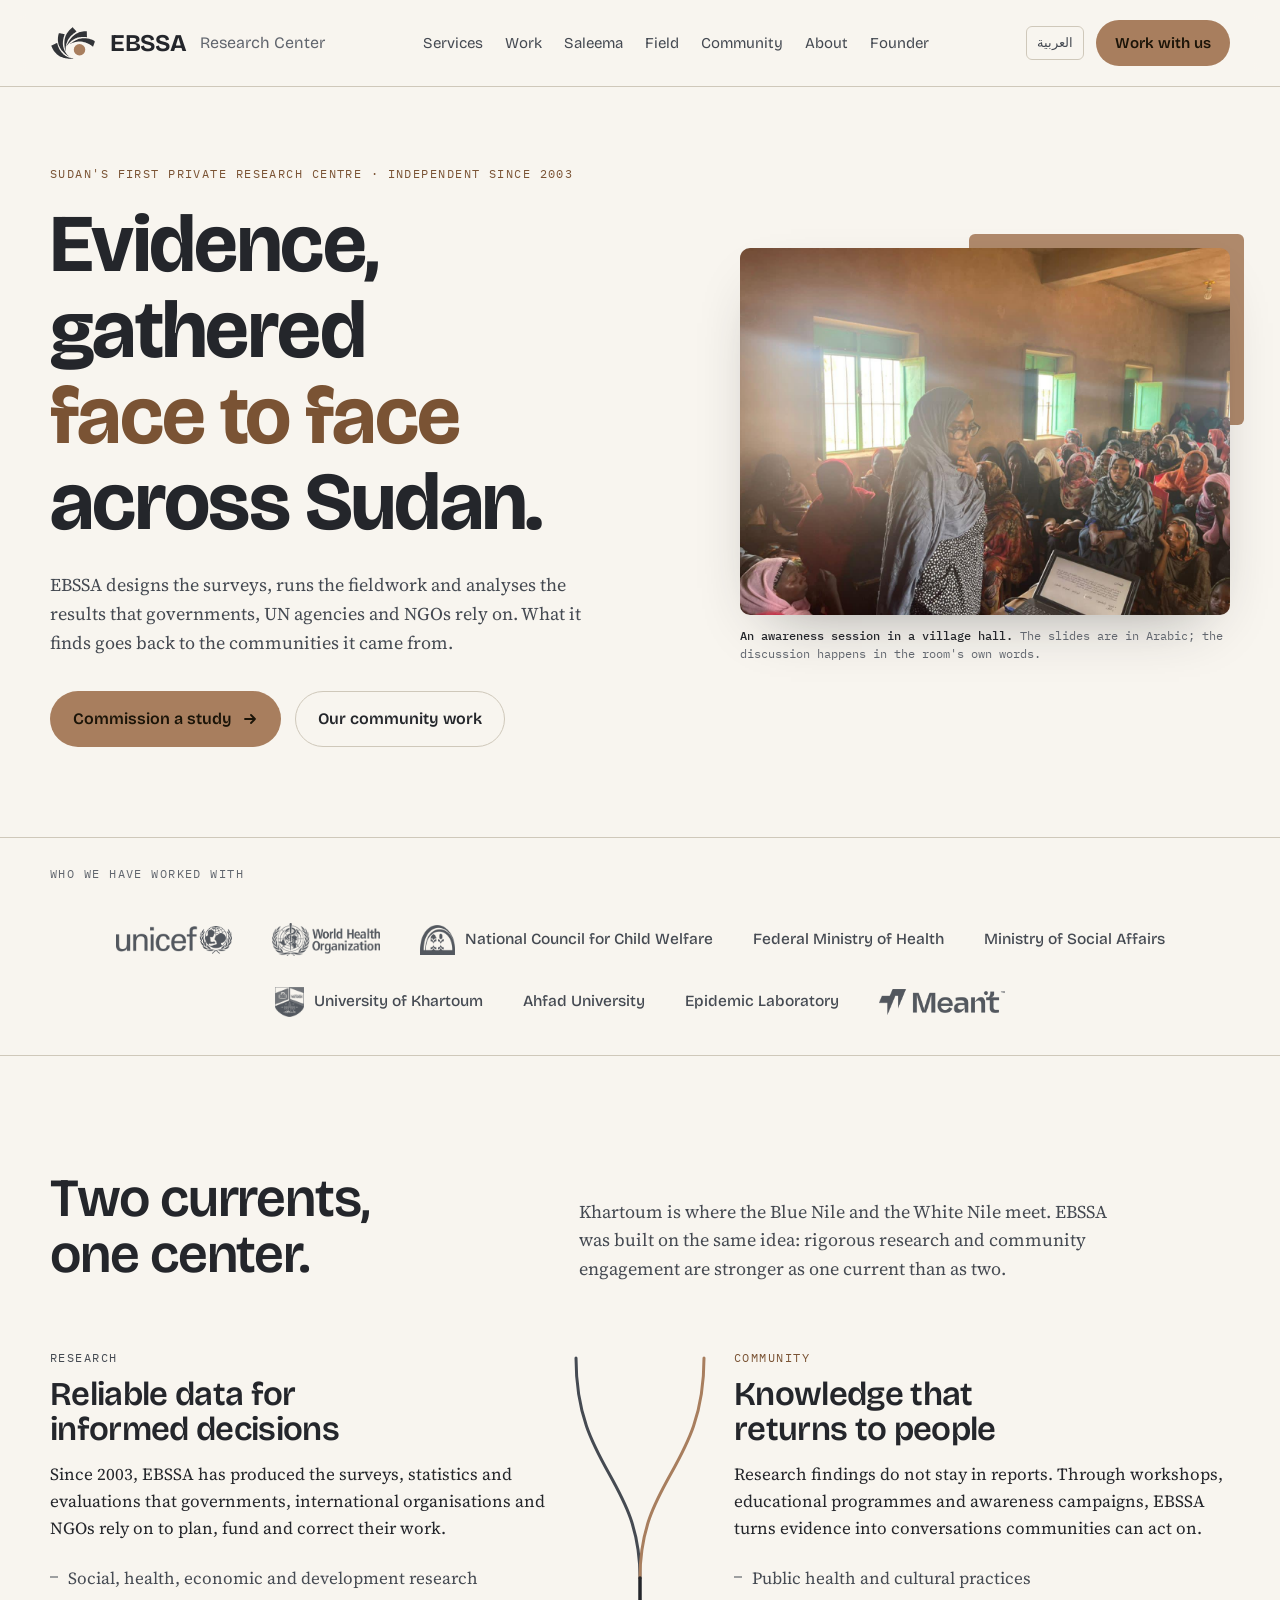
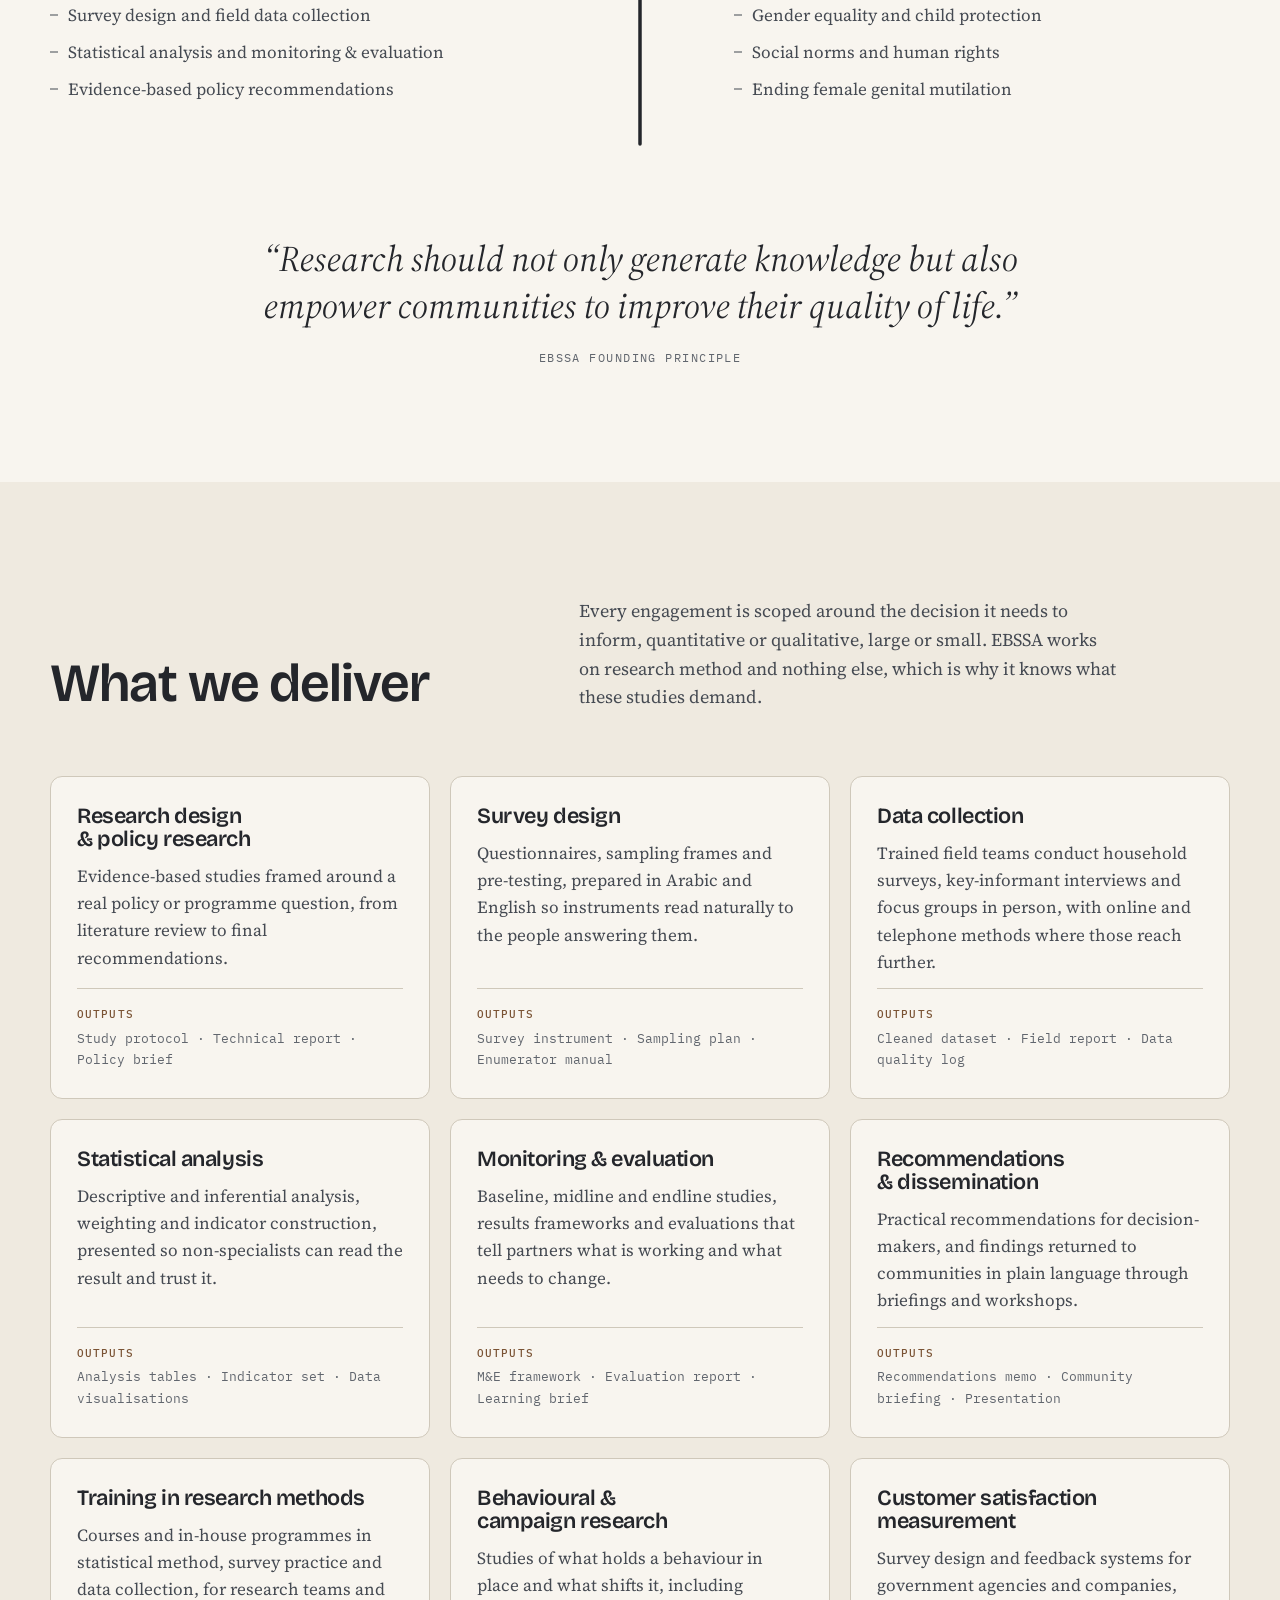
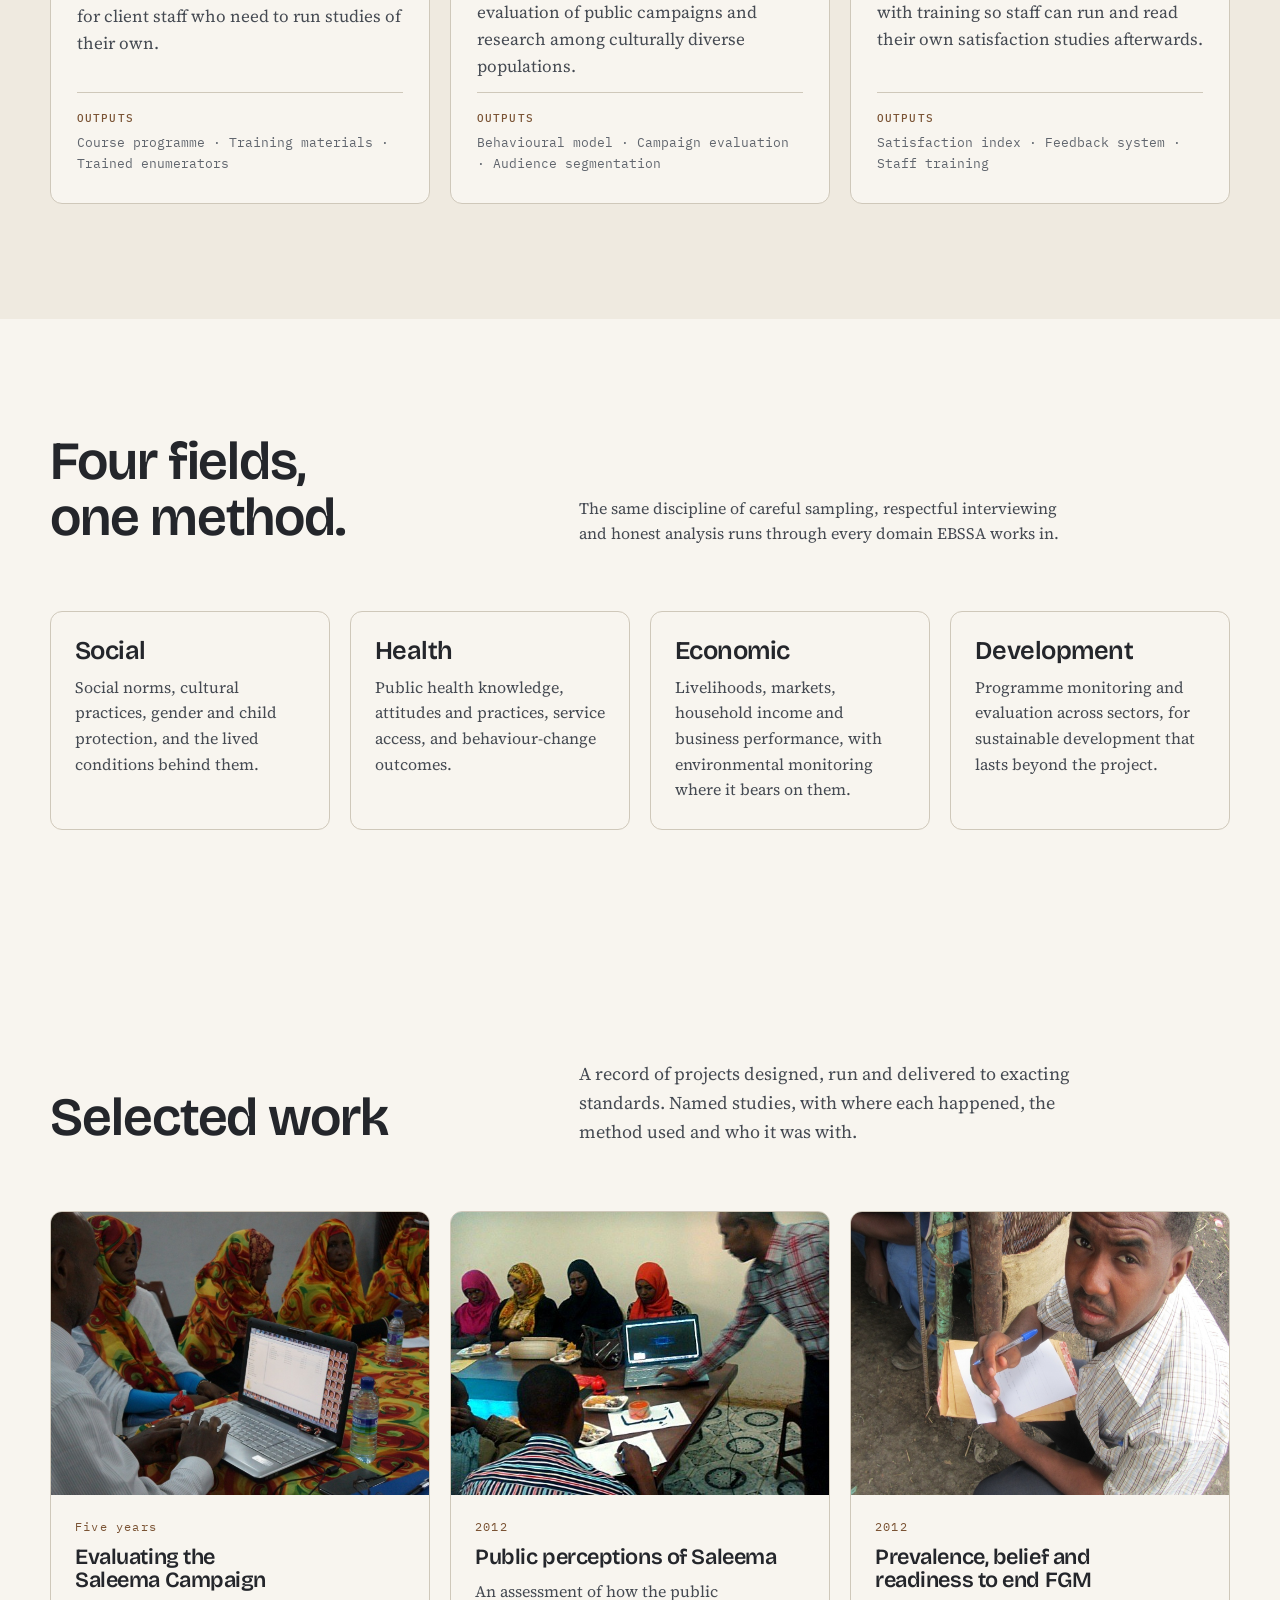
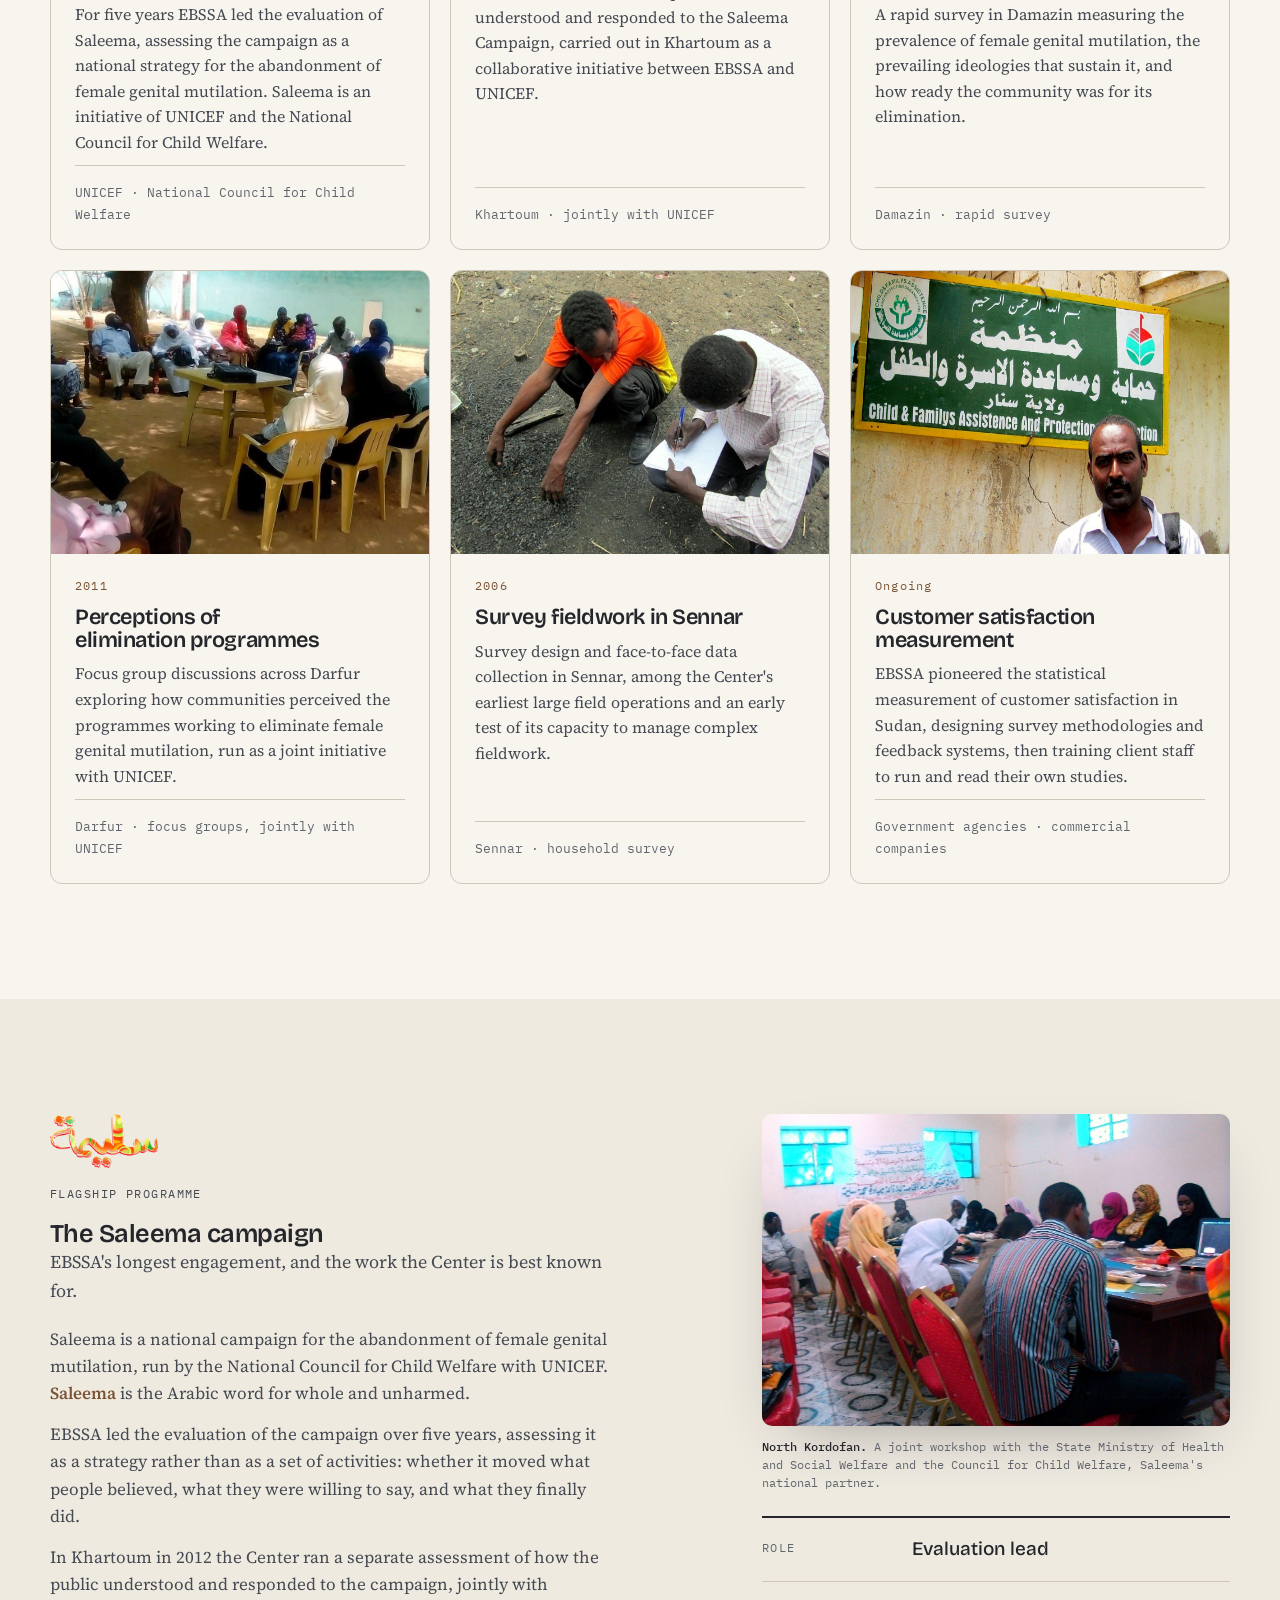
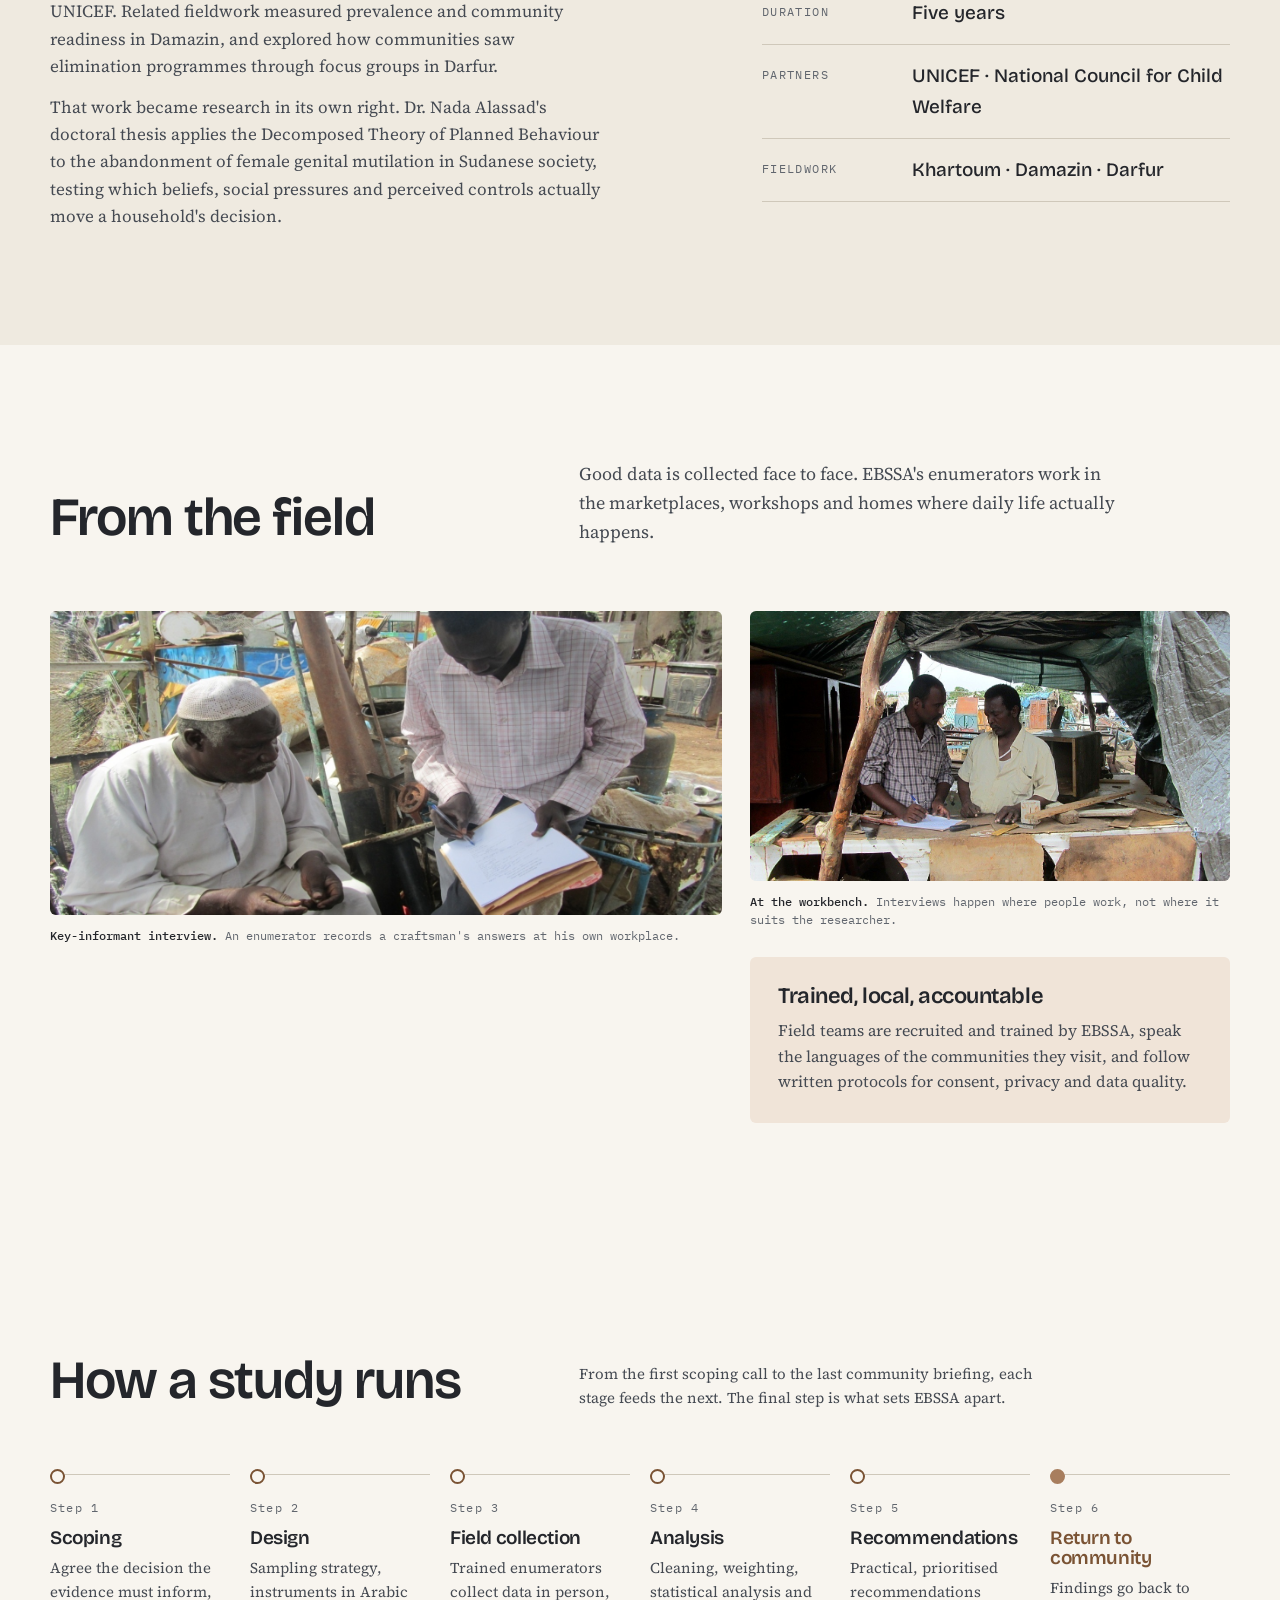
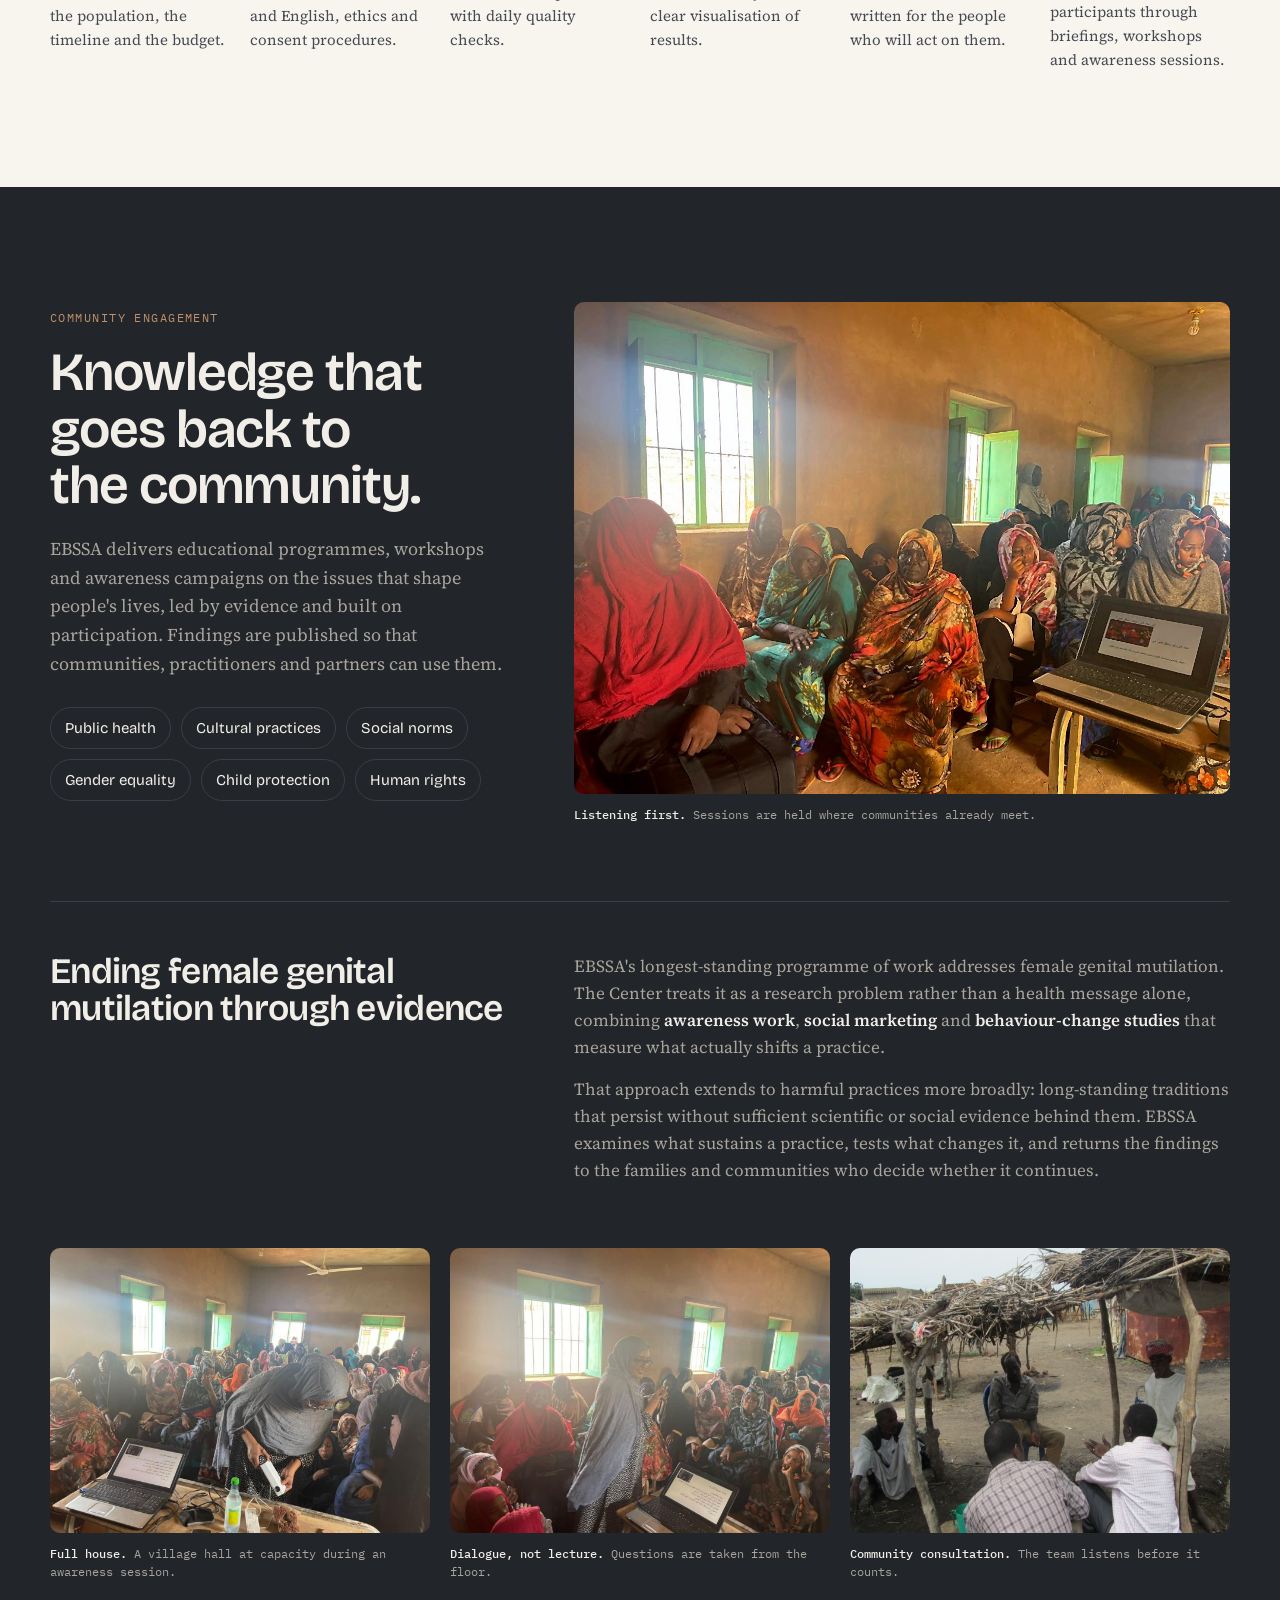
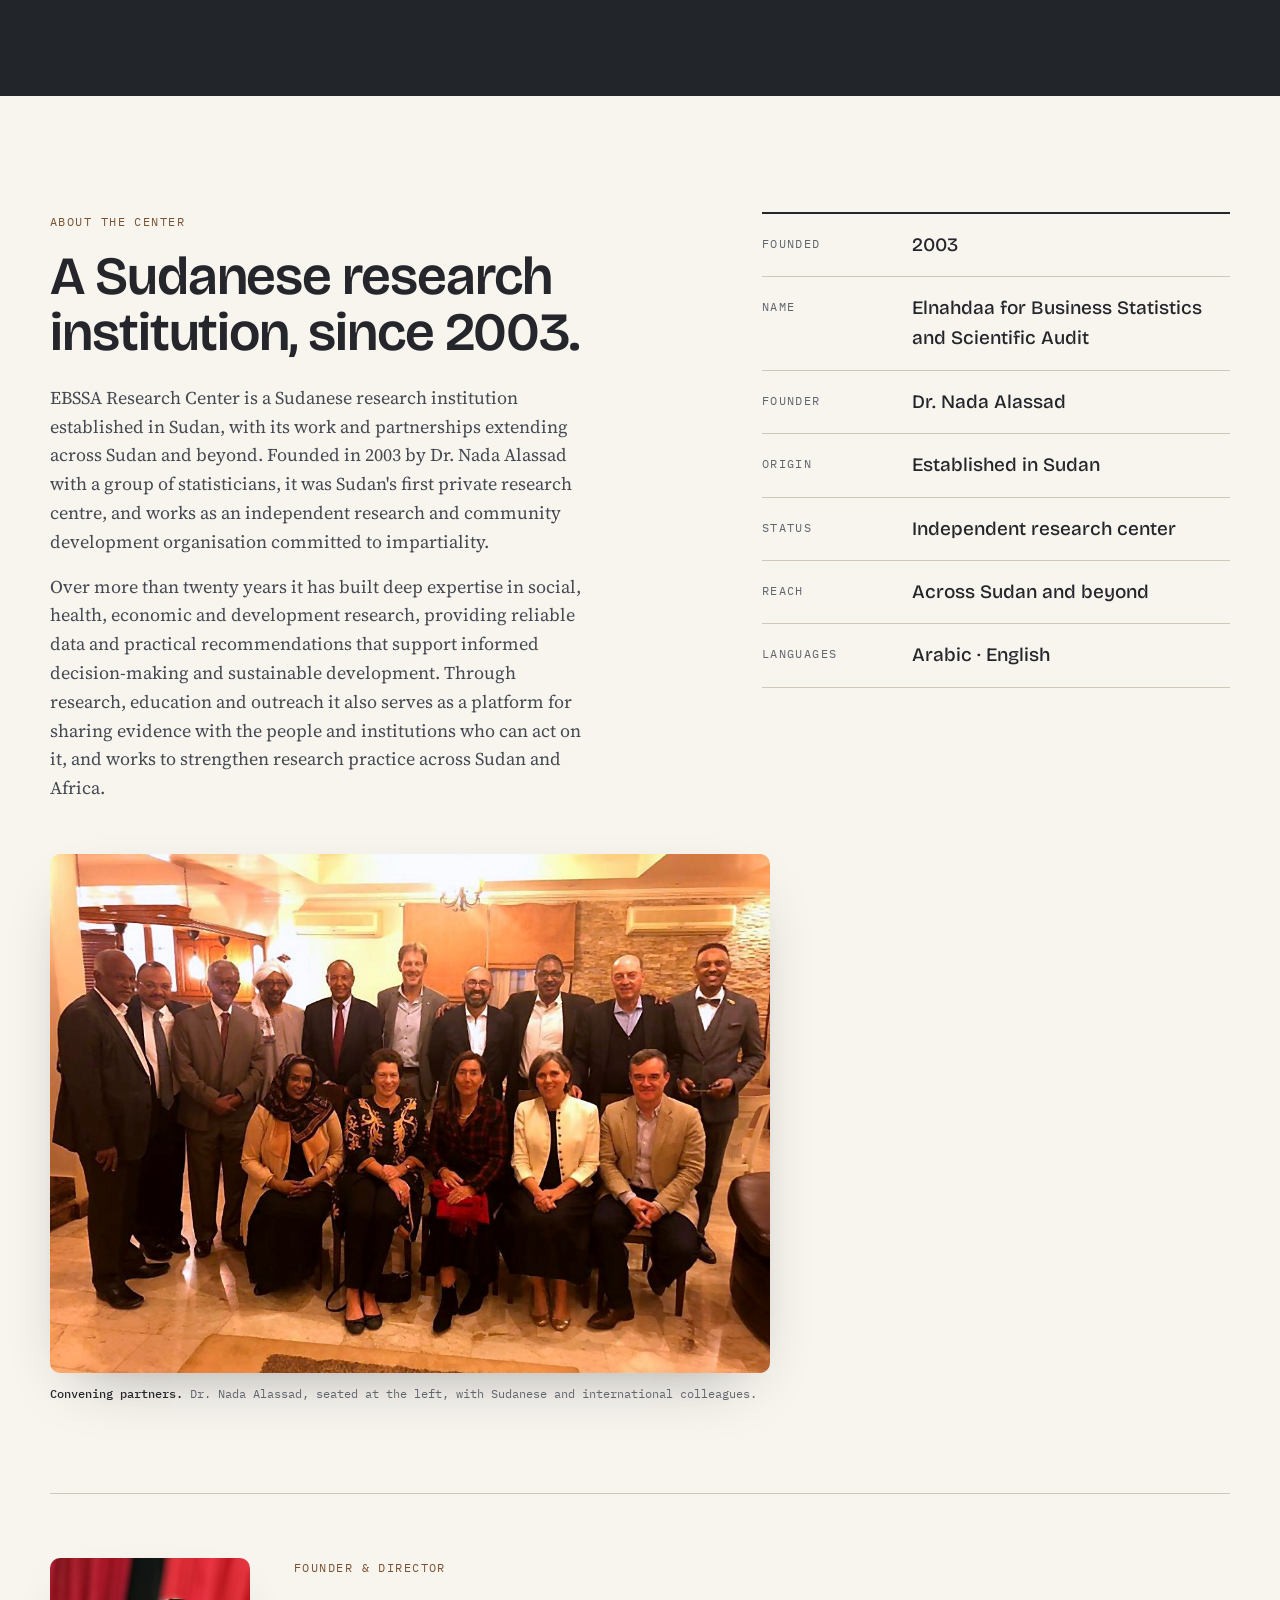
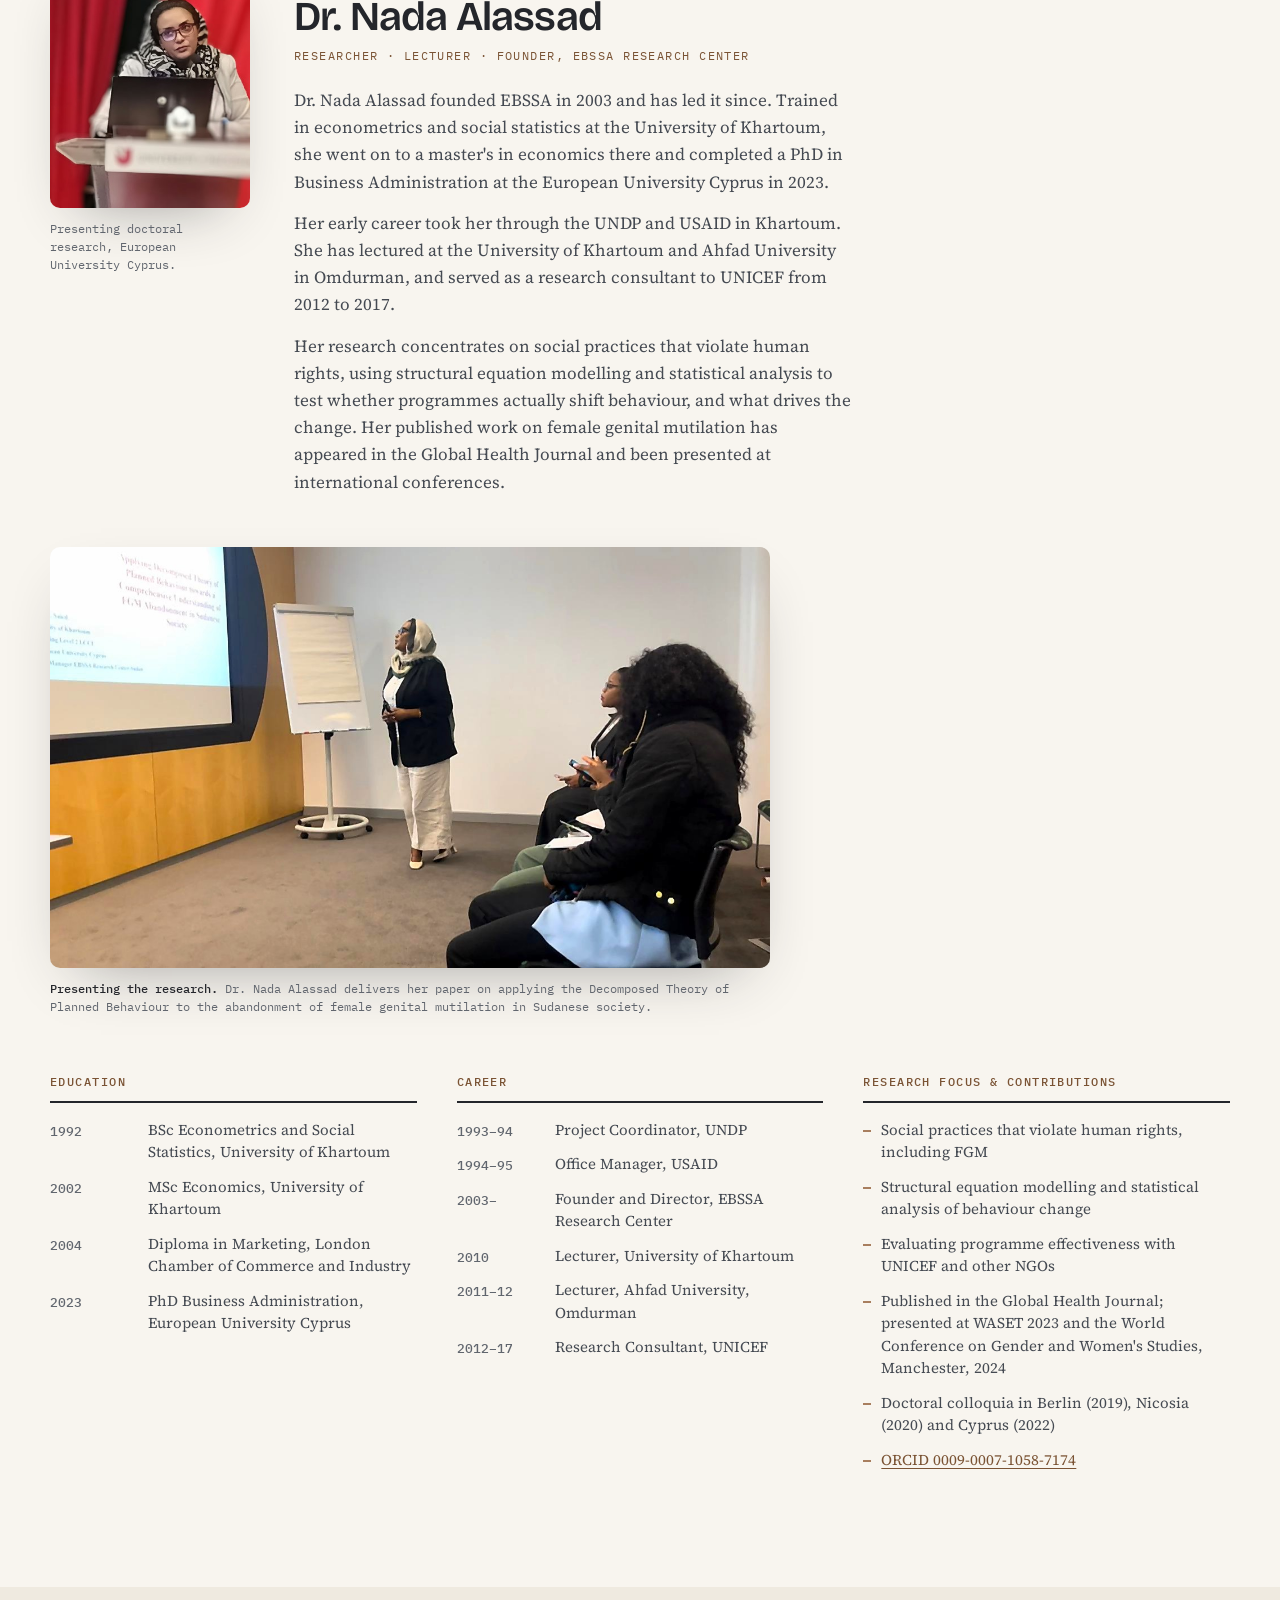
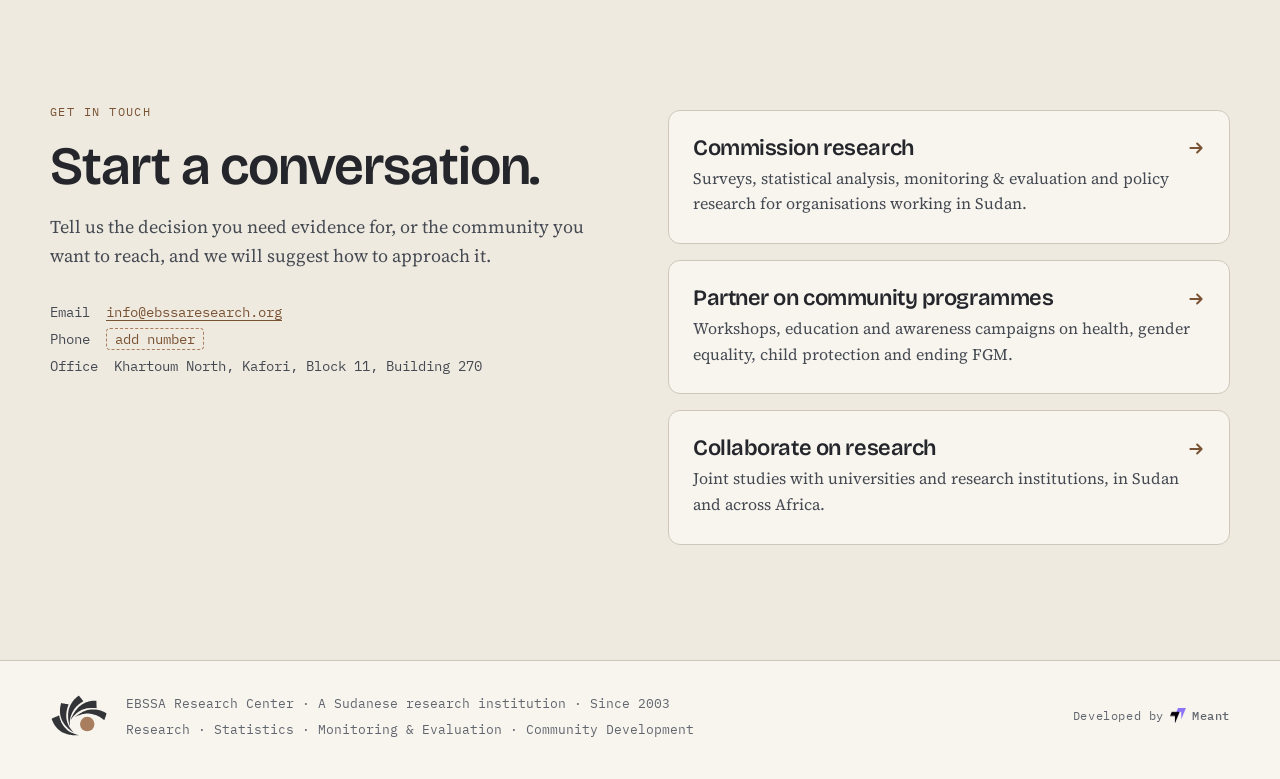
==== index.html @ e66cce64 "Rework the hero, and give every partner a readable name The hero photograph is now Dr. Nada Alassad " ====
<!doctype html>
<html lang="en" dir="ltr">
<head>
<meta charset="utf-8">
<meta name="viewport" content="width=device-width, initial-scale=1">
<link rel="icon" type="image/svg+xml" href="images/ebssa-mark.svg">
<link rel="apple-touch-icon" href="images/ebssa-icon-180.png">
<title>EBSSA Research Center</title>
<meta name="description" content="EBSSA Research Center is a Sudanese research institution delivering research, statistical analysis, monitoring &amp; evaluation and community development since 2003.">
<link rel="canonical" href="https://www.ebssaresearch.org/">
<meta property="og:type" content="website">
<meta property="og:site_name" content="EBSSA Research Center">
<meta property="og:title" content="EBSSA Research Center">
<meta property="og:description" content="EBSSA Research Center is a Sudanese research institution delivering research, statistical analysis, monitoring &amp; evaluation and community development since 2003.">
<meta property="og:url" content="https://www.ebssaresearch.org/">
<meta property="og:image" content="https://www.ebssaresearch.org/images/share.jpg">
<meta property="og:image:secure_url" content="https://www.ebssaresearch.org/images/share.jpg">
<meta property="og:image:type" content="image/jpeg">
<meta property="og:image:width" content="1200">
<meta property="og:image:height" content="630">
<meta property="og:image:alt" content="EBSSA Research Center logo beside a photograph of a community awareness session in Sudan">
<meta property="og:locale" content="en_US">
<meta property="og:locale:alternate" content="ar_SD">
<meta name="twitter:image" content="https://www.ebssaresearch.org/images/share.jpg">
<meta name="twitter:image:alt" content="EBSSA Research Center logo beside a photograph of a community awareness session in Sudan">
<meta name="twitter:card" content="summary_large_image">
<link rel="alternate" hreflang="ar" href="https://www.ebssaresearch.org/ar/">
<link rel="alternate" hreflang="en" href="https://www.ebssaresearch.org/">
<link rel="preconnect" href="https://fonts.googleapis.com">
<link rel="preconnect" href="https://fonts.gstatic.com" crossorigin>
<link rel="stylesheet" href="https://fonts.googleapis.com/css2?family=Bricolage+Grotesque:opsz,wght@12..96,400..800&family=Source+Serif+4:ital,opsz,wght@0,8..60,400;0,8..60,600;1,8..60,400&family=IBM+Plex+Mono:wght@400;500&display=swap">
<link rel="stylesheet" href="styles.css">
<script type="application/ld+json">
{
  "@context": "https://schema.org",
  "@type": "ResearchOrganization",
  "name": "EBSSA Research Center",
  "alternateName": "مركز إبسا للبحوث",
  "url": "https://www.ebssaresearch.org/",
  "logo": "https://www.ebssaresearch.org/images/ebssa-logo.png",
  "image": "https://www.ebssaresearch.org/images/share.jpg",
  "email": "info@ebssaresearch.org",
  "foundingDate": "2003",
  "founder": {
    "@type": "Person",
    "name": "Dr. Nada Alassad",
    "jobTitle": "Founder and Director",
    "identifier": "https://orcid.org/0009-0007-1058-7174"
  },
  "address": {
    "@type": "PostalAddress",
    "streetAddress": "Kafori, Block 11, Building 270",
    "addressLocality": "Khartoum North",
    "addressCountry": "SD"
  },
  "areaServed": "Sudan",
  "knowsLanguage": [
    "en",
    "ar"
  ],
  "description": "EBSSA Research Center is a Sudanese research institution established in Sudan, delivering research, statistical analysis, monitoring and evaluation, and community development since 2003."
}
</script>
</head>
<body>
<header class="nav">
  <div class="wrap">
    <a class="brand" href="#top" aria-label="EBSSA Research Center, home">
      <img src="images/ebssa-mark.svg" width="30" height="30" alt="" aria-hidden="true">
      <b>EBSSA</b><span>Research Center</span>
    </a>
    <nav class="links" aria-label="Sections">
      <a href="#services">Services</a>
      <a href="#work">Work</a>
      <a href="#saleema">Saleema</a>
      <a href="#field">Field</a>
      <a href="#community">Community</a>
      <a href="#about">About</a>
      <a href="#founder">Founder</a>
    </nav>
    <div style="display:flex;gap:12px;align-items:center">
      <a class="lang" href="ar/" lang="ar" dir="rtl" title="النسخة العربية">العربية</a>
      <a class="btn btn-primary" href="#contact">Work with us</a>
    </div>
  </div>
</header>

<main id="top">
  <section class="hero">
    <div class="wrap">
      <div>
        <p class="eyebrow">Sudan's first private research centre · independent since 2003</p>
        <h1>Evidence, gathered <em>face to face</em> across Sudan.</h1>
        <p class="lede">EBSSA designs the surveys, runs the fieldwork and analyses the results that governments, UN agencies and NGOs rely on. What it finds goes back to the communities it came from.</p>
        <div class="cta">
          <a class="btn btn-primary" href="#contact">Commission a study <svg viewBox="0 0 16 16" fill="none" stroke="currentColor" stroke-width="1.8" stroke-linecap="round" stroke-linejoin="round" aria-hidden="true"><path d="M3 8h10M9 4l4 4-4 4"/></svg></a>
          <a class="btn btn-ghost" href="#community">Our community work</a>
        </div>
      </div>
      <figure class="figure">
        <img src="images/awareness-session-speaking.jpg" width="1280" height="958" alt="Dr. Nada Alassad speaking to a full room of women seated on chairs in a sunlit village hall, shafts of light through green-shuttered windows, a laptop showing Arabic slides.">
        <figcaption><b>An awareness session in a village hall.</b> The slides are in Arabic; the discussion happens in the room's own words.</figcaption>
      </figure>
    </div>
    <div class="clients">
      <div class="wrap">
        <p class="label">Who we have worked with</p>
        <ul class="partner-band">
          <li><a href="https://www.unicef.org/sudan/" target="_blank" rel="noopener noreferrer"><span class="lg l-unicef" role="img" aria-label="UNICEF"></span></a></li>
          <li><a href="https://www.emro.who.int/countries/sdn" target="_blank" rel="noopener noreferrer"><span class="lg l-who" role="img" aria-label="World Health Organization"></span></a></li>
          <li><a href="https://www.nccw.gov.sd" target="_blank" rel="noopener noreferrer"><span class="lg l-nccw" aria-hidden="true"></span><span class="pn">National Council for Child Welfare</span></a></li>
          <li><span>Federal Ministry of Health</span></li>
          <li><span>Ministry of Social Affairs</span></li>
          <li><a href="https://uofk.edu" target="_blank" rel="noopener noreferrer"><span class="lg l-uofk" aria-hidden="true"></span><span class="pn">University of Khartoum</span></a></li>
          <li><span>Ahfad University</span></li>
          <li><span>Epidemic Laboratory</span></li>
          <li><a href="https://meant.space" target="_blank" rel="noopener noreferrer"><span class="lg l-meant" role="img" aria-label="Meant"></span></a></li>
        </ul>
      </div>
    </div>
  </section>

  <section class="sec confluence" id="mission">
    <div class="wrap">
      <div class="sec-head">
        <h2>Two currents, one center.</h2>
        <p class="lede">Khartoum is where the Blue Nile and the White Nile meet. EBSSA was built on the same idea: rigorous research and community engagement are stronger as one current than as two.</p>
      </div>
      <div class="grid">
        <div class="current research">
          <span class="tag">Research</span>
          <h3>Reliable data for informed decisions</h3>
          <p>Since 2003, EBSSA has produced the surveys, statistics and evaluations that governments, international organisations and NGOs rely on to plan, fund and correct their work.</p>
          <ul>
            <li>Social, health, economic and development research</li>
            <li>Survey design and field data collection</li>
            <li>Statistical analysis and monitoring &amp; evaluation</li>
            <li>Evidence-based policy recommendations</li>
          </ul>
        </div>
        <div class="river" aria-hidden="true">
          <svg viewBox="0 0 140 400" preserveAspectRatio="xMidYMid meet">
            <g class="draw">
              <path class="a" d="M6 10 C6 120 70 130 70 230"/>
              <path class="b" d="M134 10 C134 120 70 130 70 230"/>
              <path class="c" d="M70 230 L70 396"/>
            </g>
          </svg>
        </div>
        <div class="current community">
          <span class="tag">Community</span>
          <h3>Knowledge that returns to people</h3>
          <p>Research findings do not stay in reports. Through workshops, educational programmes and awareness campaigns, EBSSA turns evidence into conversations communities can act on.</p>
          <ul>
            <li>Public health and cultural practices</li>
            <li>Gender equality and child protection</li>
            <li>Social norms and human rights</li>
            <li>Ending female genital mutilation</li>
          </ul>
        </div>
      </div>
      <blockquote class="quote">
        <p>“Research should not only generate knowledge but also empower communities to improve their quality of life.”</p>
        <cite>EBSSA founding principle</cite>
      </blockquote>
    </div>
  </section>

  <section class="sec services" id="services">
    <div class="wrap">
      <div class="sec-head">
        <h2>What we deliver</h2>
        <p class="lede">Every engagement is scoped around the decision it needs to inform, quantitative or qualitative, large or small. EBSSA works on research method and nothing else, which is why it knows what these studies demand.</p>
      </div>
      <ul class="svc" aria-label="Services">
        <li class="card">
          <h3>Research design &amp; policy research</h3>
          <p>Evidence-based studies framed around a real policy or programme question, from literature review to final recommendations.</p>
          <div class="out"><b>Outputs</b>Study protocol · Technical report · Policy brief</div>
        </li>
        <li class="card">
          <h3>Survey design</h3>
          <p>Questionnaires, sampling frames and pre-testing, prepared in Arabic and English so instruments read naturally to the people answering them.</p>
          <div class="out"><b>Outputs</b>Survey instrument · Sampling plan · Enumerator manual</div>
        </li>
        <li class="card">
          <h3>Data collection</h3>
          <p>Trained field teams conduct household surveys, key-informant interviews and focus groups in person, with online and telephone methods where those reach further.</p>
          <div class="out"><b>Outputs</b>Cleaned dataset · Field report · Data quality log</div>
        </li>
        <li class="card">
          <h3>Statistical analysis</h3>
          <p>Descriptive and inferential analysis, weighting and indicator construction, presented so non-specialists can read the result and trust it.</p>
          <div class="out"><b>Outputs</b>Analysis tables · Indicator set · Data visualisations</div>
        </li>
        <li class="card">
          <h3>Monitoring &amp; evaluation</h3>
          <p>Baseline, midline and endline studies, results frameworks and evaluations that tell partners what is working and what needs to change.</p>
          <div class="out"><b>Outputs</b>M&amp;E framework · Evaluation report · Learning brief</div>
        </li>
        <li class="card">
          <h3>Recommendations &amp; dissemination</h3>
          <p>Practical recommendations for decision-makers, and findings returned to communities in plain language through briefings and workshops.</p>
          <div class="out"><b>Outputs</b>Recommendations memo · Community briefing · Presentation</div>
        </li>
        <li class="card">
          <h3>Training in research methods</h3>
          <p>Courses and in-house programmes in statistical method, survey practice and data collection, for research teams and for client staff who need to run studies of their own.</p>
          <div class="out"><b>OUTPUTS</b>Course programme · Training materials · Trained enumerators</div>
        </li>
        <li class="card">
          <h3>Behavioural &amp; campaign research</h3>
          <p>Studies of what holds a behaviour in place and what shifts it, including evaluation of public campaigns and research among culturally diverse populations.</p>
          <div class="out"><b>OUTPUTS</b>Behavioural model · Campaign evaluation · Audience segmentation</div>
        </li>
        <li class="card">
          <h3>Customer satisfaction measurement</h3>
          <p>Survey design and feedback systems for government agencies and companies, with training so staff can run and read their own satisfaction studies afterwards.</p>
          <div class="out"><b>OUTPUTS</b>Satisfaction index · Feedback system · Staff training</div>
        </li>
      </ul>
    </div>
  </section>

  <section class="sec domains">
    <div class="wrap">
      <div class="sec-head">
        <h2>Four fields, one method.</h2>
        <p class="lede">The same discipline of careful sampling, respectful interviewing and honest analysis runs through every domain EBSSA works in.</p>
      </div>
      <div class="row">
        <div class="card"><h3>Social</h3><p>Social norms, cultural practices, gender and child protection, and the lived conditions behind them.</p></div>
        <div class="card"><h3>Health</h3><p>Public health knowledge, attitudes and practices, service access, and behaviour-change outcomes.</p></div>
        <div class="card"><h3>Economic</h3><p>Livelihoods, markets, household income and business performance, with environmental monitoring where it bears on them.</p></div>
        <div class="card"><h3>Development</h3><p>Programme monitoring and evaluation across sectors, for sustainable development that lasts beyond the project.</p></div>
      </div>
    </div>
  </section>

  <section class="sec work" id="work">
    <div class="wrap">
      <div class="sec-head">
        <h2>Selected work</h2>
        <p class="lede">A record of projects designed, run and delivered to exacting standards. Named studies, with where each happened, the method used and who it was with.</p>
      </div>
      <ol class="work-list">
        <li class="card">
          <img src="images/womens-workshop.jpg" loading="lazy" alt="Women in brightly patterned tobes seated around a table at a Saleema evaluation workshop while a facilitator enters data on a laptop.">
          <div class="body">
          <span class="yr">Five years</span>
          <h3>Evaluating the Saleema Campaign</h3>
          <p>For five years EBSSA led the evaluation of Saleema, assessing the campaign as a national strategy for the abandonment of female genital mutilation. Saleema is an initiative of UNICEF and the National Council for Child Welfare.</p>
          <p class="with">UNICEF · National Council for Child Welfare</p>
          </div>
        </li>
        <li class="card">
          <img src="images/saleema-khartoum.jpg" loading="lazy" alt="Participants seated around a long table at an EBSSA session in Khartoum, papers and a laptop in front of them.">
          <div class="body">
          <span class="yr">2012</span>
          <h3>Public perceptions of Saleema</h3>
          <p>An assessment of how the public understood and responded to the Saleema Campaign, carried out in Khartoum as a collaborative initiative between EBSSA and UNICEF.</p>
          <p class="with">Khartoum · jointly with UNICEF</p>
          </div>
        </li>
        <li class="card">
          <img src="images/survey-enumeration.jpg" loading="lazy" alt="A young EBSSA field researcher crouching with a paper questionnaire on a stack of envelopes, pen in hand.">
          <div class="body">
          <span class="yr">2012</span>
          <h3>Prevalence, belief and readiness to end FGM</h3>
          <p>A rapid survey in Damazin measuring the prevalence of female genital mutilation, the prevailing ideologies that sustain it, and how ready the community was for its elimination.</p>
          <p class="with">Damazin · rapid survey</p>
          </div>
        </li>
        <li class="card">
          <img src="images/darfur-focus-group.jpg" loading="lazy" alt="A focus group seated in a circle of plastic chairs in the shade of a large tree, men and women together.">
          <div class="body">
          <span class="yr">2011</span>
          <h3>Perceptions of elimination programmes</h3>
          <p>Focus group discussions across Darfur exploring how communities perceived the programmes working to eliminate female genital mutilation, run as a joint initiative with UNICEF.</p>
          <p class="with">Darfur · focus groups, jointly with UNICEF</p>
          </div>
        </li>
        <li class="card">
          <img src="images/sennar-fieldwork.jpg" loading="lazy" alt="An enumerator writing on a survey form while a charcoal trader sorts his stock on the ground beside him.">
          <div class="body">
          <span class="yr">2006</span>
          <h3>Survey fieldwork in Sennar</h3>
          <p>Survey design and face-to-face data collection in Sennar, among the Center's earliest large field operations and an early test of its capacity to manage complex fieldwork.</p>
          <p class="with">Sennar · household survey</p>
          </div>
        </li>
        <li class="card">
          <img src="images/team-analysis.jpg" loading="lazy" alt="An EBSSA team working together over documents and a laptop.">
          <div class="body">
          <span class="yr">Ongoing</span>
          <h3>Customer satisfaction measurement</h3>
          <p>EBSSA pioneered the statistical measurement of customer satisfaction in Sudan, designing survey methodologies and feedback systems, then training client staff to run and read their own studies.</p>
          <p class="with">Government agencies · commercial companies</p>
          </div>
        </li>
      </ol>
    </div>
  </section>

  <section class="sec saleema" id="saleema">
    <div class="wrap">
      <div class="grid">
        <div>
          <img class="saleema-logo" src="images/saleema-logo.png" width="299" height="150" alt="The Saleema campaign logo, the word Saleema in Arabic calligraphy." loading="lazy">
          <p class="eyebrow">Flagship programme</p>
          <h2>The Saleema campaign</h2>
          <p class="lede">EBSSA's longest engagement, and the work the Center is best known for.</p>
          <p>Saleema is a national campaign for the abandonment of female genital mutilation, run by the National Council for Child Welfare with UNICEF. <em>Saleema</em> is the Arabic word for whole and unharmed.</p>
          <p>EBSSA led the evaluation of the campaign over five years, assessing it as a strategy rather than as a set of activities: whether it moved what people believed, what they were willing to say, and what they finally did.</p>
          <p>In Khartoum in 2012 the Center ran a separate assessment of how the public understood and responded to the campaign, jointly with UNICEF. Related fieldwork measured prevalence and community readiness in Damazin, and explored how communities saw elimination programmes through focus groups in Darfur.</p>
          <p>That work became research in its own right. Dr. Nada Alassad's doctoral thesis applies the Decomposed Theory of Planned Behaviour to the abandonment of female genital mutilation in Sudanese society, testing which beliefs, social pressures and perceived controls actually move a household's decision.</p>
        </div>
        <div>
          <figure class="figure">
            <img src="images/workshop-kordofan.jpg" width="1467" height="1100" loading="lazy" alt="Participants seated around a long table beneath an Arabic banner naming North Kordofan State, the Ministry of Health and Social Welfare, the Council for Child Welfare and EBSSA.">
            <figcaption><b>North Kordofan.</b> A joint workshop with the State Ministry of Health and Social Welfare and the Council for Child Welfare, Saleema's national partner.</figcaption>
          </figure>
          <dl class="facts">
            <div><dt>Role</dt><dd>Evaluation lead</dd></div>
            <div><dt>Duration</dt><dd>Five years</dd></div>
            <div><dt>Partners</dt><dd>UNICEF · National Council for Child Welfare</dd></div>
            <div><dt>Fieldwork</dt><dd>Khartoum · Damazin · Darfur</dd></div>
          </dl>
        </div>
      </div>
    </div>
  </section>

  <section class="sec field" id="field">
    <div class="wrap">
      <div class="sec-head">
        <h2>From the field</h2>
        <p class="lede">Good data is collected face to face. EBSSA's enumerators work in the marketplaces, workshops and homes where daily life actually happens.</p>
      </div>
      <div class="grid">
        <figure class="figure">
          <img src="images/field-interview.jpg" width="1540" height="697" alt="An EBSSA enumerator stands with a clipboard and pen, recording answers while an older man in a white jalabiya and prayer cap speaks to him in a workshop yard.">
          <figcaption><b>Key-informant interview.</b> An enumerator records a craftsman's answers at his own workplace.</figcaption>
        </figure>
        <div>
          <figure class="figure">
            <img src="images/market-interview.jpg" width="1261" height="710" loading="lazy" alt="An EBSSA enumerator writes on a form at a carpenter's workbench while the craftsman looks on, tools and timber around them.">
            <figcaption><b>At the workbench.</b> Interviews happen where people work, not where it suits the researcher.</figcaption>
          </figure>
          <div class="note">
            <h3>Trained, local, accountable</h3>
            <p>Field teams are recruited and trained by EBSSA, speak the languages of the communities they visit, and follow written protocols for consent, privacy and data quality.</p>
          </div>
        </div>
      </div>
    </div>
  </section>

  <section class="sec process">
    <div class="wrap">
      <div class="sec-head">
        <h2>How a study runs</h2>
        <p class="lede">From the first scoping call to the last community briefing, each stage feeds the next. The final step is what sets EBSSA apart.</p>
      </div>
      <ol>
        <li><span class="n"></span><h3>Scoping</h3><p>Agree the decision the evidence must inform, the population, the timeline and the budget.</p></li>
        <li><span class="n"></span><h3>Design</h3><p>Sampling strategy, instruments in Arabic and English, ethics and consent procedures.</p></li>
        <li><span class="n"></span><h3>Field collection</h3><p>Trained enumerators collect data in person, with daily quality checks.</p></li>
        <li><span class="n"></span><h3>Analysis</h3><p>Cleaning, weighting, statistical analysis and clear visualisation of results.</p></li>
        <li><span class="n"></span><h3>Recommendations</h3><p>Practical, prioritised recommendations written for the people who will act on them.</p></li>
        <li><span class="n"></span><h3>Return to community</h3><p>Findings go back to participants through briefings, workshops and awareness sessions.</p></li>
      </ol>
    </div>
  </section>

  <section class="sec community" id="community">
    <div class="wrap">
      <div class="grid">
        <div>
          <p class="eyebrow">Community engagement</p>
          <h2>Knowledge that goes back to the community.</h2>
          <p class="lede">EBSSA delivers educational programmes, workshops and awareness campaigns on the issues that shape people's lives, led by evidence and built on participation. Findings are published so that communities, practitioners and partners can use them.</p>
          <ul class="topics" aria-label="Programme topics">
            <li>Public health</li><li>Cultural practices</li><li>Social norms</li><li>Gender equality</li><li>Child protection</li><li>Human rights</li>
          </ul>
        </div>
        <figure class="figure">
          <img src="images/village-session-women.jpg" width="1280" height="960" alt="Women in patterned tobes seated closely together in a village hall, listening, with a laptop showing Arabic slides at the right.">
          <figcaption><b>Listening first.</b> Sessions are held where communities already meet.</figcaption>
        </figure>
      </div>
      <div class="fgm">
        <h3>Ending female genital mutilation through evidence</h3>
        <div>
          <p>EBSSA's longest-standing programme of work addresses female genital mutilation. The Center treats it as a research problem rather than a health message alone, combining <strong>awareness work</strong>, <strong>social marketing</strong> and <strong>behaviour-change studies</strong> that measure what actually shifts a practice.</p>
          <p>That approach extends to harmful practices more broadly: long-standing traditions that persist without sufficient scientific or social evidence behind them. EBSSA examines what sustains a practice, tests what changes it, and returns the findings to the families and communities who decide whether it continues.</p>
        </div>
      </div>
      <div class="sessions">
        <figure class="figure">
          <img src="images/awareness-session-room.jpg" width="1280" height="958" loading="lazy" alt="A crowded village hall of women in colourful headscarves; a facilitator leans over to hand out a small device while a laptop on the table shows Arabic slides.">
          <figcaption><b>Full house.</b> A village hall at capacity during an awareness session.</figcaption>
        </figure>
        <figure class="figure">
          <img src="images/awareness-session-gesture.jpg" width="1280" height="958" loading="lazy" alt="Dr. Nada Alassad gestures while explaining a point to seated women; sunlight streams through the windows behind her.">
          <figcaption><b>Dialogue, not lecture.</b> Questions are taken from the floor.</figcaption>
        </figure>
        <figure class="figure">
          <img src="images/community-consultation.jpg" width="1558" height="972" loading="lazy" alt="An EBSSA field team seated with three community members under a shelter of wooden poles and dry branches.">
          <figcaption><b>Community consultation.</b> The team listens before it counts.</figcaption>
        </figure>
      </div>
    </div>
  </section>

  <section class="sec about" id="about">
    <div class="wrap">
      <div class="grid">
        <div>
          <p class="eyebrow">About the Center</p>
          <h2>A Sudanese research institution, since 2003.</h2>
          <p class="lede">EBSSA Research Center is a Sudanese research institution established in Sudan, with its work and partnerships extending across Sudan and beyond. Founded in 2003 by Dr. Nada Alassad with a group of statisticians, it was Sudan's first private research centre, and works as an independent research and community development organisation committed to impartiality.</p>
          <p class="lede">Over more than twenty years it has built deep expertise in social, health, economic and development research, providing reliable data and practical recommendations that support informed decision-making and sustainable development. Through research, education and outreach it also serves as a platform for sharing evidence with the people and institutions who can act on it, and works to strengthen research practice across Sudan and Africa.</p>
        </div>
        <dl class="facts">
          <div><dt>Founded</dt><dd>2003</dd></div>
          <div><dt>Name</dt><dd>Elnahdaa for Business Statistics and Scientific Audit</dd></div>
          <div><dt>Founder</dt><dd>Dr. Nada Alassad</dd></div>
          <div><dt>Origin</dt><dd>Established in Sudan</dd></div>
          <div><dt>Status</dt><dd>Independent research center</dd></div>
          <div><dt>Reach</dt><dd>Across Sudan and beyond</dd></div>
          <div><dt>Languages</dt><dd>Arabic · English</dd></div>
        </dl>
      </div>

      <figure class="figure figure-wide">
          <img src="images/partners-delegation.jpg" width="1125" height="811" loading="lazy" alt="A formal group photograph of about fifteen Sudanese and international colleagues, five seated in front and the rest standing behind.">
          <figcaption><b>Convening partners.</b> Dr. Nada Alassad, seated at the left, with Sudanese and international colleagues.</figcaption>
        </figure>

      <div class="founder" id="founder">
        <div class="intro">
          <figure class="portrait">
            <img src="images/nada-alassad.jpg" width="352" height="440" alt="Dr. Nada Alassad, wearing glasses and a patterned headscarf, speaks from a lectern with a laptop in front of her.">
            <figcaption>Presenting doctoral research, European University Cyprus.</figcaption>
          </figure>
          <div>
            <p class="eyebrow">Founder &amp; Director</p>
            <h3>Dr. Nada Alassad</h3>
            <p class="role">Researcher · Lecturer · Founder, EBSSA Research Center</p>
            <p class="bio">Dr. Nada Alassad founded EBSSA in 2003 and has led it since. Trained in econometrics and social statistics at the University of Khartoum, she went on to a master's in economics there and completed a PhD in Business Administration at the European University Cyprus in 2023.</p>
            <p class="bio">Her early career took her through the UNDP and USAID in Khartoum. She has lectured at the University of Khartoum and Ahfad University in Omdurman, and served as a research consultant to UNICEF from 2012 to 2017.</p>
            <p class="bio">Her research concentrates on social practices that violate human rights, using structural equation modelling and statistical analysis to test whether programmes actually shift behaviour, and what drives the change. Her published work on female genital mutilation has appeared in the Global Health Journal and been presented at international conferences.</p>
          </div>
        </div>
        <figure class="figure figure-wide">
          <img src="images/conference-presentation.jpg" width="1280" height="748" loading="lazy" alt="Dr. Nada Alassad presenting at a conference, standing beside a projected slide whose title reads: Applying Decomposed Theory of Planned Behaviour towards a Comprehensive Understanding of FGM Abandonment in Sudanese Society.">
          <figcaption><b>Presenting the research.</b> Dr. Nada Alassad delivers her paper on applying the Decomposed Theory of Planned Behaviour to the abandonment of female genital mutilation in Sudanese society.</figcaption>
        </figure>
        <details class="cv-fold" open>
          <summary>Curriculum vitae</summary>
          <div class="cv">
            <div>
              <h4>Education</h4>
              <ul>
                <li><b>1992</b><span>BSc Econometrics and Social Statistics, University of Khartoum</span></li>
                <li><b>2002</b><span>MSc Economics, University of Khartoum</span></li>
                <li><b>2004</b><span>Diploma in Marketing, London Chamber of Commerce and Industry</span></li>
                <li><b>2023</b><span>PhD Business Administration, European University Cyprus</span></li>
              </ul>
            </div>
            <div>
              <h4>Career</h4>
              <ul>
                <li><b>1993–94</b><span>Project Coordinator, UNDP</span></li>
                <li><b>1994–95</b><span>Office Manager, USAID</span></li>
                <li><b>2003–</b><span>Founder and Director, EBSSA Research Center</span></li>
                <li><b>2010</b><span>Lecturer, University of Khartoum</span></li>
                <li><b>2011–12</b><span>Lecturer, Ahfad University, Omdurman</span></li>
                <li><b>2012–17</b><span>Research Consultant, UNICEF</span></li>
              </ul>
            </div>
            <div>
              <h4>Research focus &amp; contributions</h4>
              <ul class="focus">
                <li>Social practices that violate human rights, including FGM</li>
                <li>Structural equation modelling and statistical analysis of behaviour change</li>
                <li>Evaluating programme effectiveness with UNICEF and other NGOs</li>
                <li>Published in the Global Health Journal; presented at WASET 2023 and the World Conference on Gender and Women's Studies, Manchester, 2024</li>
                <li>Doctoral colloquia in Berlin (2019), Nicosia (2020) and Cyprus (2022)</li>
                <li><a href="https://orcid.org/0009-0007-1058-7174" rel="noopener">ORCID 0009-0007-1058-7174</a></li>
              </ul>
            </div>
          </div>
        </details>
      </div>
    </div>
  </section>

  <section class="sec contact" id="contact">
    <div class="wrap">
      <div class="grid">
        <div>
          <p class="eyebrow">Get in touch</p>
          <h2>Start a conversation.</h2>
          <p class="lede">Tell us the decision you need evidence for, or the community you want to reach, and we will suggest how to approach it.</p>
          <div class="details">
            <div>Email &nbsp;<a href="mailto:info@ebssaresearch.org">info@ebssaresearch.org</a></div>
            <div>Phone &nbsp;<span class="todo">add number</span></div>
            <div>Office &nbsp;Khartoum North, Kafori, Block 11, Building 270</div>
          </div>
        </div>
        <div class="paths">
          <a class="path card" href="#contact">
            <h3>Commission research <svg viewBox="0 0 16 16" fill="none" stroke="currentColor" stroke-width="1.8" stroke-linecap="round" stroke-linejoin="round" aria-hidden="true"><path d="M3 8h10M9 4l4 4-4 4"/></svg></h3>
            <p>Surveys, statistical analysis, monitoring &amp; evaluation and policy research for organisations working in Sudan.</p>
          </a>
          <a class="path card" href="#contact">
            <h3>Partner on community programmes <svg viewBox="0 0 16 16" fill="none" stroke="currentColor" stroke-width="1.8" stroke-linecap="round" stroke-linejoin="round" aria-hidden="true"><path d="M3 8h10M9 4l4 4-4 4"/></svg></h3>
            <p>Workshops, education and awareness campaigns on health, gender equality, child protection and ending FGM.</p>
          </a>
          <a class="path card" href="#contact">
            <h3>Collaborate on research <svg viewBox="0 0 16 16" fill="none" stroke="currentColor" stroke-width="1.8" stroke-linecap="round" stroke-linejoin="round" aria-hidden="true"><path d="M3 8h10M9 4l4 4-4 4"/></svg></h3>
            <p>Joint studies with universities and research institutions, in Sudan and across Africa.</p>
          </a>
        </div>
      </div>
    </div>
  </section>
</main>

<footer>
  <div class="wrap">
    <div class="fbrand">
      <img src="images/ebssa-mark.svg" width="58" height="56" alt="" aria-hidden="true">
      <div>
        <div>EBSSA Research Center · A Sudanese research institution · Since 2003</div>
        <div>Research · Statistics · Monitoring &amp; Evaluation · Community Development</div>
      </div>
    </div>
      <a class="maker" href="https://meant.space" target="_blank" rel="noopener noreferrer" aria-label="Developed by Meant, meant.space">
        <span>Developed by</span><span class="maker-mark" aria-hidden="true"></span><b>Meant</b>
      </a>
  </div>
</footer>

<script>
  (function(){
    var river=document.querySelector('.river');
    if(!river)return;
    var reduce=window.matchMedia('(prefers-reduced-motion: reduce)').matches;
    if(reduce||!('IntersectionObserver' in window))return;
    river.classList.add('armed');
    var io=new IntersectionObserver(function(es){
      es.forEach(function(e){ if(e.isIntersecting){ river.classList.add('go'); io.disconnect(); } });
    },{threshold:.15});
    io.observe(river);
  })();

  (function(){
    var mq=window.matchMedia('(prefers-reduced-motion: reduce)');
    if(mq.matches||!window.matchMedia('(hover:hover)').matches)return;
    document.addEventListener('pointermove',function(e){
      var c=e.target.closest('.card'); if(!c)return;
      var r=c.getBoundingClientRect();
      c.style.setProperty('--mx',((e.clientX-r.left)/r.width*100).toFixed(1)+'%');
      c.style.setProperty('--my',((e.clientY-r.top)/r.height*100).toFixed(1)+'%');
    },{passive:true});
  })();

  (function(){
    var mq=window.matchMedia('(max-width:640px)');
    var fold=document.querySelector('.cv-fold');
    var scrollers=[document.querySelector('.svc'),document.querySelector('.sessions')].filter(Boolean);
    function apply(){
      if(fold) fold.open=!mq.matches;
      scrollers.forEach(function(s){
        if(mq.matches){ s.setAttribute('tabindex','0'); s.setAttribute('role','group'); }
        else { s.removeAttribute('tabindex'); s.removeAttribute('role'); }
      });
    }
    apply();
    mq.addEventListener?mq.addEventListener('change',apply):mq.addListener(apply);
  })();
</script>
</body>
</html>
---- styles.css ----
@charset "UTF-8";

  :root{
    --paper:#F8F5EF; --paper-2:#EFEAE0; --ink:#24262B; --ink-2:#454A52; --mute:#61666E;
    --line:#CFC8BA;
    --brand-charcoal:#323438; --copper:#A87E5E; --copper-ink:#7A5334; --copper-soft:#F0E4D8;
    --band:#222529; --band-ink:#F1EEE8; --band-mute:#A9A49C; --band-line:#3A3E45; --band-accent:#BE8F6C;
    --shadow:0 24px 60px -30px rgba(36,38,43,.45);
    --display:"Bricolage Grotesque",ui-sans-serif,system-ui,"Helvetica Neue",Arial,sans-serif;
    --serif:"Source Serif 4",Georgia,"Times New Roman",serif;
    --mono:"IBM Plex Mono",ui-monospace,SFMono-Regular,Menlo,monospace;
    color-scheme:light; /* deliberate single light theme: the page keeps its paper ground in any OS theme */
  }

  *{box-sizing:border-box}
  html{scroll-behavior:smooth}
  body{margin:0;overflow-x:clip;background:var(--paper);color:var(--ink);font-family:var(--serif);font-size:17px;line-height:1.6;-webkit-font-smoothing:antialiased}
  img{max-width:100%;display:block;height:auto}
  a{color:inherit}
  :focus-visible{outline:3px solid var(--copper-ink);outline-offset:3px;border-radius:2px}
  h1,h2,h3{font-family:var(--display);font-weight:600;letter-spacing:-.02em;line-height:1.05;margin:0;text-wrap:balance}
  p{margin:0}
  .wrap{width:min(1180px,calc(100% - 48px));margin-inline:auto}
  .eyebrow{font-family:var(--mono);font-size:12px;letter-spacing:.12em;text-transform:uppercase;color:var(--copper-ink);margin:0 0 18px}
  .lede{font-size:clamp(18px,1.4vw,21px);color:var(--ink-2);max-width:60ch}
  .sec{padding-block:clamp(72px,9vw,128px)}
  .sec-head{display:grid;grid-template-columns:minmax(0,5fr) minmax(0,7fr);gap:32px 64px;align-items:end;margin-bottom:clamp(40px,5vw,64px)}
  .sec-head h2{font-size:clamp(34px,4.2vw,56px)}
  .btn{display:inline-flex;align-items:center;gap:10px;font-family:var(--display);font-weight:600;font-size:16px;padding:14px 22px;border-radius:999px;text-decoration:none;border:1.5px solid transparent;transition:transform .2s ease,background .2s ease,color .2s ease}
  .btn:hover{transform:translateY(-1px)}
  .btn-primary{background:var(--copper);color:#1B1408}
  .btn-ghost{border-color:var(--line);color:var(--ink)}
  .btn-ghost:hover{border-color:var(--ink)}
  .btn svg{width:16px;height:16px}

  /* ---------- nav ---------- */
  .nav{position:sticky;top:0;z-index:20;background:color-mix(in srgb,var(--paper) 86%,transparent);backdrop-filter:blur(12px);border-bottom:1px solid var(--line)}
  .nav .wrap{display:flex;align-items:center;justify-content:space-between;gap:24px;min-height:86px;flex-wrap:wrap;padding-block:12px}
  .brand{display:flex;align-items:center;gap:14px;text-decoration:none}
  .brand svg,.brand img{width:46px;height:46px;flex:none;display:block}
  .brand b{font-family:var(--display);font-weight:700;font-size:24px;letter-spacing:-.015em;line-height:1}
  .brand span{font-family:var(--display);font-weight:400;color:var(--mute);font-size:16px;line-height:1}
  .links{display:flex;gap:22px;align-items:center;font-family:var(--display);font-size:15px}
  .links a{text-decoration:none;color:var(--ink-2)}
  .links a:hover{color:var(--ink)}
  .lang{font-family:var(--mono);font-size:13px;padding:6px 10px;border:1px solid var(--line);border-radius:6px;text-decoration:none;color:var(--ink-2)}
  .nav .btn{padding:10px 18px;font-size:15px}

  /* ---------- hero ---------- */
  .hero{padding-block:clamp(48px,6vw,88px) 0}
  .hero .wrap{display:grid;grid-template-columns:minmax(0,13fr) minmax(0,10fr);gap:52px;align-items:center}
  .hero h1{font-size:clamp(44px,6.4vw,92px);font-weight:700;font-variation-settings:"opsz" 96;margin-bottom:26px}
  .hero h1 em{font-style:normal;color:var(--copper-ink)}
  .hero .cta{display:flex;gap:14px;flex-wrap:wrap;margin-top:34px}
  .figure{position:relative;margin:0}
  .figure img{border-radius:10px;aspect-ratio:3/2;object-fit:cover;width:100%;box-shadow:var(--shadow)}
  .figure figcaption{font-family:var(--mono);font-size:12px;color:var(--mute);margin-top:12px;line-height:1.5}
  .figure figcaption b{color:var(--ink);font-weight:500}
  .hero .figure img{aspect-ratio:4/3}
  .hero .figure::before{content:"";position:absolute;inset:-14px -14px auto auto;width:56%;height:46%;background:var(--copper);border-radius:6px;z-index:-1;opacity:.9}

  .clients{border-block:1px solid var(--line);margin-top:clamp(56px,7vw,96px);padding-block:26px}
  .clients .wrap{display:flex;flex-wrap:wrap;gap:12px 36px;align-items:baseline;font-family:var(--mono);font-size:13px;color:var(--mute)}

  /* ---------- partner banner ---------- */
  .clients .label{font-family:var(--mono);font-size:12px;letter-spacing:.12em;text-transform:uppercase;
    color:var(--mute);margin:0 0 18px;text-align:center}
  .partner-band{list-style:none;margin:0;padding:0;display:flex;flex-wrap:wrap;
    justify-content:center;align-items:center;gap:8px 36px}
  .partner-band a,.partner-band > li > span{display:inline-flex;align-items:center;gap:10px;
    min-height:54px;padding:4px 2px;text-decoration:none;
    font-family:var(--display);font-weight:500;font-size:15.5px;line-height:1.25;
    color:var(--ink-2);transition:color .3s ease}
  .partner-band a:hover,.partner-band a:focus-visible{color:var(--copper-ink)}
  /* Logos are drawn as masks filled with currentColor, so each is exactly the
     colour of the partner names beside it — nothing can read bolder or darker
     than anything else. Sizes come from measured ink area rather than a shared
     height, because a wide wordmark and a stacked lockup fill a height very
     differently. */
  .partner-band .lg{display:block;background:currentColor;opacity:.92;
    -webkit-mask-image:var(--s);mask-image:var(--s);
    -webkit-mask-size:contain;mask-size:contain;
    -webkit-mask-repeat:no-repeat;mask-repeat:no-repeat;
    -webkit-mask-position:center;mask-position:center;
    transition:opacity .3s ease}
  .partner-band a:hover .lg,.partner-band a:focus-visible .lg{opacity:1}
  .partner-band .l-unicef{--s:url(images/partners/unicef-mask.png);height:28px;width:116px}
  .partner-band .l-who   {--s:url(images/partners/who-mask.png);   height:33px;width:108px}
  .partner-band .l-meant {--s:url(images/partners/meant-mask.png); height:26px;width:126px}
  .partner-band .l-nccw  {--s:url(images/partners/nccw-mask.png);  height:30px;width:35px}
  .partner-band .l-uofk  {--s:url(images/partners/uofk-mask.png);  height:30px;width:29px}

  /* ---------- selected work ---------- */
  .work-list{list-style:none;margin:0;padding:0;display:grid;grid-template-columns:repeat(3,minmax(0,1fr));gap:20px}
  .work-list li{display:flex;flex-direction:column;padding:0;overflow:hidden}
  .work-list li>img{width:100%;aspect-ratio:4/3;object-fit:cover;display:block}
  .work-list .body{display:flex;flex-direction:column;gap:10px;padding:22px 24px 24px;flex:1}
  .work-list .yr{font-family:var(--mono);font-size:12px;letter-spacing:.1em;color:var(--copper-ink)}
  .work-list h3{font-size:clamp(19px,1.7vw,23px)}
  .work-list p{color:var(--ink-2);font-size:16px}
  .work-list .with{font-family:var(--mono);font-size:12.5px;color:var(--mute);line-height:1.7;
    margin-top:auto;padding-top:16px;border-top:1px solid var(--line)}

  /* ---------- confluence ---------- */
  .confluence .grid{display:grid;grid-template-columns:minmax(0,1fr) 140px minmax(0,1fr);gap:24px;align-items:stretch}
  .current h3{font-size:clamp(26px,2.6vw,34px);margin-bottom:14px}
  .current .tag{font-family:var(--mono);font-size:12px;letter-spacing:.12em;text-transform:uppercase;margin-bottom:10px;display:block}
  .current.research .tag{color:var(--ink-2)}
  .current.community .tag{color:var(--copper-ink)}
  .current ul{list-style:none;margin:22px 0 0;padding:0;display:grid;gap:10px;color:var(--ink-2)}
  .current li{padding-inline-start:18px;position:relative}
  .current li::before{content:"";position:absolute;inset-inline-start:0;top:.7em;width:8px;height:2px;background:currentColor;opacity:.5}
  .river{display:flex;justify-content:center}
  .river svg{width:140px;height:100%;min-height:360px;overflow:visible}
  .river path{fill:none;stroke-width:3;stroke-linecap:round}
  .river .a{stroke:var(--ink-2)}
  .river .b{stroke:var(--copper)}
  .river .c{stroke:var(--ink);stroke-width:3.5}
  .river .draw path{stroke-dasharray:900;stroke-dashoffset:0}
  .river.armed .draw path{stroke-dashoffset:900}
  .river.armed.go .draw path{animation:draw 1.6s cubic-bezier(.65,0,.35,1) forwards}
  .river.armed.go .draw .c{animation-delay:1.2s;animation-duration:1s}
  @keyframes draw{to{stroke-dashoffset:0}}
  .quote{margin:clamp(56px,7vw,88px) auto 0;max-width:820px;text-align:center}
  .quote p{font-family:var(--serif);font-style:italic;font-size:clamp(24px,3vw,36px);line-height:1.3;font-variation-settings:"opsz" 60}
  .quote cite{display:block;margin-top:18px;font-style:normal;font-family:var(--mono);font-size:12px;letter-spacing:.12em;text-transform:uppercase;color:var(--mute)}

  /* ---------- card ---------- */
  .card{position:relative;background:var(--paper);border:1px solid var(--line);border-radius:12px;
    overflow:hidden;isolation:isolate;
    transition:transform .3s cubic-bezier(.2,.7,.3,1),box-shadow .3s ease,border-color .3s ease}
  .card::before{content:"";position:absolute;inset:0;z-index:-1;pointer-events:none;opacity:0;
    transition:opacity .3s ease;
    background:radial-gradient(360px circle at var(--mx,50%) var(--my,50%),
      color-mix(in srgb,var(--copper) 22%,transparent),transparent 60%)}
  .card:hover,.card:focus-visible{transform:translateY(-4px);border-color:var(--copper);
    box-shadow:0 24px 50px -30px rgba(168,126,94,.85)}
  .card:hover::before{opacity:1}

  /* ---------- services ---------- */
  .services{background:var(--paper-2)}
  .svc{list-style:none;margin:0;padding:0;display:grid;grid-template-columns:repeat(3,minmax(0,1fr));gap:20px}
  .svc li{display:flex;flex-direction:column;gap:12px;padding:28px 26px}
  .svc h3{font-size:clamp(19px,1.7vw,23px)}
  .svc p{color:var(--ink-2)}
  .svc .out{font-family:var(--mono);font-size:12.5px;color:var(--mute);line-height:1.7;margin-top:auto;padding-top:16px;border-top:1px solid var(--line)}
  .svc .out b{display:block;font-weight:500;color:var(--copper-ink);letter-spacing:.1em;text-transform:uppercase;font-size:11px;margin-bottom:4px}

  /* ---------- domains ---------- */
  .domains .row{display:grid;grid-template-columns:repeat(4,minmax(0,1fr));gap:20px}
  .domains .row>div{padding:26px 24px}
  .domains h3{font-size:clamp(21px,2vw,27px);margin-bottom:10px}
  .domains p{color:var(--ink-2);font-size:16px}

  /* ---------- saleema ---------- */
  .saleema{background:var(--paper-2)}
  .saleema .grid{display:grid;grid-template-columns:minmax(0,7fr) minmax(0,5fr);gap:56px;align-items:start}
  .saleema p{color:var(--ink-2);max-width:62ch}
  .saleema p+p{margin-top:14px}
  .saleema .lede{margin-bottom:20px}
  .saleema em{font-style:normal;color:var(--copper-ink);font-weight:600}
  .saleema-logo{height:54px;width:auto;margin-bottom:16px}
  .saleema .facts{margin-top:24px}
  .saleema .figure img{aspect-ratio:3/2}

  /* ---------- field ---------- */
  .field .grid{display:grid;grid-template-columns:minmax(0,7fr) minmax(0,5fr);gap:28px;align-items:start}
  .field .figure img{aspect-ratio:auto;border-radius:6px;box-shadow:none}
  .field .note{background:var(--copper-soft);border-radius:6px;padding:28px;margin-top:28px}
  .field .note h3{font-size:22px;margin-bottom:10px}
  .field .note p{color:var(--ink-2);font-size:16px}

  /* ---------- process ---------- */
  .process ol{list-style:none;margin:0;padding:0;display:grid;grid-template-columns:repeat(6,minmax(0,1fr));gap:20px;counter-reset:step}
  .process li{counter-increment:step;padding-top:18px;border-top:1px solid var(--line);position:relative}
  .process li::before{content:"";position:absolute;top:-6px;inset-inline-start:0;width:11px;height:11px;border-radius:50%;background:var(--paper);border:2.5px solid var(--copper-ink)}
  .process li:last-child::before{background:var(--copper);border-color:var(--copper)}
  .process .n{font-family:var(--mono);font-size:12px;color:var(--mute);letter-spacing:.1em}
  .process .n::before{content:"Step " counter(step)}
  .process h3{font-size:19px;margin:8px 0 8px}
  .process p{font-size:15px;color:var(--ink-2)}
  .process li:last-child h3{color:var(--copper-ink)}

  /* ---------- community band ---------- */
  .sec.community{background:var(--band);color:var(--band-ink)}
  .sec.community .eyebrow{color:var(--band-accent)}
  .sec.community .grid{display:grid;grid-template-columns:minmax(0,5fr) minmax(0,7fr);gap:56px;align-items:center}
  .sec.community h2{font-size:clamp(34px,4.2vw,56px);margin-bottom:20px}
  .sec.community .lede{color:var(--band-mute)}
  .sec.community .figure img{aspect-ratio:4/3;box-shadow:none;border-radius:10px}
  .sec.community .figure figcaption{color:var(--band-mute)}
  .sec.community .figure figcaption b{color:var(--band-ink)}
  .topics{display:flex;flex-wrap:wrap;gap:10px;margin-top:28px;padding:0;list-style:none}
  .topics li{font-family:var(--display);font-size:15px;padding:8px 14px;border:1px solid var(--band-line);border-radius:999px;color:var(--band-ink)}
  .fgm{margin-top:clamp(48px,6vw,80px);border-top:1px solid var(--band-line);padding-top:clamp(36px,4vw,56px);display:grid;grid-template-columns:minmax(0,5fr) minmax(0,7fr);gap:32px 56px}
  .fgm h3{font-size:clamp(26px,2.8vw,36px)}
  .fgm p{color:var(--band-mute);font-size:17px}
  .fgm p + p{margin-top:14px}
  .fgm strong{color:var(--band-ink);font-weight:600}

  /* ---------- about ---------- */
  .about .grid{display:grid;grid-template-columns:minmax(0,7fr) minmax(0,5fr);gap:56px;align-items:start}
  .about h2{font-size:clamp(34px,4.2vw,56px);margin-bottom:22px}
  .about .lede + .lede{margin-top:16px}
  .facts{margin:0;border-top:2px solid var(--ink);display:grid}
  .facts div{display:grid;grid-template-columns:130px minmax(0,1fr);gap:20px;padding:16px 0;border-bottom:1px solid var(--line)}
  .facts dt{font-family:var(--mono);font-size:12px;letter-spacing:.12em;text-transform:uppercase;color:var(--mute);padding-top:4px}
  .facts dd{margin:0;font-family:var(--display);font-size:19px;font-weight:500}

  /* a full-width figure that keeps its own proportions — these are group and
     conference photographs, where cropping to a house ratio cuts people out */
  .figure-wide{margin-top:clamp(36px,4vw,52px);max-width:720px}
  .figure-wide img{aspect-ratio:auto;height:auto}

  /* ---------- founder ---------- */
  .founder{margin-top:clamp(56px,7vw,96px);border-top:1px solid var(--line);padding-top:clamp(40px,5vw,64px)}
  .founder .intro{display:grid;grid-template-columns:200px minmax(0,1fr);gap:44px;align-items:start}
  .portrait{margin:0}
  .portrait img{aspect-ratio:4/5;object-fit:cover;border-radius:10px;width:100%;max-width:300px;box-shadow:var(--shadow)}
  .portrait figcaption{font-family:var(--mono);font-size:12px;color:var(--mute);margin-top:12px;line-height:1.5}
  .founder h3{font-size:clamp(30px,3.2vw,44px);margin-bottom:8px}
  .founder .role{font-family:var(--mono);font-size:12px;letter-spacing:.12em;text-transform:uppercase;color:var(--copper-ink);margin-bottom:22px}
  .founder .bio{color:var(--ink-2);font-size:17px;max-width:62ch}
  .founder .bio + .bio{margin-top:14px}
  .cv-fold{margin-top:clamp(40px,5vw,56px)}
  .cv-fold>summary{display:none}
  .cv{display:grid;grid-template-columns:repeat(3,minmax(0,1fr));gap:40px}
  .cv h4{font-family:var(--mono);font-size:12px;font-weight:500;letter-spacing:.12em;text-transform:uppercase;color:var(--copper-ink);margin:0 0 16px;padding-bottom:10px;border-bottom:2px solid var(--ink)}
  .cv ul{list-style:none;margin:0;padding:0;display:grid;gap:12px}
  .cv li{display:grid;grid-template-columns:86px minmax(0,1fr);gap:12px;font-size:15px;line-height:1.5;color:var(--ink-2)}
  .cv li b{font-family:var(--mono);font-weight:500;font-size:12.5px;color:var(--mute);padding-top:3px;font-variant-numeric:tabular-nums}
  .cv .focus li{grid-template-columns:1fr;padding-inline-start:18px;position:relative}
  .cv .focus li::before{content:"";position:absolute;inset-inline-start:0;top:.75em;width:8px;height:2px;background:var(--copper)}
  .cv a{color:var(--copper-ink);text-decoration-thickness:1px;text-underline-offset:3px}

  /* ---------- session strip ---------- */
  .sessions{display:grid;grid-template-columns:repeat(3,minmax(0,1fr));gap:20px;margin-top:clamp(40px,5vw,64px)}
  .sessions .figure img{border-radius:10px;box-shadow:none;object-fit:cover;width:100%;aspect-ratio:4/3}

  /* ---------- contact ---------- */
  .contact{background:var(--paper-2)}
  .contact .grid{display:grid;grid-template-columns:minmax(0,6fr) minmax(0,6fr);gap:56px;align-items:start}
  .contact h2{font-size:clamp(34px,4.2vw,56px);margin-bottom:18px}
  .paths{display:grid;gap:16px;margin-top:8px}
  .path{display:block;text-decoration:none;padding:26px 24px}
  .path h3{font-size:22px;margin-bottom:6px;display:flex;justify-content:space-between;align-items:center;gap:12px}
  .path h3 svg{width:18px;height:18px;flex:none;color:var(--copper-ink)}
  .path p{font-size:16px;color:var(--ink-2)}
  .details{margin-top:28px;font-family:var(--mono);font-size:13.5px;line-height:2;color:var(--ink-2)}
  .details a{color:var(--copper-ink);text-decoration-thickness:1px;text-underline-offset:3px}
  .details .todo{color:var(--copper-ink);border:1px dashed var(--copper);border-radius:4px;padding:1px 8px}

  footer{border-top:1px solid var(--line);padding:32px 0 40px;font-family:var(--mono);font-size:12.5px;color:var(--mute)}
  footer .wrap{display:flex;flex-wrap:wrap;gap:20px 32px;justify-content:space-between;align-items:center}
  .fbrand{display:flex;align-items:center;gap:18px}
  .fbrand>img{width:58px;height:auto;flex:none}
  .fbrand>div{display:grid;gap:6px}
  .maker{display:inline-flex;align-items:center;gap:6px;text-decoration:none;color:var(--mute);
    font-family:var(--mono);font-size:12px;letter-spacing:.05em;transition:color .3s ease}
  .maker:hover{color:var(--copper-ink)}
  .maker b{font-weight:500}
  .maker-mark{position:relative;display:inline-block;width:16px;height:15.5px;flex:none}
  /* url() in a stylesheet resolves against the stylesheet, so this works from / and /ar/ alike */
  .maker-mark::before,.maker-mark::after{content:"";position:absolute;inset:0;transition:opacity .3s ease}
  .maker-mark::before{background:url(images/meant-mark.png) center/contain no-repeat}
  .maker-mark::after{opacity:0;background:currentColor;
    -webkit-mask:url(images/meant-mark.png) center/contain no-repeat;
            mask:url(images/meant-mark.png) center/contain no-repeat}
  .maker:hover .maker-mark::before{opacity:0}
  .maker:hover .maker-mark::after{opacity:1}

  @media (max-width:900px){
    .hero .wrap,.founder .intro,.cv,.sessions,.confluence .grid,.field .grid,.sec.community .grid,.saleema .grid,.fgm,.about .grid,.contact .grid,.sec-head{grid-template-columns:1fr}
    .hero .figure{order:-1}
    .river{display:none}
    .svc,.work-list{grid-template-columns:repeat(2,minmax(0,1fr))}
    .sessions{grid-template-columns:repeat(2,minmax(0,1fr))}
    .domains .row{grid-template-columns:repeat(2,minmax(0,1fr))}
    .process ol{grid-template-columns:repeat(2,minmax(0,1fr))}
  }
  @media (max-width:640px){
    .links{display:none}
    .brand span{display:none}
    .brand b{font-size:19px}
    .brand svg,.brand img{width:36px;height:36px}
    .brand{gap:9px}
    .nav .wrap{min-height:68px}
    .figure-wide{margin-top:28px}
    .fbrand{gap:14px}
    .fbrand>img{width:46px}
    .nav .wrap{gap:10px}
    .nav .btn-primary{padding:8px 12px;font-size:13.5px}
    .lang{padding:5px 8px;font-size:11px}
    body{font-size:16px}
    .domains .row{grid-template-columns:1fr}

    /* the page was 20 screens tall on a phone; these claw most of it back */
    .sec{padding-block:52px}
    .hero{padding-block:32px 0}
    .hero .wrap{gap:30px}
    .sec-head{margin-bottom:30px;gap:14px}
    .lede{font-size:17px}

    /* six service cards stacked was the single tallest block: swipe instead */
    .svc,.sessions,.work-list{grid-template-columns:none;grid-auto-flow:column;gap:14px;
      overflow-x:auto;overscroll-behavior-x:contain;scroll-snap-type:x mandatory;
      padding:2px 24px 16px;margin-inline:-24px;scrollbar-width:none;-ms-overflow-style:none}
    .svc::-webkit-scrollbar,.sessions::-webkit-scrollbar{display:none}
    .svc>li,.sessions>.figure,.work-list>li{scroll-snap-align:center}
    .svc,.work-list{grid-auto-columns:80%}
    .sessions{grid-auto-columns:74%;margin-top:32px}
    .svc li{padding:22px 20px;gap:10px}
    .work-list .body{padding:18px 20px 20px}
    .svc .out,.work-list .with{padding-top:12px}

    .process ol{grid-template-columns:repeat(2,minmax(0,1fr));gap:16px}
    .process h3{font-size:17px;margin:6px 0}
    .process p{font-size:14px}

    .domains .row>div{padding:20px 18px}
    .domains p{font-size:16px}

    .fgm{gap:14px}
    .founder .bio{font-size:16px}
    .founder .bio+.bio{margin-top:10px}
    .portrait img{max-width:150px}
    .facts div{grid-template-columns:96px minmax(0,1fr);gap:12px;padding:9px 0}
    .saleema p+p{margin-top:11px}
    .saleema .facts{margin-top:18px}
    .saleema-logo{height:44px;margin-bottom:12px}

    /* the client list wrapped onto five lines; let it scroll on one */
    .clients{margin-top:44px;padding-block:16px}
    .clients .label{margin-bottom:12px}
    .partner-band{gap:2px 18px}
    .partner-band a,.partner-band > li > span{font-size:13.5px;min-height:34px;gap:7px;padding:2px}
    .partner-band .l-unicef{height:20px;width:83px}
    .partner-band .l-who   {height:24px;width:78px}
    .partner-band .l-meant {height:19px;width:92px}
    .partner-band .l-nccw  {height:22px;width:26px}
    .partner-band .l-uofk  {height:22px;width:21px}

    .hero .cta{margin-top:26px;gap:10px}
    .hero .cta .btn{flex:1 1 auto;justify-content:center}
    .hero h1{font-size:40px}

    .domains .row{grid-template-columns:repeat(2,minmax(0,1fr));gap:12px}
    .domains .row>div{padding:18px 15px}
    .domains h3{font-size:19px;margin-bottom:6px}
    .domains p{font-size:14.5px}

    .fgm{margin-top:38px;padding-top:30px}
    .fgm p{font-size:16px}
    .fgm p+p{margin-top:10px}

    .portrait img{max-width:132px}
    .founder .intro{gap:20px}
    .founder h3{font-size:28px}

    .quote{margin-top:40px}
    .field .note{padding:20px;margin-top:20px}
    .path{padding:20px 18px}
    .paths{gap:12px}

    /* folded CV: the summary becomes the control */
    .cv-fold>summary{display:flex;align-items:center;justify-content:space-between;gap:12px;
      cursor:pointer;list-style:none;padding:14px 0;border-top:1px solid var(--line);
      border-bottom:1px solid var(--line);
      font-family:var(--mono);font-size:12px;letter-spacing:.12em;text-transform:uppercase;color:var(--copper-ink)}
    .cv-fold>summary::-webkit-details-marker{display:none}
    .cv-fold>summary::after{content:"+";font-size:17px;line-height:1}
    .cv-fold[open]>summary::after{content:"–"}
    .cv-fold[open]>summary{border-bottom:0}
    .cv{gap:26px;margin-top:20px}
  }
  @media (prefers-reduced-motion:reduce){
    html{scroll-behavior:auto}
    .river.armed .draw path{stroke-dashoffset:0;animation:none}
    .btn,.path,.svc li,.card,.maker,.partner-band a,.partner-band .lg,.maker-mark::before,.maker-mark::after{transition:none}
    .card:hover{transform:none}

  }

  /* ================= Arabic / right-to-left ================= */
  :root[dir="rtl"]{
    --display:"Noto Kufi Arabic","Bricolage Grotesque",ui-sans-serif,system-ui,sans-serif;
    --serif:"Amiri",Georgia,"Times New Roman",serif;
    --mono:"IBM Plex Sans Arabic",ui-sans-serif,system-ui,sans-serif;
  }
  [dir="rtl"] body{font-size:19px;line-height:1.9}
  [dir="rtl"] h1,[dir="rtl"] h2,[dir="rtl"] h3,[dir="rtl"] h4{letter-spacing:normal;line-height:1.35}
  [dir="rtl"] .hero h1{line-height:1.3}
  /* Arabic letterforms join: never track them out */
  [dir="rtl"] .eyebrow,[dir="rtl"] .current .tag,[dir="rtl"] .svc .out b,[dir="rtl"] .quote cite,
  [dir="rtl"] .cv h4,[dir="rtl"] .founder .role,[dir="rtl"] .facts dt,[dir="rtl"] .clients .wrap,
  [dir="rtl"] .process .n,[dir="rtl"] .cv li b{letter-spacing:normal}
  /* Amiri has no italic; a synthesised slant mangles the script */
  [dir="rtl"] .quote p{font-style:normal;font-size:clamp(25px,3.1vw,38px);line-height:1.6}
  [dir="rtl"] .lede{line-height:1.9}
  [dir="rtl"] .btn svg,[dir="rtl"] .path h3 svg{transform:scaleX(-1)}
  [dir="rtl"] .hero .figure::before{inset:-14px auto auto -14px}
  [dir="rtl"] .process .n::before{content:"الخطوة " counter(step,arabic-indic)}
  [dir="rtl"] .cv-fold>summary{letter-spacing:normal;font-size:13px}
  [dir="rtl"] .facts dd,[dir="rtl"] .topics li,[dir="rtl"] .brand span{font-weight:500}
  [dir="rtl"] .details{line-height:2.2}
  [dir="rtl"] .cv li{grid-template-columns:96px minmax(0,1fr)}
  [dir="rtl"] .cv li b{font-size:13.5px}
  [dir="rtl"] .svc .out{line-height:1.9}
  [dir="rtl"] .figure figcaption{line-height:1.8}
  /* Naskh renders smaller than Latin at the same px: raise the small sizes */
  [dir="rtl"] .eyebrow,[dir="rtl"] .current .tag,[dir="rtl"] .quote cite,
  [dir="rtl"] .cv h4,[dir="rtl"] .founder .role,[dir="rtl"] .facts dt{font-size:13px}
  [dir="rtl"] .clients .wrap{font-size:14.5px}
  [dir="rtl"] .figure figcaption{font-size:13px}
  [dir="rtl"] .svc .out{font-size:14px}
  [dir="rtl"] .svc .out b{font-size:12px}
  [dir="rtl"] .domains p,[dir="rtl"] .field .note p,[dir="rtl"] .path p{font-size:17.5px}
  [dir="rtl"] .process p,[dir="rtl"] .cv li{font-size:16.5px}
  [dir="rtl"] .process .n{font-size:13px}
  [dir="rtl"] .topics li{font-size:16px}
  [dir="rtl"] .founder .bio{font-size:18.5px}
  [dir="rtl"] .facts dd{font-size:20px}
  [dir="rtl"] .details{font-size:15px}
  /* Latin runs inside Arabic prose keep their own direction */
  [dir="rtl"] .ltr{direction:ltr;unicode-bidi:isolate;display:inline-block}
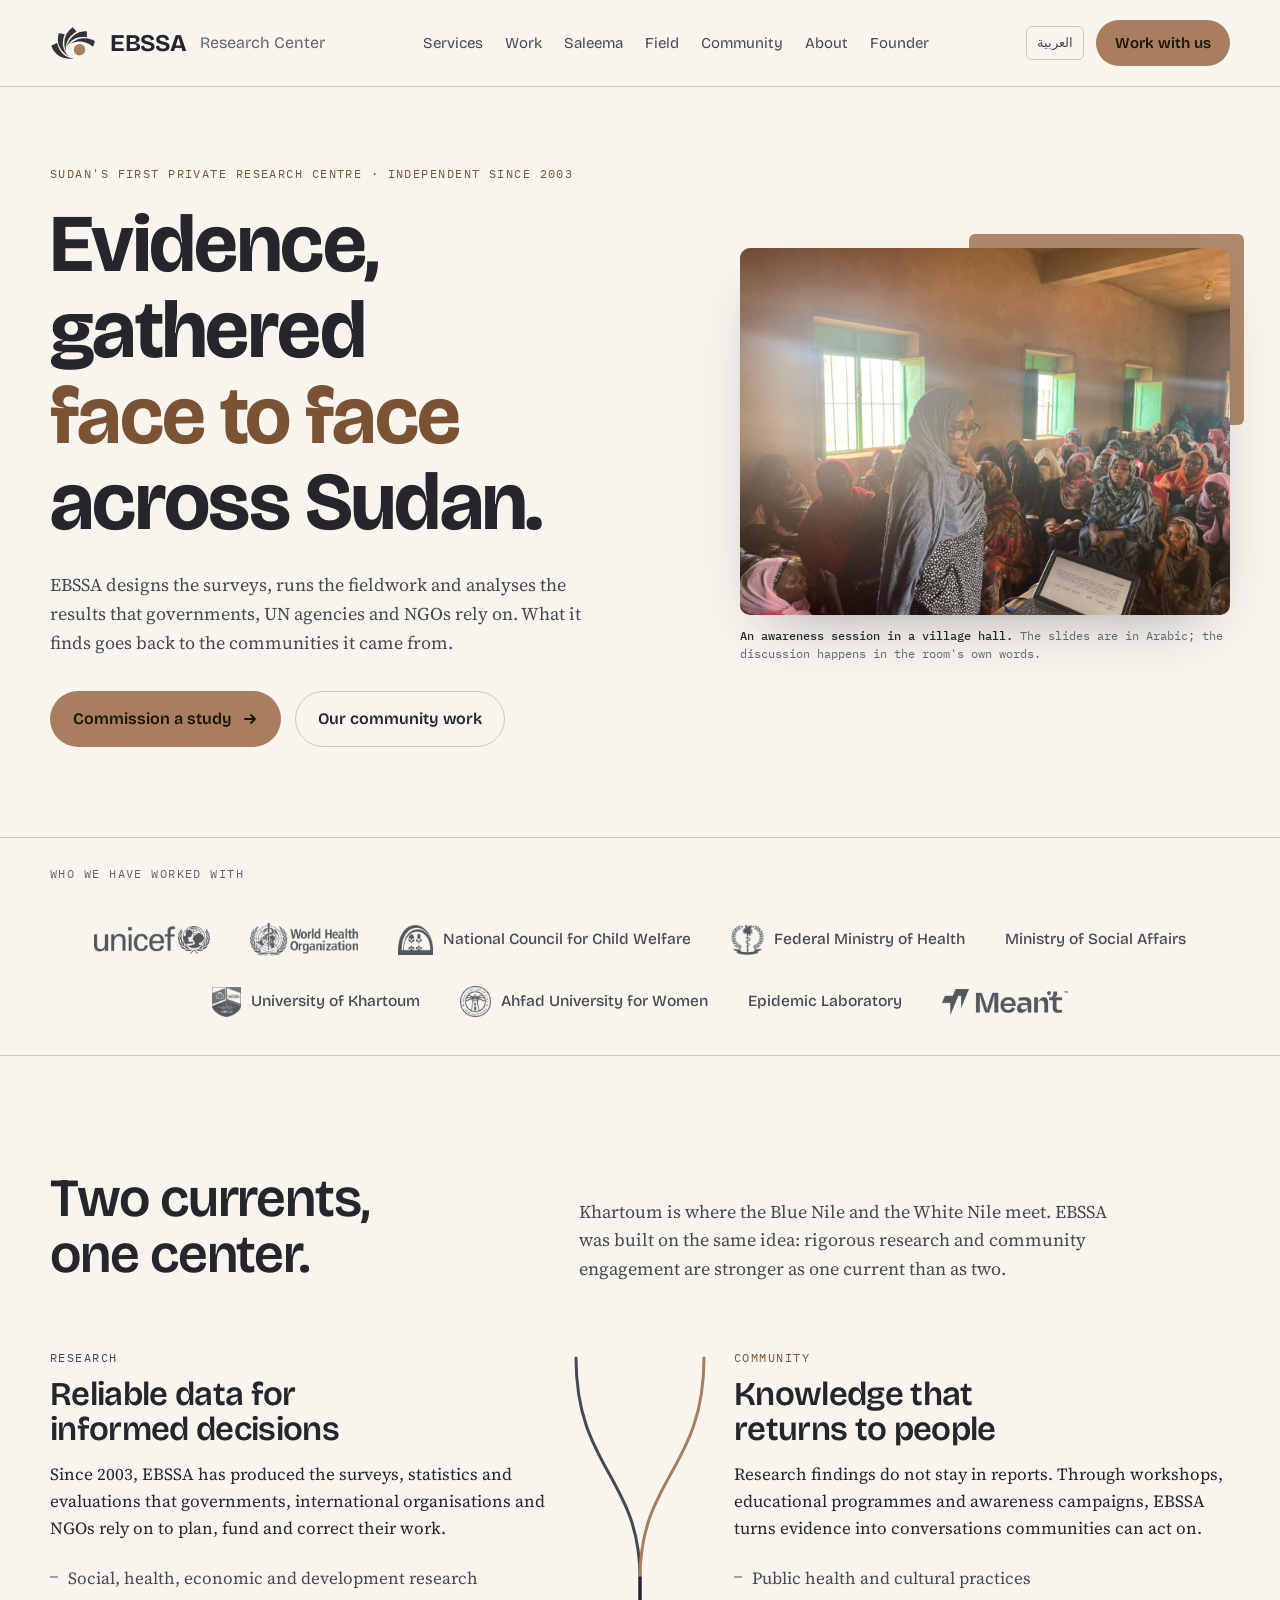
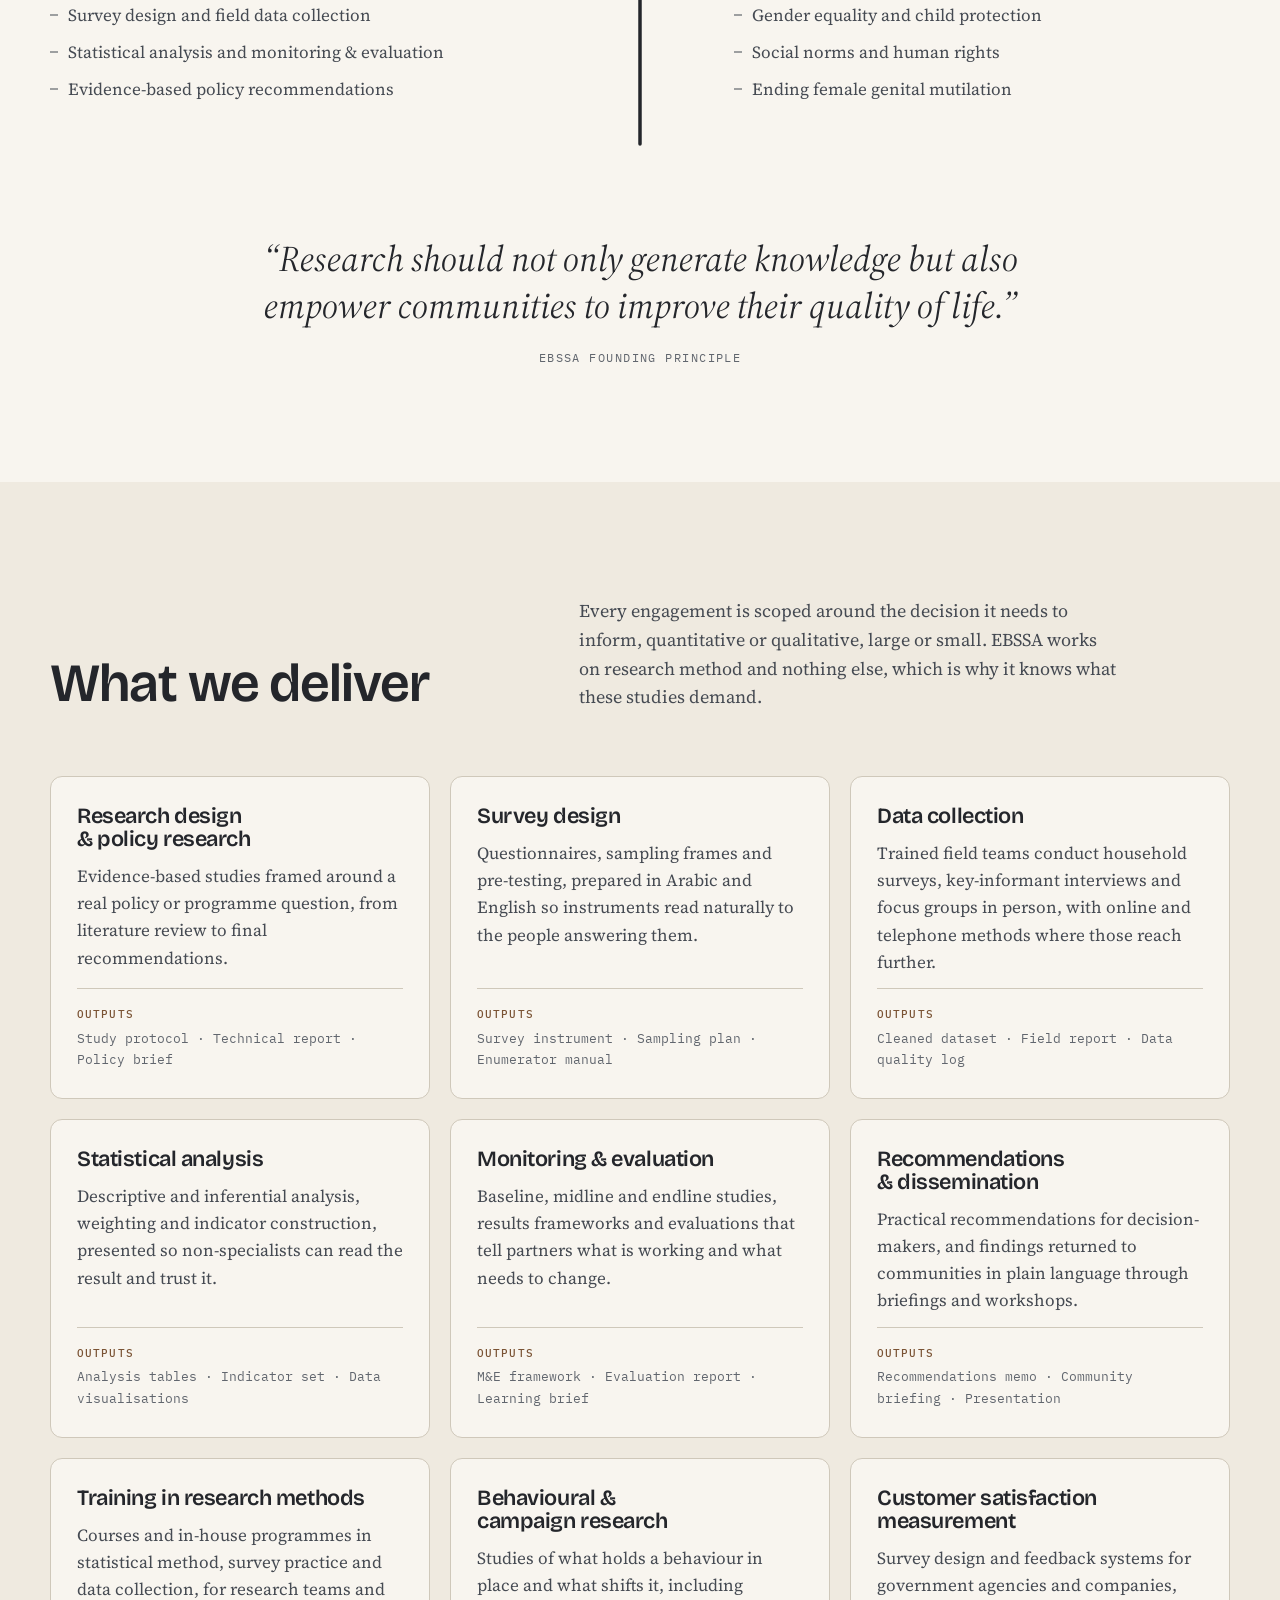
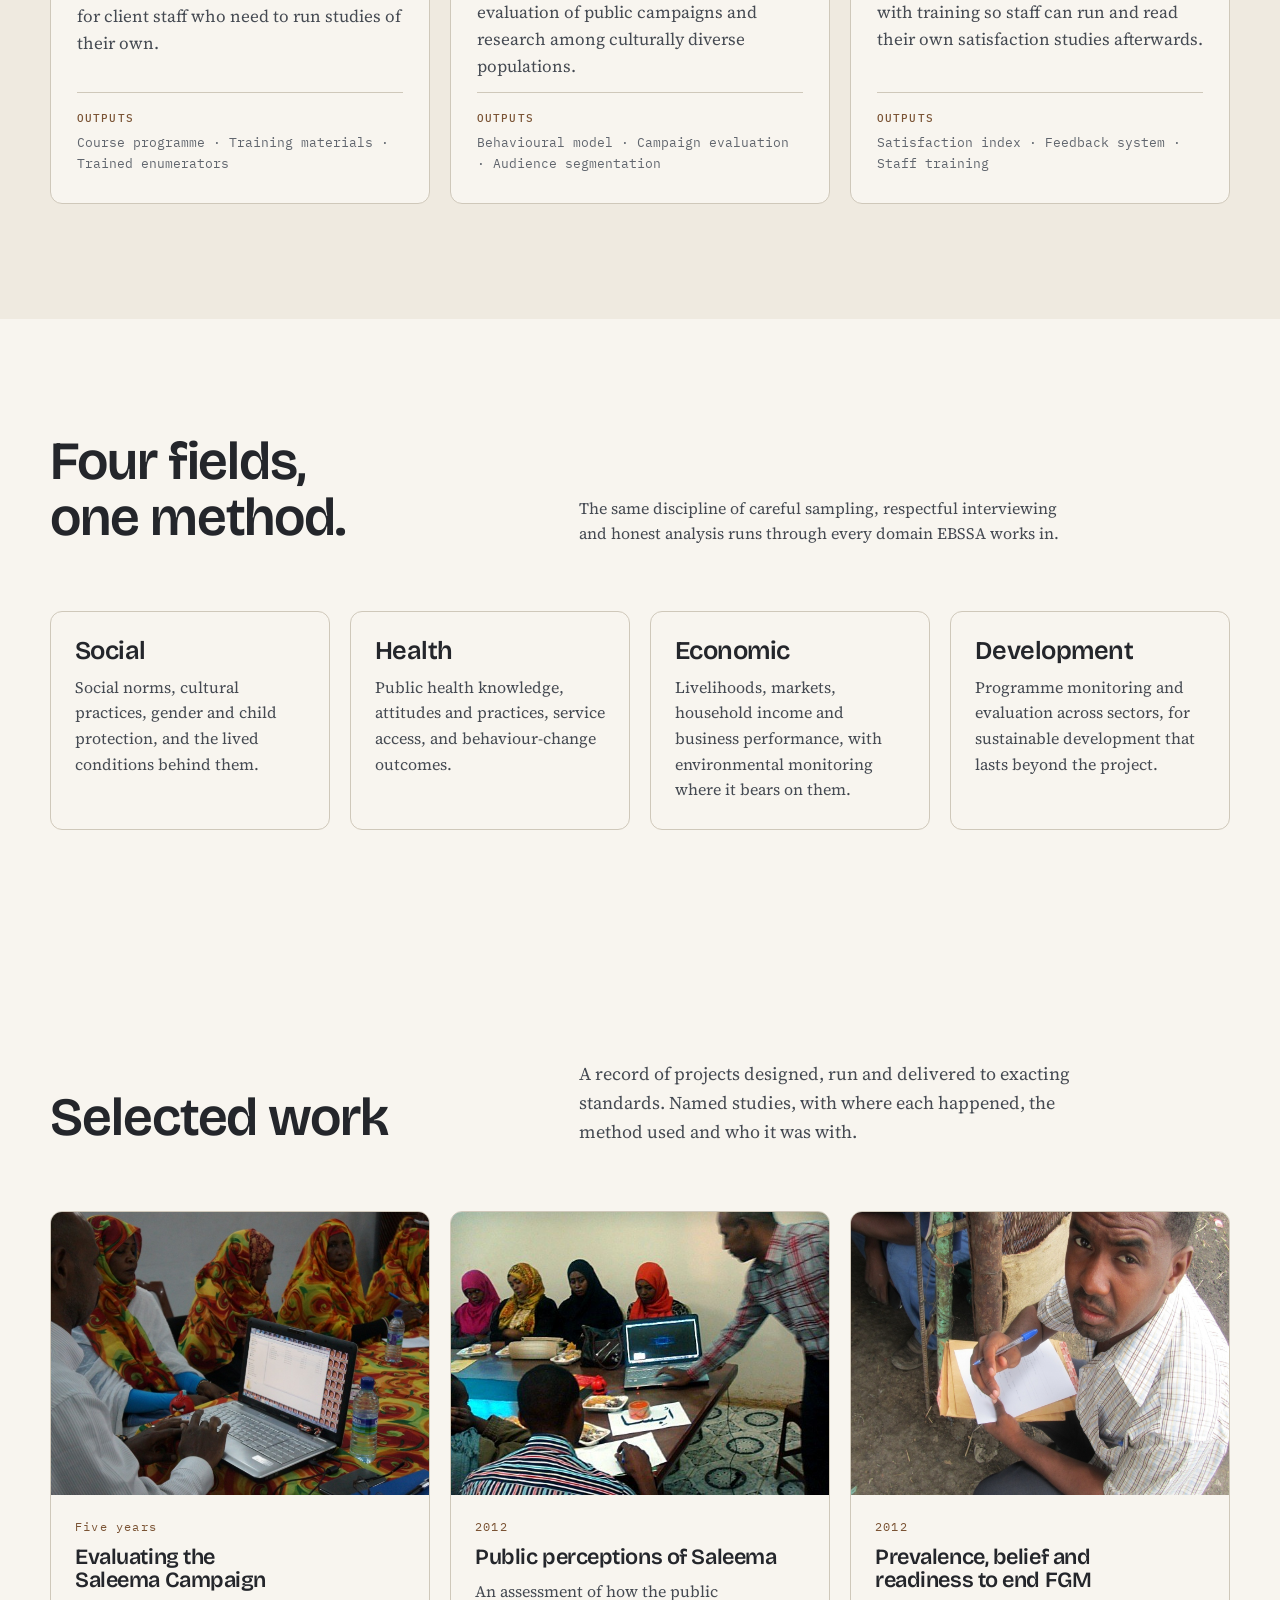
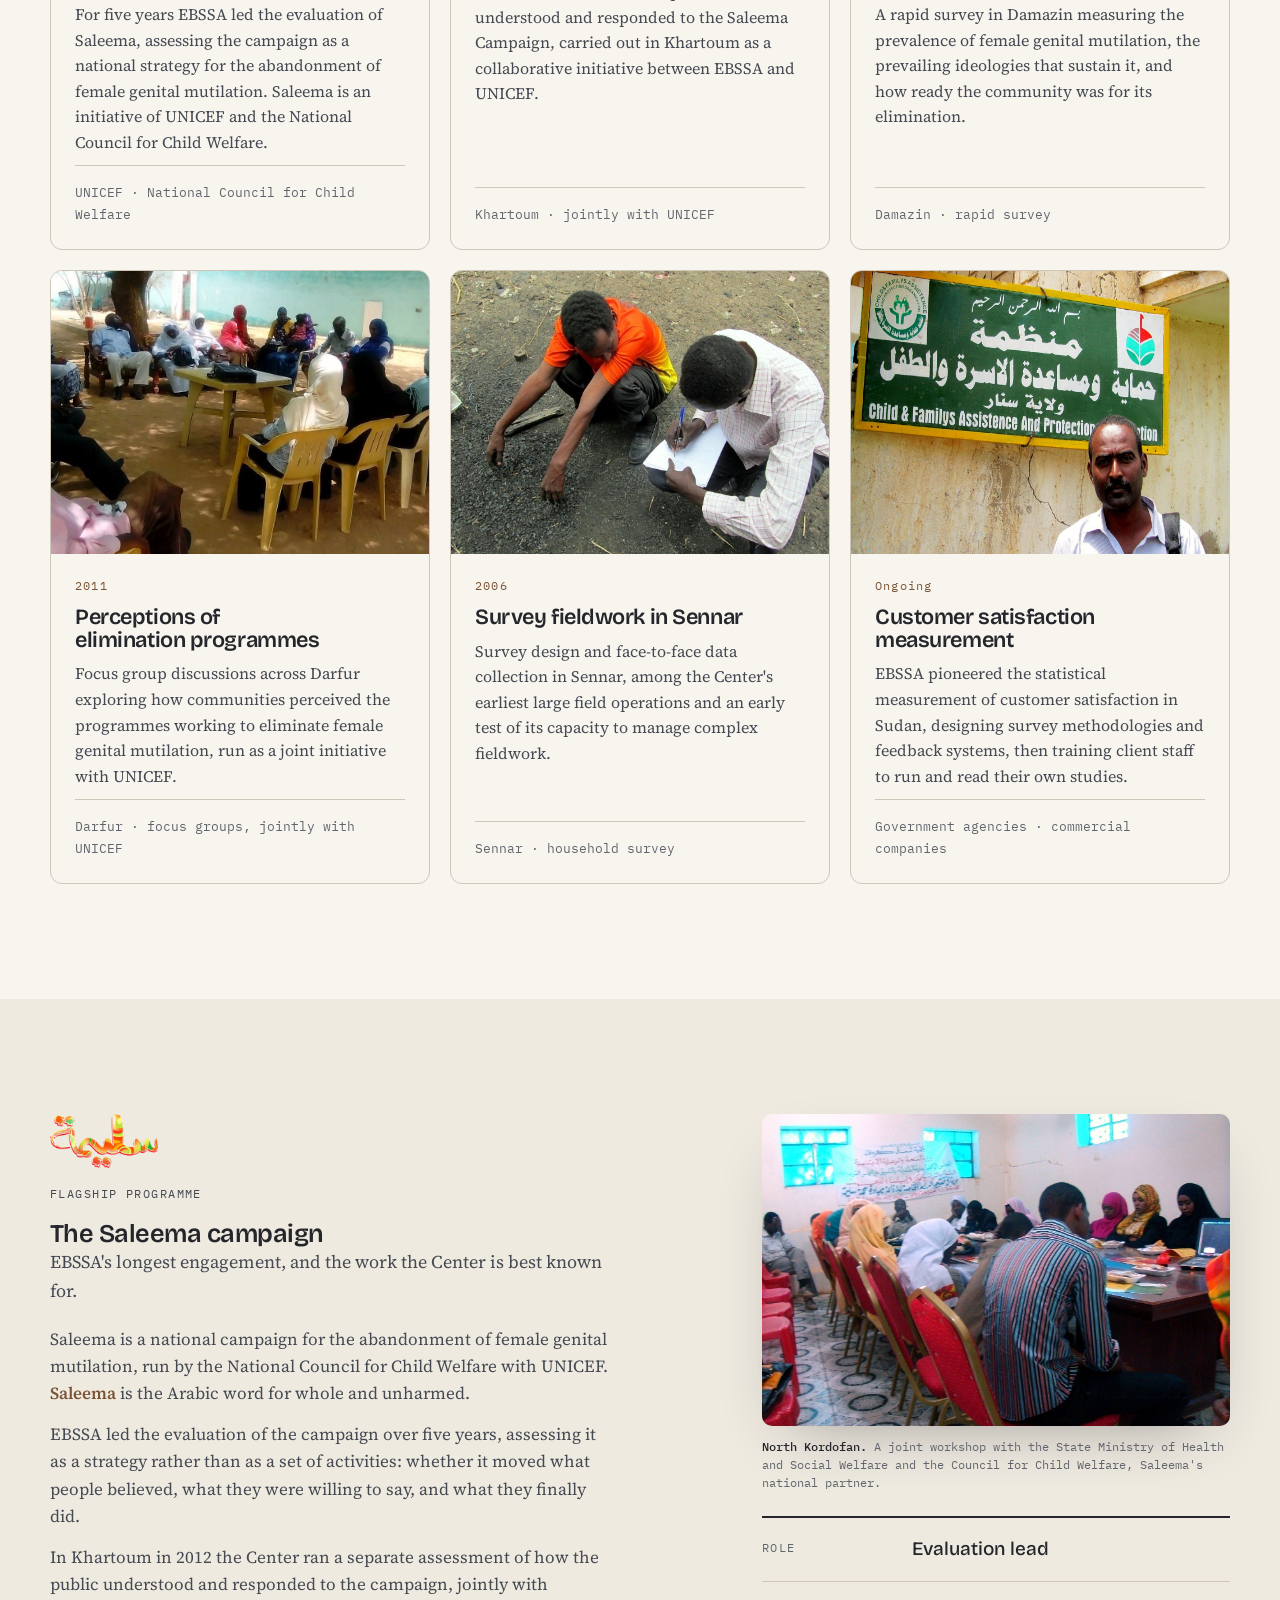
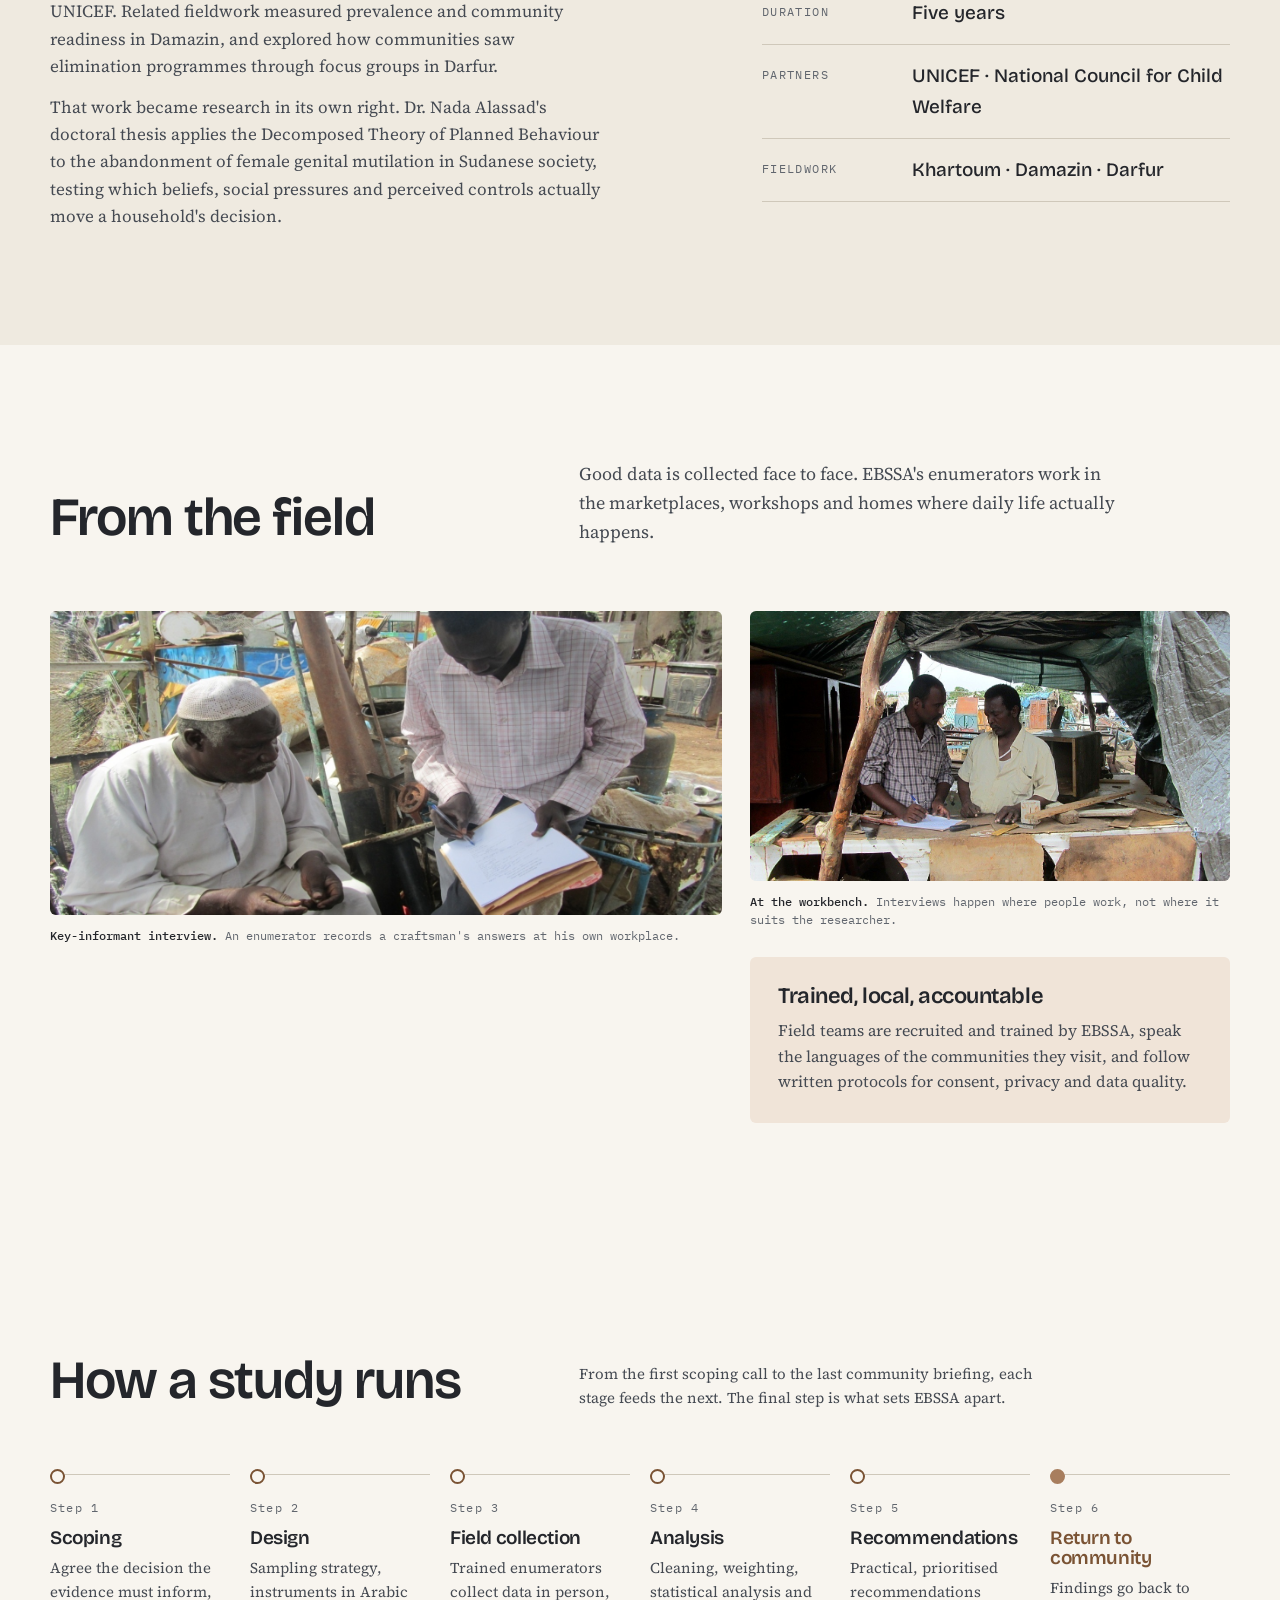
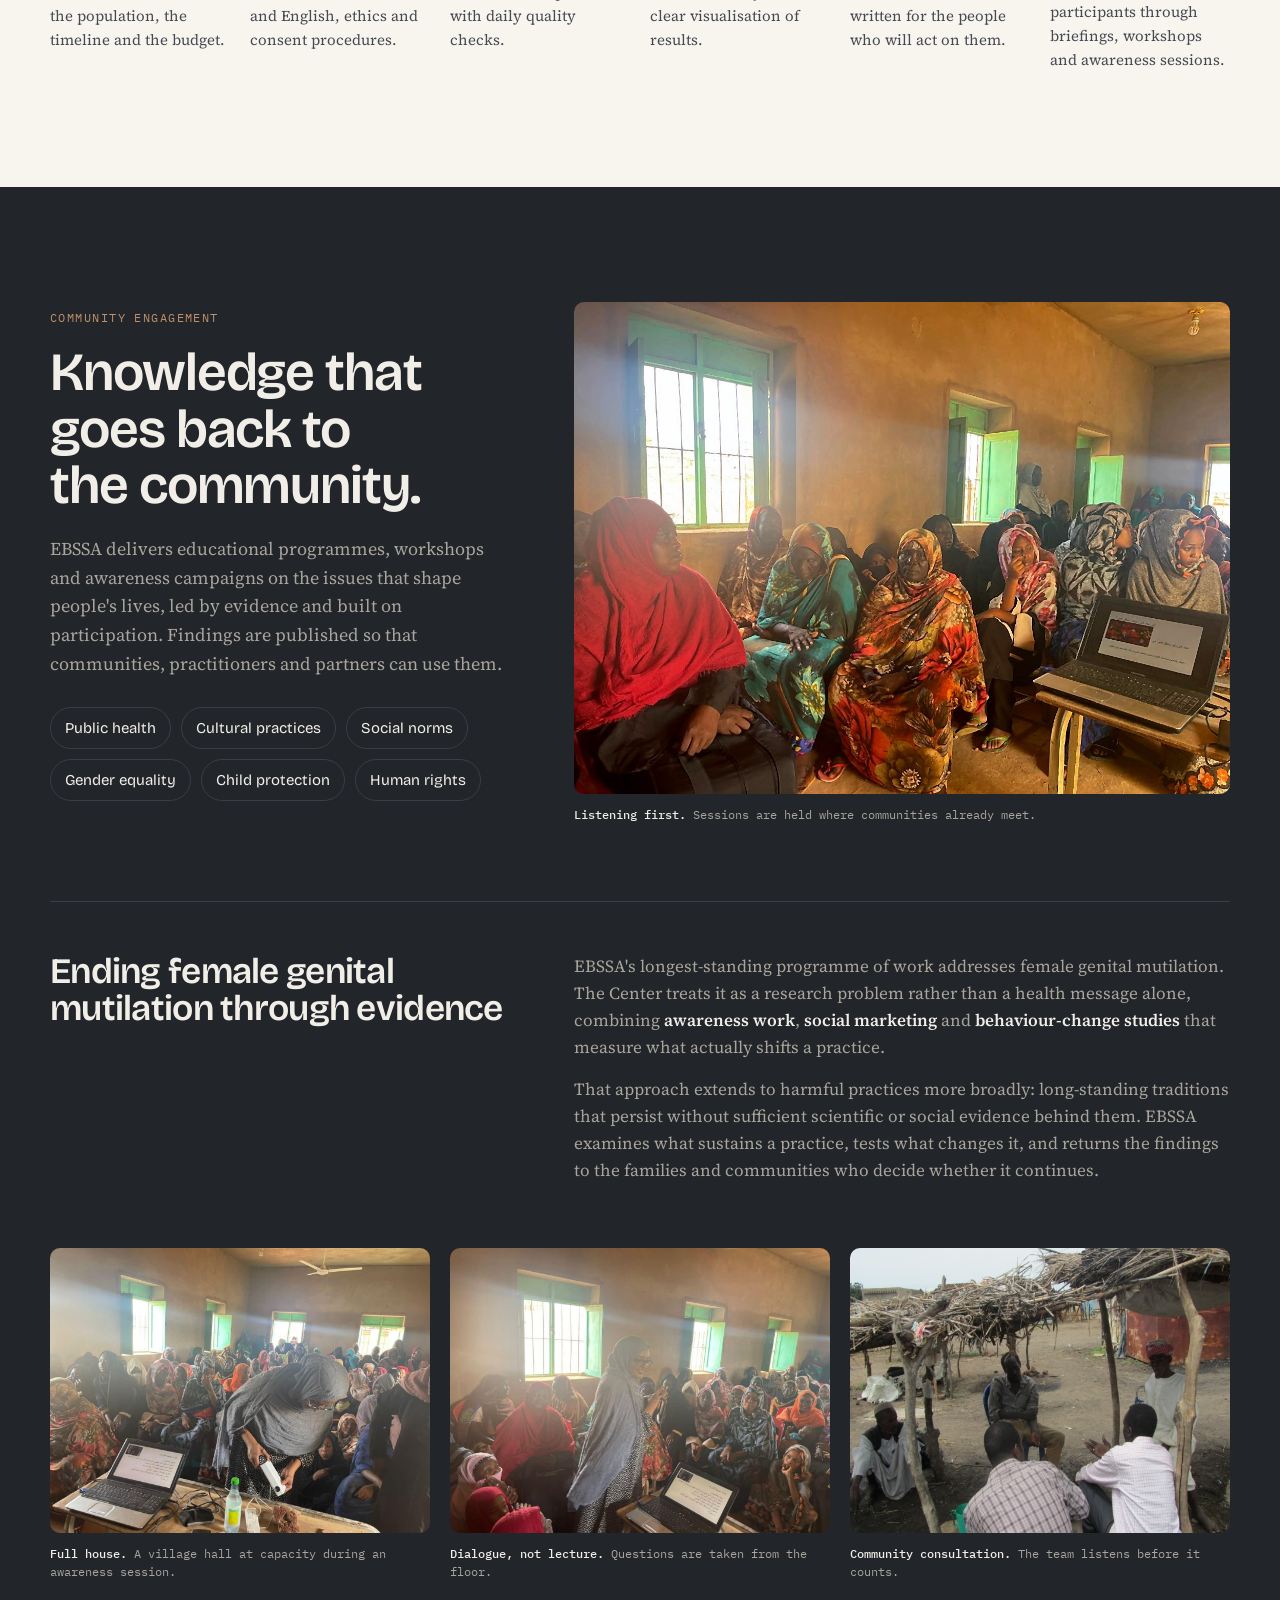
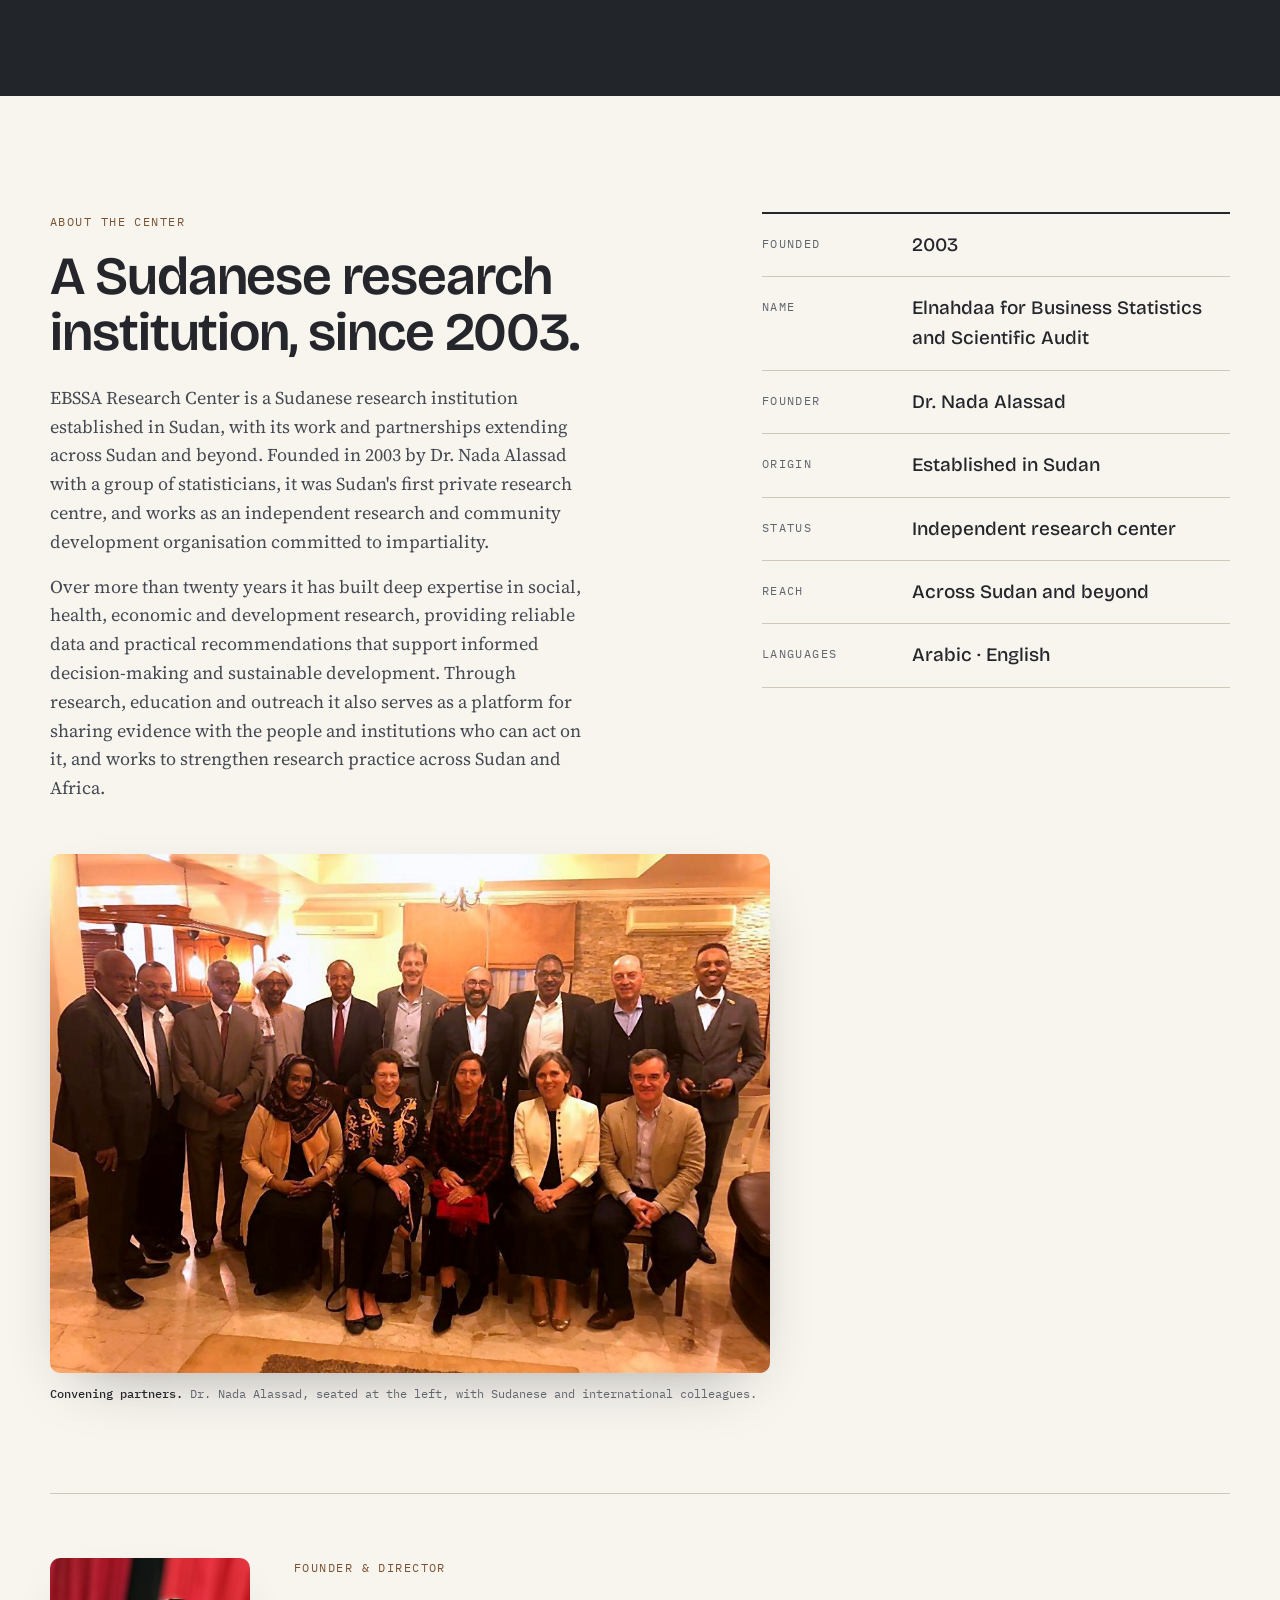
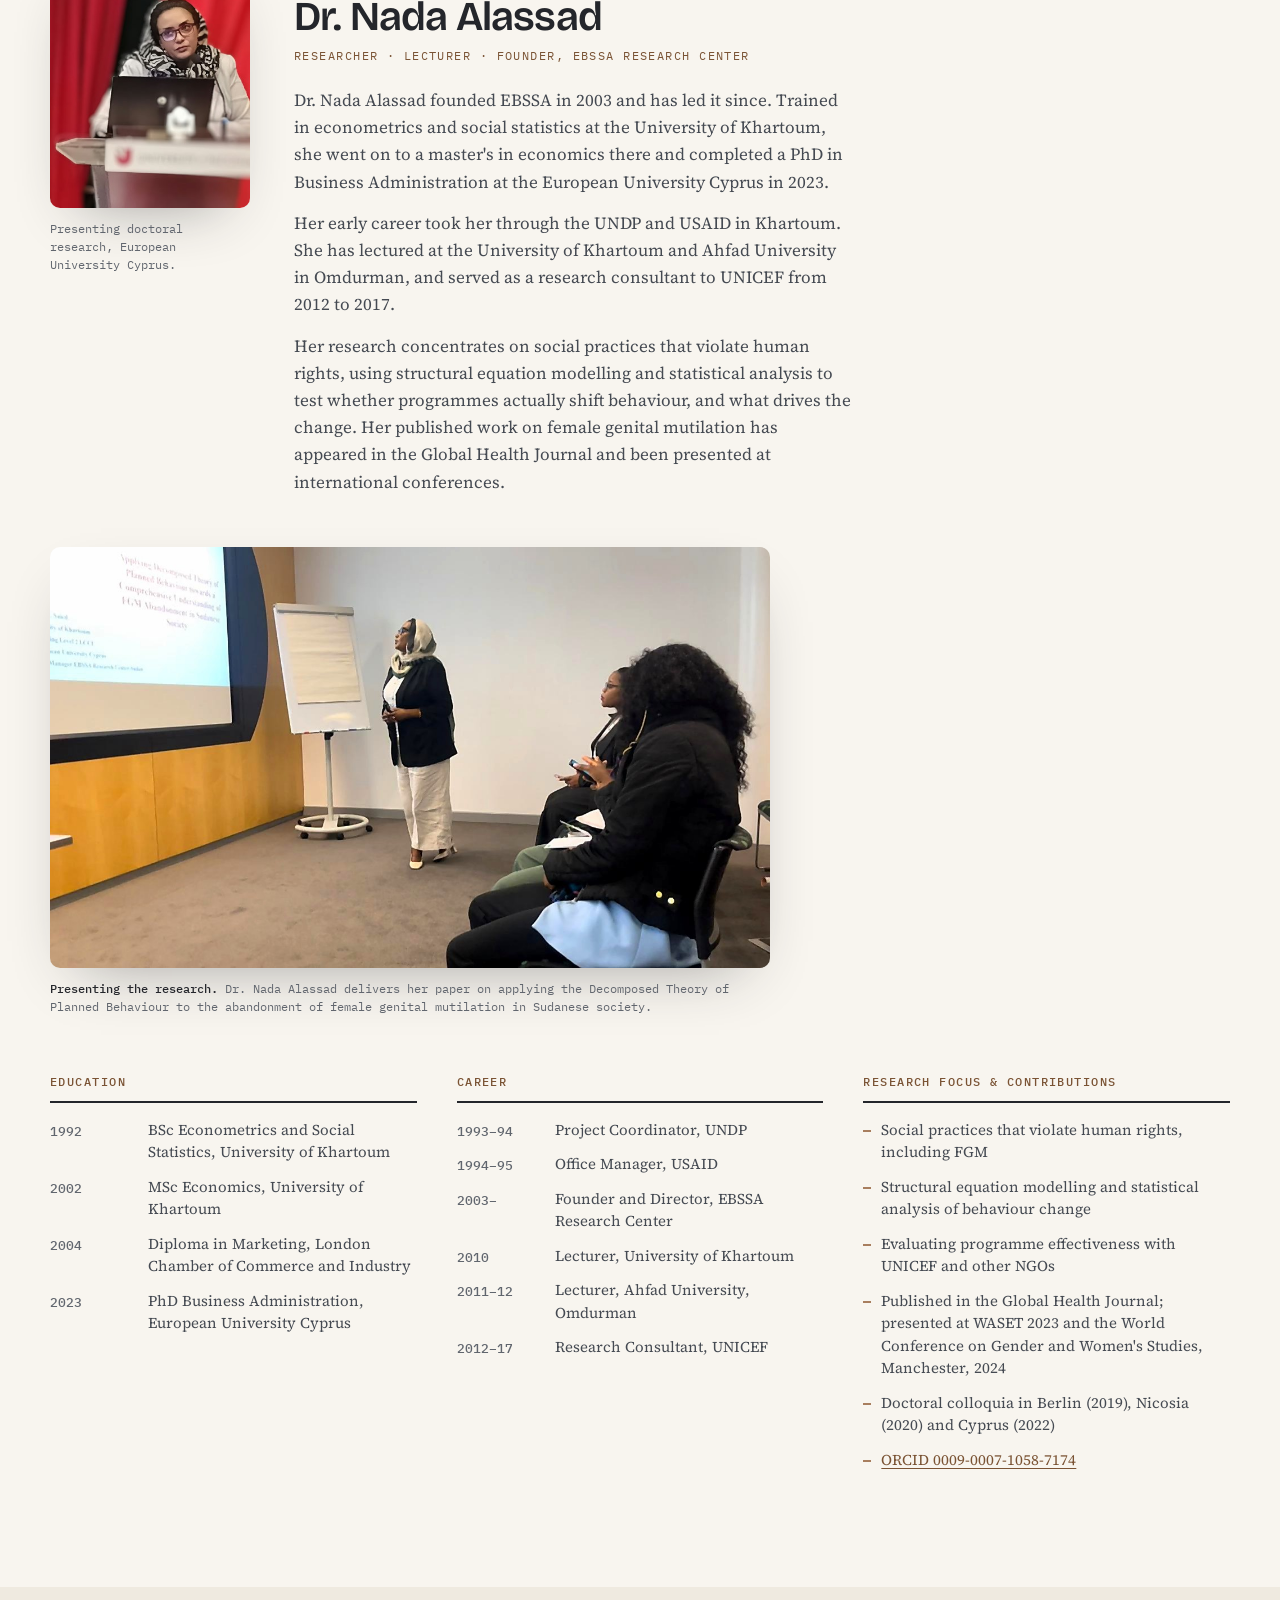
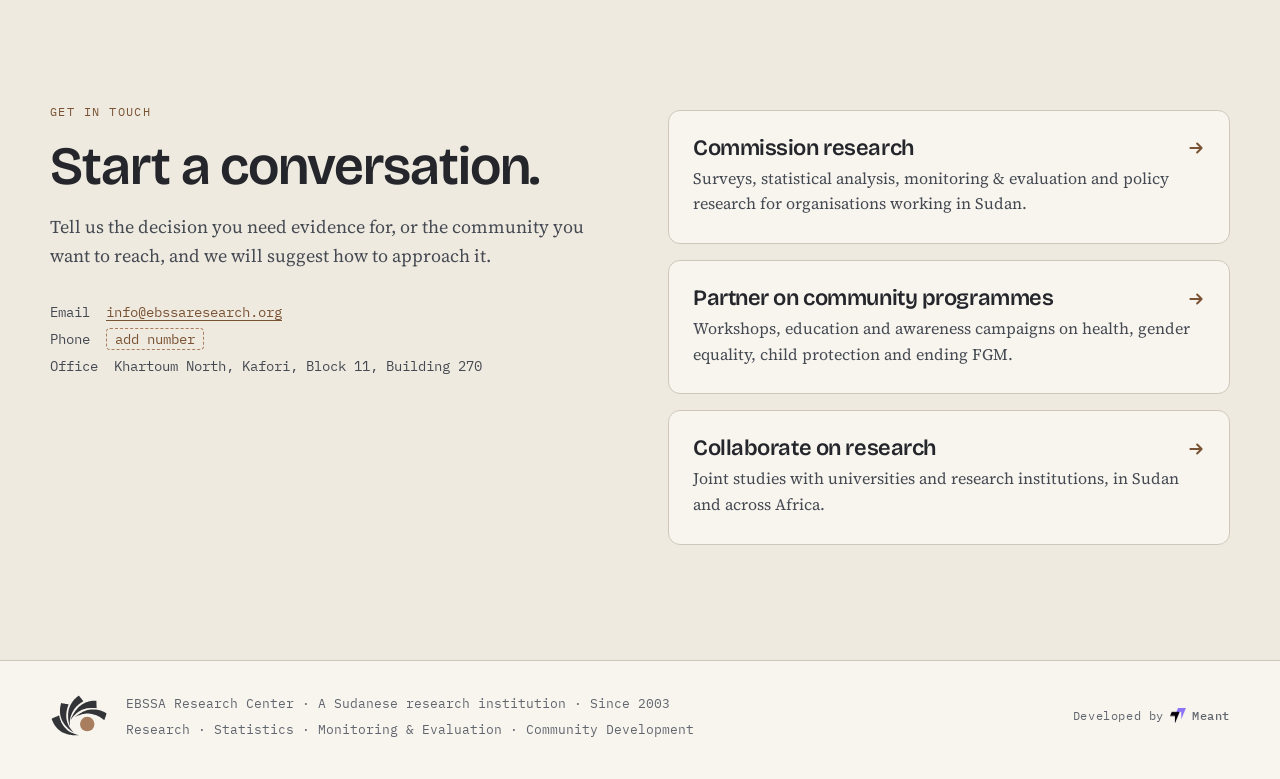
==== commit a1d38e19: "Add Ahfad University and Federal Ministry of Health marks Both were text-only. Ahfad's seal comes fr" ====
--- a/index.html
+++ b/index.html
@@ -109,10 +109,10 @@
           <li><a href="https://www.unicef.org/sudan/" target="_blank" rel="noopener noreferrer"><span class="lg l-unicef" role="img" aria-label="UNICEF"></span></a></li>
           <li><a href="https://www.emro.who.int/countries/sdn" target="_blank" rel="noopener noreferrer"><span class="lg l-who" role="img" aria-label="World Health Organization"></span></a></li>
           <li><a href="https://www.nccw.gov.sd" target="_blank" rel="noopener noreferrer"><span class="lg l-nccw" aria-hidden="true"></span><span class="pn">National Council for Child Welfare</span></a></li>
-          <li><span>Federal Ministry of Health</span></li>
+          <li><span><span class="lg l-fmoh" aria-hidden="true"></span><span class="pn">Federal Ministry of Health</span></span></li>
           <li><span>Ministry of Social Affairs</span></li>
           <li><a href="https://uofk.edu" target="_blank" rel="noopener noreferrer"><span class="lg l-uofk" aria-hidden="true"></span><span class="pn">University of Khartoum</span></a></li>
-          <li><span>Ahfad University</span></li>
+          <li><a href="https://www.auw.edu.sd" target="_blank" rel="noopener noreferrer"><span class="lg l-auw" aria-hidden="true"></span><span class="pn">Ahfad University for Women</span></a></li>
           <li><span>Epidemic Laboratory</span></li>
           <li><a href="https://meant.space" target="_blank" rel="noopener noreferrer"><span class="lg l-meant" role="img" aria-label="Meant"></span></a></li>
         </ul>
@@ -583,5 +583,9 @@
     mq.addEventListener?mq.addEventListener('change',apply):mq.addListener(apply);
   })();
 </script>
+
+<!-- Vercel Web Analytics -->
+<script>window.va=window.va||function(){(window.vaq=window.vaq||[]).push(arguments);};</script>
+<script defer src="/_vercel/insights/script.js"></script>
 </body>
 </html>
--- a/styles.css
+++ b/styles.css
@@ -89,6 +89,8 @@
   .partner-band .l-meant {--s:url(images/partners/meant-mask.png); height:26px;width:126px}
   .partner-band .l-nccw  {--s:url(images/partners/nccw-mask.png);  height:30px;width:35px}
   .partner-band .l-uofk  {--s:url(images/partners/uofk-mask.png);  height:30px;width:29px}
+  .partner-band .l-fmoh  {--s:url(images/partners/fmoh-mask.png);  height:31px;width:33px}
+  .partner-band .l-auw   {--s:url(images/partners/auw-mask.png);   height:31px;width:31px}
 
   /* ---------- selected work ---------- */
   .work-list{list-style:none;margin:0;padding:0;display:grid;grid-template-columns:repeat(3,minmax(0,1fr));gap:20px}
@@ -339,6 +341,8 @@
     .partner-band .l-meant {height:19px;width:92px}
     .partner-band .l-nccw  {height:22px;width:26px}
     .partner-band .l-uofk  {height:22px;width:21px}
+    .partner-band .l-fmoh  {height:23px;width:24px}
+    .partner-band .l-auw   {height:23px;width:23px}
 
     .hero .cta{margin-top:26px;gap:10px}
     .hero .cta .btn{flex:1 1 auto;justify-content:center}
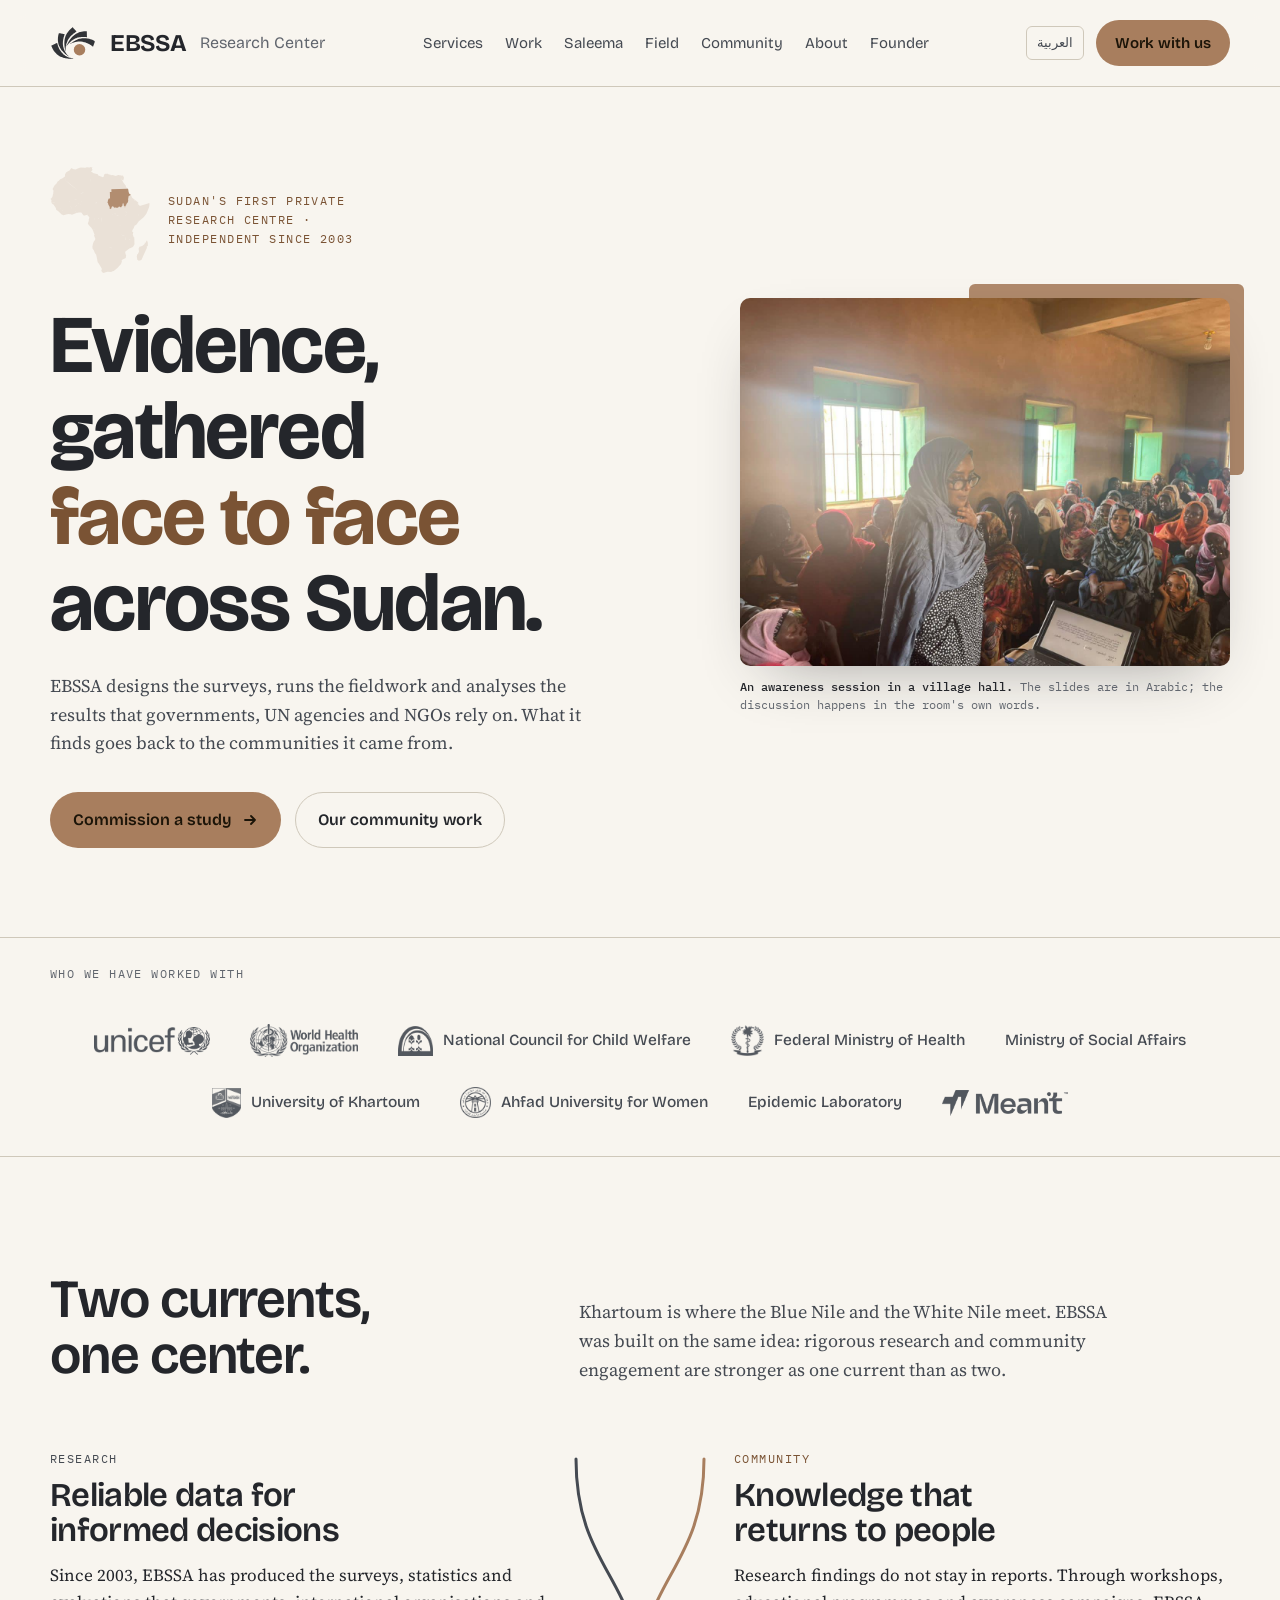
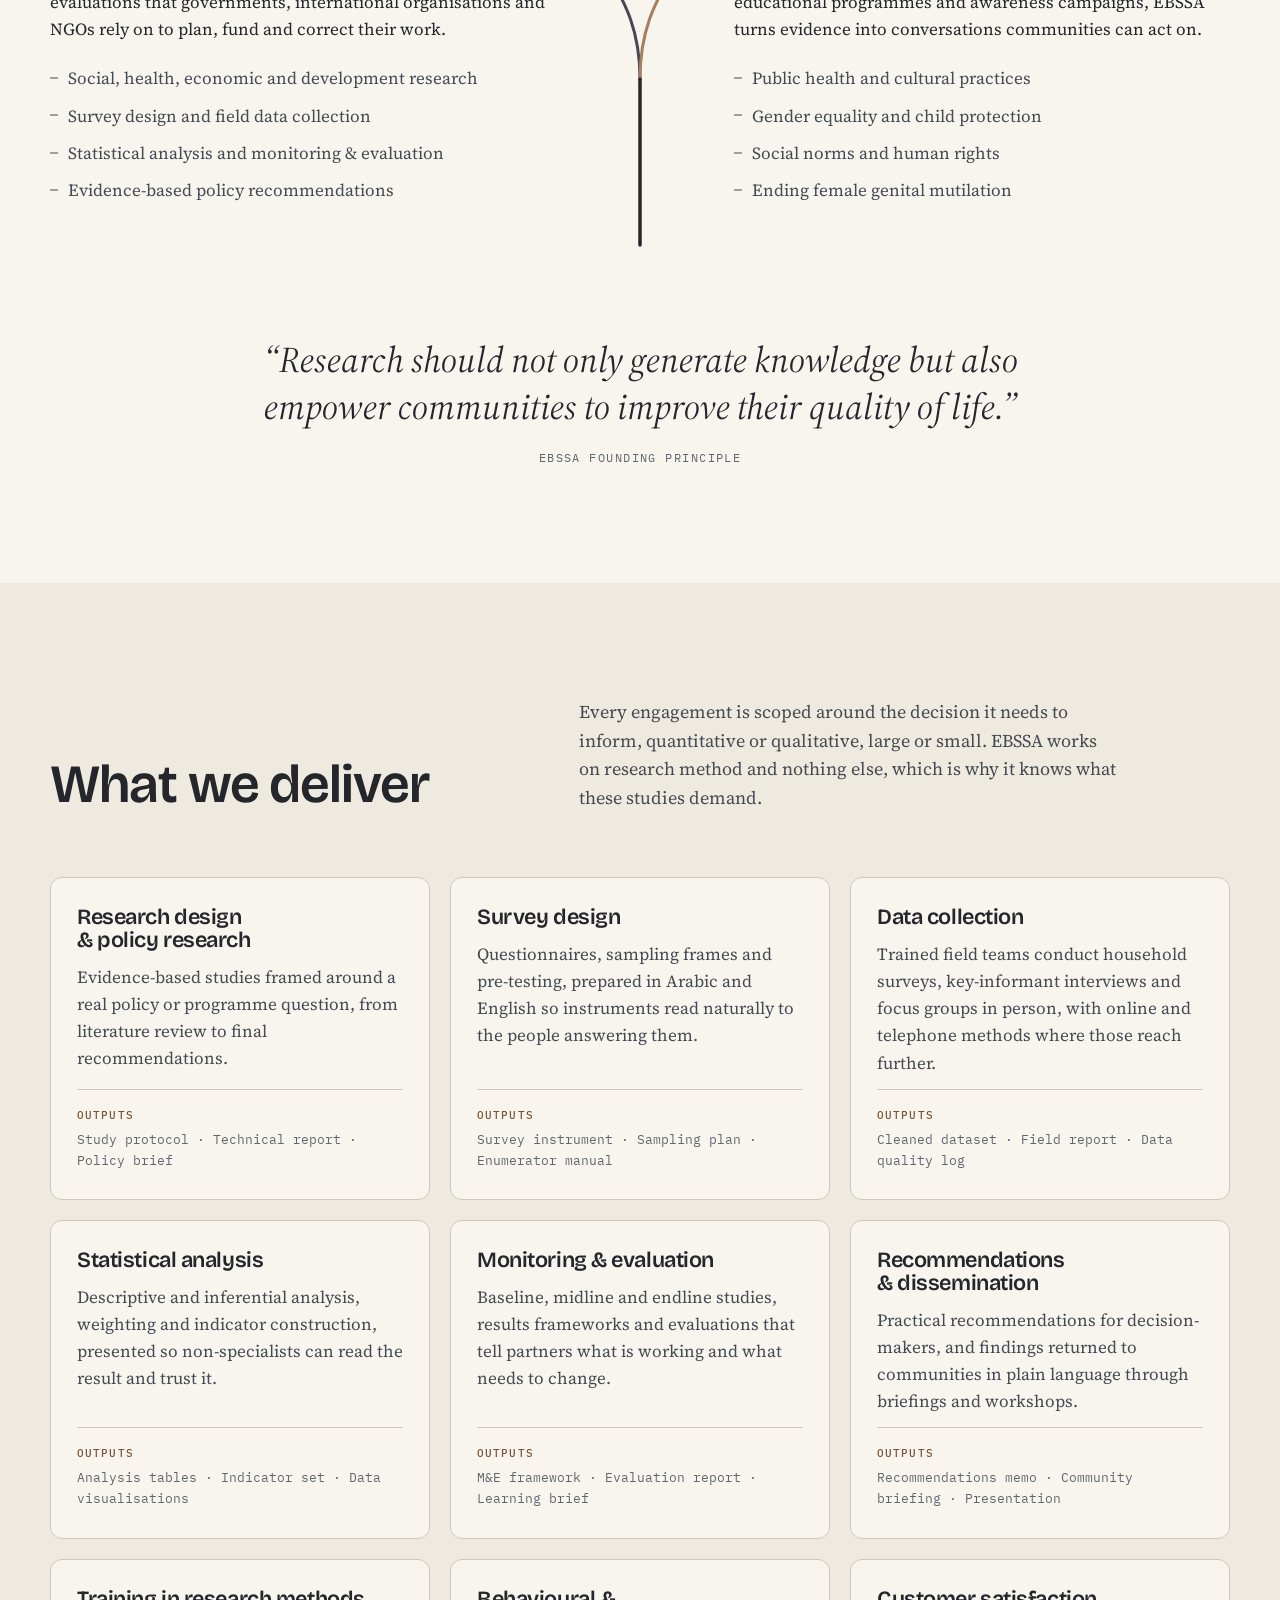
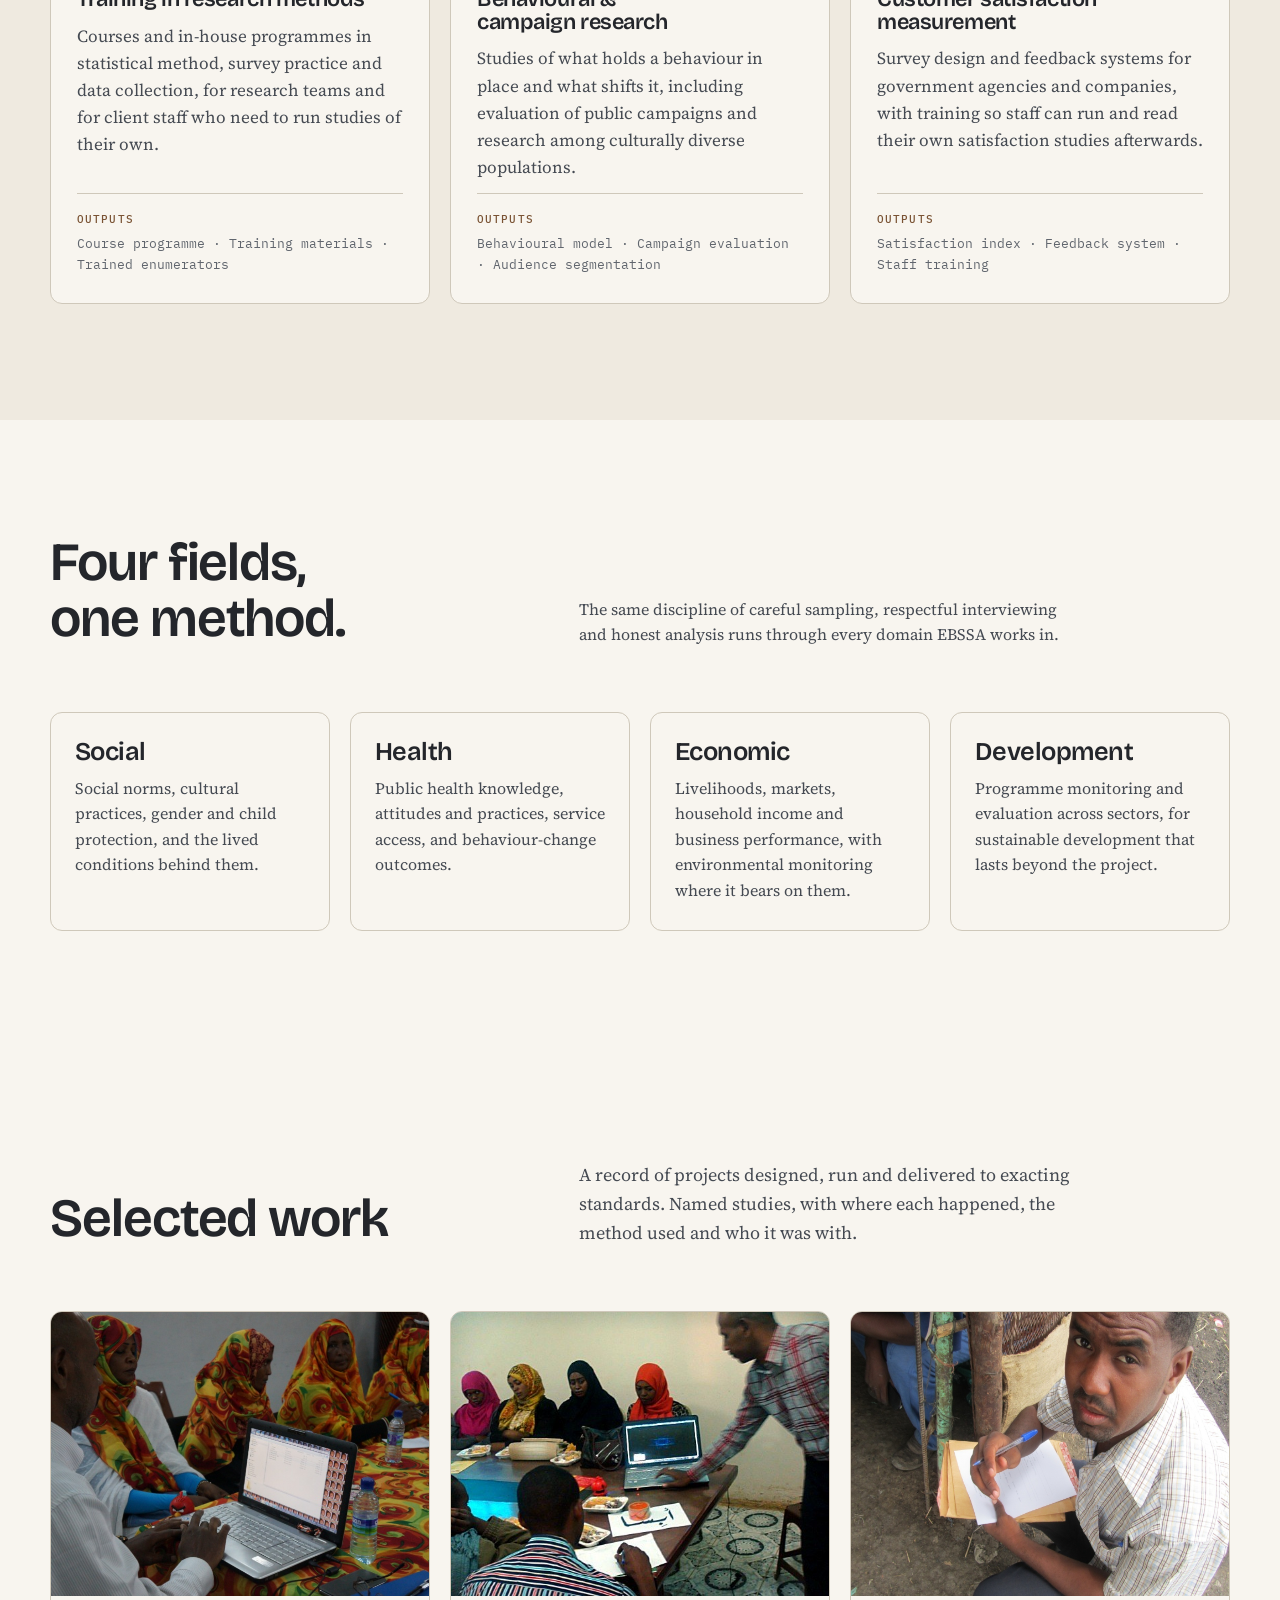
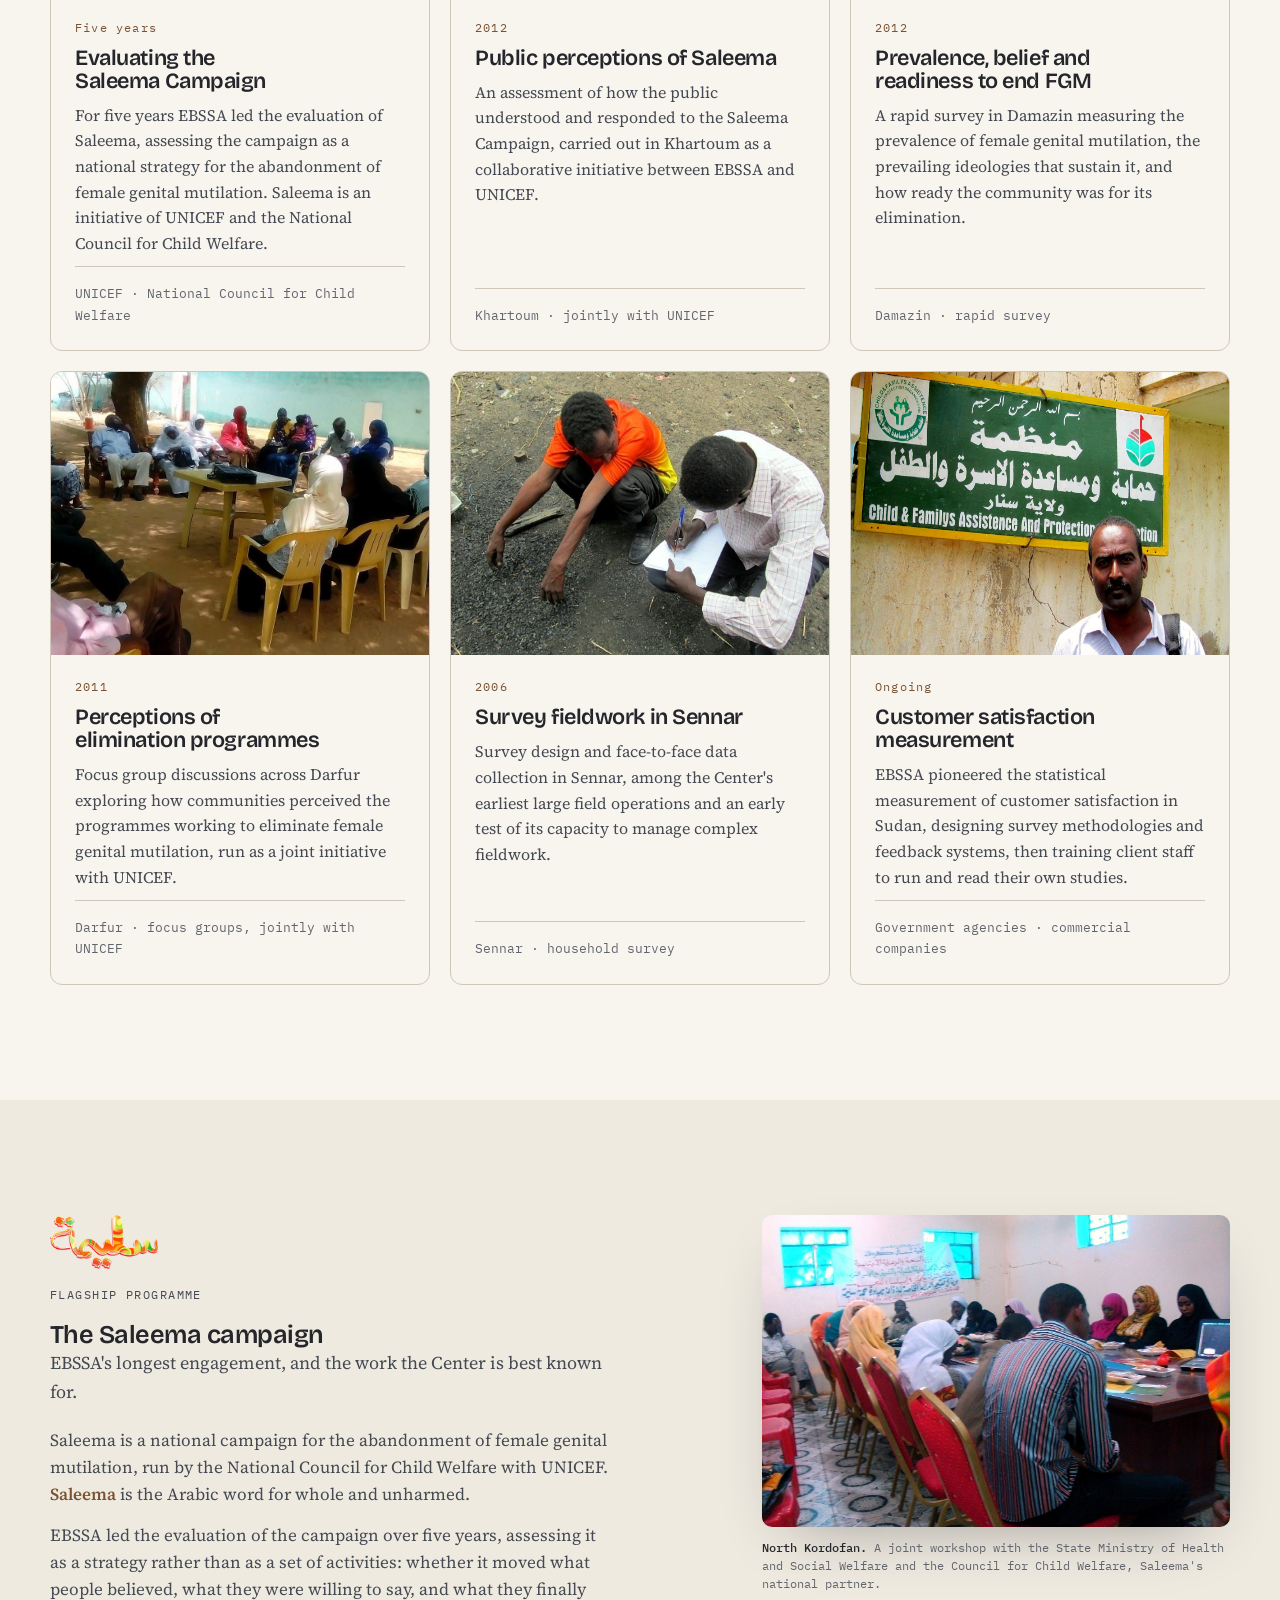
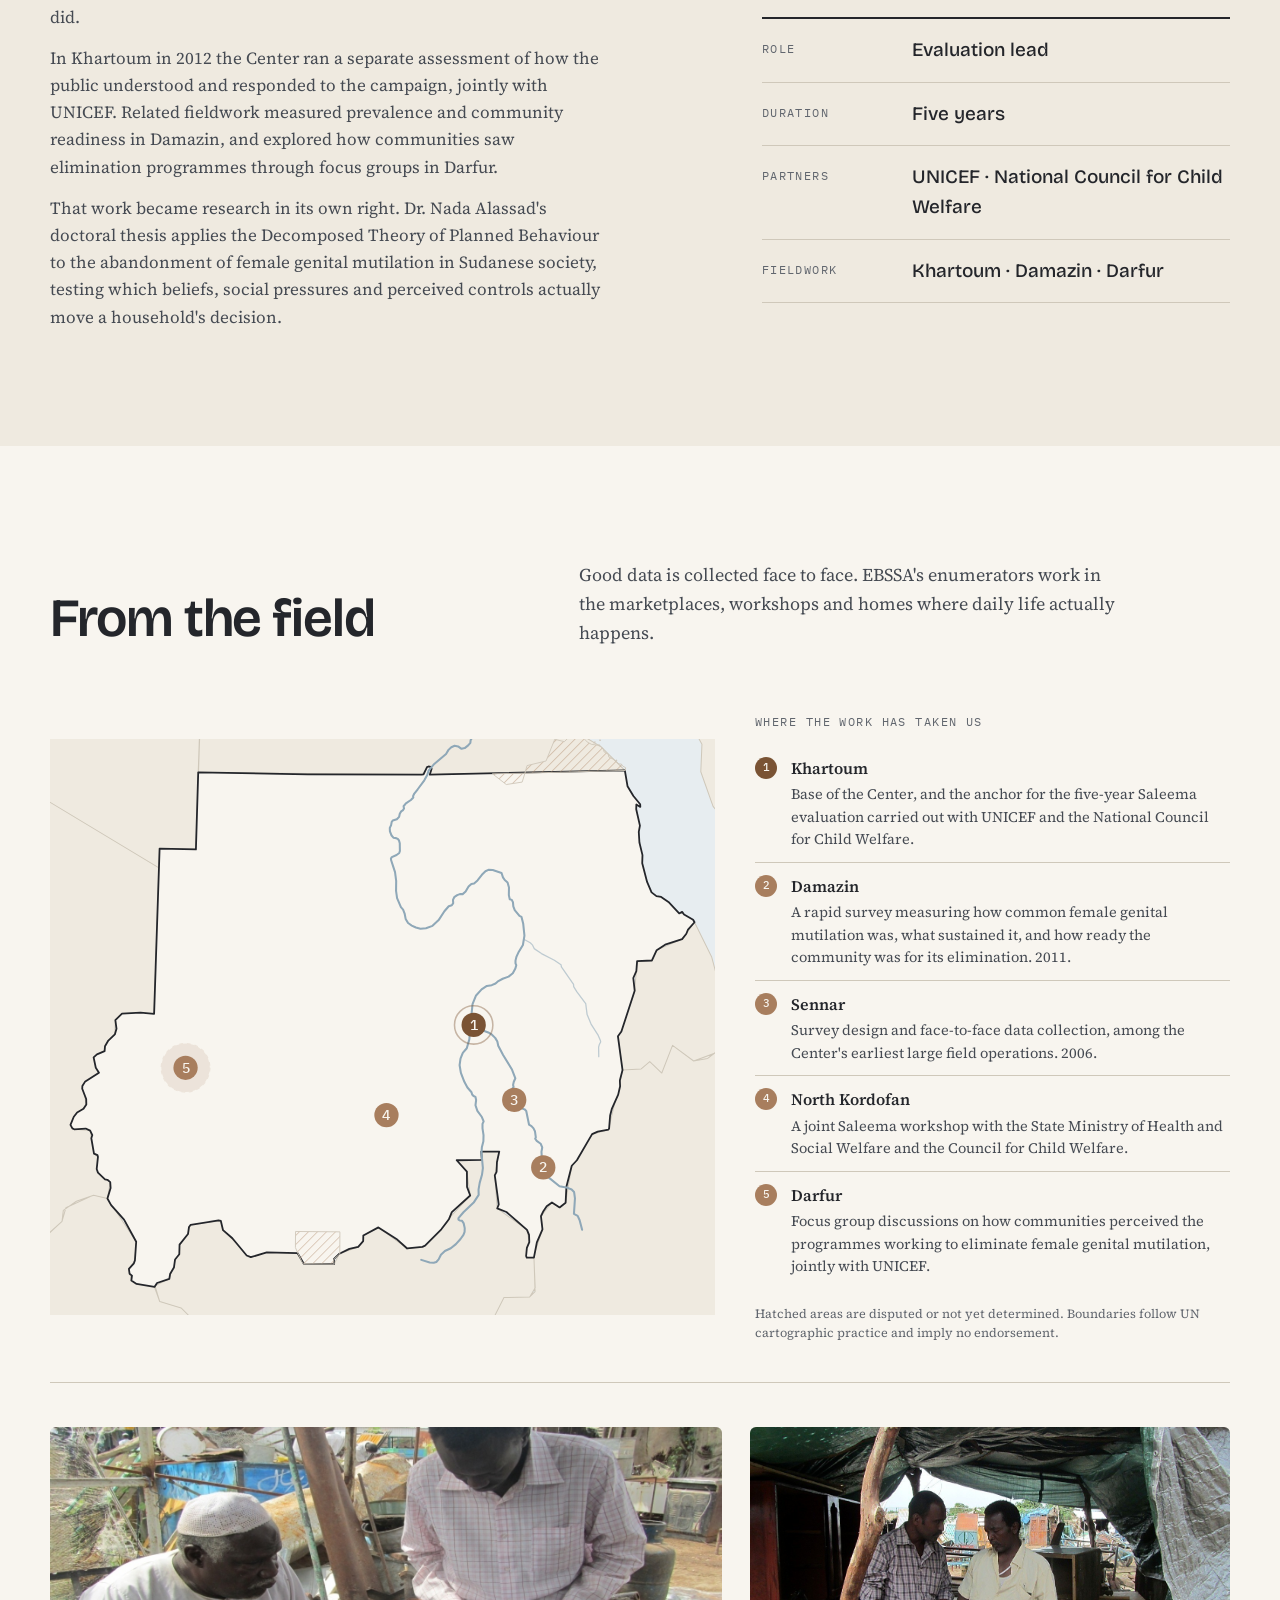
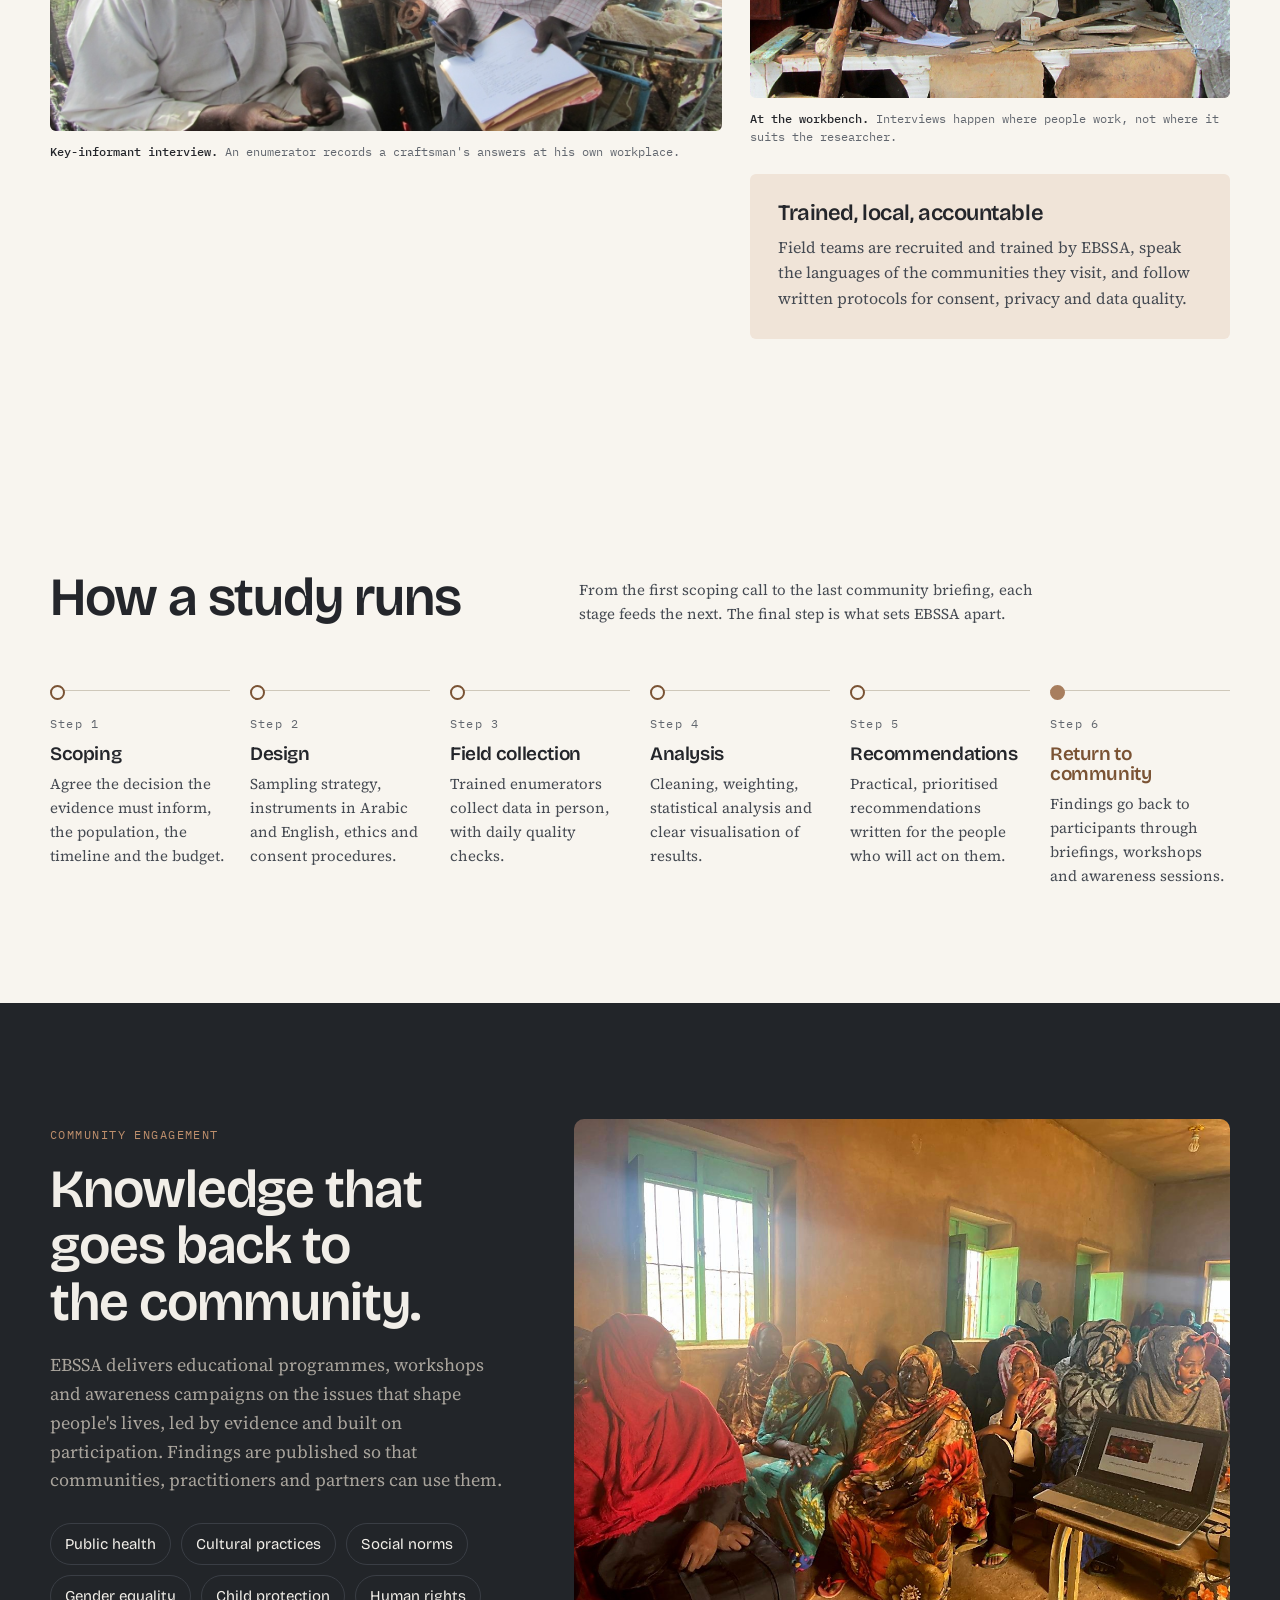
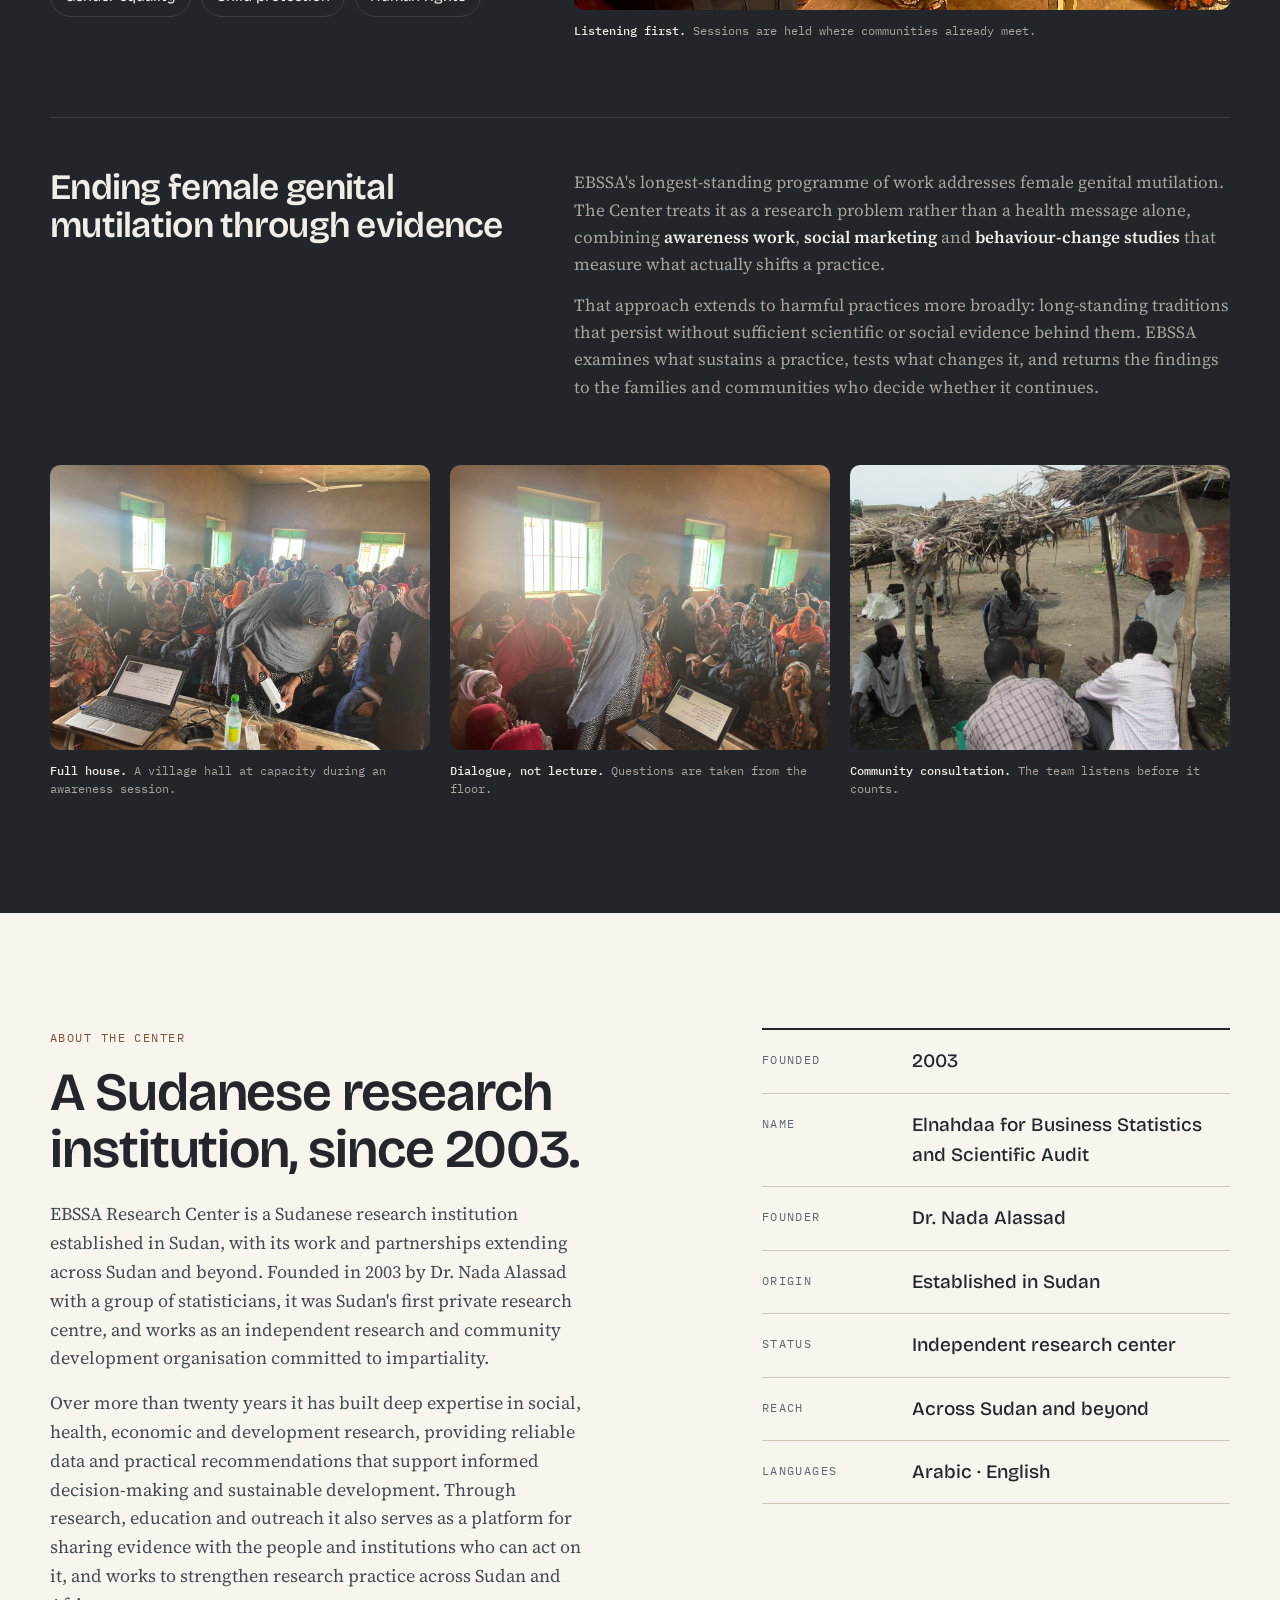
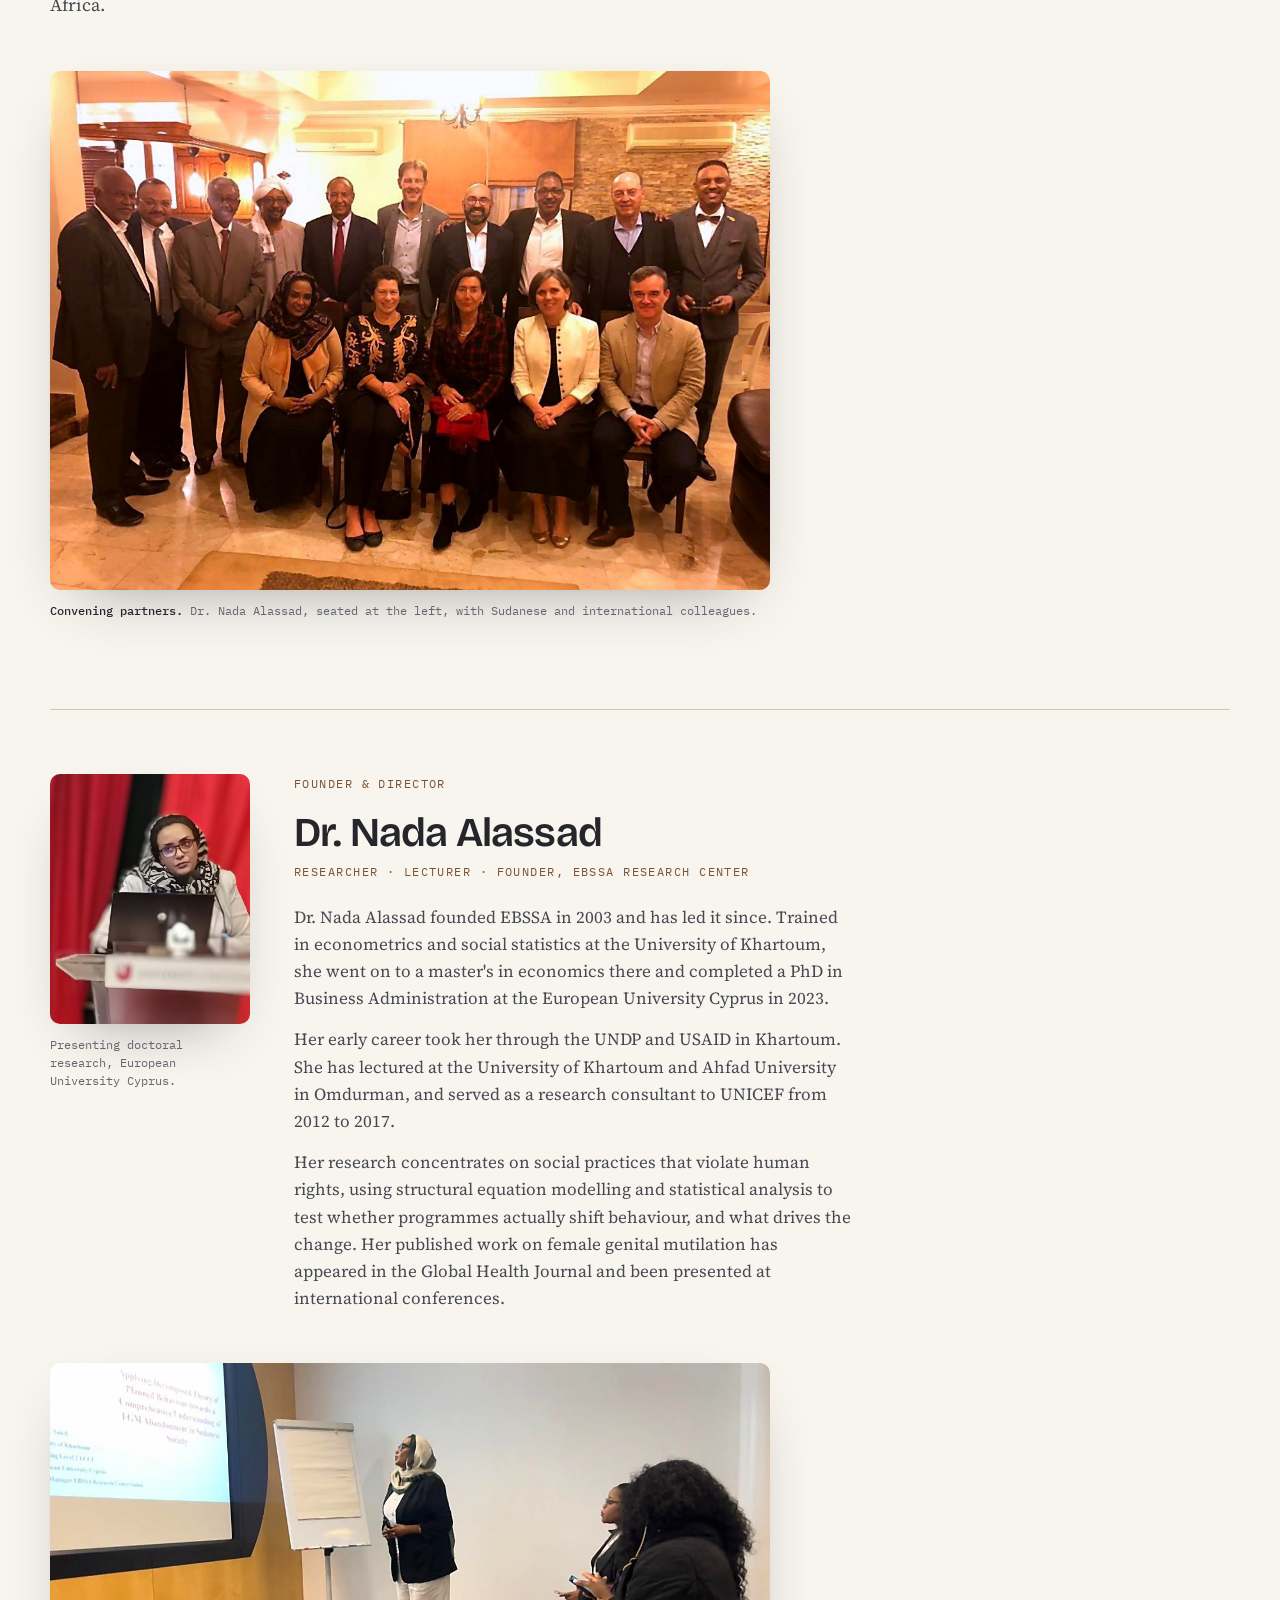
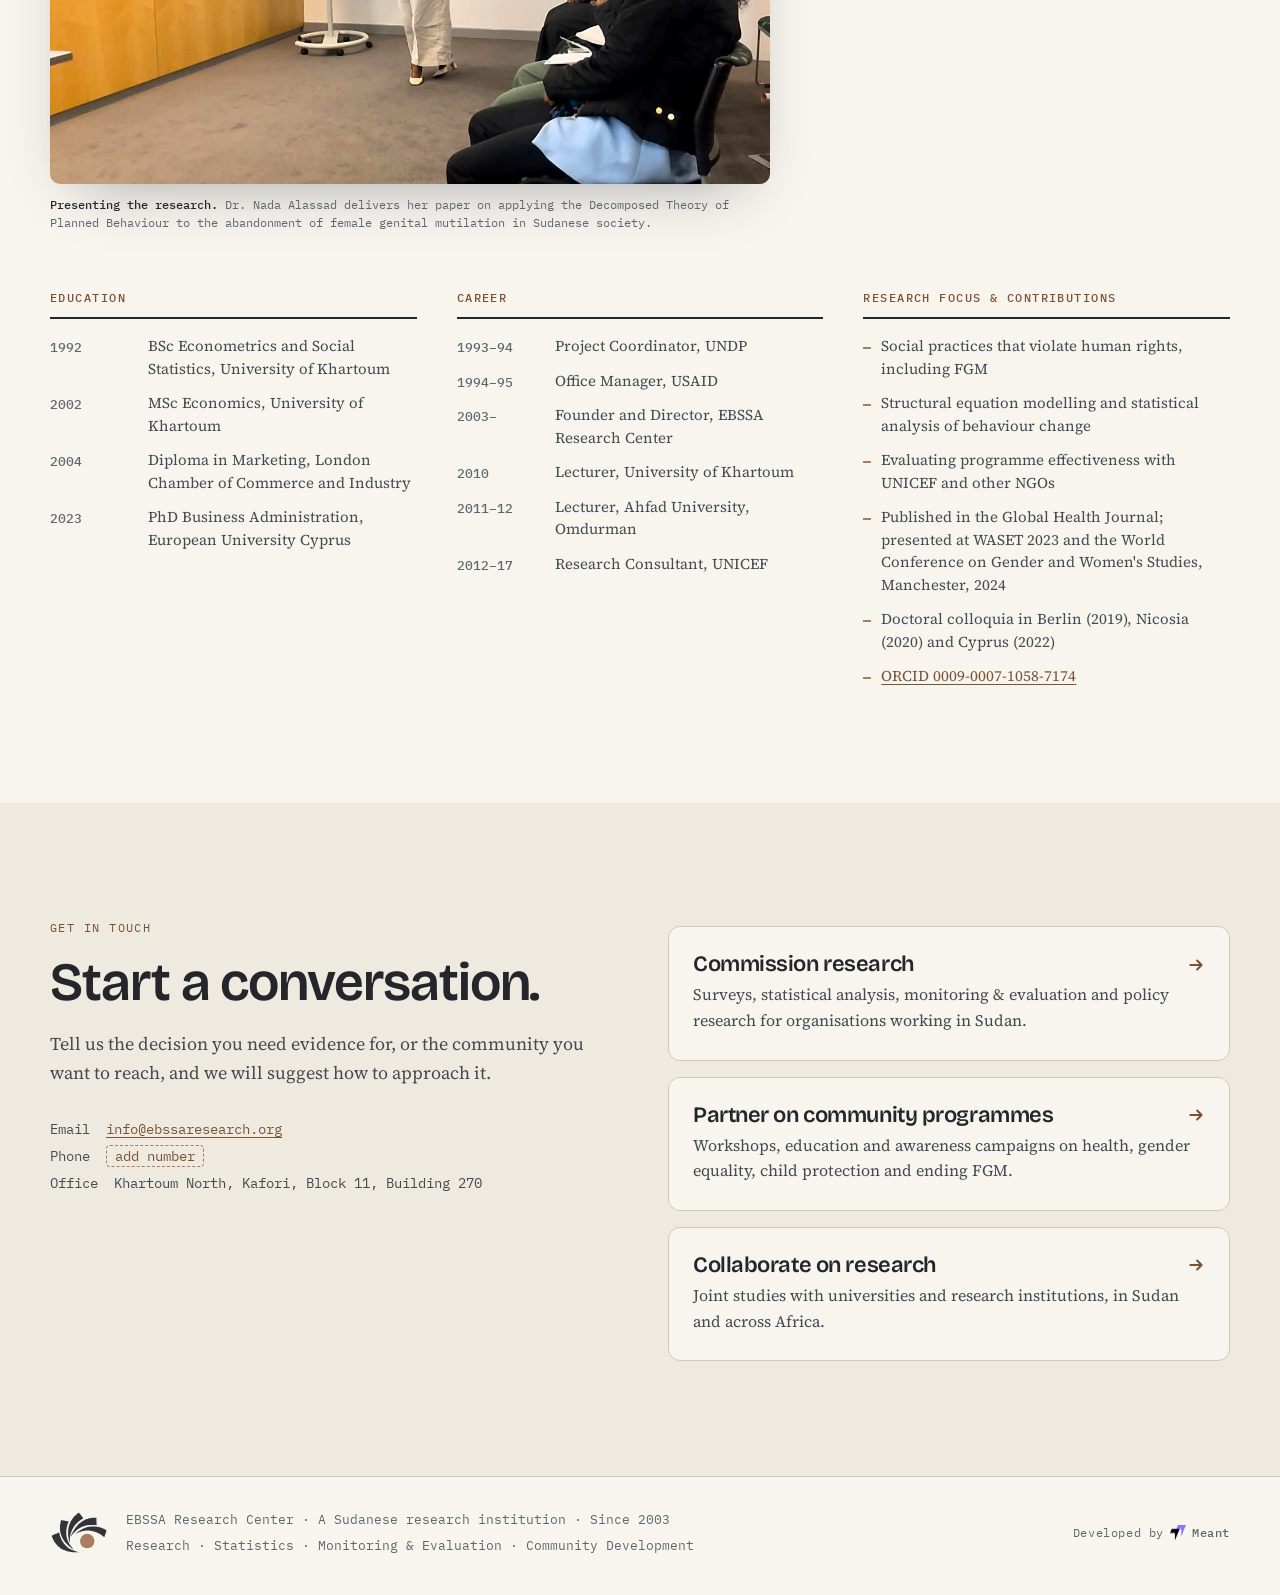
==== commit 923ce9bf: "Add Africa locator to the hero and a field map to "From the field" Hero: a small Africa mark paired " ====
--- a/index.html
+++ b/index.html
@@ -89,7 +89,7 @@
   <section class="hero">
     <div class="wrap">
       <div>
-        <p class="eyebrow">Sudan's first private research centre · independent since 2003</p>
+        <div class="dateline"><img class="loc-map" src="images/africa.svg" width="118" height="132" alt="Sudan shown within the African continent"><p class="eyebrow">Sudan's first private research centre · independent since 2003</p></div>
         <h1>Evidence, gathered <em>face to face</em> across Sudan.</h1>
         <p class="lede">EBSSA designs the surveys, runs the fieldwork and analyses the results that governments, UN agencies and NGOs rely on. What it finds goes back to the communities it came from.</p>
         <div class="cta">
@@ -336,6 +336,41 @@
       <div class="sec-head">
         <h2>From the field</h2>
         <p class="lede">Good data is collected face to face. EBSSA's enumerators work in the marketplaces, workshops and homes where daily life actually happens.</p>
+      </div>
+      <div class="fieldmap">
+        <div class="fm-map"><svg class="sudan-map" viewBox="0 0 520 450" xmlns="http://www.w3.org/2000/svg" role="img" aria-labelledby="mapttl-en">
+<title id="mapttl-en">Sudan, with the five places named in EBSSA's work</title>
+<defs><pattern id="dsp-en" width="5" height="5" patternTransform="rotate(45)" patternUnits="userSpaceOnUse">
+<line class="dsp-l" x1="0" y1="0" x2="0" y2="5"/></pattern></defs>
+<rect class="sea" x="0" y="0" width="520" height="450" rx="3"/>
+<path class="nbr" d="M375.8,720.5 281.4,721 267.7,723.4 254.6,735.3 251.4,731.2 243.8,732.8 248.1,688.3 254.7,676.3 255,666.7 294.8,629.8 292.5,623.1 278.9,617.6 282.4,605.8 279.6,599.9 284.2,588.9 282.2,586.4 288.5,579.4 293.8,577.5 303.6,580.7 311.2,576.9 321.5,585.3 327.5,579.7 347.5,574.2 362.5,577.8 377.1,563.6 382.9,575.8 391.2,580.6 391.6,595.2 405.7,615.5 408,638.3 402.7,652.7 393.1,658.9 376.9,685.2 375.8,720.5ZM377.1,563.6 362.5,577.8 347.5,574.2 327.5,579.7 321.5,585.3 311.2,576.9 303.6,580.7 291.7,577.5 282.2,586.4 243.2,552 233.3,559.3 218.2,555.9 209.1,561.3 202,560.4 180.9,541.7 173.9,531.9 170.6,518.8 151.7,508.1 145.6,496.4 147.2,491 115,466.6 112.1,462.6 112.8,455.1 102.5,444.9 85.8,439.9 82.1,427.6 93.3,422.1 101.3,395.4 110,379.9 114.3,378.9 133.6,376.9 135.3,384.1 157,405.2 169.5,401.4 193.5,402 198.5,410.3 222.2,410.5 226.3,402.5 241,397.2 245,388.3 256.8,381.9 279.3,398.4 291.2,397.1 328.6,357 326,338.3 318,329.4 337.7,329.1 337.2,322.6 351.3,322.6 347.8,341.2 349.7,367.1 373,383.8 374.8,393.5 372.3,404.3 378.4,405.5 379.4,429.2 375.1,436.3 355,436.8 346.7,453.1 373.9,464.5 378.9,473 398.5,489.7 407,513.8 415.7,524.6 377.1,563.6ZM603,177.7 604.9,174.9 608.3,177.6 608.2,181.8 600.5,178.8 596.7,174 598.8,169.2 603,177.7ZM880.3,85.1 799.4,106 776.1,121.2 761.3,144.2 758.2,154.8 750.2,160.5 745.4,160.7 737.5,151.8 703.4,153.3 692.1,150.3 657.1,155.8 642.5,150.9 636.3,156.1 636.9,176.5 627,186.8 610.5,155.4 594.1,142.6 577.8,119.4 562.5,87.5 542.4,73 532.2,69.7 518.5,52.7 508.9,25.6 509.8,4.1 491.4,-29 475.6,-42.6 465,-45.4 454.3,-60.9 456.4,-65.3 452.7,-75.1 395.8,-155.9 383.4,-158.4 380.8,-156.4 388.1,-195.3 418,-191.6 435.1,-212.2 453.7,-216.9 457.9,-227.1 466.2,-232.6 437.8,-261.1 488.7,-278.6 493.1,-282.7 525.1,-278.9 571.5,-256.1 645.8,-204.9 718.5,-205.1 726.6,-192 746.8,-194.3 759.2,-175.8 759.6,-170.6 772.2,-164.9 770.7,-163 777.9,-155.9 799.9,-142.4 796.1,-142.5 803.1,-131.9 802.5,-125.5 799.1,-125.4 817.5,-95.9 829.6,-82.2 842.7,-82.9 840.9,-75.6 848.1,-74.8 849.7,-68.5 880.7,-36.8 951.3,-36 953.1,-38.8 968.7,-19.1 959.6,44.6 880.3,85.1ZM-278.7,-251 -268.2,-254.7 -258.1,-265.6 -257.4,-286.3 -252.2,-292.5 -217.5,-310.8 -213.9,-333.8 -195.9,-322 -184.2,-319 -170.3,-321.1 -124.4,-300.9 -114.3,-270.9 -61,-251.7 -40.6,-234.9 -29.1,-229.6 -13.1,-235.4 -1.6,-249 -4.3,-274.9 -0.9,-283.4 8.7,-292.5 27.2,-301.9 36.5,-302.1 42.2,-306 56.3,-304.7 78.9,-294.8 78.8,-286.2 83.3,-282.5 104.7,-275.6 125.9,-273.2 130.7,-264.2 122.6,-254.8 124.6,-235.1 117.2,-221 123.3,-190.2 114.1,86.3 85.7,85.7 85.2,100.8 -131.7,-29.9 -182.8,-8.7 -201.3,-27.3 -241.6,-41.3 -251.3,-66.7 -272.7,-76.1 -280.8,-74.9 -287,-85 -288,-101.7 -300,-128.1 -297.4,-133.6 -286.7,-139.1 -284.4,-147.9 -286.2,-162.9 -279.7,-176.2 -276.2,-216.6 -284.6,-248.3 -278.7,-251ZM375.8,720.5 376.9,685.2 393.1,658.9 402.7,652.7 408.1,636.7 405.7,615.5 391.6,595.2 391.2,580.6 382.9,575.8 377.1,563.6 415.7,524.6 417.5,528.4 430.2,528.8 430.9,544.9 438.9,555 465.6,556.1 501.6,578.1 544.3,582.5 554.5,570.2 582.1,556.4 593.6,565.3 616,563.9 589.1,600.2 591.2,711.2 608.3,735.3 600.3,743.1 588.8,745.9 589.1,753.3 581.4,761.7 568.6,766.6 565.5,783.5 543.1,825.3 537.4,827 494.9,798.2 489.1,793 490.1,779.5 375.8,720.5ZM415.7,524.6 407,513.8 398.5,489.7 378.9,473 373.9,464.5 346.7,453.1 355,436.8 375.1,436.3 379.3,432.1 378.4,403.9 385.1,383.4 383.9,373.2 392.5,362.4 398.5,366.3 403.2,362.6 408,333.7 423.9,309 436.7,305.5 447.7,258.9 462.3,258 469,252.3 478.4,261.2 486.8,239.6 503.3,251.8 521.8,245 525.6,249.4 553.1,248.9 573.3,258.4 621.3,306 605.2,330.5 606.3,351.9 628.6,347.7 639.4,349.6 632.1,362.2 638.1,373.9 648.6,383.2 658.2,397.9 673.6,408.3 763.8,433.4 793.3,431.3 707,530.9 678.4,531.4 666.4,534.9 652.8,542 645,552.1 620.1,558.9 616,563.9 593.6,565.3 582.1,556.4 554.5,570.2 544.3,582.5 501.6,578.1 465.6,556.1 438.9,555 430.9,544.9 430.2,528.8 417.5,528.4 415.7,524.6ZM447.7,258.9 444.1,232.5 457.2,196.8 459.1,173.7 470.7,173.2 474.4,165.1 494.3,156.5 504,143.3 517.5,170.7 526.7,205.6 541.8,229.1 543.6,218.5 554.1,231.9 583,242.5 598,261.1 615.7,272.2 620.8,283.3 624.4,282.8 632.9,293.2 638.1,294.6 638.8,291.8 642.5,297.4 635.3,300.4 631,308.1 624.2,304.4 621.3,306 573.3,258.4 553.1,248.9 525.6,249.4 520.3,245.1 514.3,249.8 503.3,251.8 486.8,239.6 478.4,261.2 469,252.3 462.3,258 447.7,258.9ZM551.4,211.3 559,214.5 546.7,214.1 545.7,211.6 549.3,212 545.5,210.1 545.7,205.7 551.4,211.3ZM449.5,24.5 297,27.8 298.4,23.2 296,21.5 290.7,27.8 115.9,26.1 123.3,-190.2 117.2,-221 124.6,-235.1 122.6,-254.8 129.7,-263.3 136.6,-259.7 150,-262.6 185,-254.7 192.5,-249.6 217.9,-244.5 232.4,-237.8 254.9,-249.6 262.6,-250.5 267,-256.5 280.8,-259.8 271.4,-255.3 282.8,-256.7 284.9,-260.9 296.4,-256.7 305.9,-259.3 312.4,-253.3 306,-257.5 302.9,-251.8 311.7,-245.9 316.3,-249.2 314.6,-252 324.8,-245.4 352.5,-247.7 366.2,-253.8 386.8,-199 382.5,-192.6 374.9,-154.8 370.3,-147.1 357.7,-155.3 343.5,-170.7 324.5,-212.6 319.2,-202.2 334.2,-170.4 352.1,-150.7 352.4,-142 360.8,-129.5 364.2,-113.4 400,-48.8 416.9,-33.1 410.2,-32.3 409.3,-28 415.6,-3.1 430.8,6 449.5,24.5ZM279.7,935.4 223.1,944 222.2,952.9 207.9,965.8 215,983.7 215.3,1008.5 206.8,1032.4 210.6,1042.1 228.3,1057.9 241.1,1060 241.8,1054.4 250.5,1052.3 249.9,1089.9 243.2,1084.3 229.8,1088.6 212.7,1072.2 208.5,1062.8 181.8,1053.2 170.3,1035 160.2,1046.3 135.9,1043.9 115.3,1035.8 113.4,1023.7 85.7,1029.3 85.3,1020.9 73.1,1013.1 69.1,1017.2 30.4,1017.8 21.9,1021.7 18.7,1012.7 22.6,1006.9 21.5,994.1 7.2,970.4 9.8,947.5 5.8,906.4 -29.9,904.4 -30.5,893.8 -52.3,895.1 -62.8,899.5 -68.3,923.8 -92,922.2 -108.8,926.7 -121.8,926 -140.1,900.3 -147.5,880.9 -149,867.3 -157.1,859 -260.9,852.4 -275.7,856.7 -284.8,848.8 -276,847.4 -277.6,828.5 -266.2,819 -256.9,815.5 -248.5,823 -241.1,819.8 -239.3,811.9 -232.6,813.1 -219.9,808.2 -217.2,812.8 -219.7,816.8 -218.4,824.3 -209.4,826.2 -170.4,794.5 -163.4,772.7 -163.2,747 -153.3,737.3 -142.8,719.2 -116.1,700 -105.2,623.2 -87.7,584.9 -88.7,556 -73.2,537.5 -65.4,532.4 -54.4,531.3 -38.4,540.7 -28.6,552.2 27.5,563.9 41.1,546.5 57.8,548.7 85.1,539.4 107.6,540.6 121.6,530.5 160.7,538.6 169.6,534.6 178.3,537.4 202,560.4 209.1,561.3 218.2,555.9 233.3,559.3 240.7,552.7 247,553.5 262.6,571.7 283.9,587.2 279.6,599.9 282.6,604.4 278.9,617.6 286,619.1 295.5,626.8 285.4,640.7 255,666.7 254.7,676.3 248.1,688.3 243.8,732.8 232.2,742.7 230.2,756.9 221.8,764.4 233,782.6 232.6,805.8 238.5,824.2 236.1,837.6 244.7,862.1 240.8,871.1 242.7,879.7 247.9,888.7 263.2,901.2 279.7,935.4ZM85.2,100.8 81.4,215 56.3,214.8 51.1,219.8 50.7,231 42.7,244.1 34.1,249 38.3,260.9 25.3,271.4 28.4,285.8 16,301.7 18.9,305.2 31.4,306.2 34.4,324.2 37.5,326.7 37.5,339.1 47.1,346.5 44.9,359.3 34.1,356.7 12.4,366.6 9.4,377.2 -18.4,403 -31.4,410.9 -72.9,414.9 -75.1,417.9 -68.6,423.6 -85.5,441.4 -112.8,442 -139.1,453.8 -145.8,443.8 -151,449.1 -163.8,453.7 -177.9,452.4 -175.5,444.5 -187.4,420.4 -218.7,386.9 -219.3,383.7 -211,375.5 -169.4,377.3 -180,366 -183.8,356.9 -186,342.5 -183.3,320.4 -189,300 -199.2,283.4 -210.7,280.9 -222.7,260.9 -225.8,239.9 -196.3,200.2 -162,167.3 -147.7,76.9 -140.2,63.9 -149.8,51.4 -148.7,44.8 -159.1,26.7 -160.6,-18.4 -131.7,-29.9 85.2,100.8ZM81.7,428.5 85.8,439.9 102.5,444.9 112.8,455.1 112.1,462.6 115,466.6 147.2,491 145.6,496.4 151.7,508.1 170.6,518.8 178.3,537.4 168.3,534.5 160.7,538.6 121.6,530.5 107.6,540.6 85.1,539.4 57.8,548.7 41.1,546.5 27.5,563.9 -28.6,552.2 -38.4,540.7 -50.8,532.4 -60,530.9 -73.2,537.5 -87.9,553.4 -88,579.6 -92,575.1 -101.5,578.4 -121.6,571.8 -148.2,576 -153,596.2 -162,612.8 -165.2,593.3 -192.5,564 -194,550 -203.7,539.8 -208,518.9 -205.7,501.3 -210.7,494.2 -201.6,488.9 -186.5,461.6 -177.9,452.4 -163.8,453.7 -151,449.1 -145.8,443.8 -139.1,453.8 -112.8,442 -85.5,441.4 -68.6,423.6 -74.9,416.3 -67.2,412.8 -31.4,410.9 -22.7,406 9.4,377.2 10.4,368.6 20.6,361.5 34.1,356.7 44.9,359.3 67.4,393.1 66.4,407.7 61.7,414.4 63.6,423.5 81.7,428.5Z"/>
+<path class="land" d="M378.4,405.5 372.8,405.6 372.3,404.3 372.9,397.9 374.8,393.5 374.6,387.7 373,383.8 356.9,369.9 349.7,367.1 350.9,364 347.8,341.2 349.2,338.5 349.5,331 351.3,322.6 337.2,322.6 337.7,329.1 318,329.4 326,338.3 326.1,350.2 328.6,357 314.2,370 311.9,375.6 306,383.4 293.3,396.2 291.2,397.1 279.3,398.4 270.9,390.9 256.8,381.9 245,388.3 244.9,392.6 241,397.2 234.1,398.7 226.3,402.5 222.1,406.5 222.2,410.5 198.5,410.3 193.5,402 169.5,401.4 157,405.2 153.8,403.9 142.6,390.4 135.3,384.1 133.6,376.9 131.8,376.5 110,379.9 108.7,381.6 107.9,387.1 101.3,395.4 101.1,402.9 97.8,407 96.9,413.3 93.9,418.4 93.3,422.1 83.7,425.4 81.7,428.5 67.7,426.1 63.6,423.5 64.1,419.6 62.2,418.1 61.7,414.4 65.6,410 66.4,407.7 67.4,393.1 57.9,375.8 47.8,364.5 44.9,359.3 47.4,351.1 47.1,346.5 44.9,344.7 43,344.4 37.5,339.1 36.5,336.3 37.5,326.7 37.1,325.4 34.4,324.2 32.3,312.2 33.1,309.7 31.4,306.2 27.9,304.6 18.9,305.2 17.5,304.5 16,301.7 18.6,295.4 21.2,292.1 26.2,289.2 28.4,285.8 28.3,281.5 25.2,273.5 25.3,271.4 27.3,268.1 38.3,260.9 35.8,257.1 34.1,249 36.7,246.6 42.7,244.1 43,240.2 45.6,235.8 50.7,231 52,226.5 51.1,219.8 56.3,214.8 70.8,213.9 81.4,215 85.7,85.7 114.1,86.3 115.9,26.1 201.6,27.6 290.7,27.8 292.1,27.6 294.8,22 296,21.5 297.8,21.8 298.4,23.2 297,27.8 449.5,24.5 451.6,36.9 456.2,44.6 461.5,51 461.6,53.1 458.5,51.2 458.4,54.9 461.3,67.7 460.4,72.6 460.9,80.9 463.3,90.8 463.1,97.1 466.9,111.8 470.4,119.9 474.2,122.9 477.9,123.5 483.6,127.4 492,136.4 494.3,135.2 495.8,137.2 502.9,141.3 504,143.3 498.9,149 497.6,152.3 494.3,156.5 481,160.8 474.4,165.1 470.7,173.2 459.1,173.7 458.5,181.5 456.1,186.9 457.2,196.8 446.8,228.8 444.1,232.5 447.7,258.9 445.6,267.1 445.8,271.5 444.3,278.1 439.4,289 438,294.4 437.2,304.6 436.7,305.5 428.3,307 423.9,309 412,329.4 408,333.7 403.8,350.2 403.2,362.6 398.5,366.3 392.5,362.4 388.4,365.3 385.8,369.2 383.9,373.2 385.1,383.4 380.7,393.6 378.4,405.5Z"/>
+<path class="disputed" d="M193.9,402.2 191.9,397.7 192,385.1 226.7,385.4 226.6,402.7 222.4,406.3 221.8,407.5 222.2,410.6 198.4,410.2 196.9,408.6 193.9,402.2ZM449.9,24.6 371.4,26.7 373,20.8 387.9,17.2 394.7,0.2 402.2,2.1 413.3,-8.8 415.6,-2.6 417.5,-0.8 416.3,-2.7 417.3,-2.4 418.2,0.3 420,2.3 423.5,4.2 427.7,4.7 430.7,5.9 432.6,7.8 433.3,10.1 436.6,12 437,14.1 440.5,15.8 444.9,19.5 446.8,19.6 447.9,21.2 450.1,22.4 449.9,24.6ZM443,16.4 443.3,17.3 442.5,17.1 442.6,16.3 443,16.4ZM430,4.8 430,5.4 429.1,4.4 430,4.8ZM426,2.9 425.5,3.4 425.3,2.9 426.1,2 426,2.9ZM430.5,1.1 429.7,1.2 430.3,1.1 430.1,0.5 430.5,1.1ZM346,27.2 371.4,26.7 369.2,33.7 356.8,35.6 346,27.2Z" fill="url(#dsp-en)"/>
+<g class="rivers" fill="none">
+<path class="riv riv-minor" d="M429.6,238.8 429,241 429.1,248.4M418.9,206.9 411.9,197.6 409.5,193.7 409.4,191.9 399.9,178.2 399.6,176.5 394.4,173 384.3,167.8 378.6,163.9 377.4,161.2 375.5,159.3 370.5,156.6M418.9,206.8 420,215.5 423.1,222.9 428.7,231.8 430.3,235.5 430.6,236.9 429.6,238.8"/>
+<path class="riv" d="M337.8,-13 336.2,-9.2 331.5,-3.2 328.9,0.9 328.7,3 327,5 324.3,7.1 321.8,7.7 319.1,5.8 316.4,5.3 313.8,6.4 311.6,8.5 309.7,11.7 300,20 296,24.8 295,28.2 292.7,32.3 287.4,39.5M329.2,219.6 330.4,207.3 333,200.8 337.5,195.8 341.6,193.1 345.4,192.5 348.4,191.2 350.6,189.3 354,187.5 358.6,185.8 361.9,183.2 363.9,179.5 364.6,176.9 364,175.4 364,173.3 364.7,170.4 366.6,166.3 369.8,161.1 371,153.7 370,144.2 368.7,139.1 367.1,138.3 363.4,133.8 362.3,130.9 362,127.6 361.1,125.8 359.5,125.3 358.8,122.1 358.9,116.1 357.8,112.2 355.6,110.3 354.2,108.2 353.1,104.8 346.2,102.5 342.8,102.3 340.5,103.4 337.7,106.2 334.3,110.6 331.6,113 329.5,113.3 327.3,115.4 325,119.3 322.7,121.3 320.5,121.3 318.4,122.1 316.1,123.7 315.1,125.8 315.3,128.3 314.2,130 311.8,130.8 308.4,134.7 303.9,141.6 299.1,146.1 294,148 289.7,148.4 286.1,147.4 282.9,145.9 280,143.9 278.1,140.7 277.3,136.5 276.1,133.4 274.4,131.5 271.4,124.5 270.6,118.7 270.7,111 269.8,104.1 266.7,94.6 266.6,93.5 267.3,92.4 271,90.7 273.1,89.1 273.6,87.6 273.5,81.6 272.9,79.3 272,78.2 270.6,77.5 268.7,77.3 267.1,75.5 265.8,72.2 265.7,69.5 266.7,67.5 267.2,64.8 268,63.8 271.2,62.8 273,60.9 273.5,58.4 274.6,56.6 276.1,55.6 276.8,54.3 276.5,52.6 278.3,50.4 282.2,47.7 284.1,45.8 283.9,44.7 284.7,43 287.4,39.5"/>
+<path class="riv" d="M386.3,335.2 387.3,339.5 390.3,343.2 398.4,349.7M416.1,383.8 414.1,376.1 412.6,372.9 409.7,371.3 410.5,359.2 409.8,354.2 407.9,352.3 404.8,351 398.4,349.7M386.3,335.2 384.6,327.2 384.3,322.8 384.9,319.4 383.7,316.5 380.6,314.3 379.4,312.6 379.9,311.5 379.2,306.7 378.1,304.5 376.5,302.7 374.6,301.6 372.4,290.9 371.1,289.6 369.3,288.9 366.8,288.6 365.3,287.3 364.7,284.7 363.7,282.8 362.3,281.5 362,280.1 362.7,278.6 362.5,277.4 361.8,276.6 362.4,274.8 361.6,273.4 362.5,272 362.1,270.5 362.6,268.2 363.9,265.3 361.1,258.2 354.3,247.1 350.5,239.9 349.8,236.6 348.1,233.7 345.6,231.2 342.7,229.5 339.6,228.4 336.4,225.9 333.3,222 331.1,220 329.2,219.6"/>
+<path class="riv" d="M290.3,407.3 296.9,409.3 300.1,409.6 302.1,409 303.9,406.9 305.7,403.3 308.8,400.4 313.4,398.2 317.4,395 321,391 323.3,387.8 324.2,385.5 324.3,382.5 323.5,378.8 322.2,376.8 320.4,376.5 319.4,375.8 319.4,374.6 323.3,370.1 331.3,362.5 335.2,356.5 335.1,352.4 336,347.1 337.8,340.8 338.5,335.6 337.4,323.6 337.7,319.3 338.9,314.6 339,309.7 338.2,304.5 338.2,301 339.1,299 337.7,295.6 334.2,290.8 332.7,286.4 333.2,282.3 332.7,279.9 331.2,279.2 330.1,278 329.6,276.2 326.4,272.5 324,268.1 321.3,261.1 320.3,255.1 321,249.9 322.8,245.4 325.9,241.8 327.9,234.9 329.2,219.6"/>
+</g>
+<circle class="m-halo" cx="331.3" cy="223.6" r="15"/>
+<circle class="m-pin m-pin-hq" cx="331.3" cy="223.6" r="9.5"/><text class="m-num" x="331.3" y="223.6">1</text>
+<circle class="m-pin" cx="385.7" cy="335.0" r="9.5"/><text class="m-num" x="385.7" y="335.0">2</text>
+<circle class="m-pin" cx="363.0" cy="282.2" r="9.5"/><text class="m-num" x="363.0" y="282.2">3</text>
+<circle class="m-pin" cx="263.1" cy="294.1" r="9.5"/><text class="m-num" x="263.1" y="294.1">4</text>
+<circle class="m-area" cx="106.0" cy="257.1" r="19"/>
+<circle class="m-pin" cx="106.0" cy="257.1" r="9.5"/><text class="m-num" x="106.0" y="257.1">5</text>
+</svg></div>
+        <div class="fm-key">
+          <p class="label">Where the work has taken us</p>
+          <ol class="fm-list">
+            <li><b>Khartoum</b><span>Base of the Center, and the anchor for the five-year Saleema evaluation carried out with UNICEF and the National Council for Child Welfare.</span></li>
+            <li><b>Damazin</b><span>A rapid survey measuring how common female genital mutilation was, what sustained it, and how ready the community was for its elimination. 2011.</span></li>
+            <li><b>Sennar</b><span>Survey design and face-to-face data collection, among the Center's earliest large field operations. 2006.</span></li>
+            <li><b>North Kordofan</b><span>A joint Saleema workshop with the State Ministry of Health and Social Welfare and the Council for Child Welfare.</span></li>
+            <li><b>Darfur</b><span>Focus group discussions on how communities perceived the programmes working to eliminate female genital mutilation, jointly with UNICEF.</span></li>
+          </ol>
+          <p class="fm-note">Hatched areas are disputed or not yet determined. Boundaries follow UN cartographic practice and imply no endorsement.</p>
+        </div>
       </div>
       <div class="grid">
         <figure class="figure">
--- a/styles.css
+++ b/styles.css
@@ -49,6 +49,9 @@
   /* ---------- hero ---------- */
   .hero{padding-block:clamp(48px,6vw,88px) 0}
   .hero .wrap{display:grid;grid-template-columns:minmax(0,13fr) minmax(0,10fr);gap:52px;align-items:center}
+  .hero .dateline{display:flex;align-items:center;gap:18px;margin-bottom:26px}
+  .hero .dateline .loc-map{height:112px;width:auto;flex:none}
+  .hero .dateline .eyebrow{margin:0;max-width:30ch}
   .hero h1{font-size:clamp(44px,6.4vw,92px);font-weight:700;font-variation-settings:"opsz" 96;margin-bottom:26px}
   .hero h1 em{font-style:normal;color:var(--copper-ink)}
   .hero .cta{display:flex;gap:14px;flex-wrap:wrap;margin-top:34px}
@@ -168,6 +171,38 @@
   /* ---------- field ---------- */
   .field .grid{display:grid;grid-template-columns:minmax(0,7fr) minmax(0,5fr);gap:28px;align-items:start}
   .field .figure img{aspect-ratio:auto;border-radius:6px;box-shadow:none}
+
+  /* ---- field map ------------------------------------------------------ */
+  .fieldmap{display:grid;grid-template-columns:minmax(0,7fr) minmax(0,5fr);gap:40px;
+    align-items:center;margin-bottom:44px;padding-bottom:40px;border-bottom:1px solid var(--line)}
+  .fm-map{margin:0}
+  .sudan-map{display:block;width:100%;height:auto}
+  .sudan-map .sea     {fill:#E7EDF0}
+  .sudan-map .nbr     {fill:var(--paper-2);stroke:var(--line);stroke-width:.8;stroke-linejoin:round}
+  .sudan-map .land    {fill:var(--paper);stroke:var(--ink);stroke-width:1.4;stroke-linejoin:round}
+  .sudan-map .disputed{stroke:var(--line);stroke-width:.7}
+  .sudan-map .dsp-l   {stroke:var(--copper);stroke-width:1.1;opacity:.5}
+  .sudan-map .riv     {stroke:#8FA8B8;stroke-width:1.6;stroke-linecap:round;stroke-linejoin:round}
+  .sudan-map .riv-minor{stroke-width:1;opacity:.55}
+  .sudan-map .m-pin   {fill:var(--copper)}
+  .sudan-map .m-pin-hq{fill:var(--copper-ink)}
+  .sudan-map .m-halo  {fill:none;stroke:var(--copper-ink);stroke-width:1.2;opacity:.4}
+  .sudan-map .m-area  {fill:var(--copper);opacity:.14;stroke:var(--copper);stroke-width:1;stroke-dasharray:3 3}
+  .sudan-map .m-num   {font-family:var(--mono);font-size:11px;font-weight:500;fill:var(--paper);
+    text-anchor:middle;dominant-baseline:central}
+  .fm-key .label{font-family:var(--mono);font-size:12px;letter-spacing:.12em;
+    text-transform:uppercase;color:var(--mute);margin:0}
+  .fm-list{list-style:none;counter-reset:fm;margin:14px 0 0;padding:0}
+  .fm-list li{counter-increment:fm;display:grid;grid-template-columns:24px 1fr;
+    column-gap:12px;row-gap:2px;padding:11px 0;border-top:1px solid var(--line)}
+  .fm-list li:first-child{border-top:0}
+  .fm-list li::before{content:counter(fm);grid-row:1 / span 2;
+    width:22px;height:22px;border-radius:50%;background:var(--copper);color:var(--paper);
+    font-family:var(--mono);font-size:11px;font-weight:500;display:grid;place-items:center;margin-top:1px}
+  .fm-list li:first-child::before{background:var(--copper-ink)}
+  .fm-list b{font-size:16px;font-weight:600}
+  .fm-list span{color:var(--ink-2);font-size:14.5px;line-height:1.55}
+  .fm-note{color:var(--mute);font-size:12.5px;line-height:1.5;margin-top:16px}
   .field .note{background:var(--copper-soft);border-radius:6px;padding:28px;margin-top:28px}
   .field .note h3{font-size:22px;margin-bottom:10px}
   .field .note p{color:var(--ink-2);font-size:16px}
@@ -363,6 +398,11 @@
 
     .quote{margin-top:40px}
     .field .note{padding:20px;margin-top:20px}
+    .hero .dateline{gap:13px;margin-bottom:20px}
+    .hero .dateline .loc-map{height:86px}
+    .fieldmap{grid-template-columns:1fr;gap:24px;margin-bottom:32px;padding-bottom:28px}
+    .fm-list li{padding:9px 0}
+    .fm-list span{font-size:14px}
     .path{padding:20px 18px}
     .paths{gap:12px}
 
@@ -419,6 +459,9 @@
   [dir="rtl"] .svc .out{font-size:14px}
   [dir="rtl"] .svc .out b{font-size:12px}
   [dir="rtl"] .domains p,[dir="rtl"] .field .note p,[dir="rtl"] .path p{font-size:17.5px}
+  [dir="rtl"] .fm-list li::before{content:counter(fm, arabic-indic)}
+  [dir="rtl"] .fm-list span{font-size:16px}
+  [dir="rtl"] .fm-note{font-size:14px}
   [dir="rtl"] .process p,[dir="rtl"] .cv li{font-size:16.5px}
   [dir="rtl"] .process .n{font-size:13px}
   [dir="rtl"] .topics li{font-size:16px}
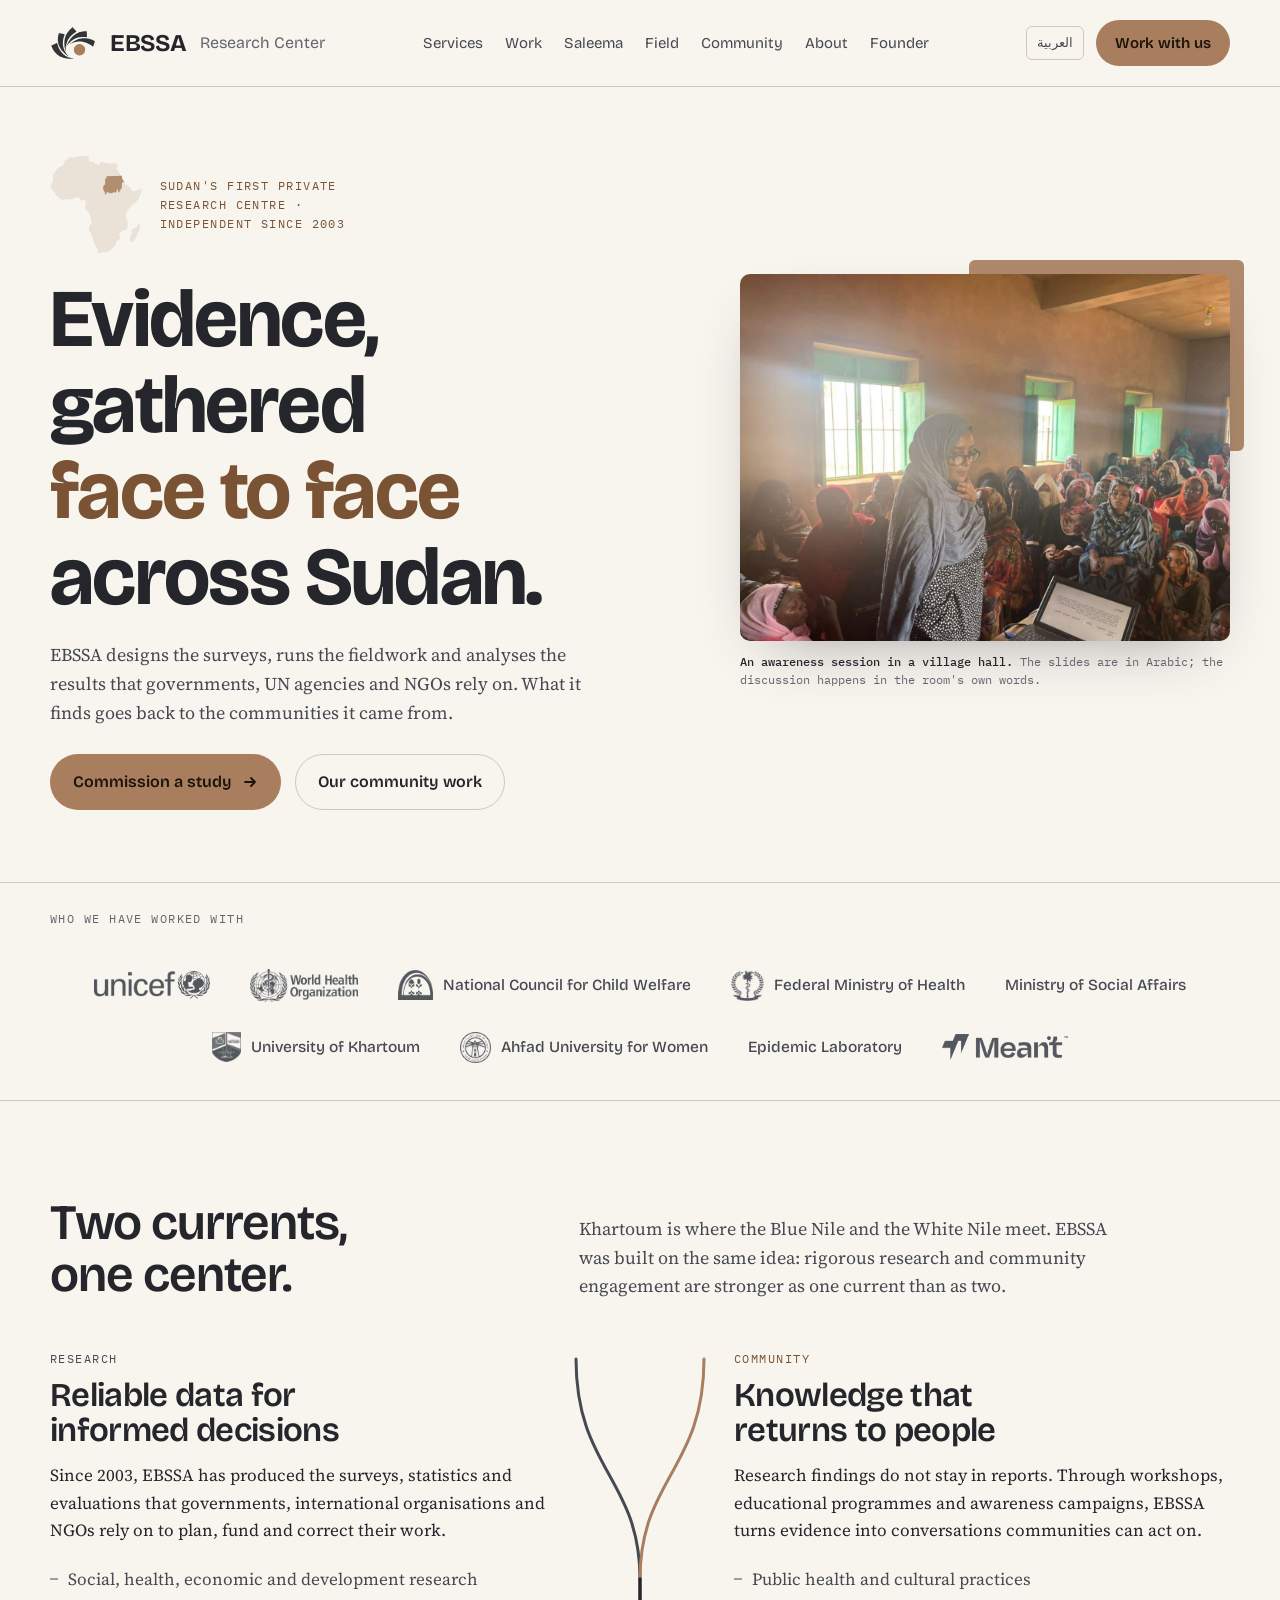
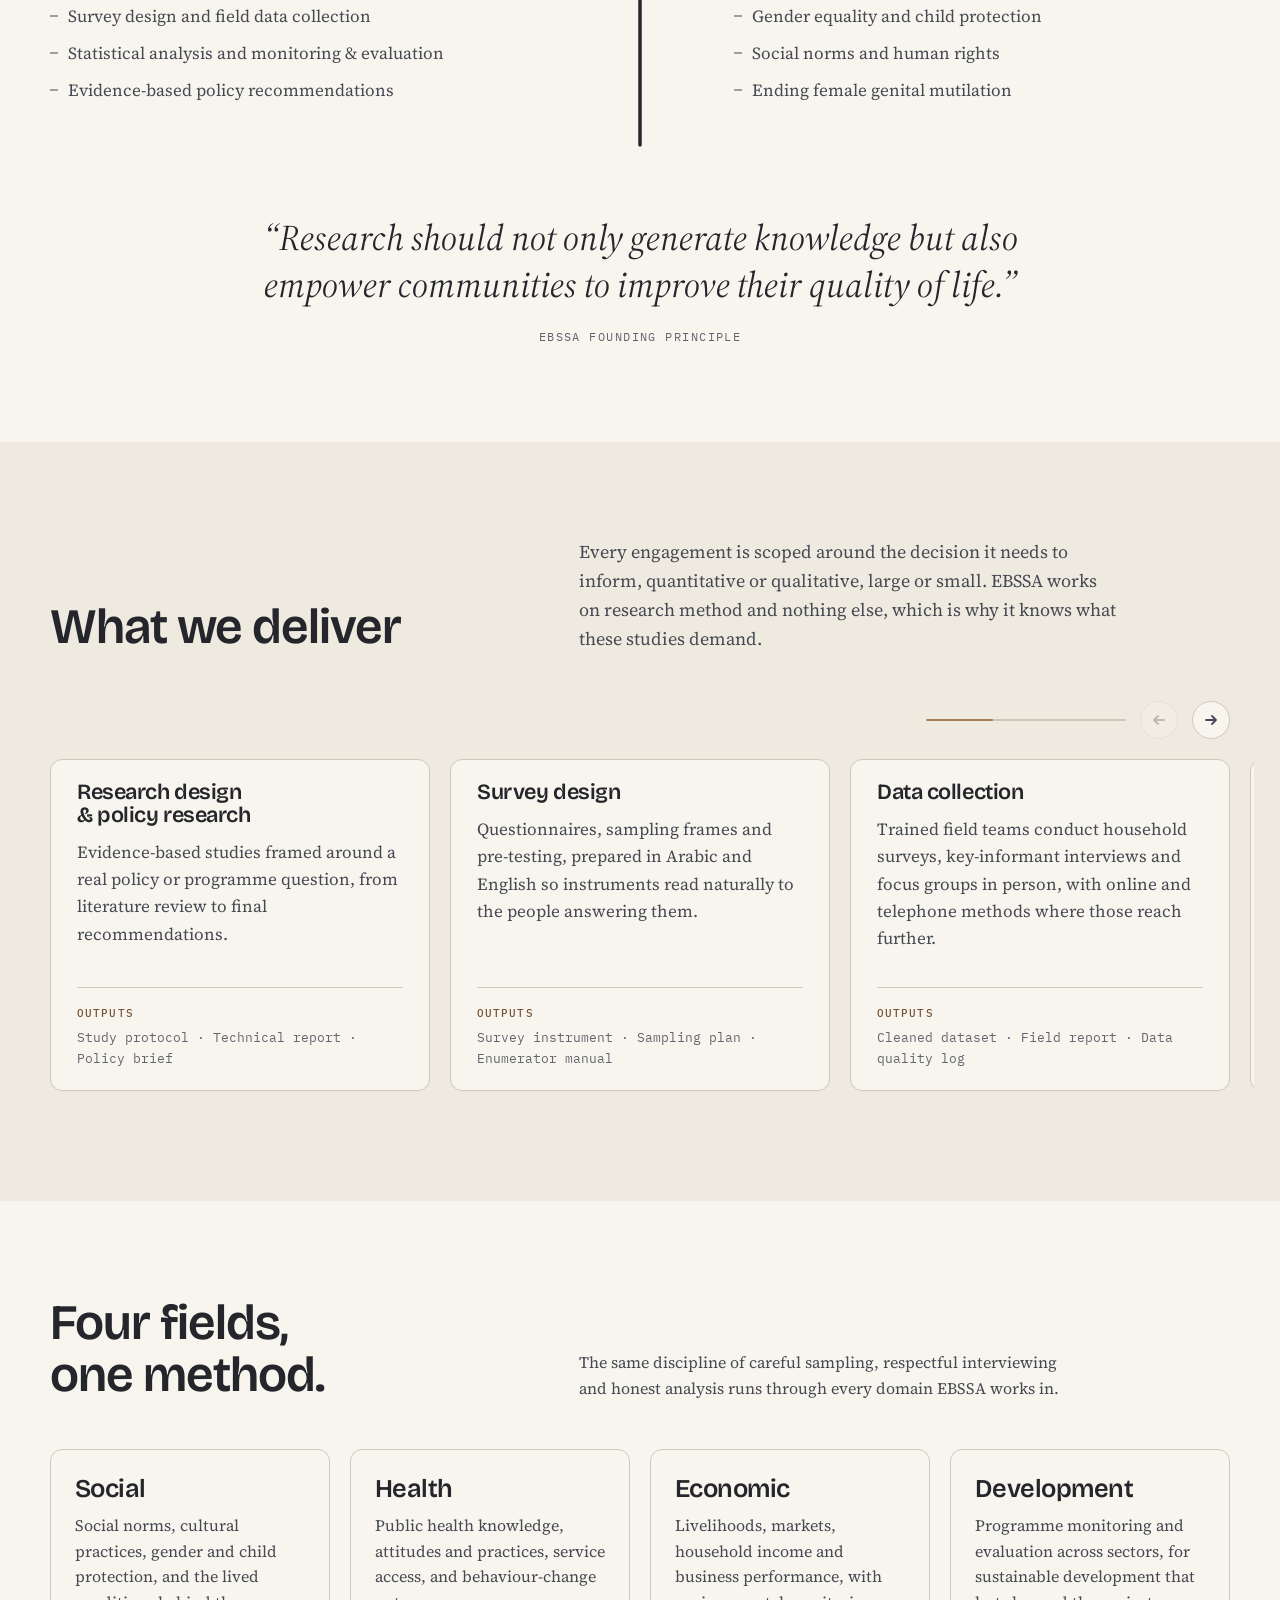
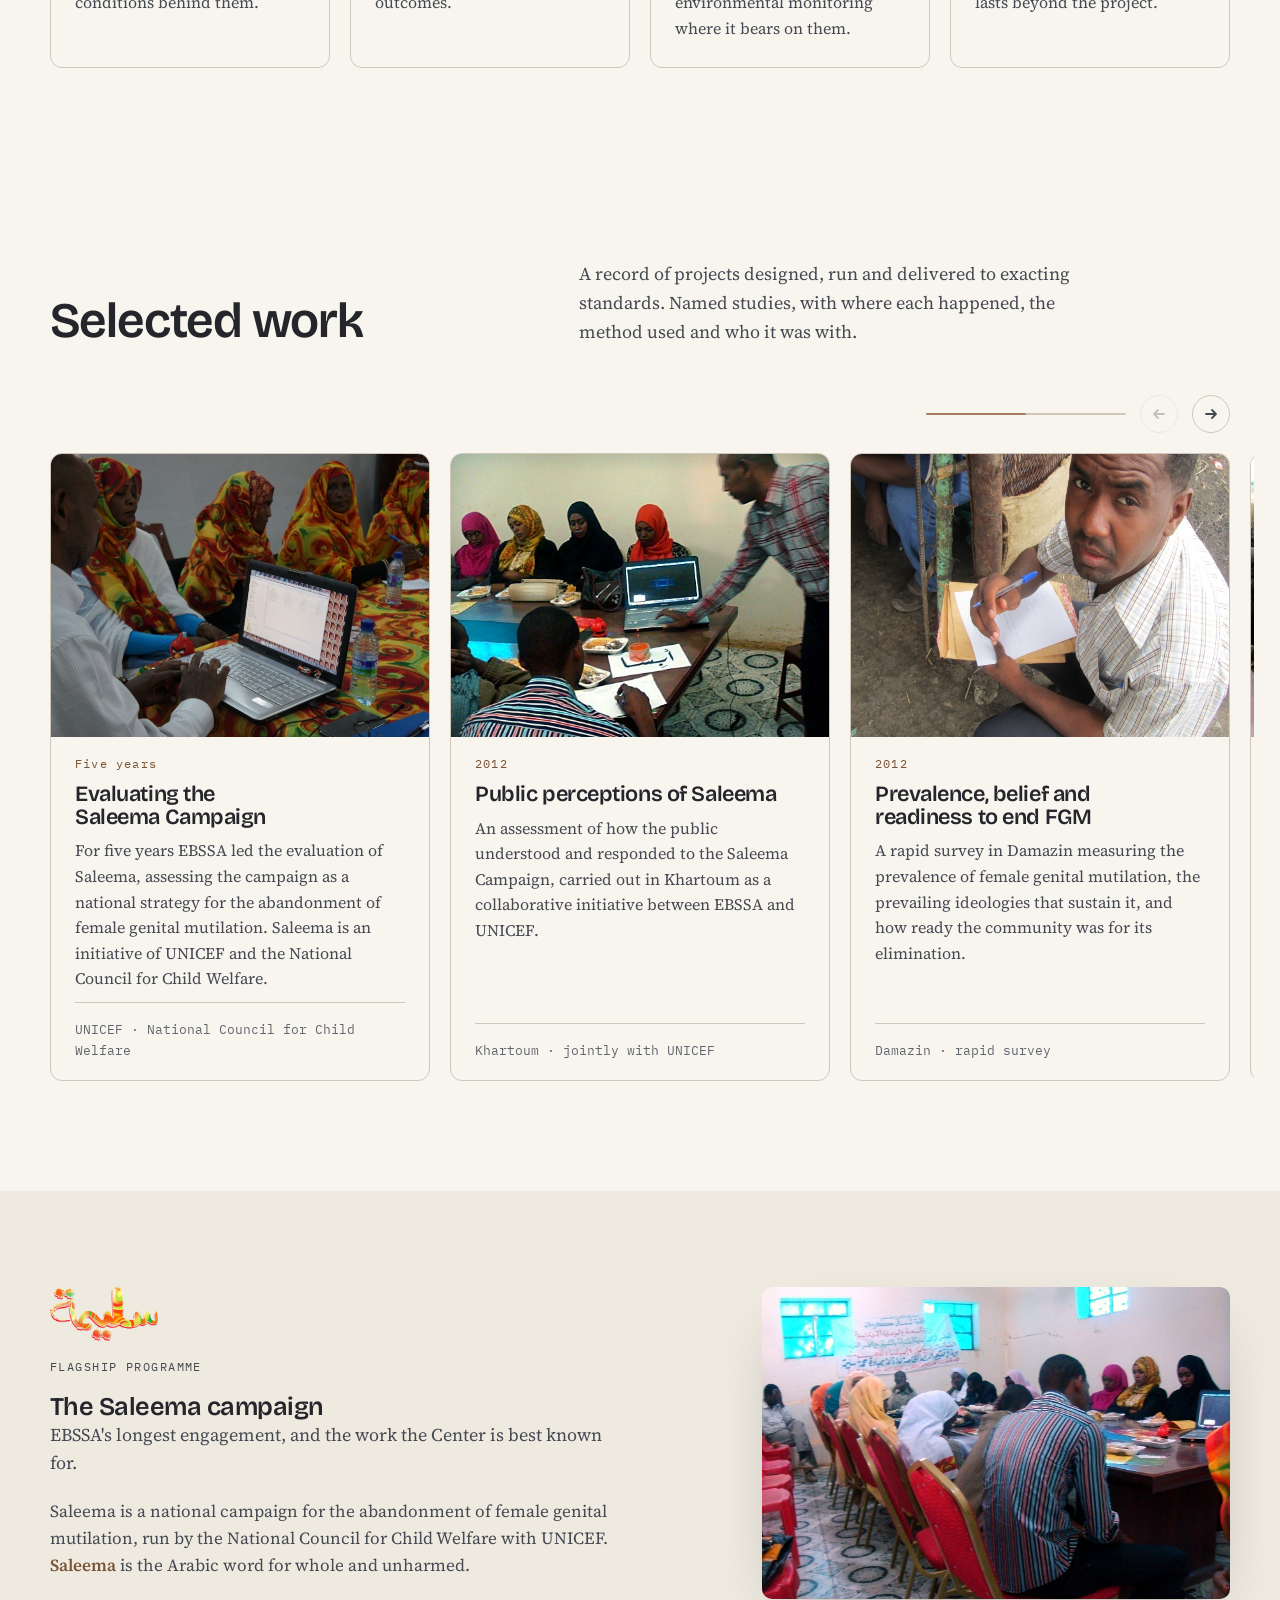
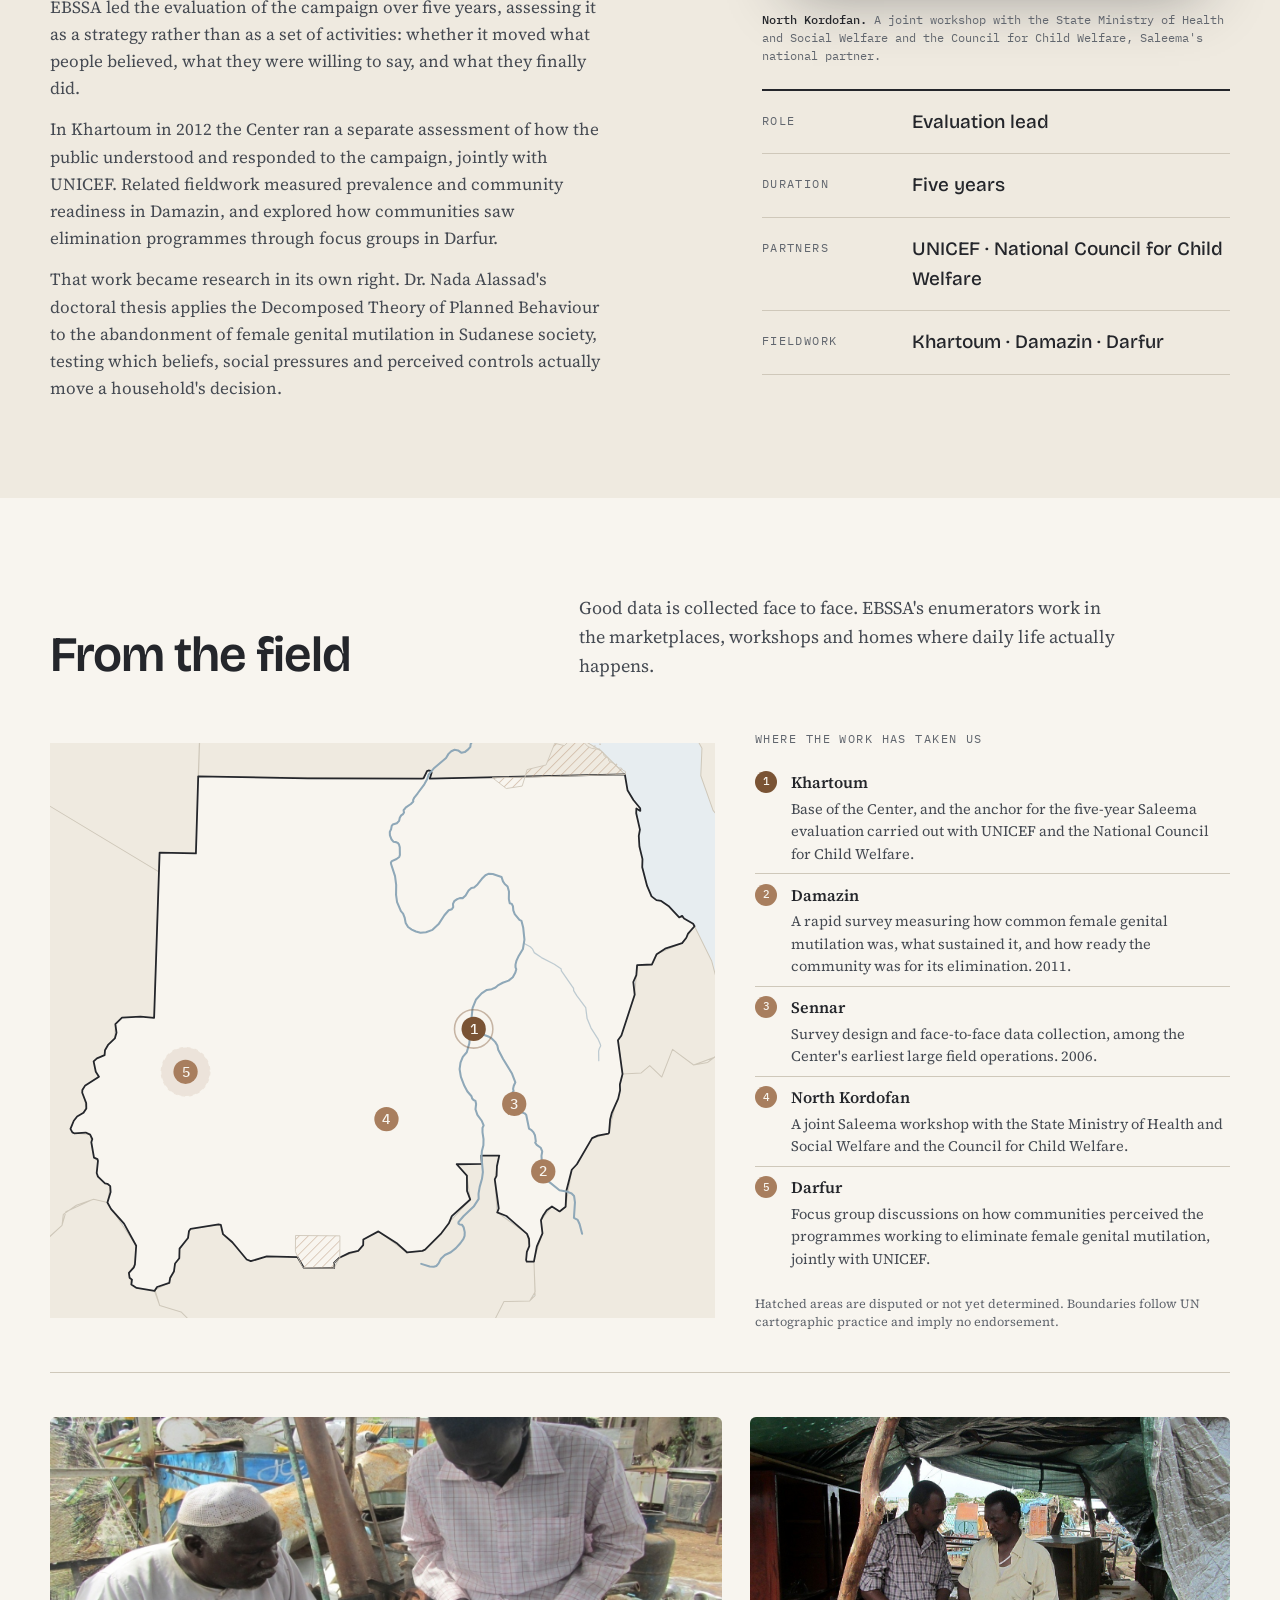
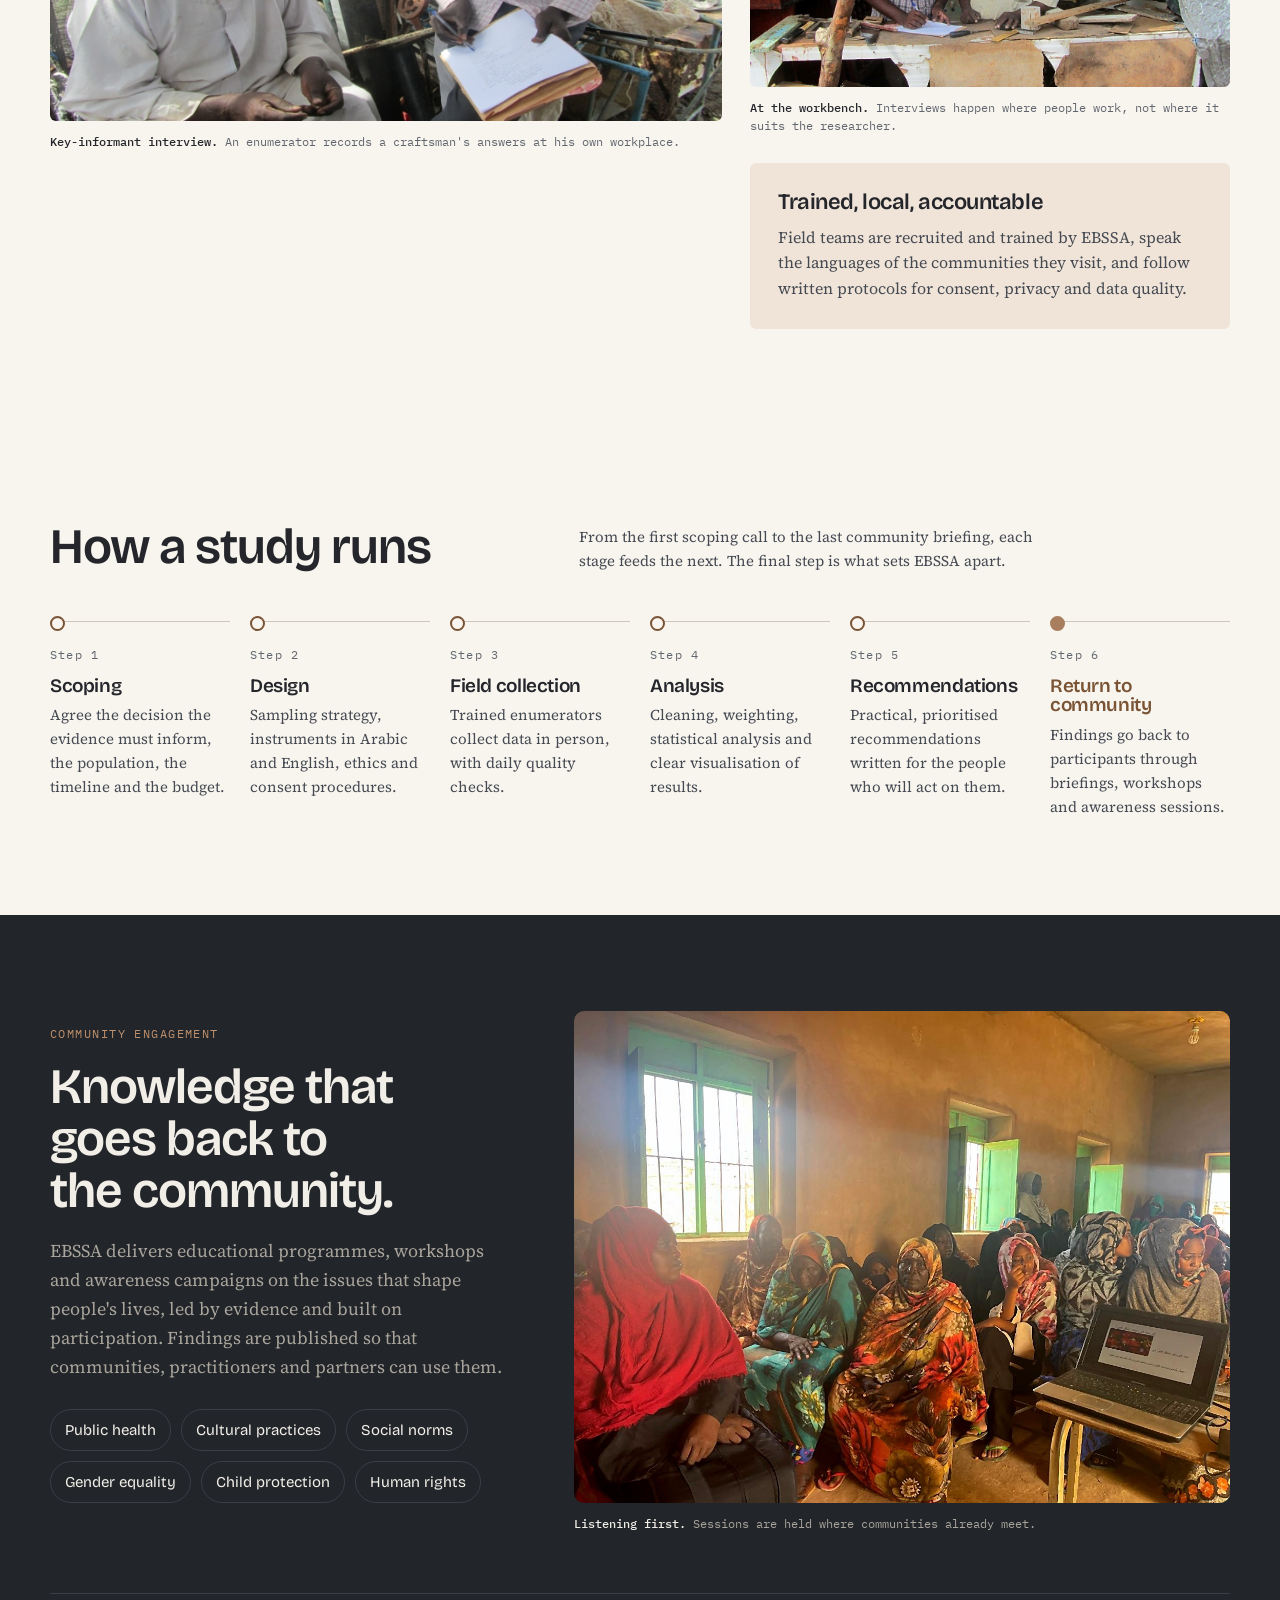
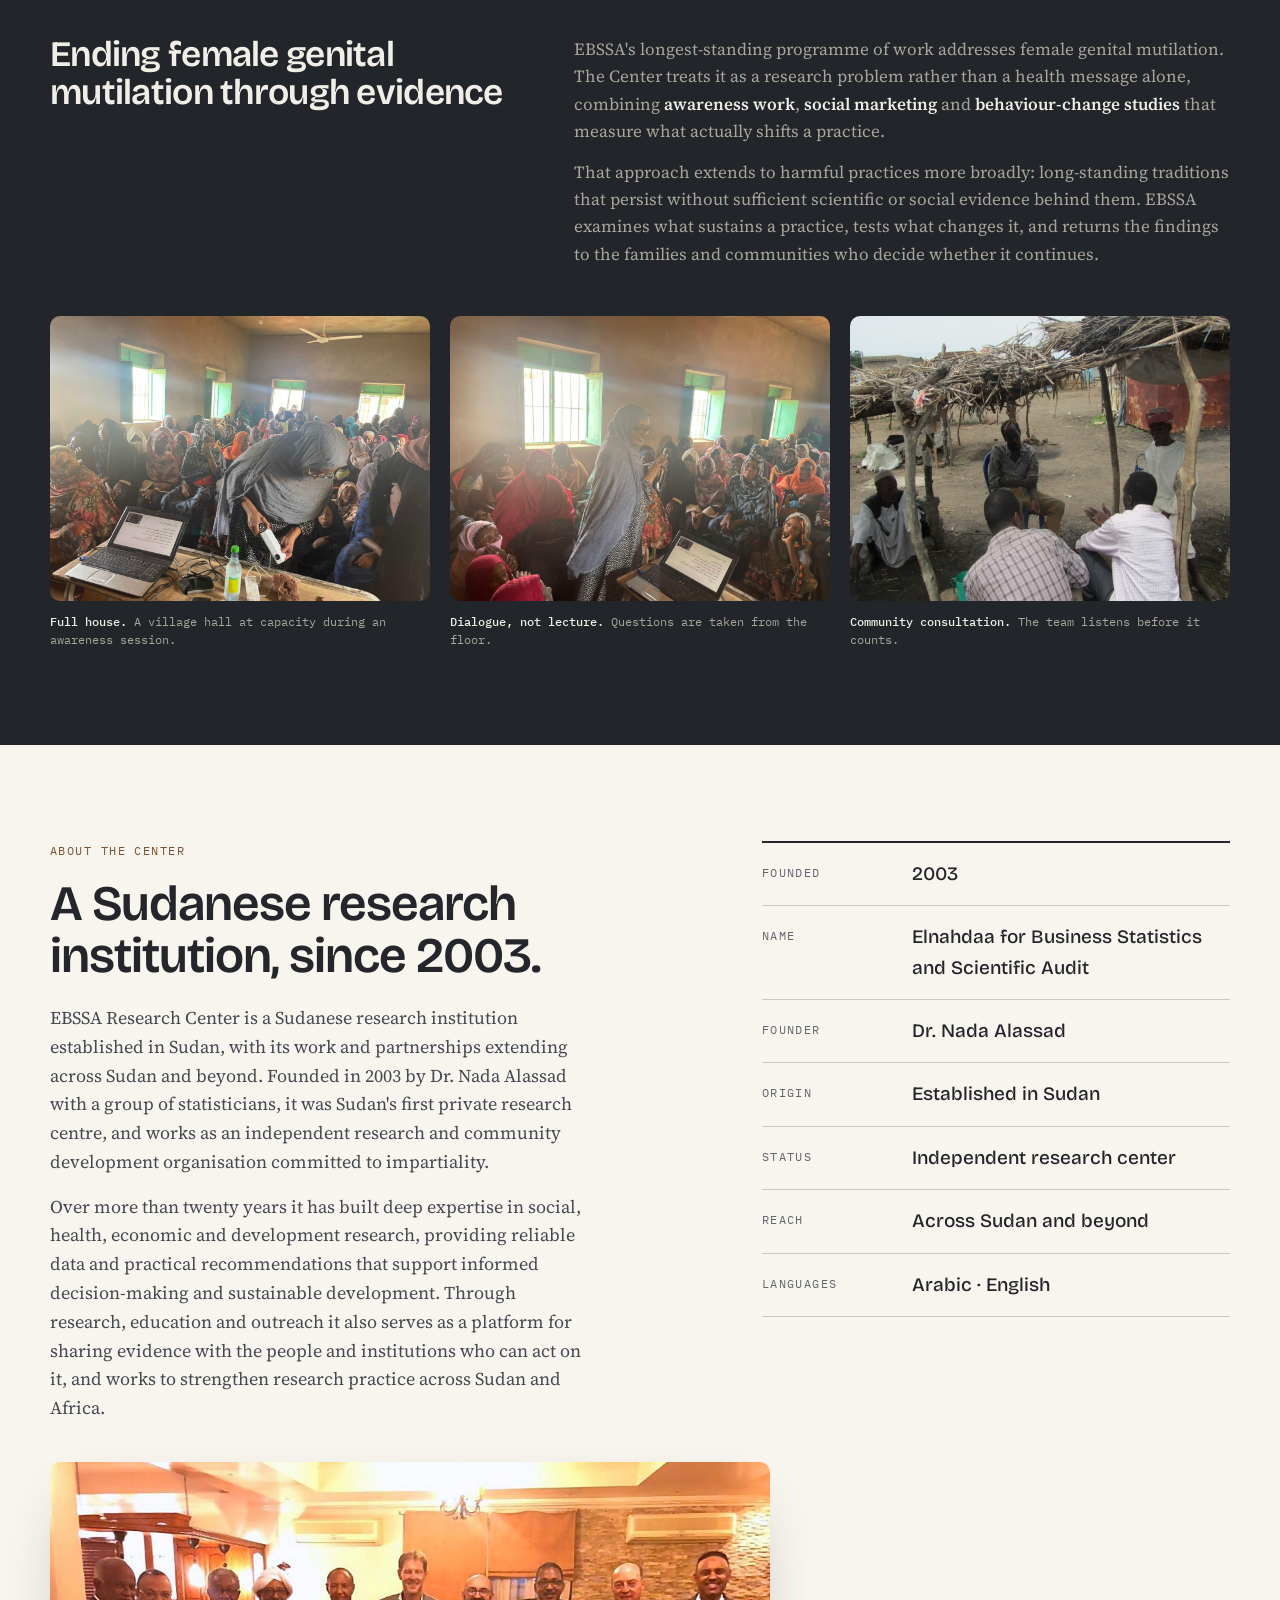
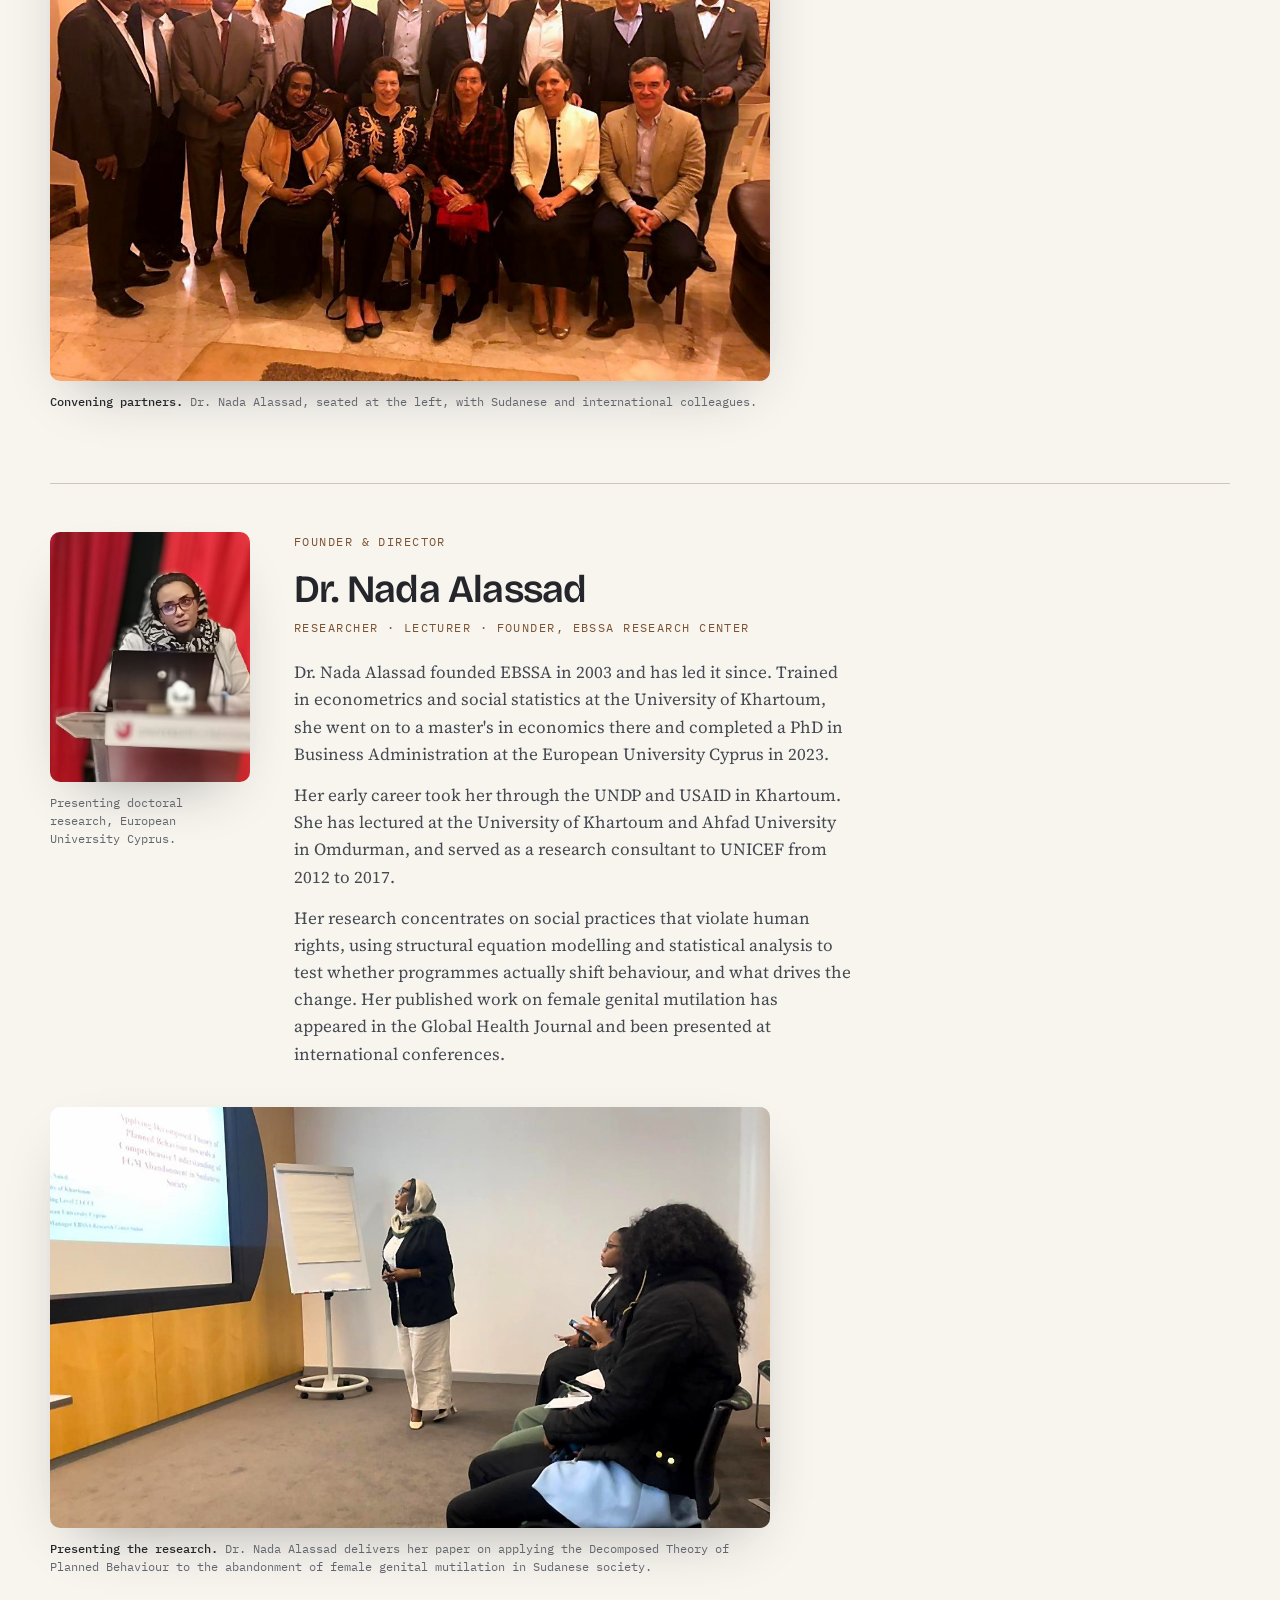
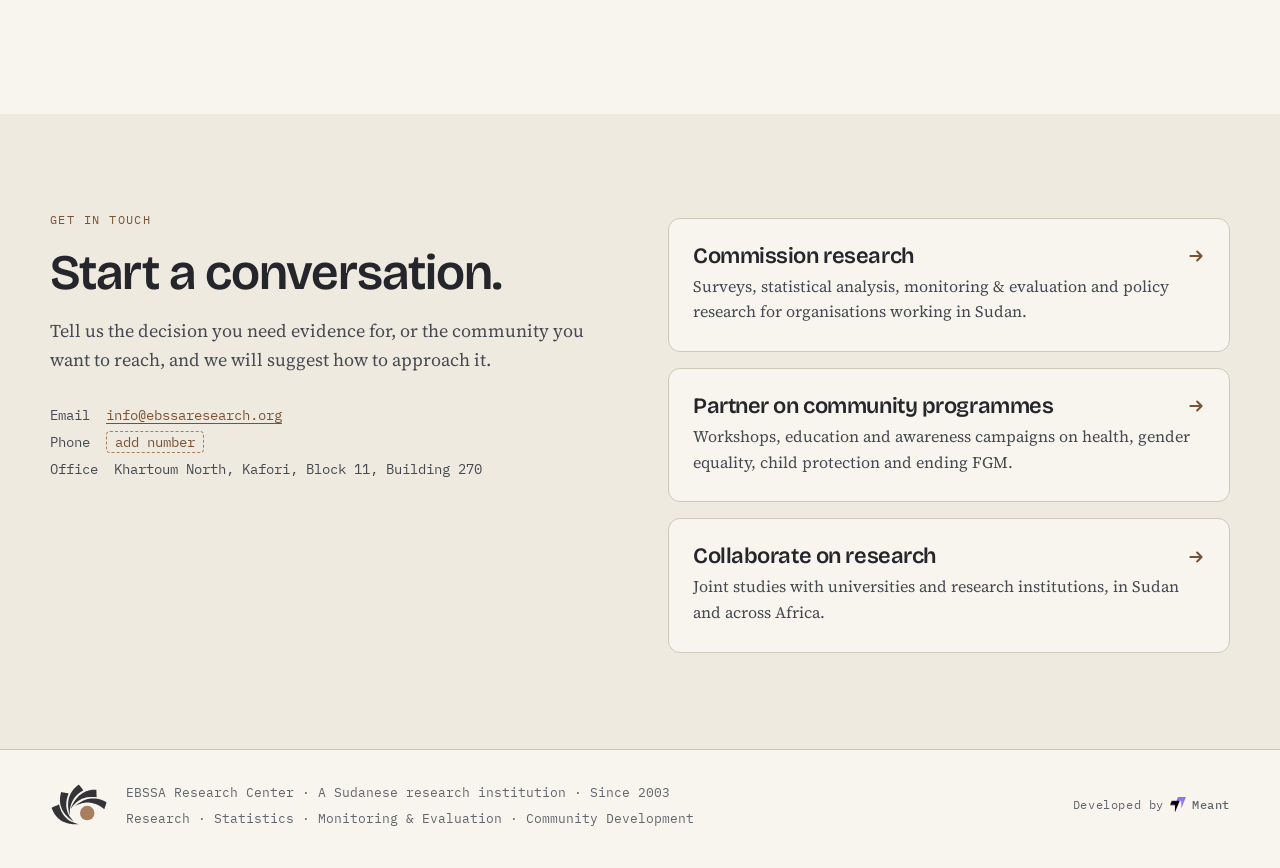
==== commit 1fb7d257: "Card rails and a folded CV on laptop-height viewports Services was nine cards in three rows and Sele" ====
--- a/index.html
+++ b/index.html
@@ -172,7 +172,12 @@
         <h2>What we deliver</h2>
         <p class="lede">Every engagement is scoped around the decision it needs to inform, quantitative or qualitative, large or small. EBSSA works on research method and nothing else, which is why it knows what these studies demand.</p>
       </div>
-      <ul class="svc" aria-label="Services">
+      <div class="cnav" data-scroller="svc">
+          <span class="cnav-track" aria-hidden="true"><span class="cnav-thumb"></span></span>
+          <button type="button" class="cnav-btn cnav-prev" aria-label="Previous services"><svg viewBox="0 0 16 16" fill="none" stroke="currentColor" stroke-width="1.8" stroke-linecap="round" stroke-linejoin="round" aria-hidden="true"><path d="M3 8h10M9 4l4 4-4 4"/></svg></button>
+          <button type="button" class="cnav-btn cnav-next" aria-label="Next services"><svg viewBox="0 0 16 16" fill="none" stroke="currentColor" stroke-width="1.8" stroke-linecap="round" stroke-linejoin="round" aria-hidden="true"><path d="M3 8h10M9 4l4 4-4 4"/></svg></button>
+        </div>
+        <ul class="svc" aria-label="Services">
         <li class="card">
           <h3>Research design &amp; policy research</h3>
           <p>Evidence-based studies framed around a real policy or programme question, from literature review to final recommendations.</p>
@@ -243,7 +248,12 @@
         <h2>Selected work</h2>
         <p class="lede">A record of projects designed, run and delivered to exacting standards. Named studies, with where each happened, the method used and who it was with.</p>
       </div>
-      <ol class="work-list">
+      <div class="cnav" data-scroller="work-list">
+          <span class="cnav-track" aria-hidden="true"><span class="cnav-thumb"></span></span>
+          <button type="button" class="cnav-btn cnav-prev" aria-label="Previous projects"><svg viewBox="0 0 16 16" fill="none" stroke="currentColor" stroke-width="1.8" stroke-linecap="round" stroke-linejoin="round" aria-hidden="true"><path d="M3 8h10M9 4l4 4-4 4"/></svg></button>
+          <button type="button" class="cnav-btn cnav-next" aria-label="Next projects"><svg viewBox="0 0 16 16" fill="none" stroke="currentColor" stroke-width="1.8" stroke-linecap="round" stroke-linejoin="round" aria-hidden="true"><path d="M3 8h10M9 4l4 4-4 4"/></svg></button>
+        </div>
+        <ol class="work-list">
         <li class="card">
           <img src="images/womens-workshop.jpg" loading="lazy" alt="Women in brightly patterned tobes seated around a table at a Saleema evaluation workshop while a facilitator enters data on a laptop.">
           <div class="body">
@@ -604,18 +614,78 @@
   })();
 
   (function(){
-    var mq=window.matchMedia('(max-width:640px)');
-    var fold=document.querySelector('.cv-fold');
-    var scrollers=[document.querySelector('.svc'),document.querySelector('.sessions')].filter(Boolean);
+    var phone=window.matchMedia('(max-width:640px)');
+    var rail =window.matchMedia('(min-width:641px) and (max-height:1000px)');
+    var tall =window.matchMedia('(min-height:1000px)');
+    var folds=[].slice.call(document.querySelectorAll('.cv-fold'));
+    var scrollers=[].slice.call(document.querySelectorAll('.svc,.sessions,.work-list'));
+
     function apply(){
-      if(fold) fold.open=!mq.matches;
+      /* the CV runs to about 400px: worth having open on a tall display,
+         but on a laptop it is most of a screen before the section ends */
+      folds.forEach(function(f){ f.open=!phone.matches && tall.matches; });
       scrollers.forEach(function(s){
-        if(mq.matches){ s.setAttribute('tabindex','0'); s.setAttribute('role','group'); }
+        var swipes=phone.matches||(rail.matches&&!/sessions/.test(s.className));
+        if(swipes){ s.setAttribute('tabindex','0'); s.setAttribute('role','group'); }
         else { s.removeAttribute('tabindex'); s.removeAttribute('role'); }
       });
+      navs.forEach(function(n){ n.sync(); });
     }
+
+    /* prev/next for the laptop card rails. Everything is driven off
+       scrollIntoView and getBoundingClientRect rather than scrollLeft,
+       because scrollLeft's sign in RTL differs between engines. */
+    var navs=[].slice.call(document.querySelectorAll('.cnav')).map(function(nav){
+      var list=nav.parentNode.querySelector('.'+nav.getAttribute('data-scroller'));
+      if(!list) return {sync:function(){}};
+      var prev=nav.querySelector('.cnav-prev'),
+          next=nav.querySelector('.cnav-next'),
+          thumb=nav.querySelector('.cnav-thumb'),
+          kids=[].slice.call(list.children);
+
+      function rtl(){ return getComputedStyle(list).direction==='rtl'; }
+      function startOf(el){ var r=el.getBoundingClientRect(); return rtl()?-r.right:r.left; }
+      function perView(){
+        var w=kids[0]?kids[0].getBoundingClientRect().width:1;
+        return Math.max(1,Math.round(list.clientWidth/w));
+      }
+      function current(){
+        var base=startOf(list), best=0, dist=Infinity;
+        kids.forEach(function(k,i){
+          var d=Math.abs(startOf(k)-base);
+          if(d<dist){ dist=d; best=i; }
+        });
+        return best;
+      }
+      function go(delta){
+        var per=perView(), max=Math.max(0,kids.length-per);
+        var i=Math.min(max,Math.max(0,current()+delta*per));
+        kids[i].scrollIntoView({behavior:'smooth',inline:'start',block:'nearest'});
+      }
+      function sync(){
+        var on=list.scrollWidth>list.clientWidth+4;
+        nav.style.visibility=on?'':'hidden';
+        if(!on) return;
+        var per=perView(), max=Math.max(0,kids.length-per), i=Math.min(max,current());
+        prev.disabled=i<=0; next.disabled=i>=max;
+        thumb.style.width=(per/kids.length*100)+'%';
+        thumb.style.insetInlineStart=(i/kids.length*100)+'%';
+      }
+      prev.addEventListener('click',function(){ go(-1); });
+      next.addEventListener('click',function(){ go(1); });
+      list.addEventListener('scroll',function(){
+        clearTimeout(nav._t); nav._t=setTimeout(sync,90);
+      },{passive:true});
+      return {sync:sync};
+    });
+
     apply();
-    mq.addEventListener?mq.addEventListener('change',apply):mq.addListener(apply);
+    [phone,rail,tall].forEach(function(m){
+      m.addEventListener?m.addEventListener('change',apply):m.addListener(apply);
+    });
+    window.addEventListener('resize',function(){
+      clearTimeout(window._cn); window._cn=setTimeout(apply,120);
+    },{passive:true});
   })();
 </script>
 
--- a/styles.css
+++ b/styles.css
@@ -9,11 +9,13 @@
     --display:"Bricolage Grotesque",ui-sans-serif,system-ui,"Helvetica Neue",Arial,sans-serif;
     --serif:"Source Serif 4",Georgia,"Times New Roman",serif;
     --mono:"IBM Plex Mono",ui-monospace,SFMono-Regular,Menlo,monospace;
+    --nav-h:87px;  /* the sticky bar; anchor targets clear it via scroll-margin-top */
     color-scheme:light; /* deliberate single light theme: the page keeps its paper ground in any OS theme */
   }
 
   *{box-sizing:border-box}
   html{scroll-behavior:smooth}
+  :where(section,div,h2,h3,article)[id]{scroll-margin-top:calc(var(--nav-h) + 18px)}
   body{margin:0;overflow-x:clip;background:var(--paper);color:var(--ink);font-family:var(--serif);font-size:17px;line-height:1.6;-webkit-font-smoothing:antialiased}
   img{max-width:100%;display:block;height:auto}
   a{color:inherit}
@@ -23,9 +25,9 @@
   .wrap{width:min(1180px,calc(100% - 48px));margin-inline:auto}
   .eyebrow{font-family:var(--mono);font-size:12px;letter-spacing:.12em;text-transform:uppercase;color:var(--copper-ink);margin:0 0 18px}
   .lede{font-size:clamp(18px,1.4vw,21px);color:var(--ink-2);max-width:60ch}
-  .sec{padding-block:clamp(72px,9vw,128px)}
-  .sec-head{display:grid;grid-template-columns:minmax(0,5fr) minmax(0,7fr);gap:32px 64px;align-items:end;margin-bottom:clamp(40px,5vw,64px)}
-  .sec-head h2{font-size:clamp(34px,4.2vw,56px)}
+  .sec{padding-block:clamp(56px,min(9vw,10.67vh),128px)}
+  .sec-head{display:grid;grid-template-columns:minmax(0,5fr) minmax(0,7fr);gap:32px 64px;align-items:end;margin-bottom:clamp(28px,min(5vw,5.34vh),64px)}
+  .sec-head h2{font-size:clamp(34px,min(4.2vw,5.5vh),56px)}
   .btn{display:inline-flex;align-items:center;gap:10px;font-family:var(--display);font-weight:600;font-size:16px;padding:14px 22px;border-radius:999px;text-decoration:none;border:1.5px solid transparent;transition:transform .2s ease,background .2s ease,color .2s ease}
   .btn:hover{transform:translateY(-1px)}
   .btn-primary{background:var(--copper);color:#1B1408}
@@ -47,14 +49,15 @@
   .nav .btn{padding:10px 18px;font-size:15px}
 
   /* ---------- hero ---------- */
-  .hero{padding-block:clamp(48px,6vw,88px) 0}
+  .hero{padding-block:clamp(34px,min(6vw,7.34vh),88px) 0}
   .hero .wrap{display:grid;grid-template-columns:minmax(0,13fr) minmax(0,10fr);gap:52px;align-items:center}
-  .hero .dateline{display:flex;align-items:center;gap:18px;margin-bottom:26px}
-  .hero .dateline .loc-map{height:112px;width:auto;flex:none}
+  .hero .dateline{display:flex;align-items:center;gap:18px;margin-bottom:clamp(14px,2.3vh,26px)}
+  .hero .dateline .loc-map{height:clamp(74px,11.4vh,112px);width:auto;flex:none}
   .hero .dateline .eyebrow{margin:0;max-width:30ch}
-  .hero h1{font-size:clamp(44px,6.4vw,92px);font-weight:700;font-variation-settings:"opsz" 96;margin-bottom:26px}
+  .hero h1{font-size:clamp(44px,min(6.4vw,9.2vh),92px);font-weight:700;
+    font-variation-settings:"opsz" 96;margin-bottom:clamp(15px,2.3vh,26px)}
   .hero h1 em{font-style:normal;color:var(--copper-ink)}
-  .hero .cta{display:flex;gap:14px;flex-wrap:wrap;margin-top:34px}
+  .hero .cta{display:flex;gap:14px;flex-wrap:wrap;margin-top:clamp(18px,3vh,34px)}
   .figure{position:relative;margin:0}
   .figure img{border-radius:10px;aspect-ratio:3/2;object-fit:cover;width:100%;box-shadow:var(--shadow)}
   .figure figcaption{font-family:var(--mono);font-size:12px;color:var(--mute);margin-top:12px;line-height:1.5}
@@ -62,7 +65,7 @@
   .hero .figure img{aspect-ratio:4/3}
   .hero .figure::before{content:"";position:absolute;inset:-14px -14px auto auto;width:56%;height:46%;background:var(--copper);border-radius:6px;z-index:-1;opacity:.9}
 
-  .clients{border-block:1px solid var(--line);margin-top:clamp(56px,7vw,96px);padding-block:26px}
+  .clients{border-block:1px solid var(--line);margin-top:clamp(40px,min(7vw,8vh),96px);padding-block:26px}
   .clients .wrap{display:flex;flex-wrap:wrap;gap:12px 36px;align-items:baseline;font-family:var(--mono);font-size:13px;color:var(--mute)}
 
   /* ---------- partner banner ---------- */
@@ -99,12 +102,28 @@
   .work-list{list-style:none;margin:0;padding:0;display:grid;grid-template-columns:repeat(3,minmax(0,1fr));gap:20px}
   .work-list li{display:flex;flex-direction:column;padding:0;overflow:hidden}
   .work-list li>img{width:100%;aspect-ratio:4/3;object-fit:cover;display:block}
-  .work-list .body{display:flex;flex-direction:column;gap:10px;padding:22px 24px 24px;flex:1}
+  .work-list .body{display:flex;flex-direction:column;gap:10px;padding:clamp(16px,1.84vh,22px) 24px clamp(17px,2vh,24px);flex:1}
   .work-list .yr{font-family:var(--mono);font-size:12px;letter-spacing:.1em;color:var(--copper-ink)}
   .work-list h3{font-size:clamp(19px,1.7vw,23px)}
   .work-list p{color:var(--ink-2);font-size:16px}
   .work-list .with{font-family:var(--mono);font-size:12.5px;color:var(--mute);line-height:1.7;
     margin-top:auto;padding-top:16px;border-top:1px solid var(--line)}
+
+
+  /* ---- card rail controls (shown only when the rail is active) -------- */
+  .cnav{display:none;align-items:center;justify-content:flex-end;gap:14px;margin:0 0 18px}
+  .cnav-track{flex:0 1 200px;height:2px;background:var(--line);border-radius:2px;position:relative;overflow:hidden}
+  .cnav-thumb{position:absolute;inset-block:0;inset-inline-start:0;width:33%;background:var(--copper);
+    border-radius:2px;transition:inset-inline-start .28s ease,width .28s ease}
+  .cnav-btn{width:38px;height:38px;flex:none;border-radius:50%;border:1px solid var(--line);
+    background:var(--paper);color:var(--ink-2);display:grid;place-items:center;cursor:pointer;
+    transition:border-color .2s ease,color .2s ease}
+  .cnav-btn svg{width:16px;height:16px}
+  .cnav-prev svg{transform:scaleX(-1)}
+  .cnav-btn:hover:not(:disabled){border-color:var(--copper);color:var(--copper-ink)}
+  .cnav-btn:disabled{opacity:.3;cursor:default}
+  [dir="rtl"] .cnav-next svg{transform:scaleX(-1)}
+  [dir="rtl"] .cnav-prev svg{transform:none}
 
   /* ---------- confluence ---------- */
   .confluence .grid{display:grid;grid-template-columns:minmax(0,1fr) 140px minmax(0,1fr);gap:24px;align-items:stretch}
@@ -126,7 +145,7 @@
   .river.armed.go .draw path{animation:draw 1.6s cubic-bezier(.65,0,.35,1) forwards}
   .river.armed.go .draw .c{animation-delay:1.2s;animation-duration:1s}
   @keyframes draw{to{stroke-dashoffset:0}}
-  .quote{margin:clamp(56px,7vw,88px) auto 0;max-width:820px;text-align:center}
+  .quote{margin:clamp(40px,min(7vw,7.34vh),88px) auto 0;max-width:820px;text-align:center}
   .quote p{font-family:var(--serif);font-style:italic;font-size:clamp(24px,3vw,36px);line-height:1.3;font-variation-settings:"opsz" 60}
   .quote cite{display:block;margin-top:18px;font-style:normal;font-family:var(--mono);font-size:12px;letter-spacing:.12em;text-transform:uppercase;color:var(--mute)}
 
@@ -145,7 +164,7 @@
   /* ---------- services ---------- */
   .services{background:var(--paper-2)}
   .svc{list-style:none;margin:0;padding:0;display:grid;grid-template-columns:repeat(3,minmax(0,1fr));gap:20px}
-  .svc li{display:flex;flex-direction:column;gap:12px;padding:28px 26px}
+  .svc li{display:flex;flex-direction:column;gap:12px;padding:clamp(20px,2.34vh,28px) 26px}
   .svc h3{font-size:clamp(19px,1.7vw,23px)}
   .svc p{color:var(--ink-2)}
   .svc .out{font-family:var(--mono);font-size:12.5px;color:var(--mute);line-height:1.7;margin-top:auto;padding-top:16px;border-top:1px solid var(--line)}
@@ -194,7 +213,7 @@
     text-transform:uppercase;color:var(--mute);margin:0}
   .fm-list{list-style:none;counter-reset:fm;margin:14px 0 0;padding:0}
   .fm-list li{counter-increment:fm;display:grid;grid-template-columns:24px 1fr;
-    column-gap:12px;row-gap:2px;padding:11px 0;border-top:1px solid var(--line)}
+    column-gap:12px;row-gap:2px;padding:clamp(8px,.92vh,11px) 0;border-top:1px solid var(--line)}
   .fm-list li:first-child{border-top:0}
   .fm-list li::before{content:counter(fm);grid-row:1 / span 2;
     width:22px;height:22px;border-radius:50%;background:var(--copper);color:var(--paper);
@@ -222,14 +241,14 @@
   .sec.community{background:var(--band);color:var(--band-ink)}
   .sec.community .eyebrow{color:var(--band-accent)}
   .sec.community .grid{display:grid;grid-template-columns:minmax(0,5fr) minmax(0,7fr);gap:56px;align-items:center}
-  .sec.community h2{font-size:clamp(34px,4.2vw,56px);margin-bottom:20px}
+  .sec.community h2{font-size:clamp(34px,min(4.2vw,5.5vh),56px);margin-bottom:20px}
   .sec.community .lede{color:var(--band-mute)}
   .sec.community .figure img{aspect-ratio:4/3;box-shadow:none;border-radius:10px}
   .sec.community .figure figcaption{color:var(--band-mute)}
   .sec.community .figure figcaption b{color:var(--band-ink)}
   .topics{display:flex;flex-wrap:wrap;gap:10px;margin-top:28px;padding:0;list-style:none}
   .topics li{font-family:var(--display);font-size:15px;padding:8px 14px;border:1px solid var(--band-line);border-radius:999px;color:var(--band-ink)}
-  .fgm{margin-top:clamp(48px,6vw,80px);border-top:1px solid var(--band-line);padding-top:clamp(36px,4vw,56px);display:grid;grid-template-columns:minmax(0,5fr) minmax(0,7fr);gap:32px 56px}
+  .fgm{margin-top:clamp(36px,min(6vw,6.67vh),80px);border-top:1px solid var(--band-line);padding-top:clamp(28px,min(4vw,4.67vh),56px);display:grid;grid-template-columns:minmax(0,5fr) minmax(0,7fr);gap:32px 56px}
   .fgm h3{font-size:clamp(26px,2.8vw,36px)}
   .fgm p{color:var(--band-mute);font-size:17px}
   .fgm p + p{margin-top:14px}
@@ -237,7 +256,7 @@
 
   /* ---------- about ---------- */
   .about .grid{display:grid;grid-template-columns:minmax(0,7fr) minmax(0,5fr);gap:56px;align-items:start}
-  .about h2{font-size:clamp(34px,4.2vw,56px);margin-bottom:22px}
+  .about h2{font-size:clamp(34px,min(4.2vw,5.5vh),56px);margin-bottom:22px}
   .about .lede + .lede{margin-top:16px}
   .facts{margin:0;border-top:2px solid var(--ink);display:grid}
   .facts div{display:grid;grid-template-columns:130px minmax(0,1fr);gap:20px;padding:16px 0;border-bottom:1px solid var(--line)}
@@ -246,20 +265,20 @@
 
   /* a full-width figure that keeps its own proportions — these are group and
      conference photographs, where cropping to a house ratio cuts people out */
-  .figure-wide{margin-top:clamp(36px,4vw,52px);max-width:720px}
+  .figure-wide{margin-top:clamp(26px,min(4vw,4.34vh),52px);max-width:720px}
   .figure-wide img{aspect-ratio:auto;height:auto}
 
   /* ---------- founder ---------- */
-  .founder{margin-top:clamp(56px,7vw,96px);border-top:1px solid var(--line);padding-top:clamp(40px,5vw,64px)}
+  .founder{margin-top:clamp(40px,min(7vw,8vh),96px);border-top:1px solid var(--line);padding-top:clamp(30px,min(5vw,5.34vh),64px)}
   .founder .intro{display:grid;grid-template-columns:200px minmax(0,1fr);gap:44px;align-items:start}
   .portrait{margin:0}
   .portrait img{aspect-ratio:4/5;object-fit:cover;border-radius:10px;width:100%;max-width:300px;box-shadow:var(--shadow)}
   .portrait figcaption{font-family:var(--mono);font-size:12px;color:var(--mute);margin-top:12px;line-height:1.5}
-  .founder h3{font-size:clamp(30px,3.2vw,44px);margin-bottom:8px}
+  .founder h3{font-size:clamp(30px,min(3.2vw,4.3vh),44px);margin-bottom:8px}
   .founder .role{font-family:var(--mono);font-size:12px;letter-spacing:.12em;text-transform:uppercase;color:var(--copper-ink);margin-bottom:22px}
   .founder .bio{color:var(--ink-2);font-size:17px;max-width:62ch}
   .founder .bio + .bio{margin-top:14px}
-  .cv-fold{margin-top:clamp(40px,5vw,56px)}
+  .cv-fold{margin-top:clamp(28px,min(5vw,4.67vh),56px)}
   .cv-fold>summary{display:none}
   .cv{display:grid;grid-template-columns:repeat(3,minmax(0,1fr));gap:40px}
   .cv h4{font-family:var(--mono);font-size:12px;font-weight:500;letter-spacing:.12em;text-transform:uppercase;color:var(--copper-ink);margin:0 0 16px;padding-bottom:10px;border-bottom:2px solid var(--ink)}
@@ -271,13 +290,13 @@
   .cv a{color:var(--copper-ink);text-decoration-thickness:1px;text-underline-offset:3px}
 
   /* ---------- session strip ---------- */
-  .sessions{display:grid;grid-template-columns:repeat(3,minmax(0,1fr));gap:20px;margin-top:clamp(40px,5vw,64px)}
+  .sessions{display:grid;grid-template-columns:repeat(3,minmax(0,1fr));gap:20px;margin-top:clamp(28px,min(5vw,5.34vh),64px)}
   .sessions .figure img{border-radius:10px;box-shadow:none;object-fit:cover;width:100%;aspect-ratio:4/3}
 
   /* ---------- contact ---------- */
   .contact{background:var(--paper-2)}
   .contact .grid{display:grid;grid-template-columns:minmax(0,6fr) minmax(0,6fr);gap:56px;align-items:start}
-  .contact h2{font-size:clamp(34px,4.2vw,56px);margin-bottom:18px}
+  .contact h2{font-size:clamp(34px,min(4.2vw,5.5vh),56px);margin-bottom:18px}
   .paths{display:grid;gap:16px;margin-top:8px}
   .path{display:block;text-decoration:none;padding:26px 24px}
   .path h3{font-size:22px;margin-bottom:6px;display:flex;justify-content:space-between;align-items:center;gap:12px}
@@ -306,6 +325,23 @@
   .maker:hover .maker-mark::before{opacity:0}
   .maker:hover .maker-mark::after{opacity:1}
 
+
+  /* Nine service cards in three rows, and six project cards in two, were
+     the two blocks that ran past a laptop screen. Above a 1000px-tall
+     viewport they stay as grids; below it they become one scrolling row. */
+  @media (min-width:641px) and (max-height:1000px){
+    .svc,.work-list{grid-template-columns:none;grid-auto-flow:column;
+      grid-auto-columns:calc((100% - 40px)/3);
+      overflow-x:auto;overscroll-behavior-x:contain;
+      scroll-snap-type:x mandatory;scroll-padding-inline:24px;
+      padding:2px 24px 14px;margin-inline:-24px;
+      scrollbar-width:none;-ms-overflow-style:none}
+    .svc::-webkit-scrollbar,.work-list::-webkit-scrollbar{display:none}
+    .svc>li,.work-list>li{scroll-snap-align:start}
+    .svc:focus-visible,.work-list:focus-visible{outline:3px solid var(--copper-ink);outline-offset:4px}
+    .cnav{display:flex}
+  }
+
   @media (max-width:900px){
     .hero .wrap,.founder .intro,.cv,.sessions,.confluence .grid,.field .grid,.sec.community .grid,.saleema .grid,.fgm,.about .grid,.contact .grid,.sec-head{grid-template-columns:1fr}
     .hero .figure{order:-1}
@@ -316,6 +352,7 @@
     .process ol{grid-template-columns:repeat(2,minmax(0,1fr))}
   }
   @media (max-width:640px){
+    :root{--nav-h:69px}
     .links{display:none}
     .brand span{display:none}
     .brand b{font-size:19px}
@@ -420,7 +457,7 @@
   @media (prefers-reduced-motion:reduce){
     html{scroll-behavior:auto}
     .river.armed .draw path{stroke-dashoffset:0;animation:none}
-    .btn,.path,.svc li,.card,.maker,.partner-band a,.partner-band .lg,.maker-mark::before,.maker-mark::after{transition:none}
+    .btn,.path,.svc li,.card,.maker,.partner-band a,.partner-band .lg,.maker-mark::before,.maker-mark::after,.cnav-thumb,.cnav-btn{transition:none}
     .card:hover{transform:none}
 
   }
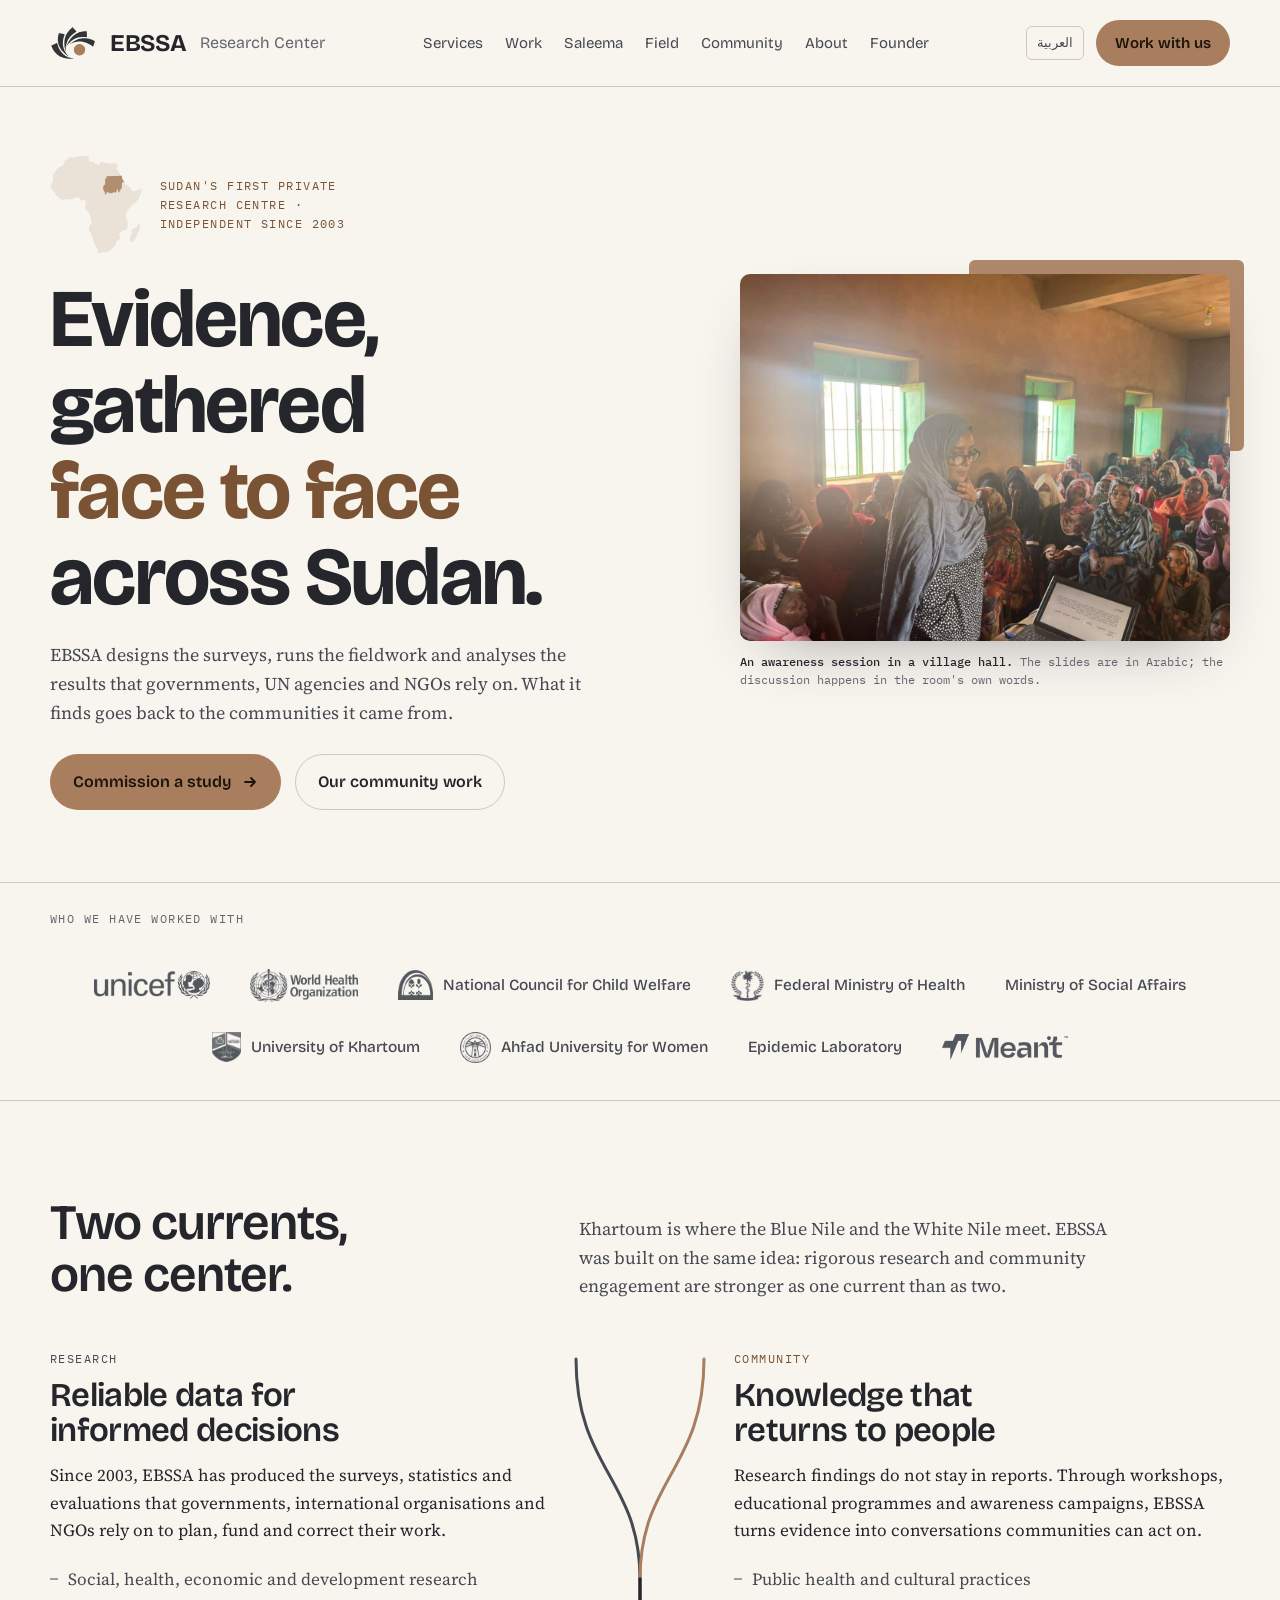
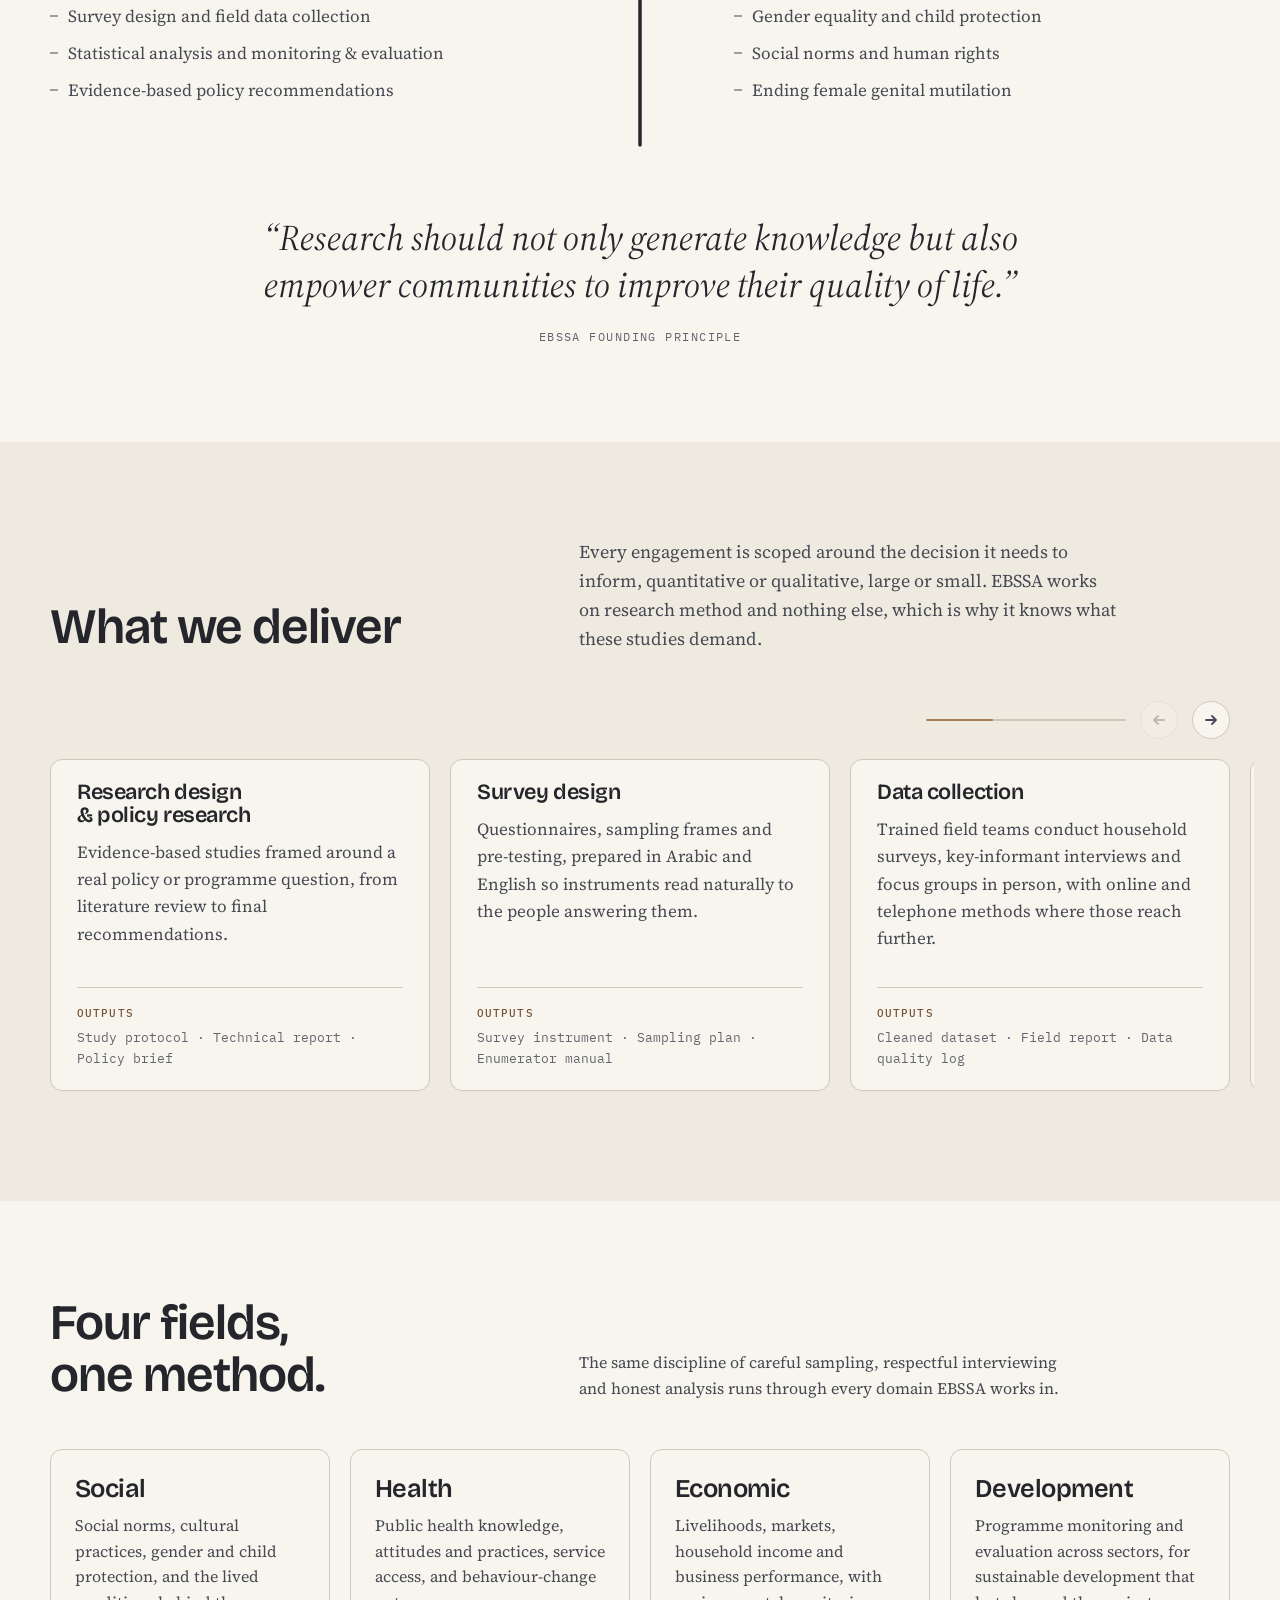
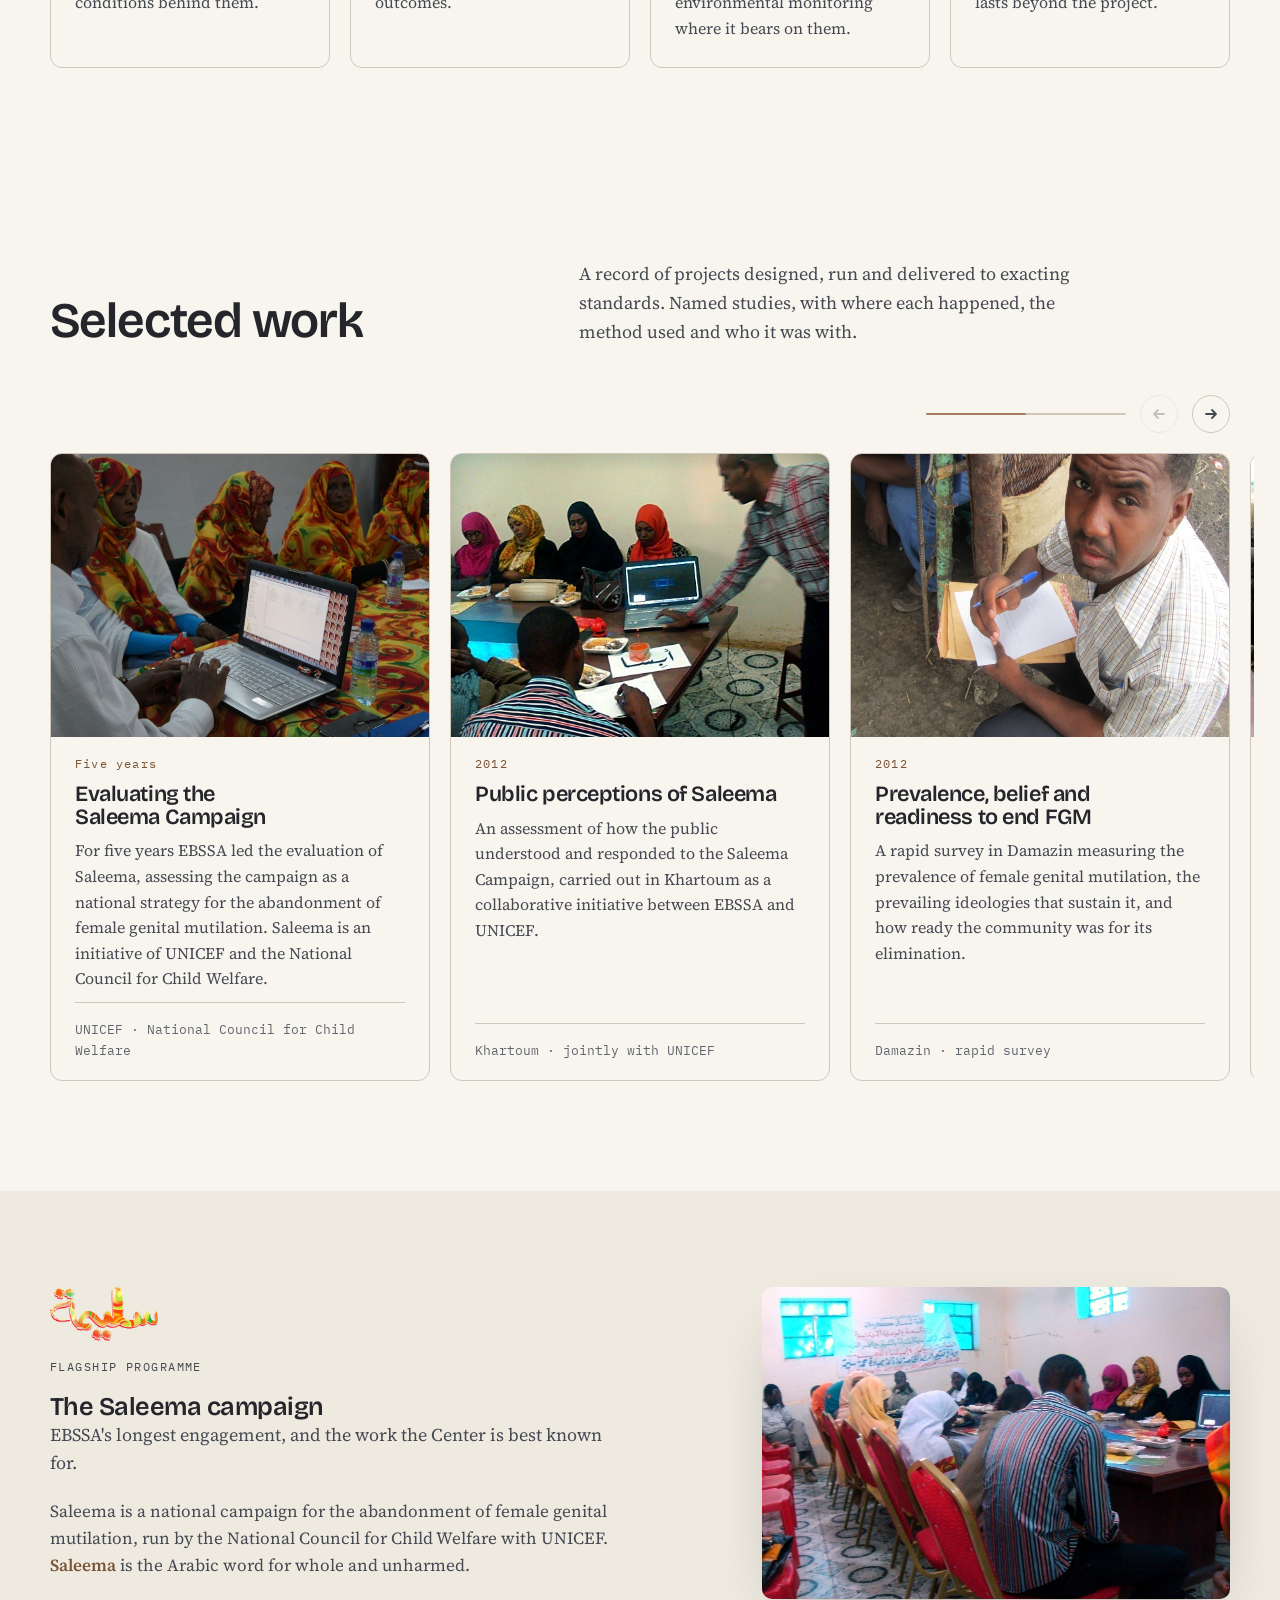
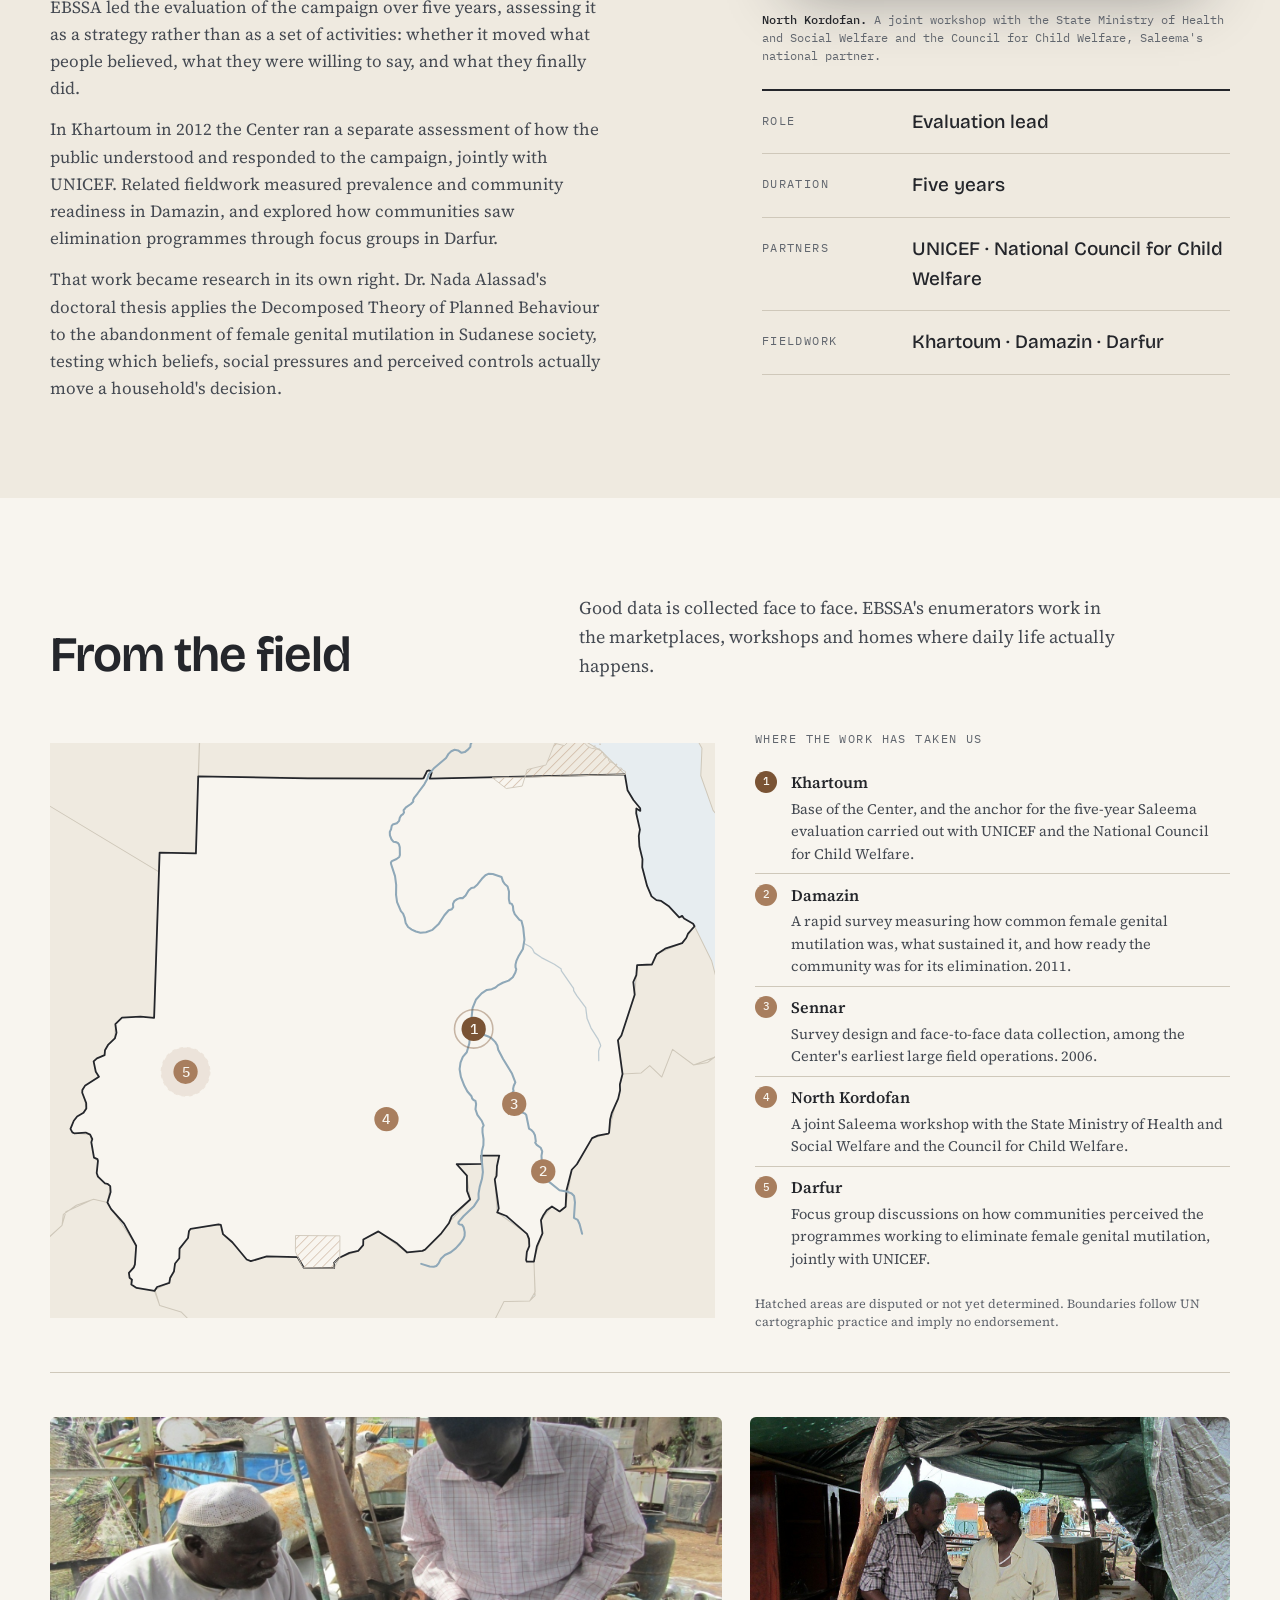
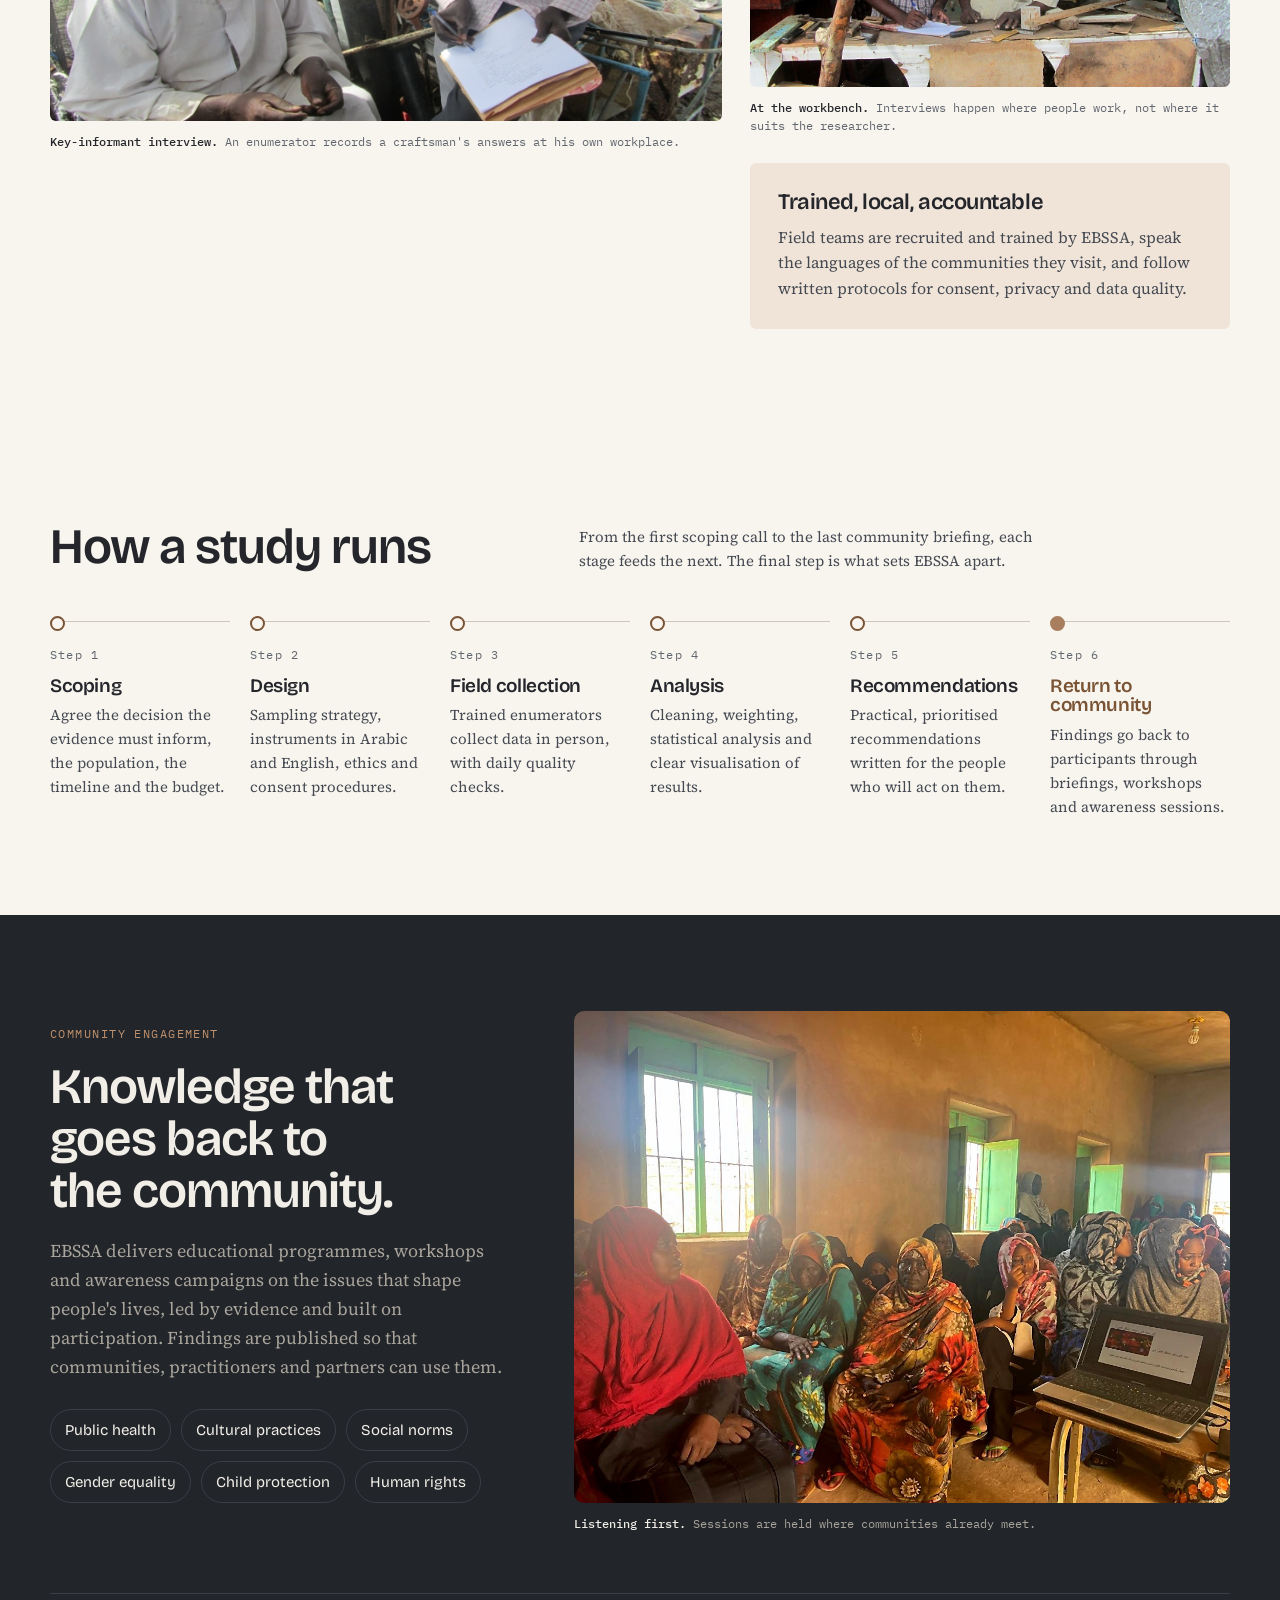
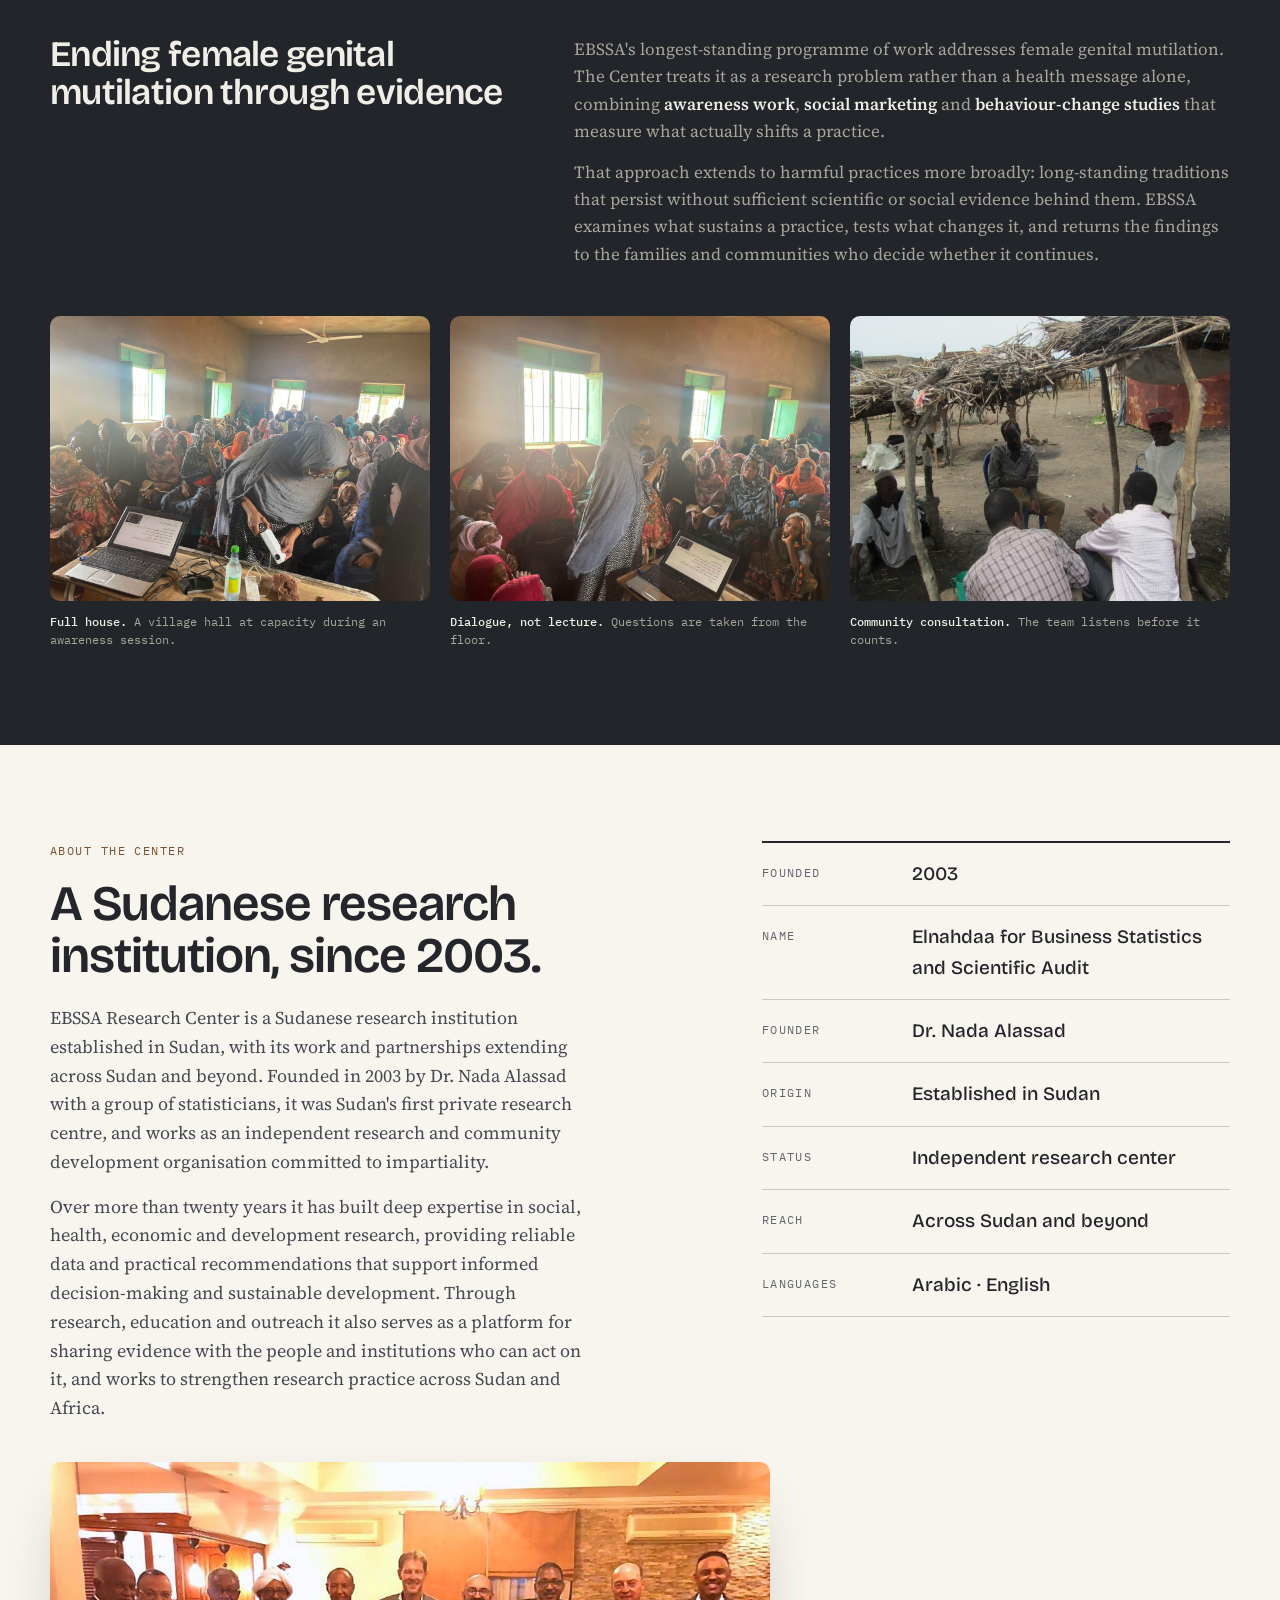
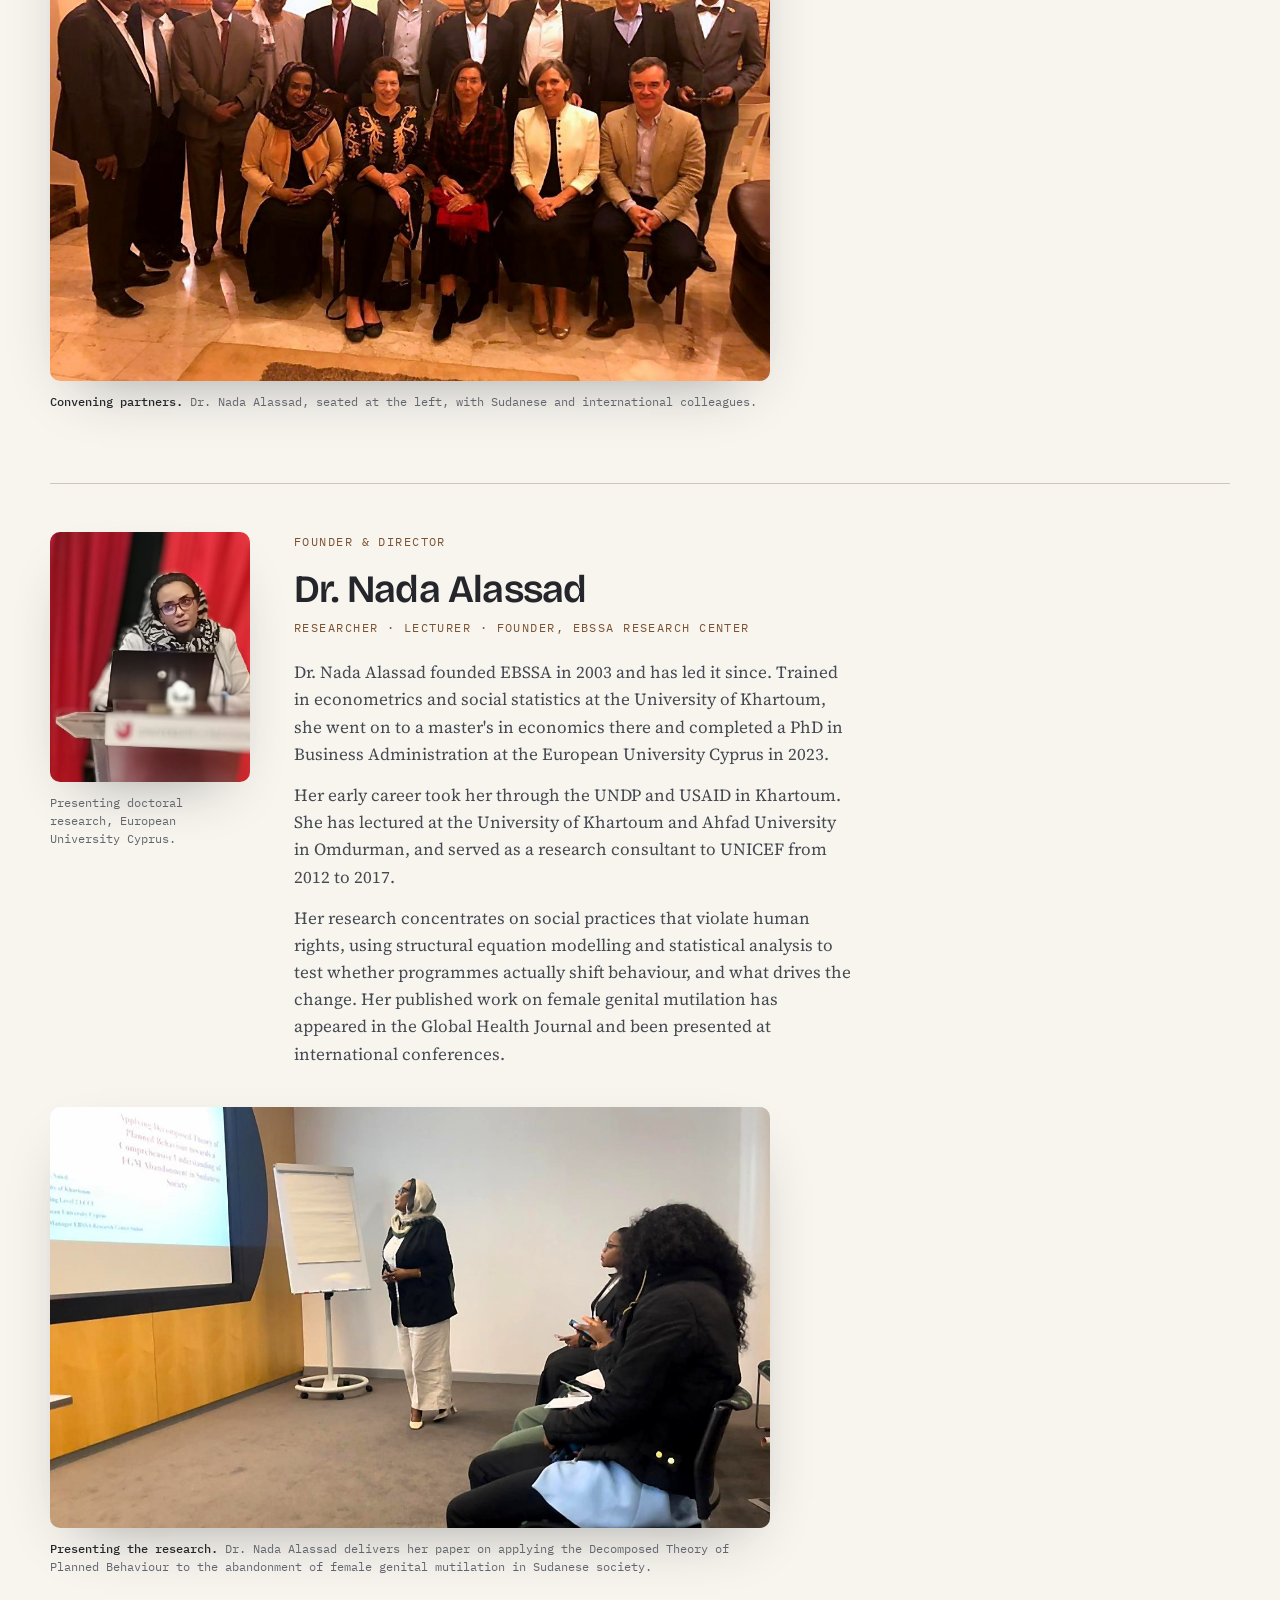
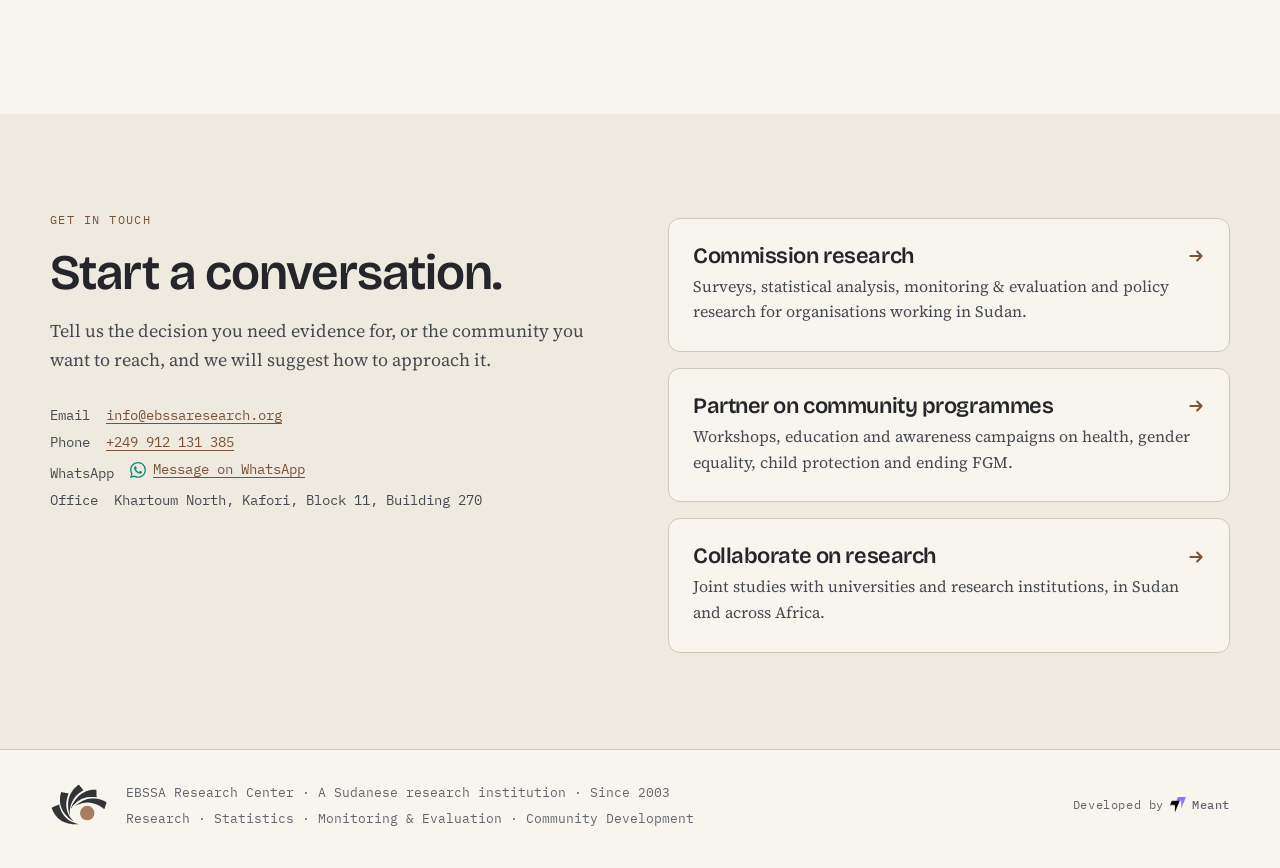
==== commit 35589380: "Add the phone number and a direct WhatsApp link Fills the last placeholder in the contact block, in " ====
--- a/index.html
+++ b/index.html
@@ -40,6 +40,7 @@
   "logo": "https://www.ebssaresearch.org/images/ebssa-logo.png",
   "image": "https://www.ebssaresearch.org/images/share.jpg",
   "email": "info@ebssaresearch.org",
+  "telephone": "+249912131385",
   "foundingDate": "2003",
   "founder": {
     "@type": "Person",
@@ -551,7 +552,8 @@
           <p class="lede">Tell us the decision you need evidence for, or the community you want to reach, and we will suggest how to approach it.</p>
           <div class="details">
             <div>Email &nbsp;<a href="mailto:info@ebssaresearch.org">info@ebssaresearch.org</a></div>
-            <div>Phone &nbsp;<span class="todo">add number</span></div>
+            <div>Phone &nbsp;<a href="tel:+249912131385"><span class="ltr">+249 912 131 385</span></a></div>
+            <div>WhatsApp &nbsp;<a class="wa" href="https://wa.me/249912131385" target="_blank" rel="noopener noreferrer"><svg class="wa-mark" viewBox="0 0 24 24" aria-hidden="true" focusable="false"><path d="M17.472 14.382c-.297-.149-1.758-.867-2.03-.967-.273-.099-.471-.148-.67.15-.197.297-.767.966-.94 1.164-.173.199-.347.223-.644.075-.297-.15-1.255-.463-2.39-1.475-.883-.788-1.48-1.761-1.653-2.059-.173-.297-.018-.458.13-.606.134-.133.298-.347.446-.52.149-.174.198-.298.298-.497.099-.198.05-.371-.025-.52-.075-.149-.669-1.612-.916-2.207-.242-.579-.487-.5-.669-.51-.173-.008-.371-.01-.57-.01-.198 0-.52.074-.792.372-.272.297-1.04 1.016-1.04 2.479 0 1.462 1.065 2.875 1.213 3.074.149.198 2.096 3.2 5.077 4.487.709.306 1.262.489 1.694.625.712.227 1.36.195 1.871.118.571-.085 1.758-.719 2.006-1.413.248-.694.248-1.289.173-1.413-.074-.124-.272-.198-.57-.347m-5.421 7.403h-.004a9.87 9.87 0 01-5.031-1.378l-.361-.214-3.741.982.998-3.648-.235-.374a9.86 9.86 0 01-1.51-5.26c.001-5.45 4.436-9.884 9.888-9.884 2.64 0 5.122 1.03 6.988 2.898a9.825 9.825 0 012.893 6.994c-.003 5.45-4.437 9.884-9.885 9.884m8.413-18.297A11.815 11.815 0 0012.05 0C5.495 0 .16 5.335.157 11.892c0 2.096.547 4.142 1.588 5.945L.057 24l6.305-1.654a11.882 11.882 0 005.683 1.448h.005c6.554 0 11.89-5.335 11.893-11.893a11.821 11.821 0 00-3.48-8.413z"/></svg>Message on WhatsApp</a></div>
             <div>Office &nbsp;Khartoum North, Kafori, Block 11, Building 270</div>
           </div>
         </div>
--- a/styles.css
+++ b/styles.css
@@ -305,6 +305,11 @@
   .details{margin-top:28px;font-family:var(--mono);font-size:13.5px;line-height:2;color:var(--ink-2)}
   .details a{color:var(--copper-ink);text-decoration-thickness:1px;text-underline-offset:3px}
   .details .todo{color:var(--copper-ink);border:1px dashed var(--copper);border-radius:4px;padding:1px 8px}
+  .details .wa{display:inline-flex;align-items:center;gap:7px}
+  /* WhatsApp's signature #25D366 measures 1.8:1 on this paper -- it would all
+     but vanish. #128C7E is their own darker brand green and clears 3:1. */
+  .details .wa-mark{width:16px;height:16px;flex:none;fill:#128C7E;transition:fill .2s ease}
+  .details .wa:hover .wa-mark,.details .wa:focus-visible .wa-mark{fill:#075E54}
 
   footer{border-top:1px solid var(--line);padding:32px 0 40px;font-family:var(--mono);font-size:12.5px;color:var(--mute)}
   footer .wrap{display:flex;flex-wrap:wrap;gap:20px 32px;justify-content:space-between;align-items:center}
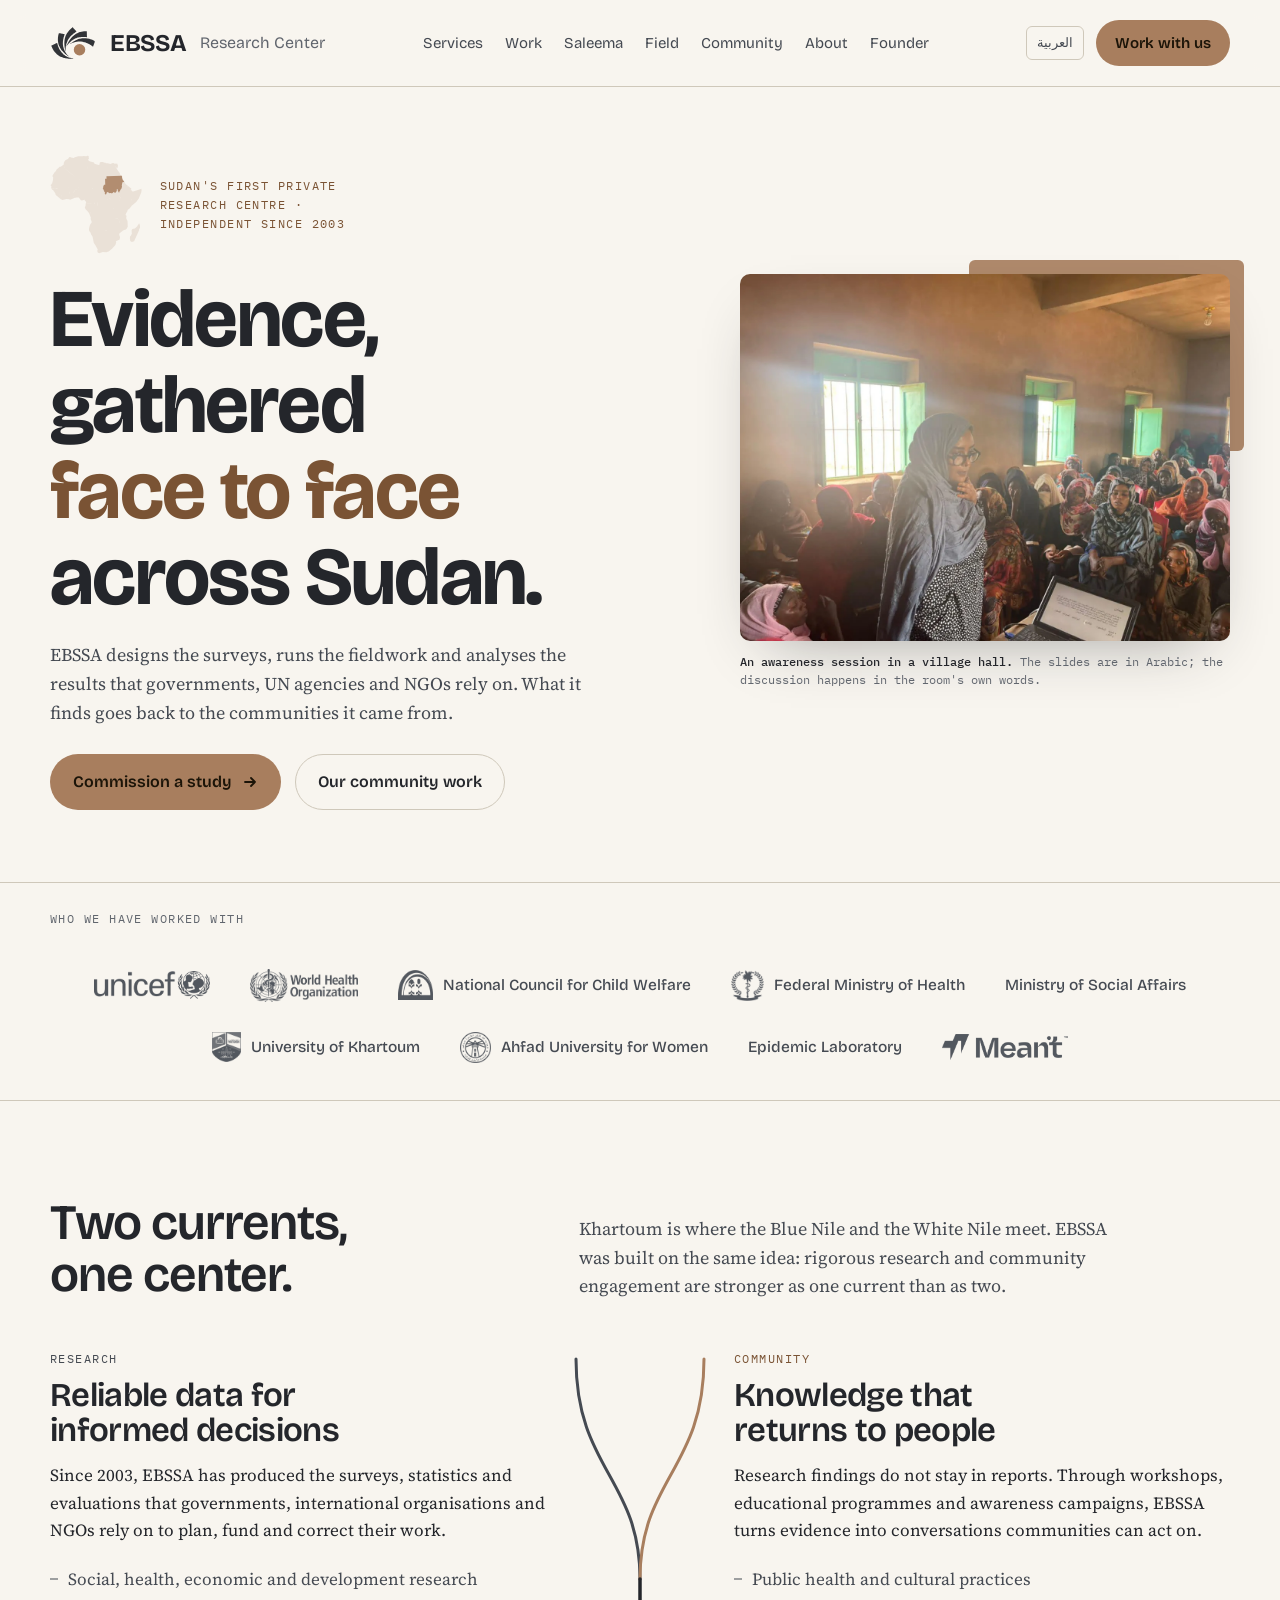
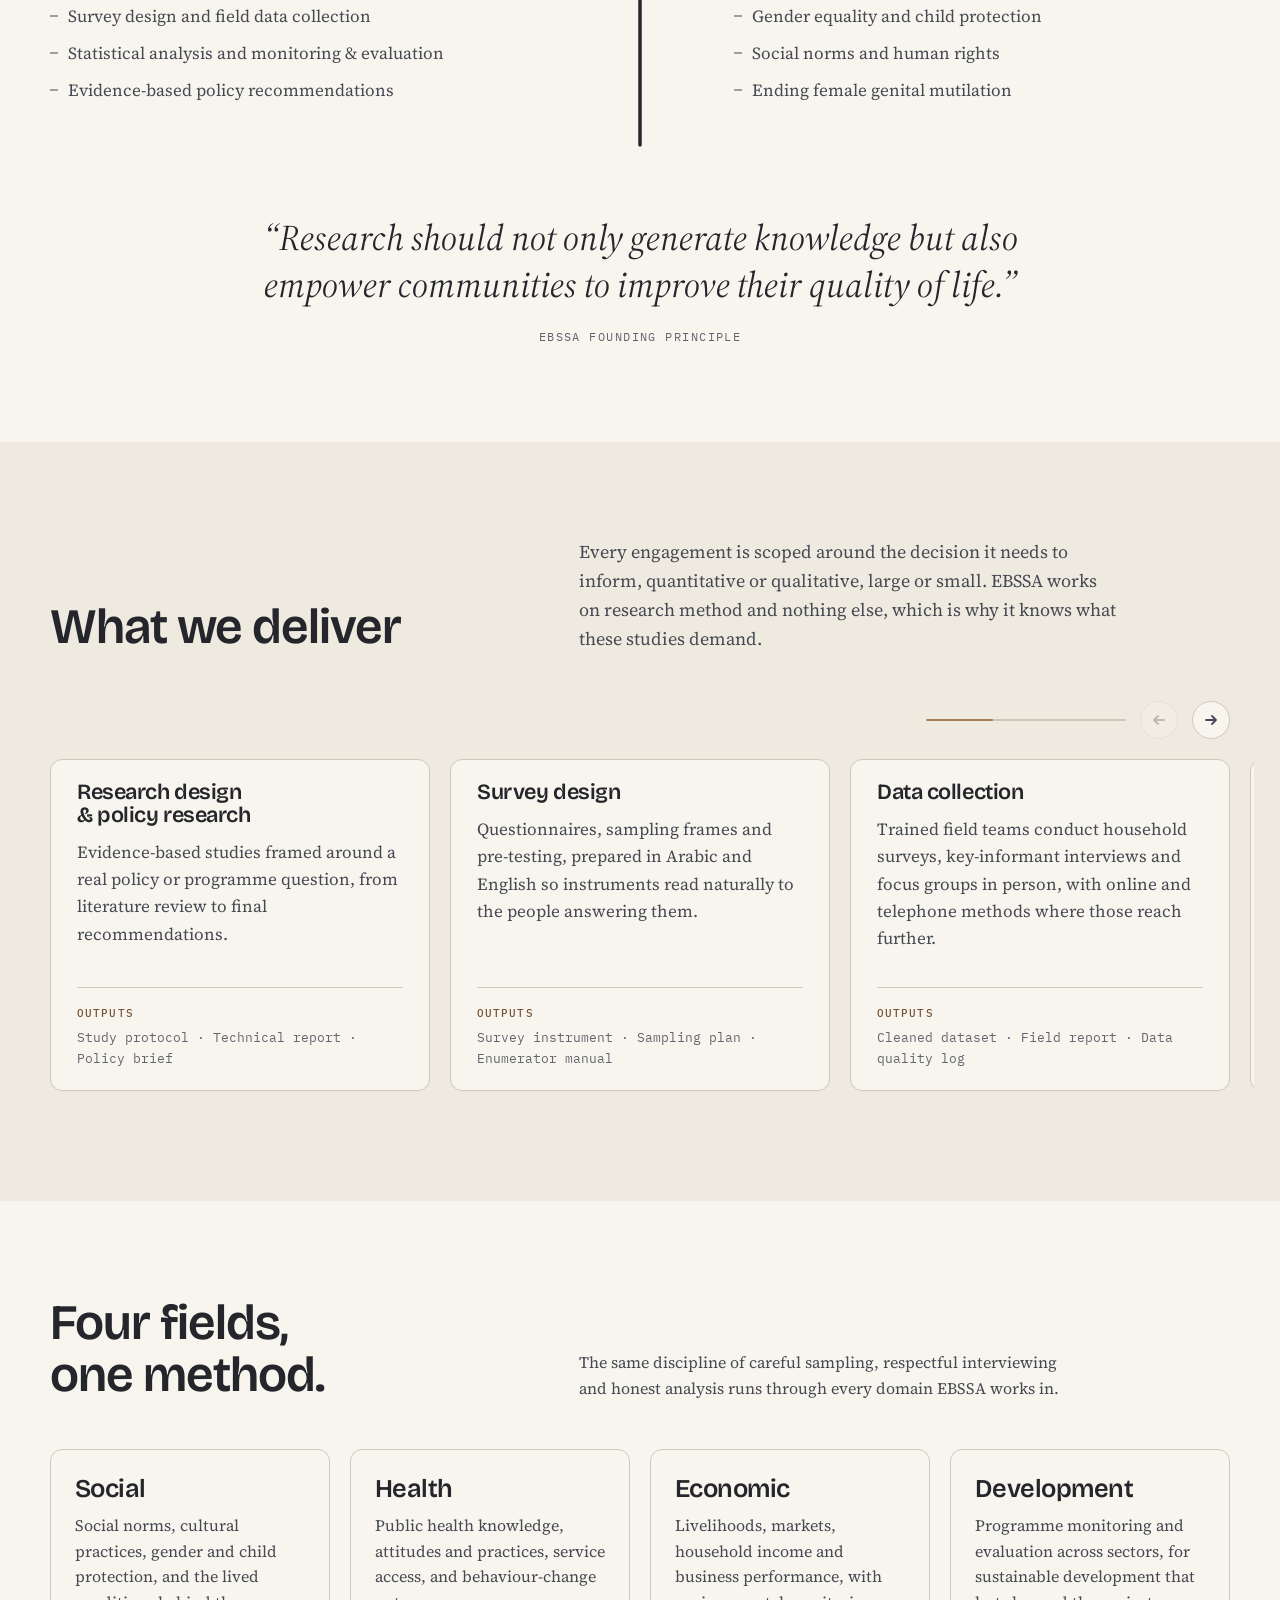
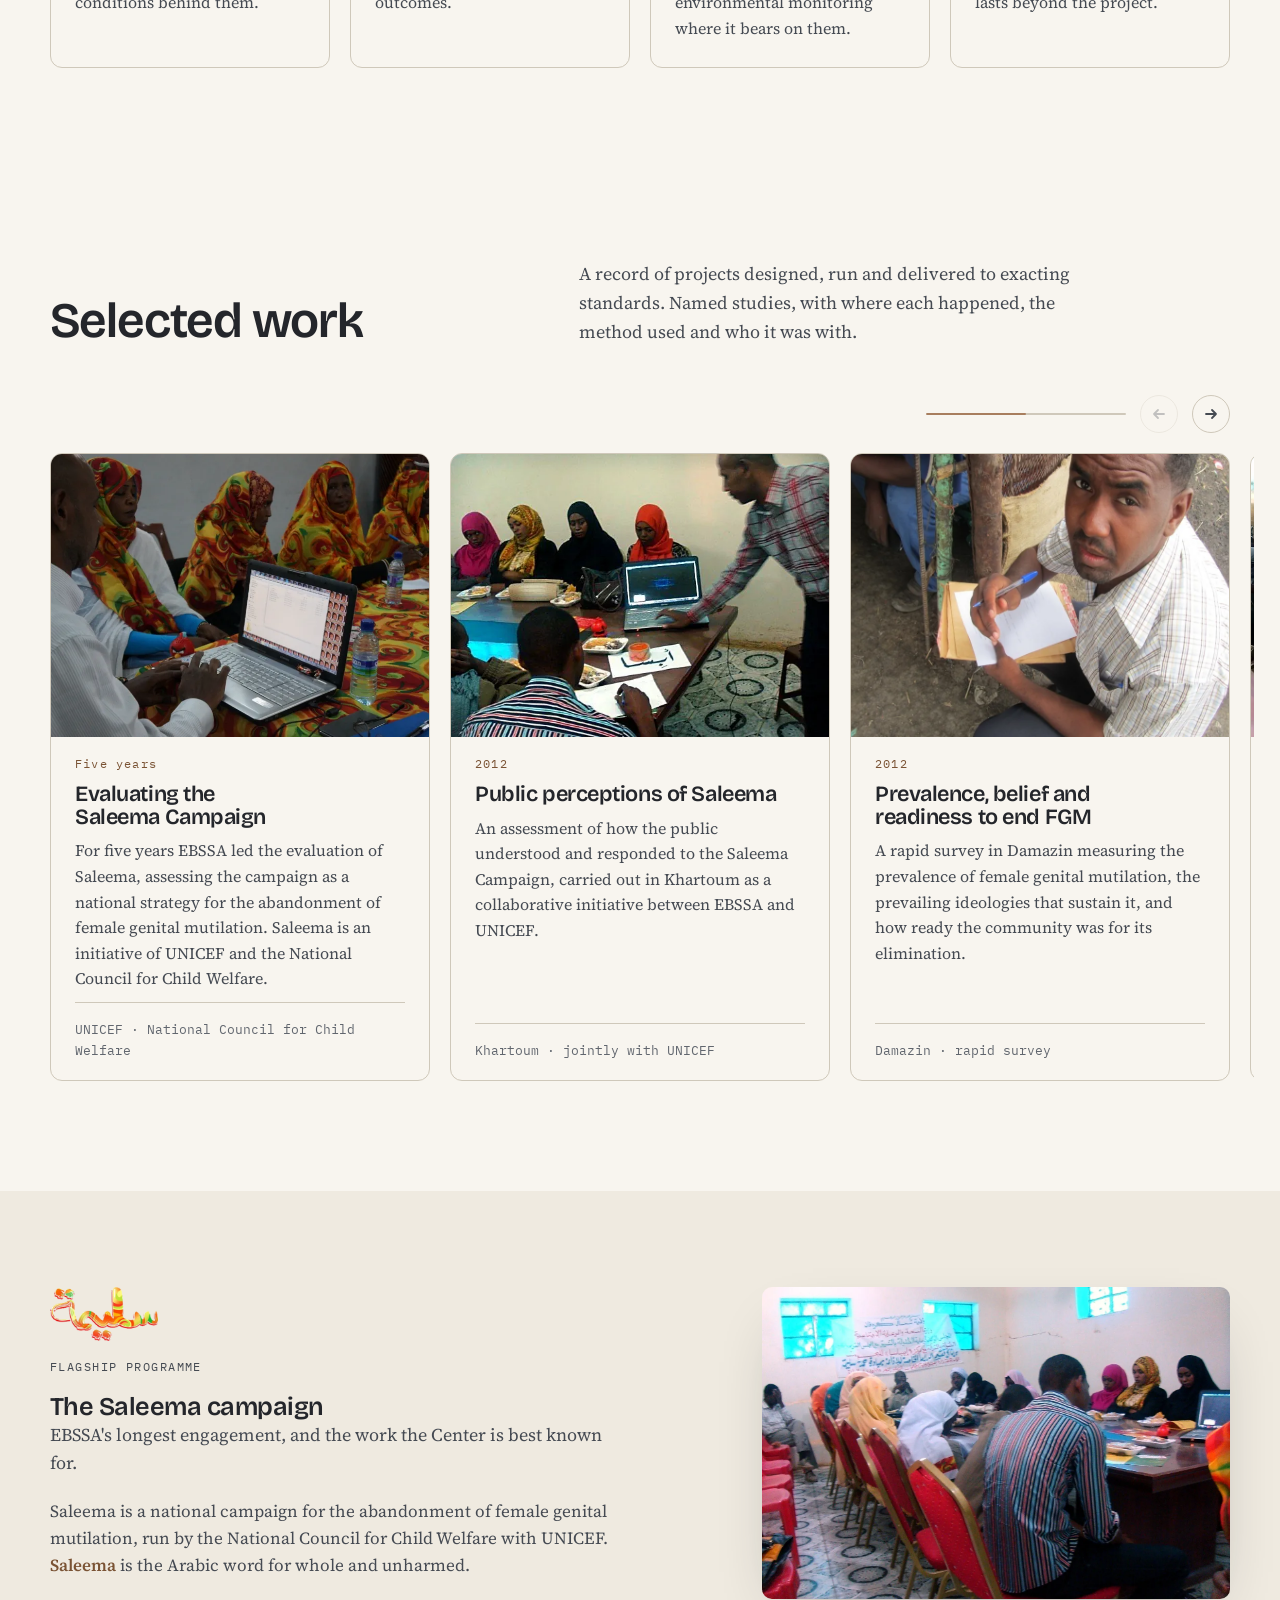
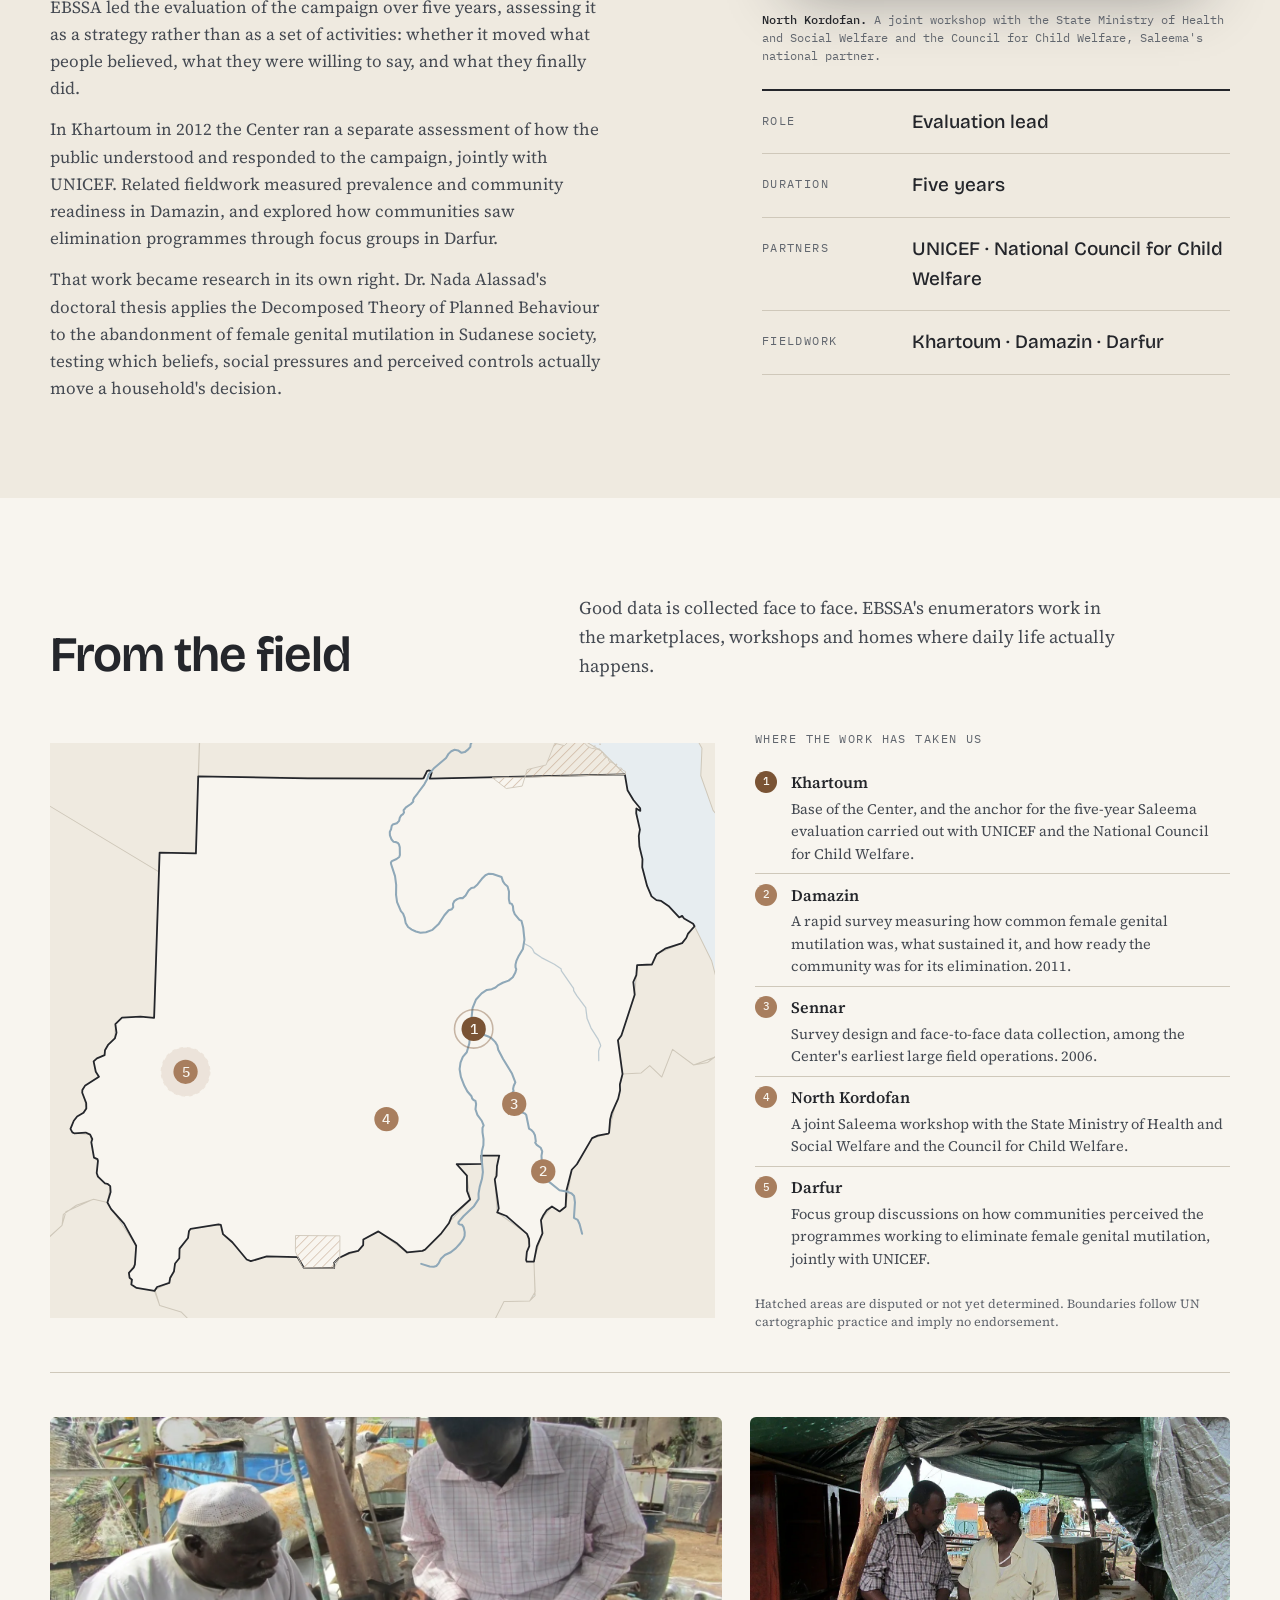
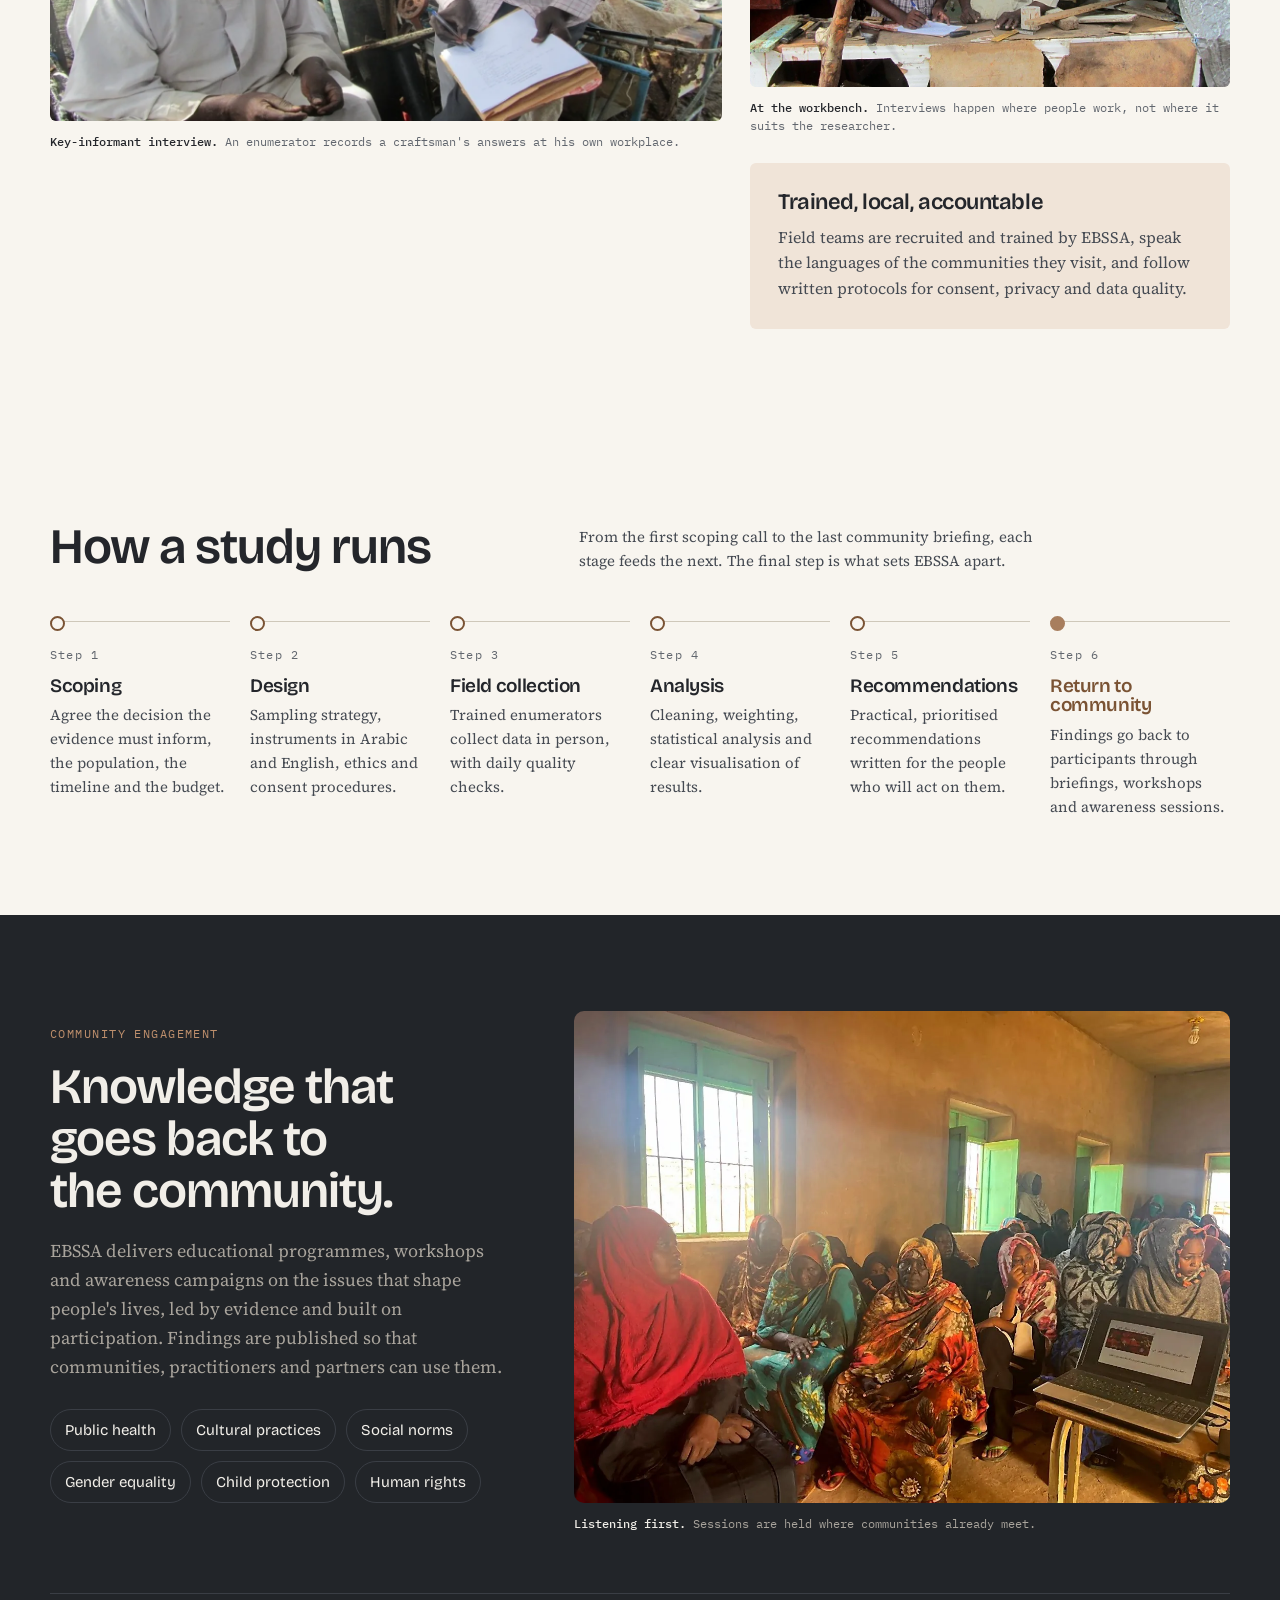
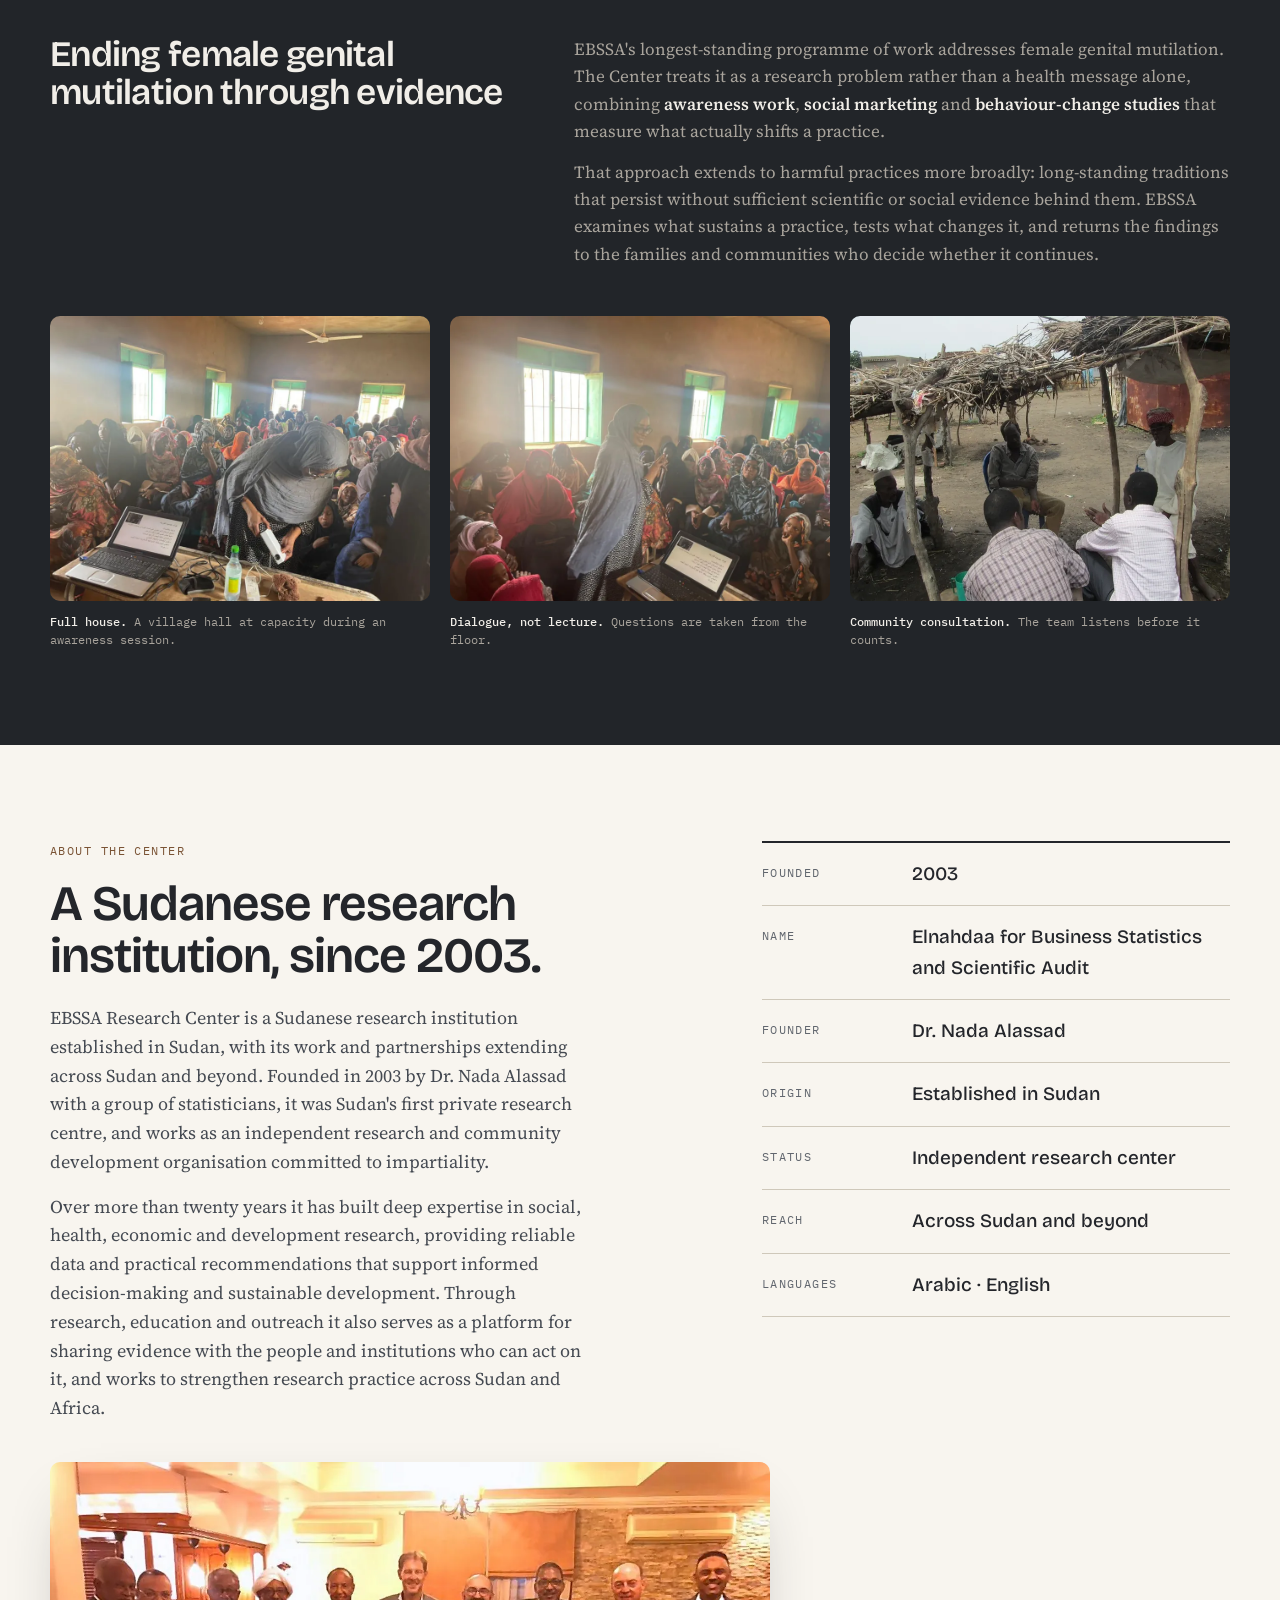
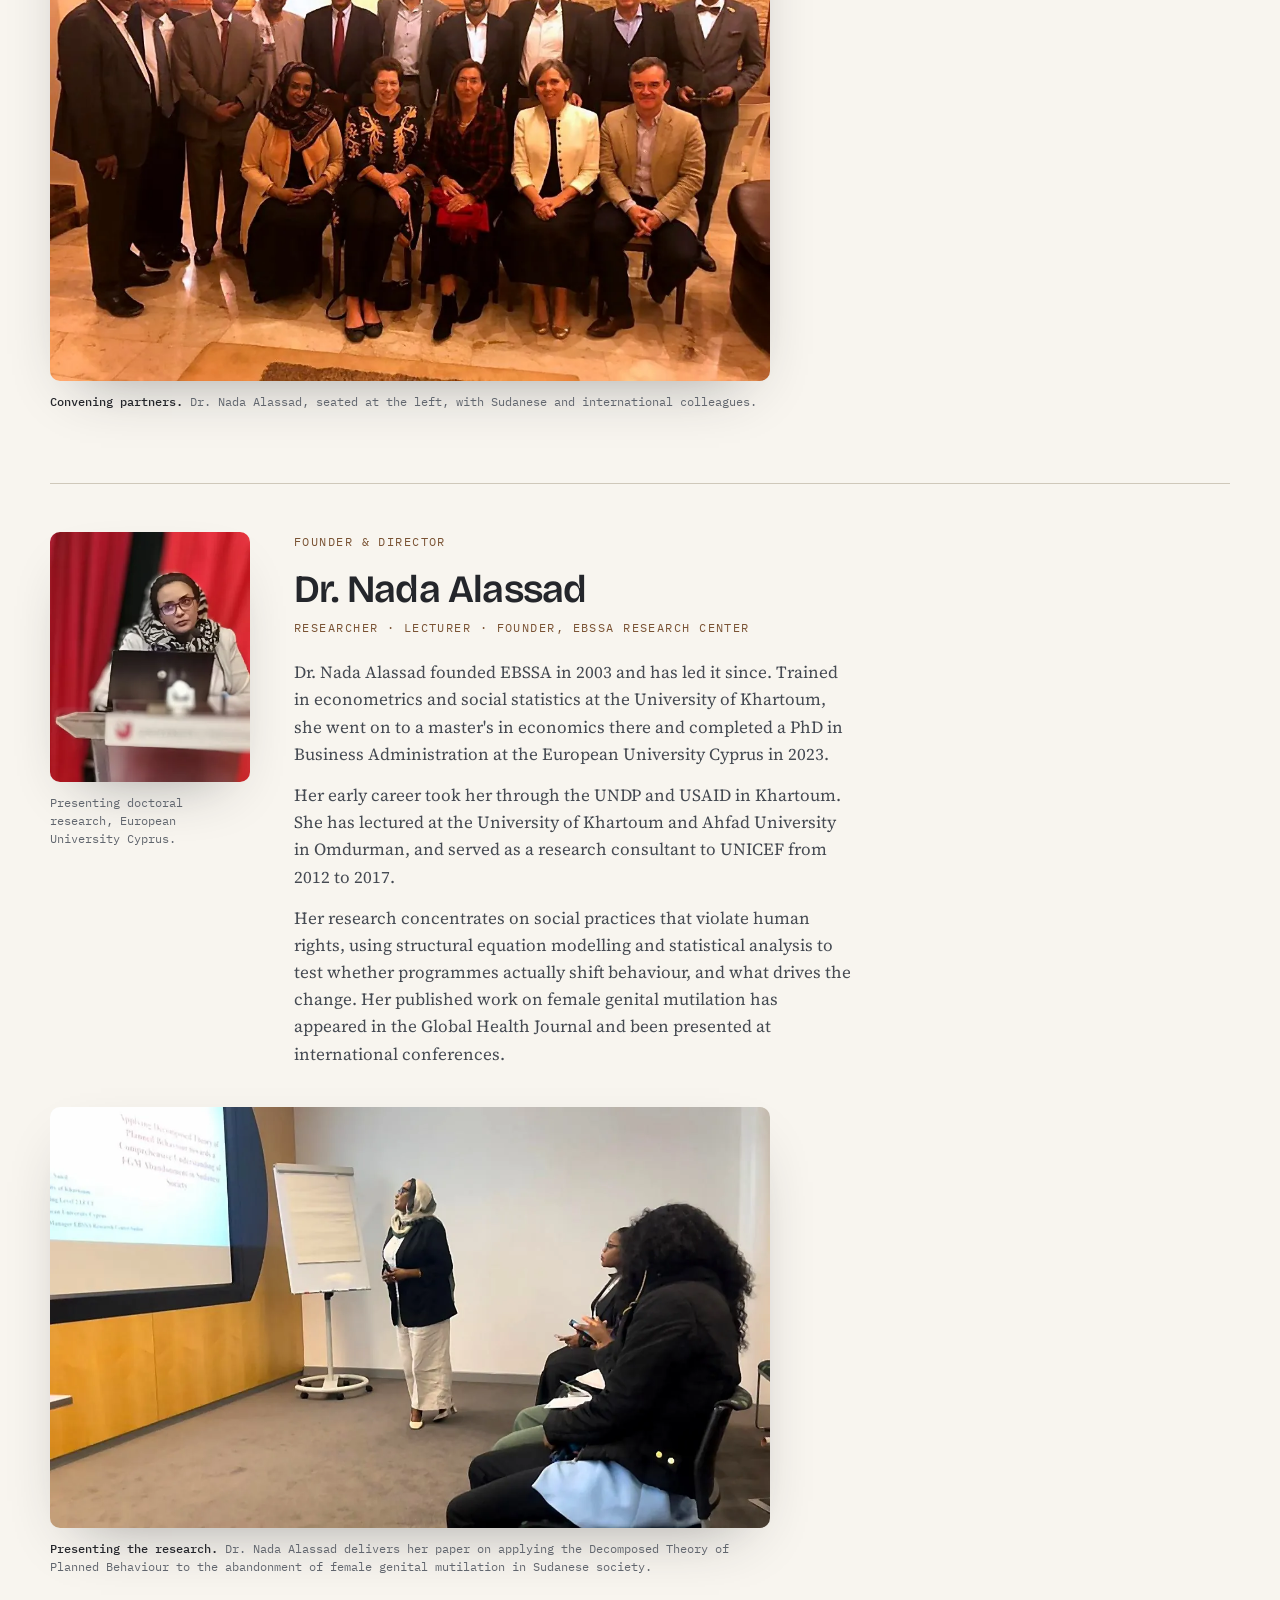
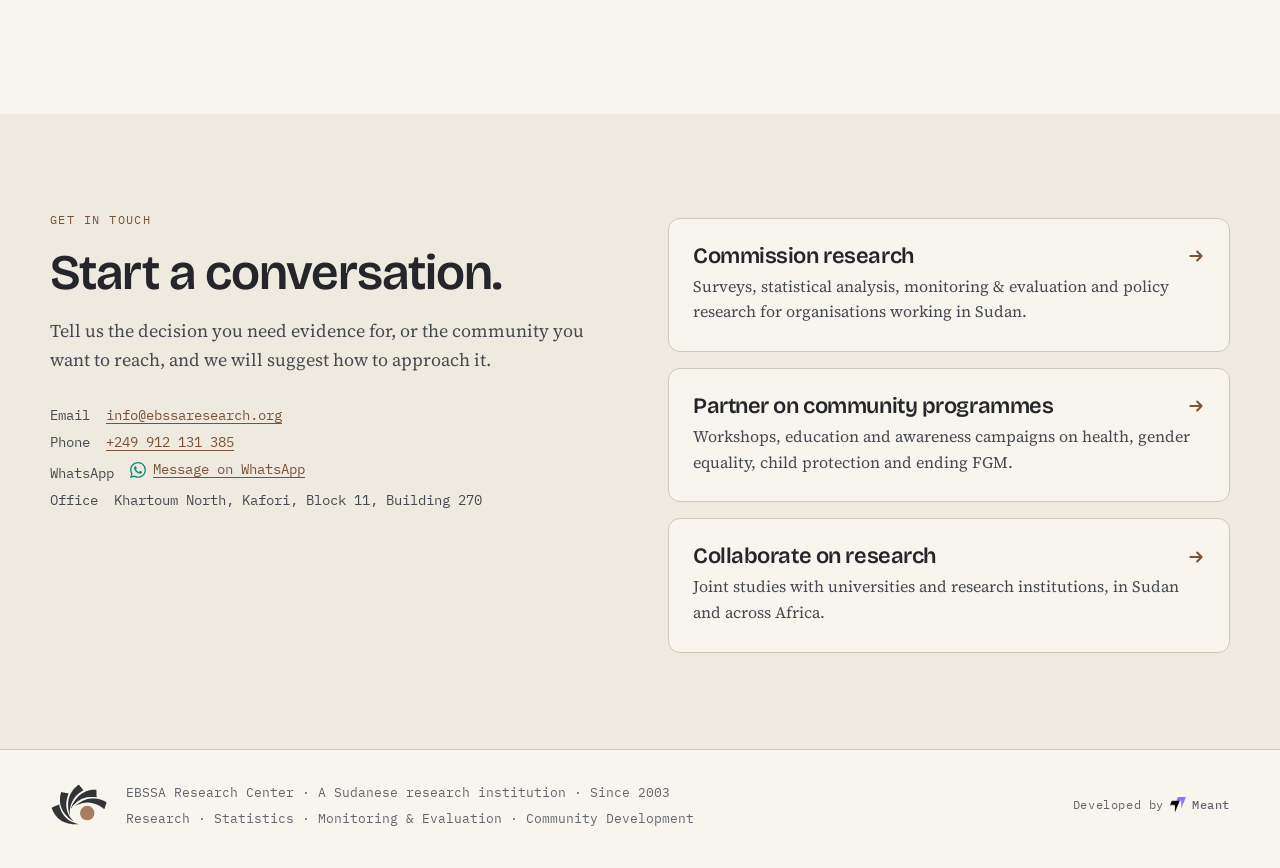
==== commit 51a6ae6e: "Halve the page weight, and finish the SEO groundwork The homepage was shipping 3,771 KB of photograp" ====
--- a/index.html
+++ b/index.html
@@ -4,13 +4,19 @@
 <meta charset="utf-8">
 <meta name="viewport" content="width=device-width, initial-scale=1">
 <link rel="icon" type="image/svg+xml" href="images/ebssa-mark.svg">
+<link rel="icon" href="/favicon.ico" sizes="32x32">
+<link rel="manifest" href="/site.webmanifest">
 <link rel="apple-touch-icon" href="images/ebssa-icon-180.png">
-<title>EBSSA Research Center</title>
+<title>EBSSA Research Center — Research and community development in Sudan</title>
 <meta name="description" content="EBSSA Research Center is a Sudanese research institution delivering research, statistical analysis, monitoring &amp; evaluation and community development since 2003.">
+<meta name="robots" content="index, follow, max-image-preview:large, max-snippet:-1, max-video-preview:-1">
+<meta name="theme-color" content="#F8F5EF">
+<meta name="twitter:title" content="EBSSA Research Center — Research and community development in Sudan">
+<meta name="twitter:description" content="EBSSA Research Center is a Sudanese research institution delivering research, statistical analysis, monitoring &amp; evaluation and community development since 2003.">
 <link rel="canonical" href="https://www.ebssaresearch.org/">
 <meta property="og:type" content="website">
 <meta property="og:site_name" content="EBSSA Research Center">
-<meta property="og:title" content="EBSSA Research Center">
+<meta property="og:title" content="EBSSA Research Center — Research and community development in Sudan">
 <meta property="og:description" content="EBSSA Research Center is a Sudanese research institution delivering research, statistical analysis, monitoring &amp; evaluation and community development since 2003.">
 <meta property="og:url" content="https://www.ebssaresearch.org/">
 <meta property="og:image" content="https://www.ebssaresearch.org/images/share.jpg">
@@ -25,45 +31,127 @@
 <meta name="twitter:image:alt" content="EBSSA Research Center logo beside a photograph of a community awareness session in Sudan">
 <meta name="twitter:card" content="summary_large_image">
 <link rel="alternate" hreflang="ar" href="https://www.ebssaresearch.org/ar/">
+<link rel="alternate" hreflang="x-default" href="https://www.ebssaresearch.org/">
 <link rel="alternate" hreflang="en" href="https://www.ebssaresearch.org/">
 <link rel="preconnect" href="https://fonts.googleapis.com">
 <link rel="preconnect" href="https://fonts.gstatic.com" crossorigin>
 <link rel="stylesheet" href="https://fonts.googleapis.com/css2?family=Bricolage+Grotesque:opsz,wght@12..96,400..800&family=Source+Serif+4:ital,opsz,wght@0,8..60,400;0,8..60,600;1,8..60,400&family=IBM+Plex+Mono:wght@400;500&display=swap">
+<link rel="preload" as="image" href="images/awareness-session-speaking.jpg" imagesrcset="images/awareness-session-speaking.webp" type="image/webp" fetchpriority="high">
 <link rel="stylesheet" href="styles.css">
 <script type="application/ld+json">
 {
   "@context": "https://schema.org",
-  "@type": "ResearchOrganization",
-  "name": "EBSSA Research Center",
-  "alternateName": "مركز إبسا للبحوث",
-  "url": "https://www.ebssaresearch.org/",
-  "logo": "https://www.ebssaresearch.org/images/ebssa-logo.png",
-  "image": "https://www.ebssaresearch.org/images/share.jpg",
-  "email": "info@ebssaresearch.org",
-  "telephone": "+249912131385",
-  "foundingDate": "2003",
-  "founder": {
-    "@type": "Person",
-    "name": "Dr. Nada Alassad",
-    "jobTitle": "Founder and Director",
-    "identifier": "https://orcid.org/0009-0007-1058-7174"
-  },
-  "address": {
-    "@type": "PostalAddress",
-    "streetAddress": "Kafori, Block 11, Building 270",
-    "addressLocality": "Khartoum North",
-    "addressCountry": "SD"
-  },
-  "areaServed": "Sudan",
-  "knowsLanguage": [
-    "en",
-    "ar"
-  ],
-  "description": "EBSSA Research Center is a Sudanese research institution established in Sudan, delivering research, statistical analysis, monitoring and evaluation, and community development since 2003."
+  "@graph": [
+    {
+      "@type": [
+        "Organization",
+        "ResearchOrganization"
+      ],
+      "@id": "https://www.ebssaresearch.org/#organization",
+      "name": "EBSSA Research Center",
+      "alternateName": [
+        "مركز إبسا للبحوث",
+        "Elnahdaa for Business Statistics and Scientific Audit"
+      ],
+      "url": "https://www.ebssaresearch.org/",
+      "logo": {
+        "@type": "ImageObject",
+        "@id": "https://www.ebssaresearch.org/#logo",
+        "url": "https://www.ebssaresearch.org/images/ebssa-logo.png",
+        "contentUrl": "https://www.ebssaresearch.org/images/ebssa-logo.png",
+        "caption": "EBSSA Research Center"
+      },
+      "image": {
+        "@id": "https://www.ebssaresearch.org/#logo"
+      },
+      "email": "info@ebssaresearch.org",
+      "telephone": "+249912131385",
+      "foundingDate": "2003",
+      "founder": {
+        "@type": "Person",
+        "@id": "https://www.ebssaresearch.org/#founder",
+        "name": "Dr. Nada Alassad",
+        "jobTitle": "Founder and Director",
+        "sameAs": "https://orcid.org/0009-0007-1058-7174",
+      "identifier": "https://orcid.org/0009-0007-1058-7174"
+      },
+      "address": {
+        "@type": "PostalAddress",
+        "streetAddress": "Kafori, Block 11, Building 270",
+        "addressLocality": "Khartoum North",
+        "addressCountry": "SD"
+      },
+      "contactPoint": {
+        "@type": "ContactPoint",
+        "contactType": "customer service",
+        "email": "info@ebssaresearch.org",
+        "telephone": "+249912131385",
+        "availableLanguage": [
+          "en",
+          "ar"
+        ],
+        "areaServed": "SD"
+      },
+      "areaServed": {
+        "@type": "Country",
+        "name": "Sudan"
+      },
+      "foundingLocation": {
+        "@type": "Place",
+        "name": "Khartoum, Sudan"
+      },
+      "knowsLanguage": [
+        "en",
+        "ar"
+      ],
+      "knowsAbout": [
+        "Survey research",
+        "Statistical analysis",
+        "Monitoring and evaluation",
+        "Policy research",
+        "Community development",
+        "Public health research",
+        "Female genital mutilation abandonment"
+      ],
+      "description": "EBSSA Research Center is a Sudanese research institution delivering research, statistical analysis, monitoring and evaluation, and community development since 2003."
+    },
+    {
+      "@type": "WebSite",
+      "@id": "https://www.ebssaresearch.org/#website",
+      "url": "https://www.ebssaresearch.org/",
+      "name": "EBSSA Research Center",
+      "publisher": {
+        "@id": "https://www.ebssaresearch.org/#organization"
+      },
+      "inLanguage": [
+        "en",
+        "ar"
+      ]
+    },
+    {
+      "@type": "WebPage",
+      "@id": "https://www.ebssaresearch.org/#webpage",
+      "url": "https://www.ebssaresearch.org/",
+      "name": "EBSSA Research Center — Research and community development in Sudan",
+      "description": "EBSSA Research Center is a Sudanese research institution delivering research, statistical analysis, monitoring & evaluation and community development since 2003.",
+      "isPartOf": {
+        "@id": "https://www.ebssaresearch.org/#website"
+      },
+      "about": {
+        "@id": "https://www.ebssaresearch.org/#organization"
+      },
+      "primaryImageOfPage": {
+        "@type": "ImageObject",
+        "url": "https://www.ebssaresearch.org/images/share.jpg"
+      },
+      "inLanguage": "en"
+    }
+  ]
 }
 </script>
 </head>
 <body>
+<a class="skip" href="#top">Skip to content</a>
 <header class="nav">
   <div class="wrap">
     <a class="brand" href="#top" aria-label="EBSSA Research Center, home">
@@ -99,7 +187,7 @@
         </div>
       </div>
       <figure class="figure">
-        <img src="images/awareness-session-speaking.jpg" width="1280" height="958" alt="Dr. Nada Alassad speaking to a full room of women seated on chairs in a sunlit village hall, shafts of light through green-shuttered windows, a laptop showing Arabic slides.">
+        <picture><source type="image/webp" srcset="images/awareness-session-speaking.webp"><img decoding="async" fetchpriority="high" src="images/awareness-session-speaking.jpg" width="1280" height="958" alt="Dr. Nada Alassad speaking to a full room of women seated on chairs in a sunlit village hall, shafts of light through green-shuttered windows, a laptop showing Arabic slides."></picture>
         <figcaption><b>An awareness session in a village hall.</b> The slides are in Arabic; the discussion happens in the room's own words.</figcaption>
       </figure>
     </div>
@@ -256,7 +344,7 @@
         </div>
         <ol class="work-list">
         <li class="card">
-          <img src="images/womens-workshop.jpg" loading="lazy" alt="Women in brightly patterned tobes seated around a table at a Saleema evaluation workshop while a facilitator enters data on a laptop.">
+          <picture><source type="image/webp" srcset="images/womens-workshop.webp"><img decoding="async" src="images/womens-workshop.jpg" width="826" height="550" loading="lazy" alt="Women in brightly patterned tobes seated around a table at a Saleema evaluation workshop while a facilitator enters data on a laptop."></picture>
           <div class="body">
           <span class="yr">Five years</span>
           <h3>Evaluating the Saleema Campaign</h3>
@@ -265,7 +353,7 @@
           </div>
         </li>
         <li class="card">
-          <img src="images/saleema-khartoum.jpg" loading="lazy" alt="Participants seated around a long table at an EBSSA session in Khartoum, papers and a laptop in front of them.">
+          <picture><source type="image/webp" srcset="images/saleema-khartoum.webp"><img decoding="async" src="images/saleema-khartoum.jpg" width="562" height="422" loading="lazy" alt="Participants seated around a long table at an EBSSA session in Khartoum, papers and a laptop in front of them."></picture>
           <div class="body">
           <span class="yr">2012</span>
           <h3>Public perceptions of Saleema</h3>
@@ -274,7 +362,7 @@
           </div>
         </li>
         <li class="card">
-          <img src="images/survey-enumeration.jpg" loading="lazy" alt="A young EBSSA field researcher crouching with a paper questionnaire on a stack of envelopes, pen in hand.">
+          <picture><source type="image/webp" srcset="images/survey-enumeration.webp"><img decoding="async" src="images/survey-enumeration.jpg" width="900" height="600" loading="lazy" alt="A young EBSSA field researcher crouching with a paper questionnaire on a stack of envelopes, pen in hand."></picture>
           <div class="body">
           <span class="yr">2012</span>
           <h3>Prevalence, belief and readiness to end FGM</h3>
@@ -283,7 +371,7 @@
           </div>
         </li>
         <li class="card">
-          <img src="images/darfur-focus-group.jpg" loading="lazy" alt="A focus group seated in a circle of plastic chairs in the shade of a large tree, men and women together.">
+          <picture><source type="image/webp" srcset="images/darfur-focus-group.webp"><img decoding="async" src="images/darfur-focus-group.jpg" width="900" height="675" loading="lazy" alt="A focus group seated in a circle of plastic chairs in the shade of a large tree, men and women together."></picture>
           <div class="body">
           <span class="yr">2011</span>
           <h3>Perceptions of elimination programmes</h3>
@@ -292,7 +380,7 @@
           </div>
         </li>
         <li class="card">
-          <img src="images/sennar-fieldwork.jpg" loading="lazy" alt="An enumerator writing on a survey form while a charcoal trader sorts his stock on the ground beside him.">
+          <picture><source type="image/webp" srcset="images/sennar-fieldwork.webp"><img decoding="async" src="images/sennar-fieldwork.jpg" width="900" height="675" loading="lazy" alt="An enumerator writing on a survey form while a charcoal trader sorts his stock on the ground beside him."></picture>
           <div class="body">
           <span class="yr">2006</span>
           <h3>Survey fieldwork in Sennar</h3>
@@ -301,7 +389,7 @@
           </div>
         </li>
         <li class="card">
-          <img src="images/team-analysis.jpg" loading="lazy" alt="An EBSSA team working together over documents and a laptop.">
+          <picture><source type="image/webp" srcset="images/team-analysis.webp"><img decoding="async" src="images/team-analysis.jpg" width="900" height="604" loading="lazy" alt="An EBSSA team working together over documents and a laptop."></picture>
           <div class="body">
           <span class="yr">Ongoing</span>
           <h3>Customer satisfaction measurement</h3>
@@ -317,7 +405,7 @@
     <div class="wrap">
       <div class="grid">
         <div>
-          <img class="saleema-logo" src="images/saleema-logo.png" width="299" height="150" alt="The Saleema campaign logo, the word Saleema in Arabic calligraphy." loading="lazy">
+          <picture><source type="image/webp" srcset="images/saleema-logo.webp"><img decoding="async" class="saleema-logo" src="images/saleema-logo.png" width="299" height="150" alt="The Saleema campaign logo, the word Saleema in Arabic calligraphy." loading="lazy"></picture>
           <p class="eyebrow">Flagship programme</p>
           <h2>The Saleema campaign</h2>
           <p class="lede">EBSSA's longest engagement, and the work the Center is best known for.</p>
@@ -328,7 +416,7 @@
         </div>
         <div>
           <figure class="figure">
-            <img src="images/workshop-kordofan.jpg" width="1467" height="1100" loading="lazy" alt="Participants seated around a long table beneath an Arabic banner naming North Kordofan State, the Ministry of Health and Social Welfare, the Council for Child Welfare and EBSSA.">
+            <picture><source type="image/webp" srcset="images/workshop-kordofan.webp"><img decoding="async" src="images/workshop-kordofan.jpg" width="1400" height="1050" loading="lazy" alt="Participants seated around a long table beneath an Arabic banner naming North Kordofan State, the Ministry of Health and Social Welfare, the Council for Child Welfare and EBSSA."></picture>
             <figcaption><b>North Kordofan.</b> A joint workshop with the State Ministry of Health and Social Welfare and the Council for Child Welfare, Saleema's national partner.</figcaption>
           </figure>
           <dl class="facts">
@@ -385,12 +473,12 @@
       </div>
       <div class="grid">
         <figure class="figure">
-          <img src="images/field-interview.jpg" width="1540" height="697" alt="An EBSSA enumerator stands with a clipboard and pen, recording answers while an older man in a white jalabiya and prayer cap speaks to him in a workshop yard.">
+          <picture><source type="image/webp" srcset="images/field-interview.webp"><img decoding="async" loading="lazy" src="images/field-interview.jpg" width="1400" height="634" alt="An EBSSA enumerator stands with a clipboard and pen, recording answers while an older man in a white jalabiya and prayer cap speaks to him in a workshop yard."></picture>
           <figcaption><b>Key-informant interview.</b> An enumerator records a craftsman's answers at his own workplace.</figcaption>
         </figure>
         <div>
           <figure class="figure">
-            <img src="images/market-interview.jpg" width="1261" height="710" loading="lazy" alt="An EBSSA enumerator writes on a form at a carpenter's workbench while the craftsman looks on, tools and timber around them.">
+            <picture><source type="image/webp" srcset="images/market-interview.webp"><img decoding="async" src="images/market-interview.jpg" width="1261" height="710" loading="lazy" alt="An EBSSA enumerator writes on a form at a carpenter's workbench while the craftsman looks on, tools and timber around them."></picture>
             <figcaption><b>At the workbench.</b> Interviews happen where people work, not where it suits the researcher.</figcaption>
           </figure>
           <div class="note">
@@ -431,7 +519,7 @@
           </ul>
         </div>
         <figure class="figure">
-          <img src="images/village-session-women.jpg" width="1280" height="960" alt="Women in patterned tobes seated closely together in a village hall, listening, with a laptop showing Arabic slides at the right.">
+          <picture><source type="image/webp" srcset="images/village-session-women.webp"><img decoding="async" loading="lazy" src="images/village-session-women.jpg" width="1280" height="960" alt="Women in patterned tobes seated closely together in a village hall, listening, with a laptop showing Arabic slides at the right."></picture>
           <figcaption><b>Listening first.</b> Sessions are held where communities already meet.</figcaption>
         </figure>
       </div>
@@ -444,15 +532,15 @@
       </div>
       <div class="sessions">
         <figure class="figure">
-          <img src="images/awareness-session-room.jpg" width="1280" height="958" loading="lazy" alt="A crowded village hall of women in colourful headscarves; a facilitator leans over to hand out a small device while a laptop on the table shows Arabic slides.">
+          <picture><source type="image/webp" srcset="images/awareness-session-room.webp"><img decoding="async" src="images/awareness-session-room.jpg" width="900" height="674" loading="lazy" alt="A crowded village hall of women in colourful headscarves; a facilitator leans over to hand out a small device while a laptop on the table shows Arabic slides."></picture>
           <figcaption><b>Full house.</b> A village hall at capacity during an awareness session.</figcaption>
         </figure>
         <figure class="figure">
-          <img src="images/awareness-session-gesture.jpg" width="1280" height="958" loading="lazy" alt="Dr. Nada Alassad gestures while explaining a point to seated women; sunlight streams through the windows behind her.">
+          <picture><source type="image/webp" srcset="images/awareness-session-gesture.webp"><img decoding="async" src="images/awareness-session-gesture.jpg" width="900" height="674" loading="lazy" alt="Dr. Nada Alassad gestures while explaining a point to seated women; sunlight streams through the windows behind her."></picture>
           <figcaption><b>Dialogue, not lecture.</b> Questions are taken from the floor.</figcaption>
         </figure>
         <figure class="figure">
-          <img src="images/community-consultation.jpg" width="1558" height="972" loading="lazy" alt="An EBSSA field team seated with three community members under a shelter of wooden poles and dry branches.">
+          <picture><source type="image/webp" srcset="images/community-consultation.webp"><img decoding="async" src="images/community-consultation.jpg" width="900" height="561" loading="lazy" alt="An EBSSA field team seated with three community members under a shelter of wooden poles and dry branches."></picture>
           <figcaption><b>Community consultation.</b> The team listens before it counts.</figcaption>
         </figure>
       </div>
@@ -480,14 +568,14 @@
       </div>
 
       <figure class="figure figure-wide">
-          <img src="images/partners-delegation.jpg" width="1125" height="811" loading="lazy" alt="A formal group photograph of about fifteen Sudanese and international colleagues, five seated in front and the rest standing behind.">
+          <picture><source type="image/webp" srcset="images/partners-delegation.webp"><img decoding="async" src="images/partners-delegation.jpg" width="1125" height="811" loading="lazy" alt="A formal group photograph of about fifteen Sudanese and international colleagues, five seated in front and the rest standing behind."></picture>
           <figcaption><b>Convening partners.</b> Dr. Nada Alassad, seated at the left, with Sudanese and international colleagues.</figcaption>
         </figure>
 
       <div class="founder" id="founder">
         <div class="intro">
           <figure class="portrait">
-            <img src="images/nada-alassad.jpg" width="352" height="440" alt="Dr. Nada Alassad, wearing glasses and a patterned headscarf, speaks from a lectern with a laptop in front of her.">
+            <picture><source type="image/webp" srcset="images/nada-alassad.webp"><img decoding="async" loading="lazy" src="images/nada-alassad.jpg" width="352" height="440" alt="Dr. Nada Alassad, wearing glasses and a patterned headscarf, speaks from a lectern with a laptop in front of her."></picture>
             <figcaption>Presenting doctoral research, European University Cyprus.</figcaption>
           </figure>
           <div>
@@ -500,7 +588,7 @@
           </div>
         </div>
         <figure class="figure figure-wide">
-          <img src="images/conference-presentation.jpg" width="1280" height="748" loading="lazy" alt="Dr. Nada Alassad presenting at a conference, standing beside a projected slide whose title reads: Applying Decomposed Theory of Planned Behaviour towards a Comprehensive Understanding of FGM Abandonment in Sudanese Society.">
+          <picture><source type="image/webp" srcset="images/conference-presentation.webp"><img decoding="async" src="images/conference-presentation.jpg" width="1280" height="748" loading="lazy" alt="Dr. Nada Alassad presenting at a conference, standing beside a projected slide whose title reads: Applying Decomposed Theory of Planned Behaviour towards a Comprehensive Understanding of FGM Abandonment in Sudanese Society."></picture>
           <figcaption><b>Presenting the research.</b> Dr. Nada Alassad delivers her paper on applying the Decomposed Theory of Planned Behaviour to the abandonment of female genital mutilation in Sudanese society.</figcaption>
         </figure>
         <details class="cv-fold" open>
--- a/styles.css
+++ b/styles.css
@@ -18,8 +18,13 @@
   :where(section,div,h2,h3,article)[id]{scroll-margin-top:calc(var(--nav-h) + 18px)}
   body{margin:0;overflow-x:clip;background:var(--paper);color:var(--ink);font-family:var(--serif);font-size:17px;line-height:1.6;-webkit-font-smoothing:antialiased}
   img{max-width:100%;display:block;height:auto}
+  picture{display:contents}
   a{color:inherit}
   :focus-visible{outline:3px solid var(--copper-ink);outline-offset:3px;border-radius:2px}
+  .skip{position:absolute;inset-inline-start:-9999px;top:8px;z-index:60;
+    background:var(--paper);color:var(--copper-ink);border:1px solid var(--copper);
+    border-radius:6px;padding:10px 16px;font-family:var(--mono);font-size:13px;text-decoration:none}
+  .skip:focus{inset-inline-start:12px}
   h1,h2,h3{font-family:var(--display);font-weight:600;letter-spacing:-.02em;line-height:1.05;margin:0;text-wrap:balance}
   p{margin:0}
   .wrap{width:min(1180px,calc(100% - 48px));margin-inline:auto}
@@ -101,7 +106,7 @@
   /* ---------- selected work ---------- */
   .work-list{list-style:none;margin:0;padding:0;display:grid;grid-template-columns:repeat(3,minmax(0,1fr));gap:20px}
   .work-list li{display:flex;flex-direction:column;padding:0;overflow:hidden}
-  .work-list li>img{width:100%;aspect-ratio:4/3;object-fit:cover;display:block}
+  .work-list li img{width:100%;aspect-ratio:4/3;object-fit:cover;display:block}
   .work-list .body{display:flex;flex-direction:column;gap:10px;padding:clamp(16px,1.84vh,22px) 24px clamp(17px,2vh,24px);flex:1}
   .work-list .yr{font-family:var(--mono);font-size:12px;letter-spacing:.1em;color:var(--copper-ink)}
   .work-list h3{font-size:clamp(19px,1.7vw,23px)}
